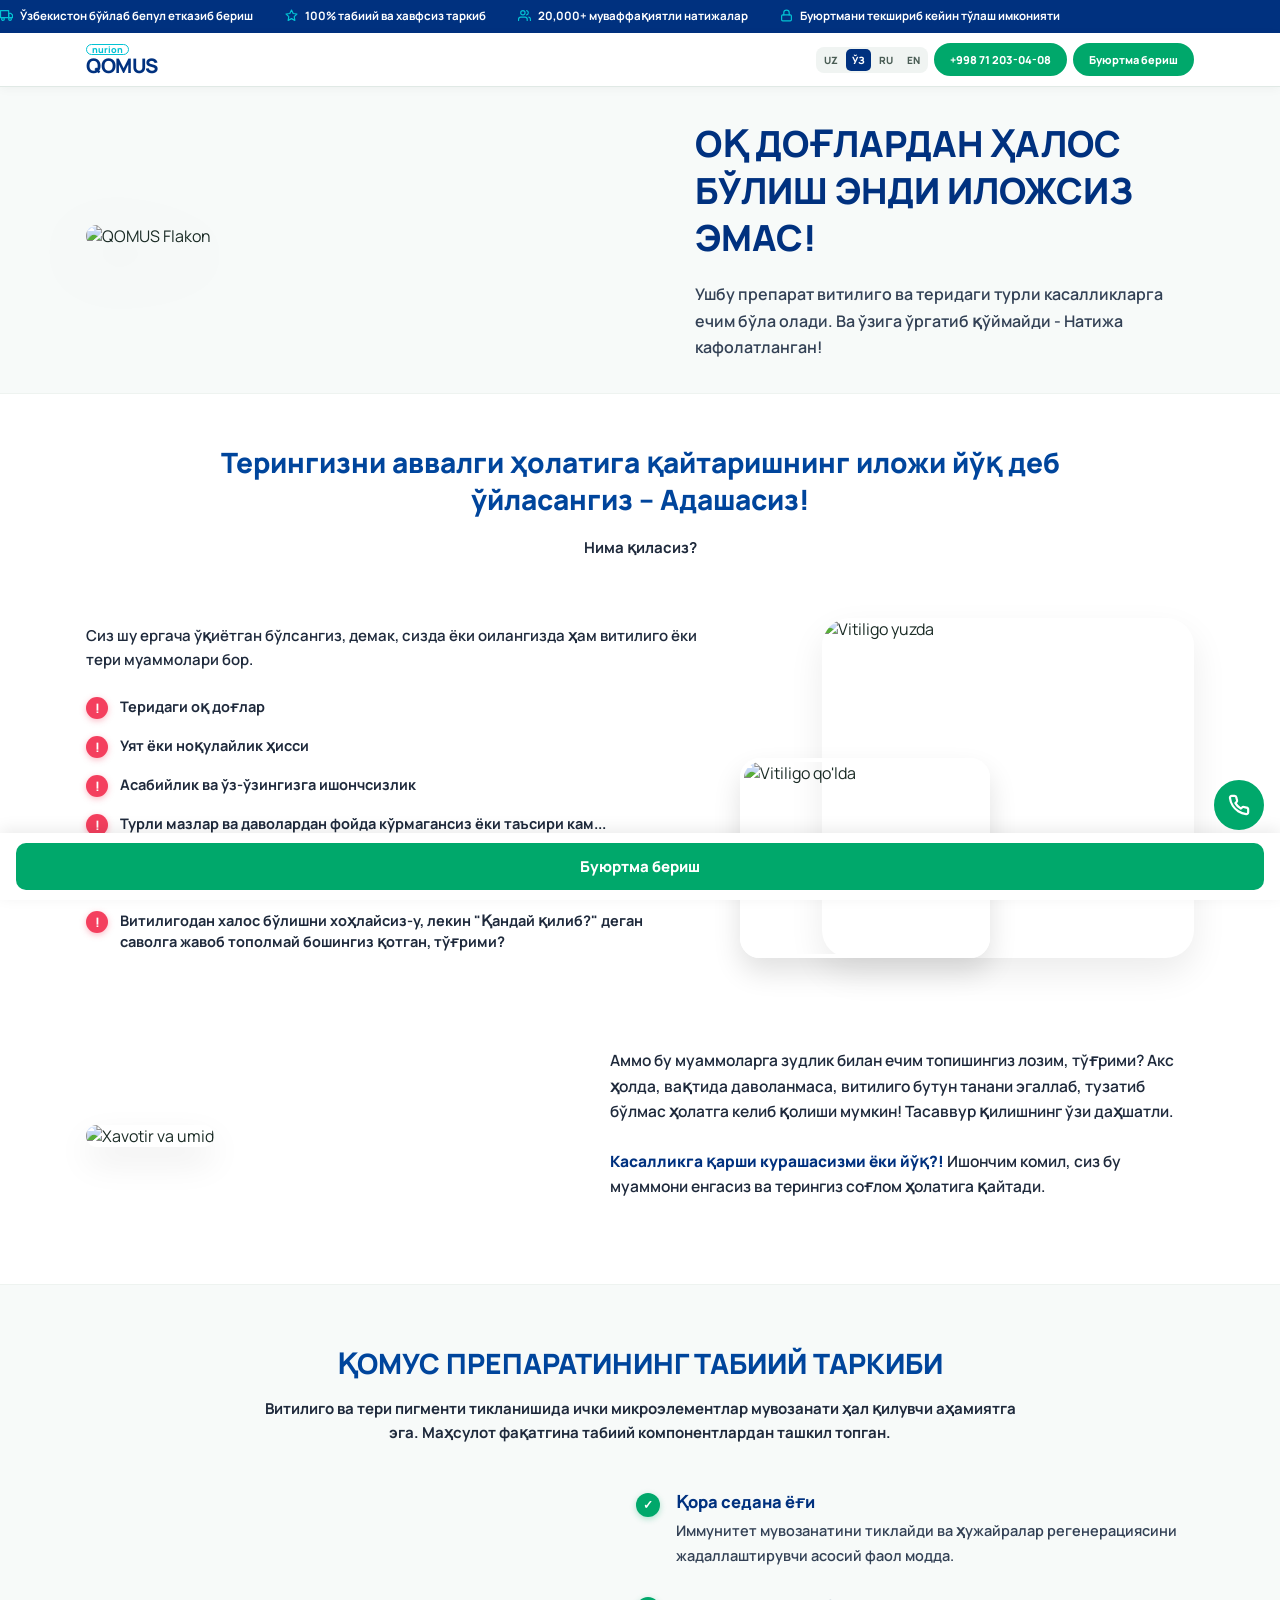
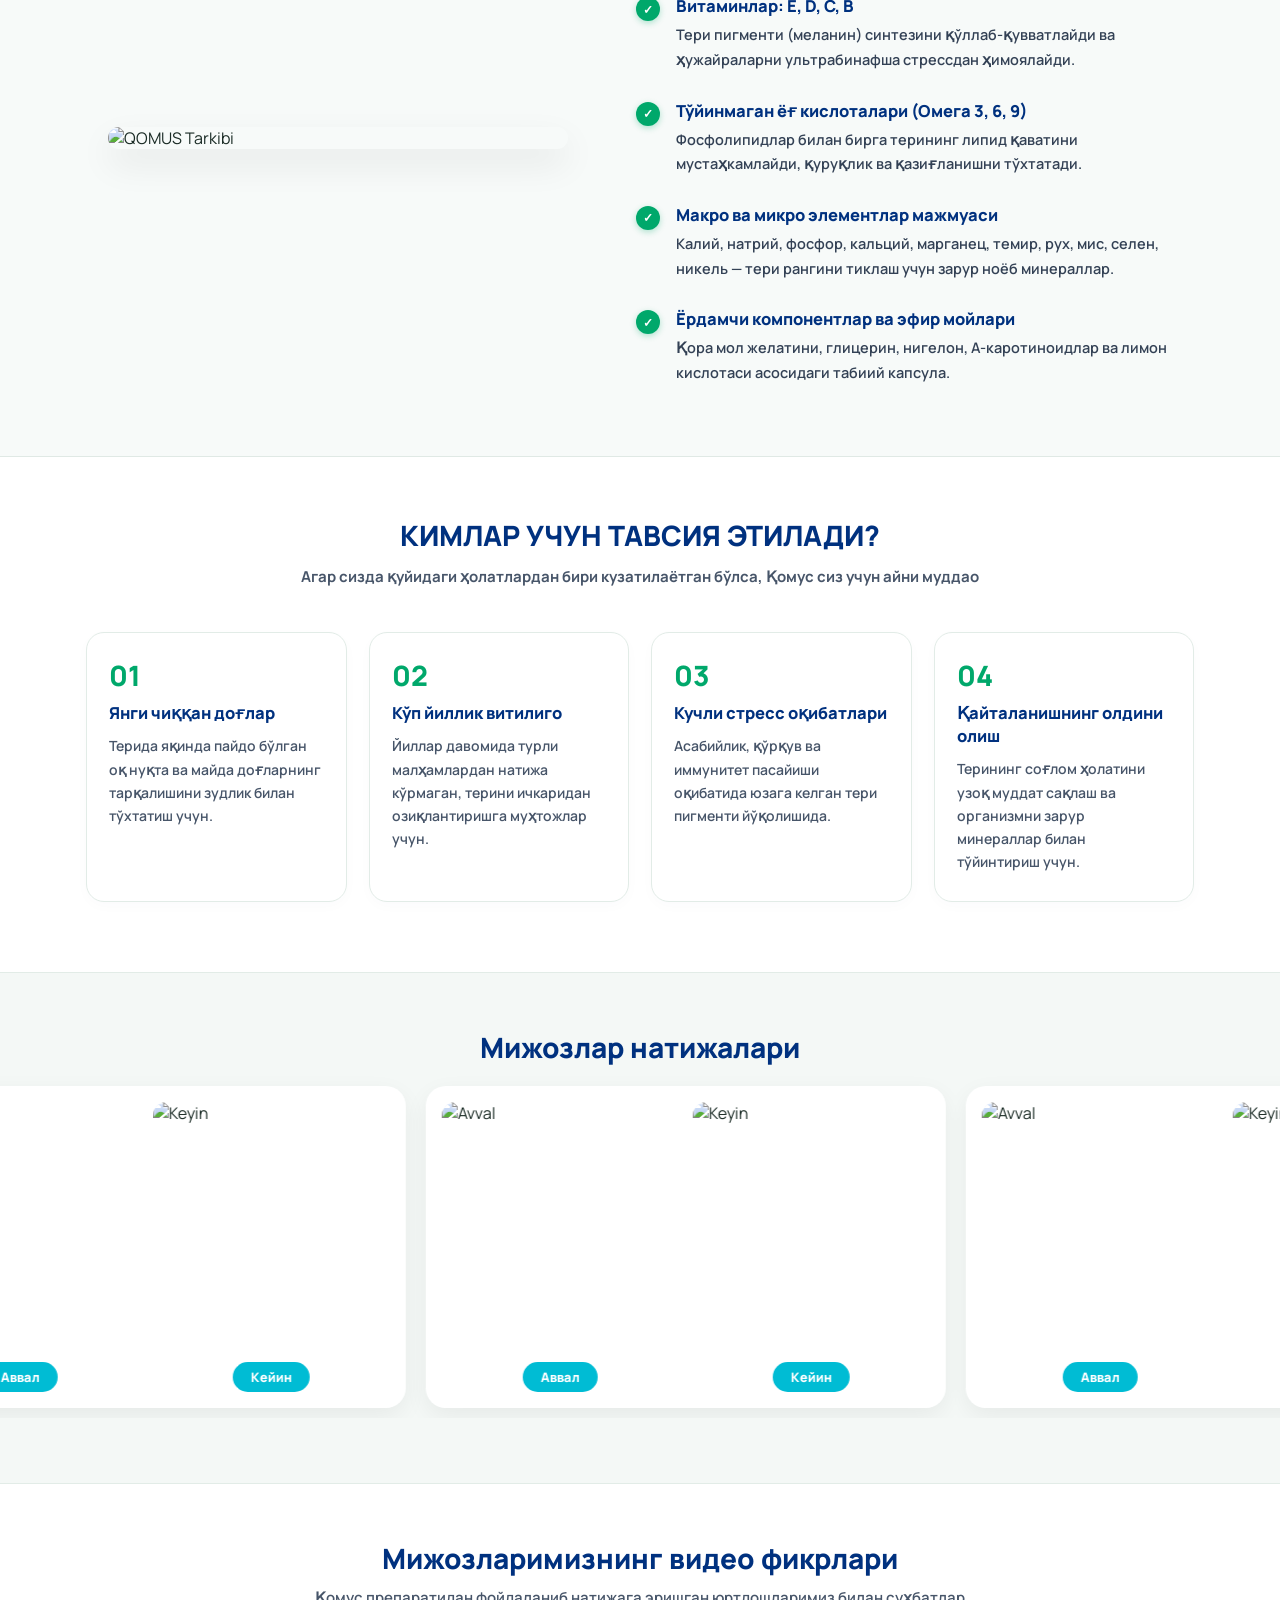
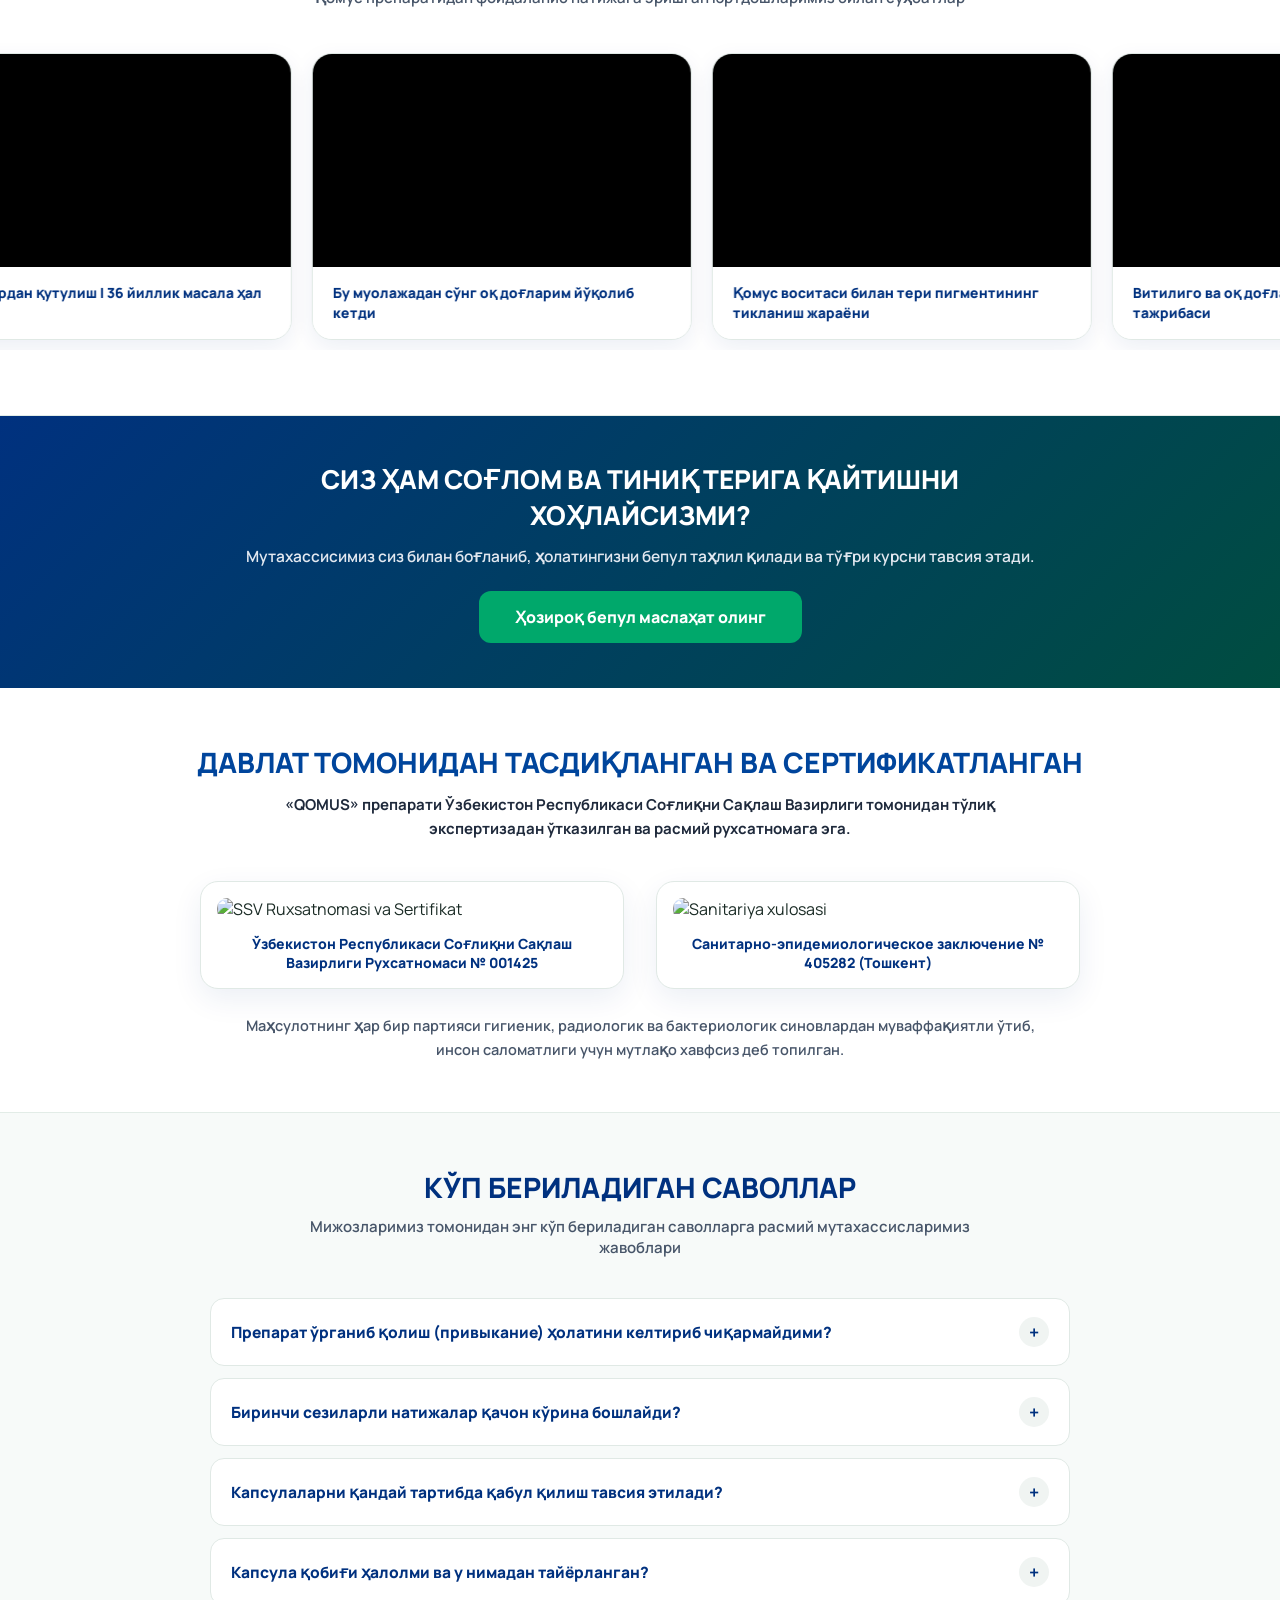
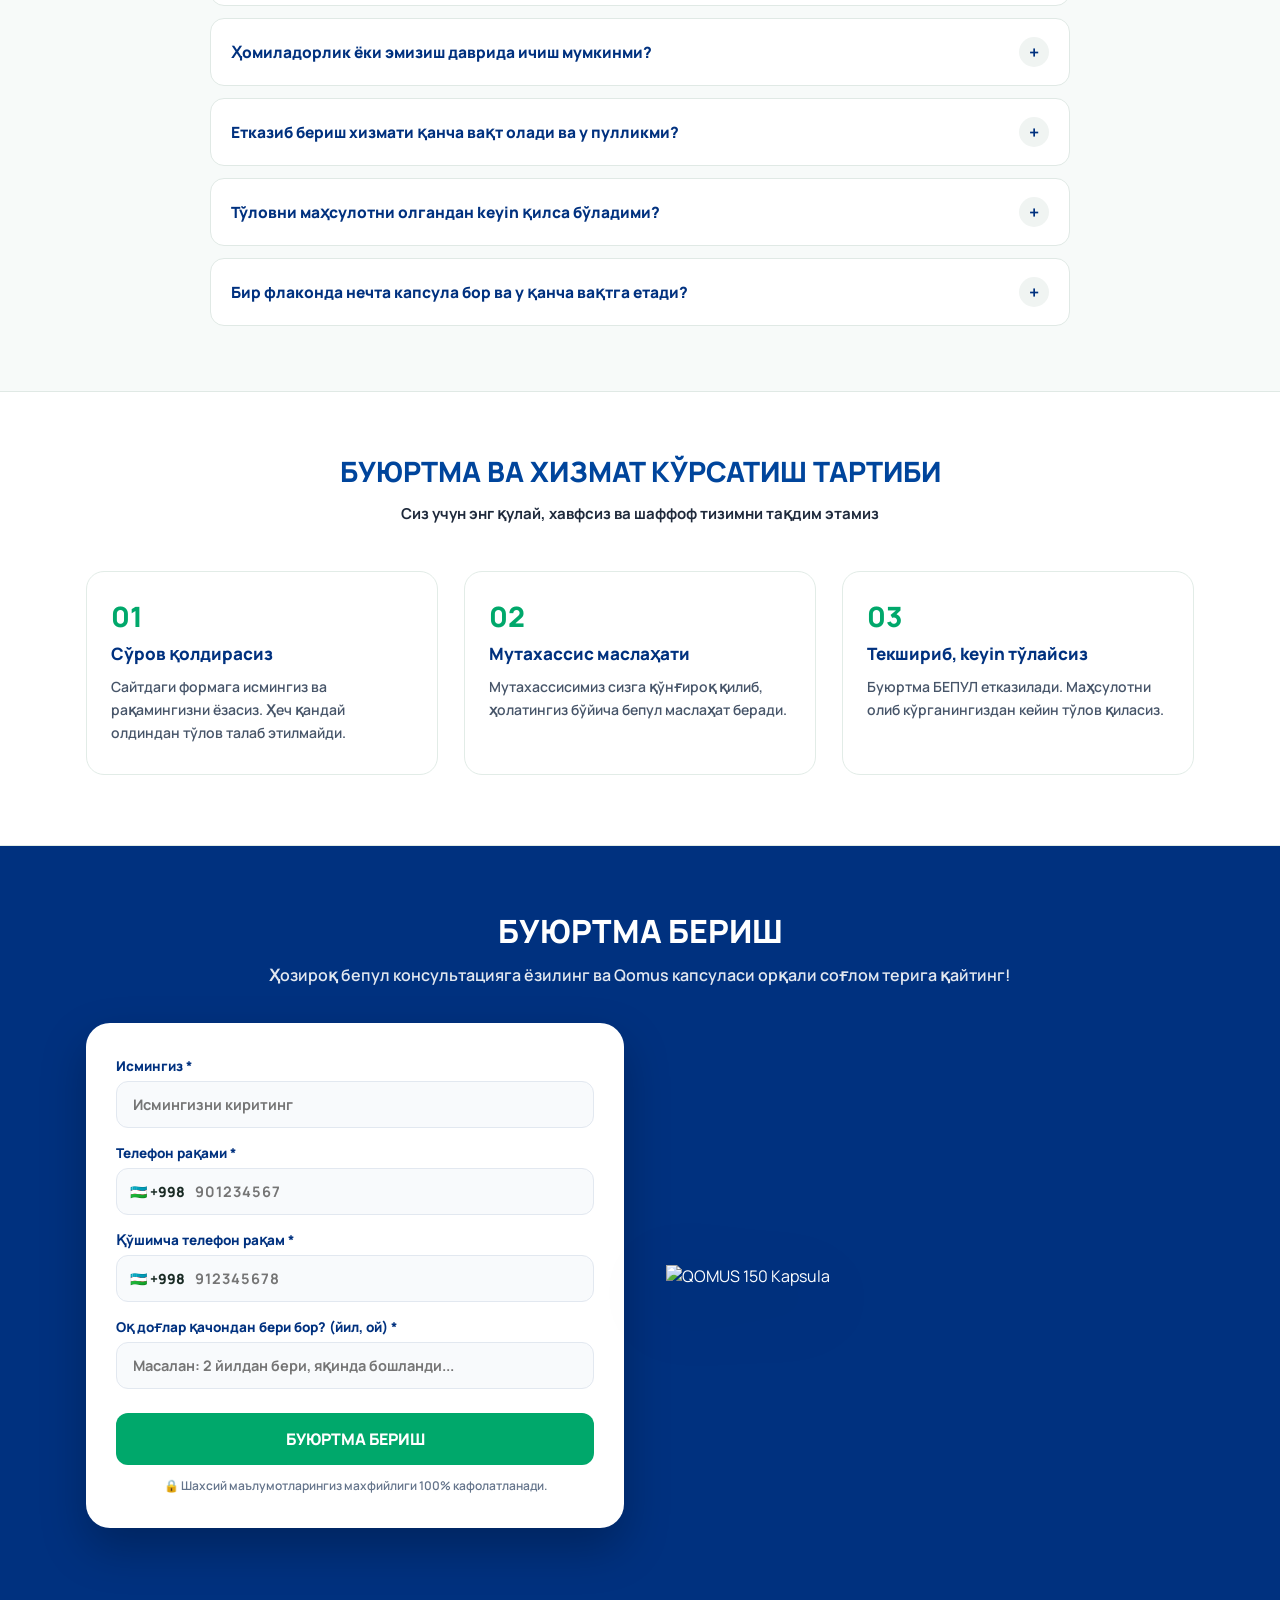
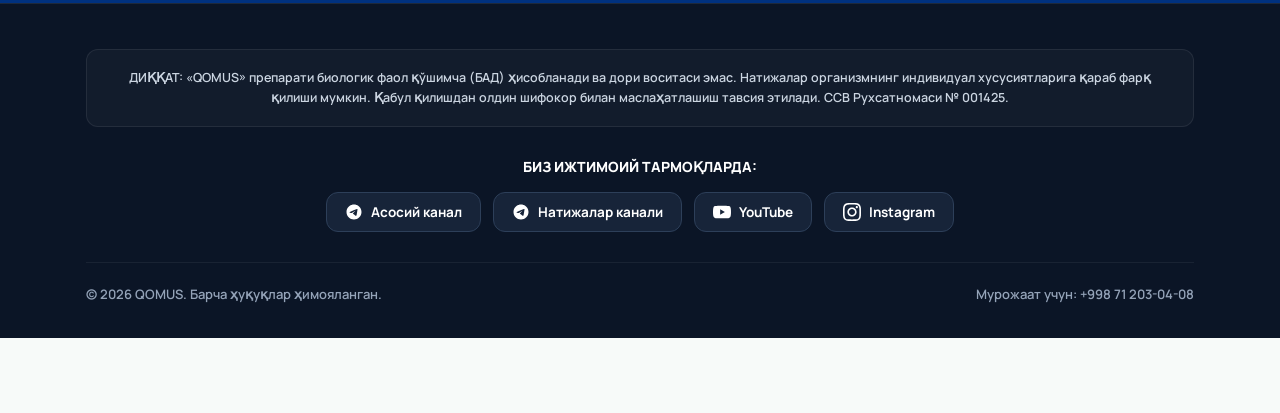
==== index.html @ 69167ed9 "Add files via upload" ====
<!DOCTYPE html>
<html lang="uz">
<head>
    <meta charset="UTF-8">
    <meta name="viewport" content="width=device-width, initial-scale=1.0">
    <title>QOMUS — Teri Pigmentatsiyasini Tiklovchi Tabiiy Majmua</title>
    <!-- Cyrillic to'liq qo'llab-quvvatlaydigan shrift -->
    <link rel="preconnect" href="https://fonts.googleapis.com">
    <link rel="preconnect" href="https://fonts.gstatic.com" crossorigin>
    <link href="https://fonts.googleapis.com/css2?family=Manrope:wght@500;600;700;800;900&subset=cyrillic,cyrillic-ext,latin&display=swap" rel="stylesheet">

    <!-- META PIXEL CODE -->
    <script>
      !function(f,b,e,v,n,t,s)
      {if(f.fbq)return;n=f.fbq=function(){n.callMethod?
      n.callMethod.apply(n,arguments):n.queue.push(arguments)};
      if(!f._fbq)f._fbq=n;n.push=n;n.loaded=!0;n.version='2.0';
      n.queue=[];t=b.createElement(e);t.async=!0;
      t.src=v;s=b.getElementsByTagName(e)[0];
      s.parentNode.insertBefore(t,s)}(window, document,'script',
      'https://connect.facebook.net/en_US/fbevents.js');
      
      fbq('init', '1625078522447841');
      fbq('track', 'PageView');
    </script>
    <noscript>
      <img height="1" width="1" style="display:none"
           src="https://www.facebook.com/tr?id=1625078522447841&ev=PageView&noscript=1"/>
    </noscript>

    <style>
        html { scroll-behavior: smooth; }
        * { margin: 0; padding: 0; box-sizing: border-box; font-family: 'Manrope', sans-serif; }
        body { background-color: #f7faf9; color: #1a2b25; padding-bottom: 75px; overflow-x: hidden; }
        .container { max-width: 1140px; margin: 0 auto; padding: 0 16px; }

        /* TOP TICKER BAR */
        .top-ticker { background: #00317F; color: #ffffff; font-size: 11.5px; font-weight: 700; padding: 8px 0; overflow: hidden; white-space: nowrap; }
        .ticker-content { display: inline-block; animation: marquee 28s linear infinite; }
        .ticker-content span { margin-right: 32px; display: inline-flex; align-items: center; gap: 7px; }
        .ticker-svg { width: 13px; height: 13px; stroke: #03C3D4; fill: none; stroke-width: 2.2; stroke-linecap: round; stroke-linejoin: round; }
        @keyframes marquee { 0% { transform: translateX(0); } 100% { transform: translateX(-50%); } }

        /* HEADER */
        .main-header { position: sticky; top: 0; left: 0; width: 100%; z-index: 999; background: #ffffff; border-bottom: 1px solid #e0e9e5; padding: 10px 0; box-shadow: 0 2px 10px rgba(0, 0, 0, 0.04); }
        .header-flex { display: flex; justify-content: space-between; align-items: center; gap: 6px; }
        .logo { display: flex; flex-direction: column; line-height: 1; text-decoration: none; }
        .logo-sub { font-size: 9px; font-weight: 800; color: #03C3D4; border: 1px solid #03C3D4; border-radius: 8px; padding: 0px 5px; width: fit-content; margin-bottom: 1px; }
        .logo-main { font-size: 20px; font-weight: 900; color: #00317F; letter-spacing: -0.5px; }
        .header-right { display: flex; align-items: center; gap: 6px; }

        .lang-switcher { display: flex; background: #f0f4f2; padding: 2px; border-radius: 8px; gap: 2px; }
        .lang-btn { border: none; background: transparent; padding: 4px 6px; font-size: 10px; font-weight: 800; border-radius: 5px; color: #4a5d55; cursor: pointer; transition: all 0.2s ease; }
        .lang-btn.active { background: #00317F; color: #ffffff; }

        .btn-glow-green { border: 2px solid #00a86b; background: #00a86b; color: #ffffff !important; padding: 7px 14px; border-radius: 20px; font-weight: 800; font-size: 11px; text-decoration: none; display: inline-flex; align-items: center; justify-content: center; white-space: nowrap; cursor: pointer; animation: pulseGlow 2s infinite; }
        .btn-phone-desktop { display: inline-flex; }
        .btn-phone-mobile { display: none; padding: 5px 8px; border-radius: 50%; width: 32px; height: 32px; }

        .freeze-call-btn { position: fixed; bottom: 70px; right: 16px; width: 50px; height: 50px; background: #00a86b; border: 2px solid #00a86b; border-radius: 50%; display: flex; align-items: center; justify-content: center; z-index: 1000; text-decoration: none; animation: pulseGlowCircle 2s infinite; }
        .freeze-bottom-bar { position: fixed; bottom: 0; left: 0; width: 100%; background: #ffffff; padding: 10px 16px; box-shadow: 0 -4px 15px rgba(0, 0, 0, 0.08); z-index: 998; }
        .btn-solid-green { display: block; width: 100%; background: #00a86b; color: #ffffff; text-align: center; padding: 13px 0; border-radius: 10px; font-size: 15px; font-weight: 800; text-decoration: none; animation: pulseGlow 2s infinite; border: none; cursor: pointer; }

        /* 1. HERO */
        .hero-section { padding: 24px 0 32px 0; }
        .hero-grid { display: grid; grid-template-columns: 1.15fr 1fr; gap: 36px; align-items: center; }
        .hero-content { display: flex; flex-direction: column; }
        .hero-title { font-size: 36px; line-height: 1.3; font-weight: 900; color: #00317F; margin-top: 10px; margin-bottom: 20px; text-transform: uppercase; }
        .hero-subtitle { font-size: 16px; line-height: 1.65; color: #334155; font-weight: 600; }
        .hero-visual-card { display: flex; justify-content: center; align-items: center; width: 100%; max-width: 580px; margin: 0 auto; }
        .product-img-large { width: 100%; height: auto; object-fit: contain; border-radius: 18px; filter: drop-shadow(0 18px 36px rgba(0,0,0,0.14)); display: block; }

        /* 2. PAIN */
        .pain-section-ref { padding: 50px 0 60px 0; background: #ffffff; border-top: 1px solid #eef3f0; }
        .ref-header { text-align: center; margin-bottom: 40px; }
        .ref-header h2 { color: #00459c; font-size: 28px; font-weight: 900; line-height: 1.35; max-width: 850px; margin: 0 auto 18px auto; }
        .ref-header p { color: #1e293b; font-size: 15px; font-weight: 700; }
        .ref-row-1 { display: grid; grid-template-columns: 1.15fr 0.85fr; gap: 40px; align-items: center; margin-bottom: 70px; }
        .ref-subtext-lead { font-size: 15px; color: #1e293b; line-height: 1.6; margin-bottom: 24px; font-weight: 600; }
        .ref-list { list-style: none; display: flex; flex-direction: column; gap: 16px; }
        .ref-list-item { display: flex; align-items: flex-start; gap: 12px; font-size: 14.5px; font-weight: 700; color: #1e293b; line-height: 1.45; }
        .ref-badge-icon { width: 22px; height: 22px; background: #f43f5e; color: #ffffff; border-radius: 50%; display: flex; align-items: center; justify-content: center; font-size: 13px; font-weight: 900; flex-shrink: 0; margin-top: 1px; box-shadow: 0 2px 6px rgba(244, 63, 94, 0.35); }
        .ref-image-wrapper { position: relative; width: 100%; min-height: 380px; display: flex; align-items: center; justify-content: flex-end; }
        .img-main-vitiligo { width: 82%; height: 340px; object-fit: cover; border-radius: 28px; box-shadow: 0 15px 35px rgba(0,0,0,0.08); }
        .img-overlap-hand { position: absolute; left: 0; bottom: 20px; width: 55%; height: 200px; object-fit: cover; border-radius: 20px; border: 4px solid #ffffff; box-shadow: 0 14px 28px rgba(0,0,0,0.12); }
        .ref-row-2 { display: grid; grid-template-columns: 0.9fr 1.1fr; gap: 46px; align-items: center; }
        .img-single-card { width: 100%; height: 290px; object-fit: cover; border-radius: 24px; box-shadow: 0 15px 35px rgba(0,0,0,0.08); }
        .ref-text-block-2 p { font-size: 15.5px; line-height: 1.65; color: #1e293b; margin-bottom: 24px; font-weight: 600; }
        .ref-text-block-2 p strong { color: #00317F; font-weight: 800; }

        /* 3. TARKIB */
        .composition-section { padding: 60px 0 70px 0; background: #f7faf9; border-top: 1px solid #eef3f0; border-bottom: 1px solid #e0e9e5; }
        .comp-header { text-align: center; margin-bottom: 45px; }
        .comp-header h2 { color: #00459c; font-size: 28px; font-weight: 900; line-height: 1.35; max-width: 850px; margin: 0 auto 14px auto; }
        .comp-header p { color: #1e293b; font-size: 15px; font-weight: 700; max-width: 760px; margin: 0 auto; line-height: 1.6; }
        .comp-grid { display: grid; grid-template-columns: 0.95fr 1.05fr; gap: 46px; align-items: center; }
        .comp-visual-box { display: flex; justify-content: center; align-items: center; }
        .comp-product-img { width: 100%; max-width: 460px; height: auto; border-radius: 24px; object-fit: cover; box-shadow: 0 15px 35px rgba(0,0,0,0.08); }
        .comp-clean-list { list-style: none; display: flex; flex-direction: column; gap: 26px; }
        .comp-clean-item { display: flex; align-items: flex-start; gap: 16px; }
        .comp-badge-icon { width: 24px; height: 24px; background: #00a86b; color: #ffffff; border-radius: 50%; display: flex; align-items: center; justify-content: center; font-size: 12px; font-weight: 900; flex-shrink: 0; margin-top: 3px; box-shadow: 0 2px 6px rgba(0, 168, 107, 0.3); }
        .comp-item-content h3 { font-size: 16.5px; font-weight: 800; color: #00317F; margin-bottom: 6px; line-height: 1.4; }
        .comp-item-content p { font-size: 14.5px; line-height: 1.7; color: #334155; font-weight: 600; }

        /* 4. TARGET */
        .target-group-section { padding: 60px 0 70px 0; background: #ffffff; border-bottom: 1px solid #e2ece7; }
        .target-header { text-align: center; margin-bottom: 45px; }
        .target-header h2 { color: #00317F; font-size: 28px; font-weight: 900; line-height: 1.35; margin-bottom: 12px; text-transform: uppercase; }
        .target-header p { color: #475569; font-size: 15px; font-weight: 700; max-width: 680px; margin: 0 auto; }
        .target-grid { display: grid; grid-template-columns: repeat(4, 1fr); gap: 22px; }
        .target-card-clean { background: #ffffff; border: 1.5px solid #e2ece7; border-radius: 18px; padding: 28px 22px; display: flex; flex-direction: column; text-align: left; transition: all 0.25s ease; box-shadow: 0 4px 14px rgba(0, 49, 127, 0.02); }
        .target-card-clean:hover { border-color: #00a86b; transform: translateY(-3px); }
        .target-num { font-size: 28px; font-weight: 900; color: #00a86b; margin-bottom: 12px; line-height: 1; }
        .target-card-clean h3 { font-size: 16.5px; font-weight: 800; color: #00317F; margin-bottom: 10px; }
        .target-card-clean p { font-size: 14px; line-height: 1.65; color: #475569; font-weight: 600; }

        /* 5 & 6. MARQUEE SWIPE CAROUSELS */
        .results-section, .video-results-section { padding: 55px 0 65px 0; background: #f4f8f6; border-bottom: 1px solid #e2ece7; overflow: hidden; }
        .video-results-section { background: #ffffff; }
        .results-header-title, .video-header-title { text-align: center; font-size: 28px; font-weight: 900; color: #00317F; margin-bottom: 10px; }
        .video-header-sub { text-align: center; font-size: 15px; color: #475569; font-weight: 600; margin-bottom: 35px; }

        .marquee-viewport { width: 100%; overflow: hidden; cursor: grab; user-select: none; touch-action: pan-y; padding: 10px 0; }
        .marquee-viewport:active { cursor: grabbing; }
        .marquee-track { display: flex; width: max-content; gap: 20px; will-change: transform; }

        .result-card-pair { display: flex; gap: 14px; background: #ffffff; padding: 16px; border-radius: 20px; box-shadow: 0 8px 24px rgba(0,0,0,0.06); width: 520px; flex-shrink: 0; pointer-events: none; }
        .result-col { flex: 1; display: flex; flex-direction: column; align-items: center; }
        .result-img { width: 100%; height: 250px; object-fit: cover; border-radius: 14px; margin-bottom: 10px; pointer-events: none; }
        .result-badge { background: #00bcd4; color: #ffffff; font-size: 13px; font-weight: 800; padding: 6px 18px; border-radius: 20px; text-transform: capitalize; }

        .video-card-item { background: #ffffff; border-radius: 20px; overflow: hidden; box-shadow: 0 8px 24px rgba(0, 49, 127, 0.08); display: flex; flex-direction: column; border: 1px solid #e0e9e5; width: 380px; flex-shrink: 0; }
        .video-embed-box { position: relative; width: 100%; padding-top: 56.25%; background: #000; }
        .video-embed-box iframe { position: absolute; top: 0; left: 0; width: 100%; height: 100%; border: 0; }
        .video-card-footer { padding: 16px 20px; background: #ffffff; pointer-events: none; }
        .video-card-title { font-size: 14px; font-weight: 800; color: #00317F; line-height: 1.45; }

        /* 7. MID CTA */
        .mid-cta-section { background: linear-gradient(135deg, #00317F 0%, #004d40 100%); padding: 45px 0; color: #ffffff; text-align: center; }
        .mid-cta-box { max-width: 800px; margin: 0 auto; }
        .mid-cta-box h2 { font-size: 26px; font-weight: 900; margin-bottom: 12px; text-transform: uppercase; }
        .mid-cta-box p { font-size: 15.5px; color: #e2e8f0; margin-bottom: 24px; font-weight: 600; }
        .btn-mid-action { display: inline-block; background: #00a86b; color: #ffffff; font-size: 16px; font-weight: 800; padding: 15px 36px; border-radius: 12px; text-decoration: none; animation: pulseGlow 2s infinite; }

        /* 8. SERTIFIKATLAR */
        .cert-section { padding: 55px 0 50px 0; background: #ffffff; border-bottom: 1px solid #e2ece7; }
        .cert-header { text-align: center; margin-bottom: 40px; }
        .cert-header h2 { color: #00459c; font-size: 28px; font-weight: 900; margin-bottom: 12px; }
        .cert-header p { color: #1e293b; font-size: 15px; font-weight: 700; max-width: 720px; margin: 0 auto; line-height: 1.6; }
        .cert-grid { display: grid; grid-template-columns: 1fr 1fr; gap: 32px; max-width: 880px; margin: 0 auto 25px auto; align-items: stretch; }
        .cert-card { background: #ffffff; padding: 16px; border-radius: 18px; box-shadow: 0 10px 30px rgba(0, 49, 127, 0.08); display: flex; flex-direction: column; align-items: center; border: 1.5px solid #e0e9e5; }
        .cert-card img { width: 100%; height: auto; max-height: 520px; object-fit: contain; border-radius: 10px; display: block; }
        .cert-caption { color: #00317F; font-size: 14px; font-weight: 800; text-align: center; margin-top: 14px; }
        .cert-subtext-clean { max-width: 820px; margin: 15px auto 0 auto; text-align: center; padding: 0 10px; }
        .cert-subtext-clean p { font-size: 14.5px; color: #475569; font-weight: 600; line-height: 1.65; }

        /* 9. FAQ */
        .faq-section { padding: 55px 0 65px 0; background: #f7faf9; border-bottom: 1px solid #e0e9e5; }
        .faq-header { text-align: center; margin-bottom: 40px; }
        .faq-header h2 { color: #00317F; font-size: 28px; font-weight: 900; margin-bottom: 10px; }
        .faq-header p { color: #475569; font-size: 15px; font-weight: 600; max-width: 680px; margin: 0 auto; }
        .faq-container { max-width: 860px; margin: 0 auto; display: flex; flex-direction: column; gap: 12px; }
        .faq-item { background: #ffffff; border: 1px solid #e0e9e5; border-radius: 14px; overflow: hidden; }
        .faq-item.active { border-color: #00a86b; box-shadow: 0 6px 18px rgba(0, 168, 107, 0.08); }
        .faq-question-btn { width: 100%; padding: 18px 20px; background: transparent; border: none; outline: none; display: flex; align-items: center; justify-content: space-between; cursor: pointer; text-align: left; gap: 15px; }
        .faq-question-btn span { font-size: 15.5px; font-weight: 800; color: #00317F; }
        .faq-toggle-icon { width: 30px; height: 30px; border-radius: 50%; background: #f0f4f2; color: #00317F; display: flex; align-items: center; justify-content: center; font-size: 18px; font-weight: 700; flex-shrink: 0; transition: all 0.25s ease; }
        .faq-item.active .faq-toggle-icon { background: #00a86b; color: #ffffff; transform: rotate(45deg); }
        .faq-answer-pane { max-height: 0; overflow: hidden; transition: max-height 0.35s ease, padding 0.35s ease; background: #ffffff; padding: 0 20px; }
        .faq-item.active .faq-answer-pane { max-height: 250px; padding: 0 20px 18px 20px; }
        .faq-answer-pane p { font-size: 14px; line-height: 1.65; color: #475569; font-weight: 600; border-top: 1px solid #f0f4f2; padding-top: 12px; }

        /* 10. STEPS */
        .steps-section { padding: 60px 0 70px 0; background: #ffffff; border-bottom: 1px solid #e2ece7; }
        .steps-header { text-align: center; margin-bottom: 45px; }
        .steps-header h2 { color: #00459c; font-size: 28px; font-weight: 900; margin-bottom: 12px; text-transform: uppercase; }
        .steps-header p { color: #1e293b; font-size: 15px; font-weight: 700; max-width: 720px; margin: 0 auto; line-height: 1.6; }
        .steps-grid { display: grid; grid-template-columns: repeat(3, 1fr); gap: 26px; }
        .step-card { background: #ffffff; border: 1.5px solid #e2ece7; border-radius: 18px; padding: 30px 24px; display: flex; flex-direction: column; }
        .step-num { font-size: 28px; font-weight: 900; color: #00a86b; margin-bottom: 12px; line-height: 1; }
        .step-card h3 { font-size: 17px; font-weight: 800; color: #00317F; margin-bottom: 10px; }
        .step-card p { font-size: 14px; line-height: 1.65; color: #475569; font-weight: 600; }

        /* 11. LEAD FORM */
        .lead-section { padding: 65px 0 75px 0; background: #00317F; color: #ffffff; }
        .lead-header-center { text-align: center; max-width: 760px; margin: 0 auto 35px auto; }
        .lead-header-center h2 { font-size: 32px; font-weight: 900; line-height: 1.3; margin-bottom: 10px; text-transform: uppercase; }
        .lead-header-center p { font-size: 16px; line-height: 1.6; color: #e2e8f0; font-weight: 600; }
        .lead-row-card { display: grid; grid-template-columns: 1fr 1fr; gap: 32px; align-items: center; }
        .form-card { background: #ffffff; border-radius: 24px; padding: 34px 30px; box-shadow: 0 20px 45px rgba(0, 0, 0, 0.25); color: #1a2b25; }
        .form-group { margin-bottom: 16px; }
        .form-group label { display: block; font-size: 13.5px; font-weight: 800; color: #00317F; margin-bottom: 6px; }
        .form-input-wrap { position: relative; display: flex; align-items: center; }
        .flag-prefix { position: absolute; left: 14px; display: flex; align-items: center; gap: 6px; font-size: 14px; font-weight: 800; color: #1a2b25; pointer-events: none; }
        .form-input { width: 100%; background: #f8fafc; border: 1.5px solid #e2e8f0; border-radius: 12px; padding: 13px 16px; font-size: 14.5px; font-weight: 700; color: #1a2b25; outline: none; }
        .form-input.phone-input { padding-left: 78px; letter-spacing: 1px; }
        .form-input:focus { background: #ffffff; border-color: #00a86b; box-shadow: 0 0 0 3px rgba(0, 168, 107, 0.15); }
        .btn-submit-order { width: 100%; background: #00a86b; color: #ffffff; border: none; border-radius: 12px; padding: 15px 0; font-size: 16px; font-weight: 900; cursor: pointer; text-transform: uppercase; animation: pulseGlow 2s infinite; margin-top: 8px; }
        .form-privacy-note { text-align: center; font-size: 12px; font-weight: 600; color: #64748b; margin-top: 12px; }
        .lead-visual-col { width: 100%; display: flex; justify-content: center; align-items: center; padding: 10px; }
        .lead-product-img { width: 100%; max-width: 520px; height: auto; object-fit: contain; filter: drop-shadow(0 20px 35px rgba(0, 0, 0, 0.35)); display: block; }

        /* 12. FOOTER */
        .site-footer { background: #0b1526; color: #94a3b8; padding: 45px 0 35px 0; border-top: 1px solid #1e293b; }
        .footer-legal-box { background: rgba(255, 255, 255, 0.03); border: 1px solid rgba(255, 255, 255, 0.08); border-radius: 12px; padding: 18px 20px; margin-bottom: 30px; text-align: center; }
        .footer-legal-box p { font-size: 12.5px; line-height: 1.6; color: #cbd5e1; font-weight: 600; }
        .footer-social-wrap { text-align: center; margin-bottom: 30px; }
        .social-title { color: #ffffff; font-size: 14px; font-weight: 800; margin-bottom: 16px; text-transform: uppercase; }
        .social-links-grid { display: flex; justify-content: center; align-items: center; gap: 12px; flex-wrap: wrap; }
        .social-btn { display: inline-flex; align-items: center; gap: 8px; background: #172439; color: #ffffff; border: 1px solid #2d3f59; padding: 10px 18px; border-radius: 12px; text-decoration: none; font-size: 13.5px; font-weight: 700; }
        .social-btn svg { width: 18px; height: 18px; fill: currentColor; }
        .footer-bottom-flex { display: flex; justify-content: space-between; align-items: center; font-size: 13px; font-weight: 600; border-top: 1px solid rgba(255, 255, 255, 0.06); padding-top: 22px; }

        /* THANK YOU MODAL */
        .modal-overlay { position: fixed; top: 0; left: 0; width: 100%; height: 100%; background: rgba(0, 20, 50, 0.55); backdrop-filter: blur(5px); z-index: 99999; display: flex; align-items: center; justify-content: center; padding: 16px; }
        .modal-card { background: #ffffff; border-radius: 24px; padding: 32px 24px; max-width: 440px; width: 100%; text-align: center; box-shadow: 0 24px 50px rgba(0, 0, 0, 0.25); }
        .modal-icon { width: 65px; height: 65px; background: #00a86b; color: #ffffff; border-radius: 50%; display: flex; align-items: center; justify-content: center; font-size: 34px; font-weight: 900; margin: 0 auto 16px auto; }
        .modal-card h3 { font-size: 21px; font-weight: 900; color: #00317F; margin-bottom: 12px; }
        .modal-card p { font-size: 14.5px; color: #4a5d55; line-height: 1.6; margin-bottom: 18px; font-weight: 600; }
        .modal-call-notice { background: #f0f7f4; border: 1.5px dashed #00a86b; border-radius: 14px; padding: 12px 14px; margin-bottom: 22px; }
        .notice-label { font-size: 12px; font-weight: 700; color: #475569; margin-bottom: 4px; display: block; }
        .notice-number { font-size: 19px; font-weight: 900; color: #00317F; text-decoration: none; }

        @media (max-width: 768px) {
            .logo-main { font-size: 18px; }
            .btn-phone-desktop { display: none; }
            .btn-phone-mobile { display: inline-flex; align-items: center; justify-content: center; }
            .hero-section { padding: 10px 0 16px 0; }
            .hero-grid { display: flex; flex-direction: column; gap: 14px; text-align: center; }
            .hero-visual-card { order: 1; width: 100%; max-width: 340px; }
            .hero-content { order: 2; width: 100%; align-items: center; }
            .hero-title { font-size: 21px; margin-bottom: 12px; }
            .hero-subtitle { font-size: 13.5px; margin-bottom: 4px; }
            .pain-section-ref { padding: 30px 0 40px 0; }
            .ref-header h2 { font-size: 20px; }
            .ref-row-1 { display: flex; flex-direction: column; gap: 22px; margin-bottom: 35px; }
            .ref-row-1 .ref-image-wrapper { order: 1; min-height: 270px; justify-content: center; }
            .ref-row-1 .ref-text-block-1 { order: 2; }
            .img-main-vitiligo { width: 88%; height: 250px; }
            .img-overlap-hand { width: 58%; height: 150px; bottom: -10px; left: 6px; }
            .ref-row-2 { display: flex; flex-direction: column; gap: 20px; }
            .ref-row-2 .ref-img-card-2 { order: 1; }
            .ref-row-2 .ref-text-block-2 { order: 2; }
            .img-single-card { height: 230px; }
            .composition-section { padding: 30px 0 40px 0; }
            .comp-header h2 { font-size: 20px; }
            .comp-grid { display: flex; flex-direction: column; gap: 20px; }
            .comp-visual-box { order: 1; width: 100%; }
            .comp-clean-list { order: 2; width: 100%; gap: 18px; }
            .target-group-section { padding: 35px 0 40px 0; }
            .target-header h2 { font-size: 20px; }
            .target-grid { grid-template-columns: 1fr; gap: 14px; }
            .results-section, .video-results-section { padding: 32px 0 40px 0; }
            .results-header-title, .video-header-title { font-size: 21px; }
            .result-card-pair { width: 340px; padding: 12px; gap: 8px; }
            .result-img { height: 180px; }
            .video-card-item { width: 300px; }
            .cert-section { padding: 32px 0 35px 0; }
            .cert-header h2 { font-size: 20px; }
            .cert-grid { grid-template-columns: 1fr; gap: 20px; }
            .faq-section { padding: 32px 0 40px 0; }
            .faq-header h2 { font-size: 21px; }
            .steps-section { padding: 35px 0 40px 0; }
            .steps-header h2 { font-size: 20px; }
            .steps-grid { display: flex; flex-direction: column; gap: 14px; }
            .lead-section { padding: 40px 0 50px 0; }
            .lead-header-center h2 { font-size: 22px; }
            .lead-row-card { display: flex; flex-direction: column; gap: 20px; }
            .lead-visual-col { order: 1; width: 100%; padding: 0; }
            .lead-product-img { max-width: 280px; }
            .form-card { order: 2; padding: 22px 18px; border-radius: 18px; }
            .social-links-grid { flex-direction: column; width: 100%; }
            .social-btn { width: 100%; justify-content: center; }
            .footer-bottom-flex { flex-direction: column; gap: 10px; text-align: center; }
        }

        @keyframes pulseGlow { 0% { box-shadow: 0 0 0 0 rgba(0, 168, 107, 0.6); } 70% { box-shadow: 0 0 0 10px rgba(0, 168, 107, 0); } 100% { box-shadow: 0 0 0 0 rgba(0, 168, 107, 0); } }
        @keyframes pulseGlowCircle { 0% { box-shadow: 0 0 0 0 rgba(0, 168, 107, 0.7); } 70% { box-shadow: 0 0 0 14px rgba(0, 168, 107, 0); } 100% { box-shadow: 0 0 0 0 rgba(0, 168, 107, 0); } }
    </style>
</head>
<body>

    <!-- TOP TICKER BAR -->
    <div class="top-ticker">
        <div class="ticker-content" id="ticker-text">
            <span><svg class="ticker-svg" viewBox="0 0 24 24"><rect x="1" y="3" width="15" height="13"></rect><polygon points="16 8 20 8 23 11 23 16 16 16 8"></polygon><circle cx="5.5" cy="18.5" r="2.5"></circle><circle cx="18.5" cy="18.5" r="2.5"></circle></svg> Ўзбекистон бўйлаб бепул етказиб бериш</span>
            <span><svg class="ticker-svg" viewBox="0 0 24 24"><path d="M12 2L15.09 8.26L22 9.27L17 14.14L18.18 21.02L12 17.77L5.82 21.02L7 14.14L2 9.27L8.91 8.26L12 2Z"></path></svg> 100% табиий ва хавфсиз таркиб</span>
            <span><svg class="ticker-svg" viewBox="0 0 24 24"><path d="M17 21v-2a4 4 0 0 0-4-4H5a4 4 0 0 0-4 4v2"></path><circle cx="9" cy="7" r="4"></circle><path d="M23 21v-2a4 4 0 0 0-3-3.87"></path><path d="M16 3.13a4 4 0 0 1 0 7.75"></path></svg> 20,000+ муваффақиятли натижалар</span>
            <span><svg class="ticker-svg" viewBox="0 0 24 24"><rect x="3" y="11" width="18" height="11" rx="2" ry="2"></rect><path d="M7 11V7a5 5 0 0 1 10 0v4"></path></svg> Буюртмани текшириб кейин тўлаш имконияти</span>
        </div>
    </div>

    <!-- 1. STICKY HEADER -->
    <header class="main-header">
        <div class="container header-flex">
            <a href="#" class="logo">
                <span class="logo-sub">nurion</span>
                <span class="logo-main">QOMUS</span>
            </a>

            <div class="header-right">
                <div class="lang-switcher">
                    <button class="lang-btn" id="btn-uz" onclick="changeLanguage('uz')">UZ</button>
                    <button class="lang-btn active" id="btn-uz_cyr" onclick="changeLanguage('uz_cyr')">ЎЗ</button>
                    <button class="lang-btn" id="btn-ru" onclick="changeLanguage('ru')">RU</button>
                    <button class="lang-btn" id="btn-en" onclick="changeLanguage('en')">EN</button>
                </div>

                <a href="tel:+998712030408" class="btn-glow-green btn-phone-desktop track-call-btn">
                    +998 71 203-04-08
                </a>

                <a href="tel:+998712030408" class="btn-glow-green btn-phone-mobile track-call-btn" title="Qo'ng'iroq qilish">
                    <svg width="16" height="16" viewBox="0 0 24 24" fill="none" stroke="#ffffff" stroke-width="2.5" stroke-linecap="round" stroke-linejoin="round">
                        <path d="M22 16.92v3a2 2 0 0 1-2.18 2 19.79 19.79 0 0 1-8.63-3.07 19.5 19.5 0 0 1-6-6 19.79 19.79 0 0 1-3.07-8.67A2 2 0 0 1 4.11 2h3a2 2 0 0 1 2 1.72 12.84 12.84 0 0 0 .7 2.81 2 2 0 0 1-.45 2.11L8.09 9.91a16 16 0 0 0 6 6l1.27-1.27a2 2 0 0 1 2.11-.45 12.84 12.84 0 0 0 2.81.7A2 2 0 0 1 22 16.92z"></path>
                    </svg>
                </a>

                <a href="#lead-form" class="btn-glow-green" id="header-order-btn">
                    Буюртма бериш
                </a>
            </div>
        </div>
    </header>

    <!-- 2. HERO SECTION -->
    <section class="hero-section">
        <div class="container hero-grid">
            <div class="hero-visual-card">
                <img src="https://i.postimg.cc/zXXrt7NG/IMG-20260924-115226-440.png" alt="QOMUS Flakon" class="product-img-large" fetchpriority="high">
            </div>

            <div class="hero-content">
                <h1 class="hero-title" id="hero-title">
                    ОҚ ДОҒЛАРДАН ҲАЛОС БЎЛИШ ЭНДИ ИЛОЖСИЗ ЭМАС!
                </h1>

                <p class="hero-subtitle" id="hero-subtitle">
                    Ушбу препарат витилиго ва теридаги турли касалликларга ечим бўла олади. Ва ўзига ўргатиб қўймайди - Натижа кафолатланган!
                </p>
            </div>
        </div>
    </section>

    <!-- 3. PAIN SECTION -->
    <section class="pain-section-ref">
        <div class="container">
            <div class="ref-header">
                <h2 id="ref-header-title">Терингизни аввалги ҳолатига қайтаришнинг иложи йўқ деб ўйласангиз – Адашасиз!</h2>
                <p id="ref-sub-query">Нима қиласиз?</p>
            </div>

            <div class="ref-row-1">
                <div class="ref-text-block-1">
                    <p class="ref-subtext-lead" id="ref-c1-lead">
                        Сиз шу ергача ўқиётган бўлсангиз, демак, сизда ёки оилангизда ҳам витилиго ёки тери муаммолари бор.
                    </p>

                    <div class="ref-list" id="ref-c1-items">
                        <div class="ref-list-item"><span class="ref-badge-icon">!</span><span>Теридаги оқ доғлар</span></div>
                        <div class="ref-list-item"><span class="ref-badge-icon">!</span><span>Уят ёки ноқулайлик ҳисси</span></div>
                        <div class="ref-list-item"><span class="ref-badge-icon">!</span><span>Асабийлик ва ўз-ўзингизга ишончсизлик</span></div>
                        <div class="ref-list-item"><span class="ref-badge-icon">!</span><span>Турли мазлар ва даволардан фойда кўрмагансиз ёки таъсири кам...</span></div>
                        <div class="ref-list-item"><span class="ref-badge-icon">!</span><span>Айниқса, йилнинг иссиқ фаслларида ёки енги калта кийимлар кийганда ноқулайлик сезасиз...</span></div>
                        <div class="ref-list-item"><span class="ref-badge-icon">!</span><span>Витилигодан халос бўлишни хоҳлайсиз-у, лекин "Қандай қилиб?" деган саволга жавоб тополмай бошингиз қотган, тўғрими?</span></div>
                    </div>
                </div>

                <div class="ref-image-wrapper">
                    <img src="https://i.postimg.cc/YqnwJF2h/IMG-20260924-115226-478.png" alt="Vitiligo yuzda" class="img-main-vitiligo" loading="lazy">
                    <img src="https://i.postimg.cc/WbWPQZpt/IMG-20260924-115226-125.png" alt="Vitiligo qo'lda" class="img-overlap-hand" loading="lazy">
                </div>
            </div>

            <div class="ref-row-2">
                <div class="ref-img-card-2">
                    <img src="https://i.postimg.cc/dttYH6Fk/IMG-20260924-115226-737.png" alt="Xavotir va umid" class="img-single-card" loading="lazy">
                </div>

                <div class="ref-text-block-2">
                    <p id="ref-c2-p1">
                        Аммо бу муаммоларга зудлик билан ечим топишингиз лозим, тўғрими? Акс ҳолда, вақтида даволанмаса, витилиго бутун танани эгаллаб, тузатиб бўлмас ҳолатга келиб қолиши мумкин! Тасаввур қилишнинг ўзи даҳшатли.
                    </p>

                    <p id="ref-c2-p2">
                        <strong>Касалликга қарши курашасизми ёки йўқ?!</strong> Ишончим комил, сиз бу муаммони енгасиз ва терингиз соғлом ҳолатига қайтади.
                    </p>
                </div>
            </div>
        </div>
    </section>

    <!-- 4. YECHIM VA TABIIY TARKIB -->
    <section class="composition-section">
        <div class="container">
            <div class="comp-header">
                <h2 id="comp-sec-title">ҚОМУС ПРЕПАРАТИНИНГ ТАБИИЙ ТАРКИБИ</h2>
                <p id="comp-sec-desc">Витилиго ва тери пигменти тикланишида ички микроэлементлар мувозанати ҳал қилувчи аҳамиятга эга. Маҳсулот фақатгина табиий компонентлардан ташкил топган.</p>
            </div>

            <div class="comp-grid">
                <div class="comp-visual-box">
                    <img src="https://i.postimg.cc/prBP91tQ/IMG-20260924-115246-503.png" alt="QOMUS Tarkibi" class="comp-product-img" loading="lazy">
                </div>

                <div class="comp-clean-list">
                    <div class="comp-clean-item">
                        <span class="comp-badge-icon">✓</span>
                        <div class="comp-item-content">
                            <h3 id="c-i1-t">Қора седана ёғи</h3>
                            <p id="c-i1-d">Иммунитет мувозанатини тиклайди ва ҳужайралар регенерациясини жадаллаштирувчи асосий фаол модда.</p>
                        </div>
                    </div>

                    <div class="comp-clean-item">
                        <span class="comp-badge-icon">✓</span>
                        <div class="comp-item-content">
                            <h3 id="c-i2-t">Витаминлар: E, D, C, B</h3>
                            <p id="c-i2-d">Тери пигменти (меланин) синтезини қўллаб-қувватлайди ва ҳужайраларни ультрабинафша стрессдан ҳимоялайди.</p>
                        </div>
                    </div>

                    <div class="comp-clean-item">
                        <span class="comp-badge-icon">✓</span>
                        <div class="comp-item-content">
                            <h3 id="c-i3-t">Тўйинмаган ёғ кислоталари (Омега 3, 6, 9)</h3>
                            <p id="c-i3-d">Фосфолипидлар билан бирга терининг липид қаватини мустаҳкамлайди, қуруқлик ва қазиғланишни тўхтатади.</p>
                        </div>
                    </div>

                    <div class="comp-clean-item">
                        <span class="comp-badge-icon">✓</span>
                        <div class="comp-item-content">
                            <h3 id="c-i4-t">Макро ва микро элементлар мажмуаси</h3>
                            <p id="c-i4-d">Калий, натрий, фосфор, кальций, марганец, темир, рух, мис, селен, никель — тери рангини тиклаш учун зарур ноёб минераллар.</p>
                        </div>
                    </div>

                    <div class="comp-clean-item">
                        <span class="comp-badge-icon">✓</span>
                        <div class="comp-item-content">
                            <h3 id="c-i5-t">Ёрдамчи компонентлар ва эфир мойлари</h3>
                            <p id="c-i5-d">Қора мол желатини, глицерин, нигелон, А-каротиноидлар ва лимон кислотаси асосидаги табиий капсула.</p>
                        </div>
                    </div>
                </div>
            </div>
        </div>
    </section>

    <!-- 4. TARGET GROUP -->
    <section class="target-group-section">
        <div class="container">
            <div class="target-header">
                <h2 id="target-title">КИМЛАР УЧУН ТАВСИЯ ЭТИЛАДИ?</h2>
                <p id="target-sub">Агар сизда қуйидаги ҳолатлардан бири кузатилаётган бўлса, Қомус сиз учун айни муддао</p>
            </div>

            <div class="target-grid">
                <div class="target-card-clean">
                    <div class="target-num">01</div>
                    <h3 id="tg-1-t">Янги чиққан доғлар</h3>
                    <p id="tg-1-d">Терида яқинда пайдо бўлган оқ нуқта ва майда доғларнинг тарқалишини зудлик билан тўхтатиш учун.</p>
                </div>
                <div class="target-card-clean">
                    <div class="target-num">02</div>
                    <h3 id="tg-2-t">Кўп йиллик витилиго</h3>
                    <p id="tg-2-d">Йиллар давомида турли малҳамлардан натижа кўрмаган, терини ичкаридан озиқлантиришга муҳтожлар учун.</p>
                </div>
                <div class="target-card-clean">
                    <div class="target-num">03</div>
                    <h3 id="tg-3-t">Кучли стресс оқибатлари</h3>
                    <p id="tg-3-d">Асабийлик, қўрқув ва иммунитет пасайиши оқибатида юзага келган тери пигменти йўқолишида.</p>
                </div>
                <div class="target-card-clean">
                    <div class="target-num">04</div>
                    <h3 id="tg-4-t">Қайталанишнинг олдини олиш</h3>
                    <p id="tg-4-d">Терининг соғлом ҳолатини узоқ муддат сақлаш ва организмни зарур минераллар билан тўйинтириш учун.</p>
                </div>
            </div>
        </div>
    </section>

    <!-- 5. FOTO NATIJALAR (MARQUEE + SWIPE) -->
    <section class="results-section">
        <div class="container">
            <h2 class="results-header-title" id="results-title">Мижозлар натижалари</h2>
        </div>

        <div class="marquee-viewport" id="imgViewport">
            <div class="marquee-track" id="imgMarqueeTrack">
                <div class="result-card-pair"><div class="result-col"><img src="https://i.postimg.cc/brqhjH2r/IMG-20260924-115230-717.png" alt="Avval" class="result-img" loading="lazy"><span class="result-badge badge-before">Аввал</span></div><div class="result-col"><img src="https://i.postimg.cc/Y96HVyjW/IMG-20260924-115231-698.png" alt="Keyin" class="result-img" loading="lazy"><span class="result-badge badge-after">Кейин</span></div></div>
                <div class="result-card-pair"><div class="result-col"><img src="https://i.postimg.cc/RhGzC67S/IMG-20260924-115231-600.png" alt="Avval" class="result-img" loading="lazy"><span class="result-badge badge-before">Аввал</span></div><div class="result-col"><img src="https://i.postimg.cc/3JJTS1hh/IMG-20260924-115230-855.png" alt="Keyin" class="result-img" loading="lazy"><span class="result-badge badge-after">Кейин</span></div></div>
                <div class="result-card-pair"><div class="result-col"><img src="https://i.postimg.cc/vTGsdL6x/IMG-20260924-115231-220.png" alt="Avval" class="result-img" loading="lazy"><span class="result-badge badge-before">Аввал</span></div><div class="result-col"><img src="https://i.postimg.cc/fWvsfF62/IMG-20260924-115231-494.png" alt="Keyin" class="result-img" loading="lazy"><span class="result-badge badge-after">Кейин</span></div></div>
                <div class="result-card-pair"><div class="result-col"><img src="https://i.postimg.cc/kGwdM6xs/IMG-20260924-115231-501.png" alt="Avval" class="result-img" loading="lazy"><span class="result-badge badge-before">Аввал</span></div><div class="result-col"><img src="https://i.postimg.cc/hjLBw3hn/IMG-20260924-115236-527.png" alt="Keyin" class="result-img" loading="lazy"><span class="result-badge badge-after">Кейин</span></div></div>
                <div class="result-card-pair"><div class="result-col"><img src="https://i.postimg.cc/Yqprck1Z/IMG-20260924-115243-634.png" alt="Avval" class="result-img" loading="lazy"><span class="result-badge badge-before">Аввал</span></div><div class="result-col"><img src="https://i.postimg.cc/MT7S4rXG/IMG-20260924-115231-684.png" alt="Keyin" class="result-img" loading="lazy"><span class="result-badge badge-after">Кейин</span></div></div>
                <div class="result-card-pair"><div class="result-col"><img src="https://i.postimg.cc/TYCRfS0R/IMG-20260924-115236-023.png" alt="Avval" class="result-img" loading="lazy"><span class="result-badge badge-before">Аввал</span></div><div class="result-col"><img src="https://i.postimg.cc/15J9sTB4/IMG-20260924-115236-139.png" alt="Keyin" class="result-img" loading="lazy"><span class="result-badge badge-after">Кейин</span></div></div>
                <div class="result-card-pair"><div class="result-col"><img src="https://i.postimg.cc/wjrgsmST/IMG-20260924-115236-145.png" alt="Avval" class="result-img" loading="lazy"><span class="result-badge badge-before">Аввал</span></div><div class="result-col"><img src="https://i.postimg.cc/hjWn2qDC/IMG-20260924-115236-389.png" alt="Keyin" class="result-img" loading="lazy"><span class="result-badge badge-after">Кейин</span></div></div>
                <div class="result-card-pair"><div class="result-col"><img src="https://i.postimg.cc/bw5p2t4F/IMG-20260924-115236-429.png" alt="Avval" class="result-img" loading="lazy"><span class="result-badge badge-before">Аввал</span></div><div class="result-col"><img src="https://i.postimg.cc/yYV1qBmY/IMG-20260924-115236-282.png" alt="Keyin" class="result-img" loading="lazy"><span class="result-badge badge-after">Кейин</span></div></div>
                <div class="result-card-pair"><div class="result-col"><img src="https://i.postimg.cc/CLFhyYGw/IMG-20260924-115236-542.png" alt="Avval" class="result-img" loading="lazy"><span class="result-badge badge-before">Аввал</span></div><div class="result-col"><img src="https://i.postimg.cc/vBrsjSDb/IMG-20260924-115236-914.png" alt="Keyin" class="result-img" loading="lazy"><span class="result-badge badge-after">Кейин</span></div></div>
                <div class="result-card-pair"><div class="result-col"><img src="https://i.postimg.cc/NfpgBVD4/IMG-20260924-115236-859.png" alt="Avval" class="result-img" loading="lazy"><span class="result-badge badge-before">Аввал</span></div><div class="result-col"><img src="https://i.postimg.cc/dtqsMv2c/IMG-20260924-115243-846.png" alt="Keyin" class="result-img" loading="lazy"><span class="result-badge badge-after">Кейин</span></div></div>
                <div class="result-card-pair"><div class="result-col"><img src="https://i.postimg.cc/jq6xkCJ9/IMG-20260924-115243-265.png" alt="Avval" class="result-img" loading="lazy"><span class="result-badge badge-before">Аввал</span></div><div class="result-col"><img src="https://i.postimg.cc/NfgshY1V/IMG-20260924-115243-398.png" alt="Keyin" class="result-img" loading="lazy"><span class="result-badge badge-after">Кейин</span></div></div>
            </div>
        </div>
    </section>

    <!-- 6. VIDEO SHARHLAR (MARQUEE + SWIPE) -->
    <section class="video-results-section">
        <div class="container">
            <h2 class="video-header-title" id="video-sec-title">Мижозларимизнинг видео фикрлари</h2>
            <p class="video-header-sub" id="video-sec-sub">Қомус препаратидан фойдаланиб натижага эришган юртдошларимиз билан суҳбатлар</p>
        </div>

        <div class="marquee-viewport" id="vidViewport">
            <div class="marquee-track" id="vidMarqueeTrack">
                <div class="video-card-item"><div class="video-embed-box"><iframe src="https://www.youtube.com/embed/WTWcRNIFo0E" title="Qomus video 1" allowfullscreen loading="lazy"></iframe></div><div class="video-card-footer"><h4 class="video-card-title" id="vt-1">Оқ доғлардан қутулиш | 36 йиллик масала ҳал қилинди</h4></div></div>
                <div class="video-card-item"><div class="video-embed-box"><iframe src="https://www.youtube.com/embed/kU2up3x5aow" title="Qomus video 2" allowfullscreen loading="lazy"></iframe></div><div class="video-card-footer"><h4 class="video-card-title" id="vt-2">Бу муолажадан сўнг оқ доғларим йўқолиб кетди</h4></div></div>
                <div class="video-card-item"><div class="video-embed-box"><iframe src="https://www.youtube.com/embed/NMz7hrU2C50" title="Qomus video 3" allowfullscreen loading="lazy"></iframe></div><div class="video-card-footer"><h4 class="video-card-title" id="vt-3">Қомус воситаси билан тери пигментининг тикланиш жараёни</h4></div></div>
                <div class="video-card-item"><div class="video-embed-box"><iframe src="https://www.youtube.com/embed/65pHdT3o-Tg" title="Qomus video 4" allowfullscreen loading="lazy"></iframe></div><div class="video-card-footer"><h4 class="video-card-title" id="vt-4">Витилиго ва оқ доғлар бўйича мижозимиз тажрибаси</h4></div></div>
                <div class="video-card-item"><div class="video-embed-box"><iframe src="https://www.youtube.com/embed/Y-YUxhdenT4" title="Qomus video 5" allowfullscreen loading="lazy"></iframe></div><div class="video-card-footer"><h4 class="video-card-title" id="vt-5">Қомус билан теридаги ўзгаришлар ва натижа</h4></div></div>
                <div class="video-card-item"><div class="video-embed-box"><iframe src="https://www.youtube.com/embed/bg32I_CkAY0" title="Qomus video 6" allowfullscreen loading="lazy"></iframe></div><div class="video-card-footer"><h4 class="video-card-title" id="vt-6">Витилиго муаммосидан сўнг соғлом терига қайтиш</h4></div></div>
                <div class="video-card-item"><div class="video-embed-box"><iframe src="https://www.youtube.com/embed/lrEqBIDziwM" title="Qomus video 7" allowfullscreen loading="lazy"></iframe></div><div class="video-card-footer"><h4 class="video-card-title" id="vt-7">Оқ доғлар профилактикаси ва терининг тикланиши</h4></div></div>
                <div class="video-card-item"><div class="video-embed-box"><iframe src="https://www.youtube.com/embed/LJZAX06GEsM" title="Qomus video 8" allowfullscreen loading="lazy"></iframe></div><div class="video-card-footer"><h4 class="video-card-title" id="vt-8">Парвариш босқичлари ва ижобий ўзгаришлар</h4></div></div>
                <div class="video-card-item"><div class="video-embed-box"><iframe src="https://www.youtube.com/embed/Sfjj0u_MRko" title="Qomus video 9" allowfullscreen loading="lazy"></iframe></div><div class="video-card-footer"><h4 class="video-card-title" id="vt-9">Қомус воситаси бўйича мижоз шарҳи</h4></div></div>
                <div class="video-card-item"><div class="video-embed-box"><iframe src="https://www.youtube.com/embed/u_kBYJorENs" title="Qomus video 10" allowfullscreen loading="lazy"></iframe></div><div class="video-card-footer"><h4 class="video-card-title" id="vt-10">Ҳақиқий натижалар: мижоз билан жонли мулоқот</h4></div></div>
            </div>
        </div>
    </section>

    <!-- 7. MID CTA -->
    <section class="mid-cta-section">
        <div class="container">
            <div class="mid-cta-box">
                <h2 id="mid-cta-title">Сиз ҳам соғлом ва тиниқ терига қайтишни хоҳлайсизми?</h2>
                <p id="mid-cta-desc">Мутахассисимиз сиз билан боғланиб, ҳолатингизни бепул таҳлил қилади ва тўғри курсни тавсия этади.</p>
                <a href="#lead-form" class="btn-mid-action" id="mid-cta-btn">Ҳозироқ бепул маслаҳат олинг</a>
            </div>
        </div>
    </section>

    <!-- 8. SERTIFIKATLAR -->
    <section class="cert-section">
        <div class="container">
            <div class="cert-header">
                <h2 id="cert-title">ДАВЛАТ ТОМОНИДАН ТАСДИҚЛАНГАН ВА СЕРТИФИКАТЛАНГАН</h2>
                <p id="cert-desc">«QOMUS» препарати Ўзбекистон Республикаси Соғлиқни Сақлаш Вазирлиги томонидан тўлиқ экспертизадан ўтказилган ва расмий рухсатномага эга.</p>
            </div>

            <div class="cert-grid">
                <div class="cert-card">
                    <img src="https://i.postimg.cc/8zdLpLcd/IMG-20260924-133737-359.jpg" alt="SSV Ruxsatnomasi va Sertifikat" loading="lazy">
                    <p class="cert-caption" id="cert-cap-1">Ўзбекистон Республикаси Соғлиқни Сақлаш Вазирлиги Рухсатномаси № 001425</p>
                </div>

                <div class="cert-card">
                    <img src="https://i.postimg.cc/QdZpZf8m/IMG-20260924-133732-180.jpg" alt="Sanitariya xulosasi" loading="lazy">
                    <p class="cert-caption" id="cert-cap-2">Санитарно-эпидемиологическое заключение № 405282 (Тошкент)</p>
                </div>
            </div>

            <div class="cert-subtext-clean">
                <p id="cert-safety-text">Маҳсулотнинг ҳар бир партияси гигиеник, радиологик ва бактериологик синовлардан муваффақиятли ўтиб, инсон саломатлиги учун мутлақо хавфсиз деб топилган.</p>
            </div>
        </div>
    </section>

    <!-- 9. FAQ AKORDEON (8 TA TO'LIQ SAVOL) -->
    <section class="faq-section">
        <div class="container">
            <div class="faq-header">
                <h2 id="faq-main-title">КЎП БЕРИЛАДИГАН САВОЛЛАР</h2>
                <p id="faq-main-sub">Мижозларимиз томонидан энг кўп бериладиган саволларга расмий мутахассисларимиз жавоблари</p>
            </div>

            <div class="faq-container">
                <div class="faq-item">
                    <button type="button" class="faq-question-btn" onclick="toggleFaq(this)">
                        <span id="fq-1">Препарат ўрганиб қолиш (привыкание) ҳолатини келтириб чиқармайдими?</span>
                        <div class="faq-toggle-icon">+</div>
                    </button>
                    <div class="faq-answer-pane">
                        <p id="fa-1">Йўқ, “QOMUS” 100% табиий совуқ прессланган қора седана ёғи ва витаминлар мажмуасидан иборат бўлиб, гормонлар ёки кимёвий қўшимчалар сақламайди. Шу сабабли қабул қилиш тўхтатилганда ҳам ўрганиб қолиш ҳолати кузатилмайди.</p>
                    </div>
                </div>

                <div class="faq-item">
                    <button type="button" class="faq-question-btn" onclick="toggleFaq(this)">
                        <span id="fq-2">Биринчи сезиларли натижалар қачон кўрина бошлайди?</span>
                        <div class="faq-toggle-icon">+</div>
                    </button>
                    <div class="faq-answer-pane">
                        <p id="fa-2">Организмнинг хусусияти ва касаллик даражасига қараб, одатда мунтазам фойдаланишнинг 3–4 ҳафтасида тери пигментациясида ижобий ўзгаришлар, оқ доғлар четларининг табиий рангга қайта бошлаши кузатилади.</p>
                    </div>
                </div>

                <div class="faq-item">
                    <button type="button" class="faq-question-btn" onclick="toggleFaq(this)">
                        <span id="fq-3">Капсулаларни қандай тартибда қабул қилиш тавсия этилади?</span>
                        <div class="faq-toggle-icon">+</div>
                    </button>
                    <div class="faq-answer-pane">
                        <p id="fa-3">Катталар учун кунига 2 маҳал (эрталаб ва кечқурун) овқатдан 20-30 дақиқа олдин 1-2 тадан капсулани илиқ сув билан ичиш тавсия этилади. Аниқ муолажа курсини мутахассис телефон орқали алоҳида белгилаб беради.</p>
                    </div>
                </div>

                <div class="faq-item">
                    <button type="button" class="faq-question-btn" onclick="toggleFaq(this)">
                        <span id="fq-4">Капсула қобиғи ҳалолми ва у нимадан тайёрланган?</span>
                        <div class="faq-toggle-icon">+</div>
                    </button>
                    <div class="faq-answer-pane">
                        <p id="fa-4">Капсула қобиғи фақатгина ҳалол сўйилган қора мол желатинидан тайёрланган бўлиб, ошқозонда осон эрийди ва ошқозон-ичак тизимига ҳеч қандай оғирлик қилмайди.</p>
                    </div>
                </div>

                <div class="faq-item">
                    <button type="button" class="faq-question-btn" onclick="toggleFaq(this)">
                        <span id="fq-5">Ҳомиладорлик ёки эмизиш даврида ичиш мумкинми?</span>
                        <div class="faq-toggle-icon">+</div>
                    </button>
                    <div class="faq-answer-pane">
                        <p id="fa-5">Ҳомиладорлик ва лактация даврида ҳар қандай биологик фаол қўшимчаларни қабул қилишдан олдин шахсий шифокор билан маслаҳатлашиш тавсия қилинади.</p>
                    </div>
                </div>

                <div class="faq-item">
                    <button type="button" class="faq-question-btn" onclick="toggleFaq(this)">
                        <span id="fq-6">Етказиб бериш хизмати қанча вақт олади ва у пулликми?</span>
                        <div class="faq-toggle-icon">+</div>
                    </button>
                    <div class="faq-answer-pane">
                        <p id="fa-6">Ўзбекистон бўйлаб барча вилоят, шаҳар ва туманларга етказиб бериш мутлақо БЕПУЛ амалга оширилади. Тошкент шаҳрида 24 соат ичида, вилоятларга 1-2 кун ичида қўлингизга етказилади.</p>
                    </div>
                </div>

                <div class="faq-item">
                    <button type="button" class="faq-question-btn" onclick="toggleFaq(this)">
                        <span id="fq-7">Тўловни маҳсулотни олгандан кейин қилса бўладими?</span>
                        <div class="faq-toggle-icon">+</div>
                    </button>
                    <div class="faq-answer-pane">
                        <p id="fa-7">Албатта! Бизда 100% ишончли тизим йўлга қўйилган: тўлов маҳсулотни курьердан қабул қилиб олиб, сифатига тўлиқ ишонч ҳосил қилганингиздан сўнг (нақд ёки пластик карта орқали) тўланади.</p>
                    </div>
                </div>

                <div class="faq-item">
                    <button type="button" class="faq-question-btn" onclick="toggleFaq(this)">
                        <span id="fq-8">Бир флаконда нечта капсула бор ва у қанча вақтга етади?</span>
                        <div class="faq-toggle-icon">+</div>
                    </button>
                    <div class="faq-answer-pane">
                        <p id="fa-8">Бир флаконда 150 та юмшоқ желатин капсула мавжуд. Бу кунига қабул қилинадиган дозага қараб ўртача 1–1.5 ойлик тўлиқ муолажа курси учун етарли ҳисобланади.</p>
                    </div>
                </div>
            </div>
        </div>
    </section>

    <!-- 10. STEPS -->
    <section class="steps-section">
        <div class="container">
            <div class="steps-header">
                <h2 id="steps-title">БУЮРТМА ВА ХИЗМАТ КЎРСАТИШ ТАРТИБИ</h2>
                <p id="steps-desc">Сиз учун энг қулай, хавфсиз ва шаффоф тизимни тақдим этамиз</p>
            </div>

            <div class="steps-grid">
                <div class="step-card">
                    <div class="step-num">01</div>
                    <h3 id="step-1-t">Сўров қолдирасиз</h3>
                    <p id="step-1-d">Сайтдаги формага исмингиз ва рақамингизни ёзасиз. Ҳеч қандай олдиндан тўлов талаб этилмайди.</p>
                </div>
                <div class="step-card">
                    <div class="step-num">02</div>
                    <h3 id="step-2-t">Мутахассис маслаҳати</h3>
                    <p id="step-2-d">Мутахассисимиз сизга қўнғироқ қилиб, ҳолатингиз бўйича бепул маслаҳат беради.</p>
                </div>
                <div class="step-card">
                    <div class="step-num">03</div>
                    <h3 id="step-3-t">Текшириб, кейин тўлайсиз</h3>
                    <p id="step-3-d">Буюртма БЕПУЛ етказилади. Маҳсулотни олиб кўрганингиздан кейин тўлов қиласиз.</p>
                </div>
            </div>
        </div>
    </section>

    <!-- 11. LEAD FORM -->
    <section class="lead-section" id="lead-form">
        <div class="container">
            
            <div class="lead-header-center">
                <h2 id="form-main-title">Буюртма бериш</h2>
                <p id="form-main-sub">Ҳозироқ бепул консультацияга ёзилинг ва Qomus капсуласи орқали соғлом терига қайтинг!</p>
            </div>

            <div class="lead-row-card">
                <div class="form-card">
                    <form id="orderForm" onsubmit="submitLeadForm(event)">
                        <div class="form-group">
                            <label id="lbl-name" for="clientName">Исмингиз *</label>
                            <input type="text" id="clientName" class="form-input form-track-input" placeholder="Исмингизни киритинг" required>
                        </div>

                        <div class="form-group">
                            <label id="lbl-phone1" for="clientPhone1">Телефон рақами *</label>
                            <div class="form-input-wrap">
                                <span class="flag-prefix">🇺🇿 +998</span>
                                <input type="tel" id="clientPhone1" class="form-input phone-input form-track-input" placeholder="901234567" required maxlength="9" pattern="[0-9]{9}" inputmode="numeric" oninput="validatePhoneInput(this)">
                            </div>
                        </div>

                        <div class="form-group">
                            <label id="lbl-phone2" for="clientPhone2">Қўшимча телефон рақам *</label>
                            <div class="form-input-wrap">
                                <span class="flag-prefix">🇺🇿 +998</span>
                                <input type="tel" id="clientPhone2" class="form-input phone-input form-track-input" placeholder="912345678" required maxlength="9" pattern="[0-9]{9}" inputmode="numeric" oninput="validatePhoneInput(this)">
                            </div>
                        </div>

                        <div class="form-group">
                            <label id="lbl-history" for="clientHistory">Оқ доғлар қачондан бери бор? (йил, ой) *</label>
                            <input type="text" id="clientHistory" class="form-input form-track-input" placeholder="Масалан: 2 йилдан бери, яқинда бошланди..." required>
                        </div>

                        <button type="submit" class="btn-submit-order" id="btn-form-submit">
                            Буюртма бериш
                        </button>

                        <p class="form-privacy-note" id="form-privacy">🔒 Шахсий маълумотларингиз махфийлиги 100% кафолатланади.</p>
                    </form>

                    <!-- amoCRM UCHUN ORQA FONDA KO'RINMAS FORMA -->
                    <iframe name="amo_hidden_iframe" id="amo_hidden_iframe" style="display:none;"></iframe>
                    <form id="amoHiddenForm" method="POST" target="amo_hidden_iframe" action="https://forms.amocrm.ru/queue/add" style="display:none;">
                        <input type="hidden" name="form_id" value="1747798">
                        <input type="hidden" name="hash" value="24e6963abc7ee9c7741b94c3d67693a7">
                        <input type="hidden" name="fields[name_1]" id="amo_name">
                        <input type="hidden" name="fields[phone_1]" id="amo_phone">
                        <input type="hidden" name="fields[note_2]" id="amo_note">
                    </form>
                </div>

                <div class="lead-visual-col">
                    <img src="https://i.postimg.cc/m2XG09ZF/IMG-20260924-115226-651.png" alt="QOMUS 150 Kapsula" class="lead-product-img" loading="lazy">
                </div>
            </div>

        </div>
    </section>

    <!-- 12. FOOTER -->
    <footer class="site-footer">
        <div class="container">
            <div class="footer-legal-box">
                <p id="footer-disclaimer">ДИҚҚАТ: «QOMUS» препарати биологик фаол қўшимча (БАД) ҳисобланади ва дори воситаси эмас. Натижалар организмнинг индивидуал хусусиятларига қараб фарқ қилиши мумкин. Қабул қилишдан олдин шифокор билан маслаҳатлашиш тавсия этилади. ССВ Рухсатномаси № 001425.</p>
            </div>

            <div class="footer-social-wrap">
                <div class="social-title" id="social-title">Биз ижтимоий тармоқларда:</div>
                <div class="social-links-grid">
                    <a href="https://t.me/qomus_vitiligo_oqdog" target="_blank" rel="noopener noreferrer" class="social-btn track-tg-btn" data-channel="Main_Telegram">
                        <svg viewBox="0 0 24 24"><path d="M12 2C6.48 2 2 6.48 2 12s4.48 10 10 10 10-4.48 10-10S17.52 2 12 2zm4.64 6.8c-.15 1.58-.8 5.42-1.13 7.19-.14.75-.42 1-.68 1.03-.58.05-1.02-.38-1.58-.75-.88-.58-1.38-.94-2.23-1.5-.99-.65-.35-1.01.22-1.59.15-.15 2.71-2.48 2.76-2.69a.2.2 0 00-.05-.18c-.06-.05-.14-.03-.21-.02-.09.02-1.49.95-4.22 2.79-.4.27-.76.41-1.08.4-.36-.01-1.04-.2-1.55-.37-.63-.2-1.12-.31-1.08-.66.02-.18.27-.36.74-.55 2.92-1.27 4.86-2.11 5.83-2.51 2.78-1.16 3.35-1.36 3.73-1.36.08 0 .27.02.39.12.1.08.13.19.14.27-.01.06.01.24 0 .38z"/></svg>
                        <span id="soc-main-tg">Асосий канал</span>
                    </a>
                    <a href="https://t.me/qomus_natijalar" target="_blank" rel="noopener noreferrer" class="social-btn track-tg-btn" data-channel="Results_Telegram">
                        <svg viewBox="0 0 24 24"><path d="M12 2C6.48 2 2 6.48 2 12s4.48 10 10 10 10-4.48 10-10S17.52 2 12 2zm4.64 6.8c-.15 1.58-.8 5.42-1.13 7.19-.14.75-.42 1-.68 1.03-.58.05-1.02-.38-1.58-.75-.88-.58-1.38-.94-2.23-1.5-.99-.65-.35-1.01.22-1.59.15-.15 2.71-2.48 2.76-2.69a.2.2 0 00-.05-.18c-.06-.05-.14-.03-.21-.02-.09.02-1.49.95-4.22 2.79-.4.27-.76.41-1.08.4-.36-.01-1.04-.2-1.55-.37-.63-.2-1.12-.31-1.08-.66.02-.18.27-.36.74-.55 2.92-1.27 4.86-2.11 5.83-2.51 2.78-1.16 3.35-1.36 3.73-1.36.08 0 .27.02.39.12.1.08.13.19.14.27-.01.06.01.24 0 .38z"/></svg>
                        <span id="soc-results-tg">Натижалар канали</span>
                    </a>
                    <a href="https://www.youtube.com/@Qomusofficial" target="_blank" rel="noopener noreferrer" class="social-btn track-social-btn" data-network="YouTube">
                        <svg viewBox="0 0 24 24"><path d="M23.498 6.186a3.016 3.016 0 0 0-2.122-2.136C19.505 3.545 12 3.545 12 3.545s-7.505 0-9.377.505A3.017 3.017 0 0 0 .502 6.186C0 8.07 0 12 0 12s0 3.93.502 5.814a3.016 3.016 0 0 0 2.122 2.136c1.871.505 9.376.505 9.376.505s7.505 0 9.377-.505a3.015 3.015 0 0 0 2.122-2.136C24 15.93 24 12 24 12s0-3.93-.502-5.814zM9.545 15.568V8.432L15.818 12l-6.273 3.568z"/></svg>
                        <span>YouTube</span>
                    </a>
                    <a href="https://www.instagram.com/qomus_official/" target="_blank" rel="noopener noreferrer" class="social-btn track-social-btn" data-network="Instagram">
                        <svg viewBox="0 0 24 24"><path d="M12 2.163c3.204 0 3.584.012 4.85.07 3.252.148 4.771 1.691 4.919 4.919.058 1.265.069 1.645.069 4.849 0 3.205-.012 3.584-.069 4.849-.149 3.225-1.664 4.771-4.919 4.919-1.266.058-1.644.07-4.85.07-3.204 0-3.584-.012-4.849-.07-3.26-.149-4.771-1.699-4.919-4.92-.058-1.265-.07-1.644-.07-4.849 0-3.204.013-3.583.07-4.849.149-3.227 1.664-4.771 4.919-4.919 1.266-.057 1.645-.069 4.849-.069zm0-2.163c-3.259 0-3.667.014-4.947.072-4.358.2-6.78 2.618-6.98 6.98-.059 1.281-.073 1.689-.073 4.948 0 3.259.014 3.668.072 4.948.2 4.358 2.618 6.78 6.98 6.98 1.281.058 1.689.072 4.948.072 3.259 0 3.668-.014 4.948-.072 4.354-.2 6.782-2.618 6.979-6.98.059-1.28.073-1.689.073-4.948 0-3.259-.014-3.667-.072-4.947-.196-4.354-2.617-6.78-6.979-6.98-1.281-.059-1.69-.073-4.949-.073zm0 5.838c-3.403 0-6.162 2.759-6.162 6.162s2.759 6.163 6.162 6.163 6.162-2.759 6.162-6.163c0-3.403-2.759-6.162-6.162-6.162zm0 10.162c-2.209 0-4-1.79-4-4 0-2.209 1.791-4 4-4s4 1.791 4 4c0 2.21-1.791 4-4 4zm6.406-11.845c-.796 0-1.441.645-1.441 1.44s.645 1.44 1.441 1.44c.795 0 1.439-.645 1.439-1.44s-.644-1.44-1.439-1.44z"/></svg>
                        <span>Instagram</span>
                    </a>
                </div>
            </div>

            <div class="footer-bottom-flex">
                <div class="footer-copy" id="footer-copy">© 2026 QOMUS. Барча ҳуқуқлар ҳимояланган.</div>
                <div class="footer-links"><span id="footer-contact-txt">Мурожаат учун: +998 71 203-04-08</span></div>
            </div>
        </div>
    </footer>

    <!-- FREEZE CALL BUTTON -->
    <a href="tel:+998712030408" class="freeze-call-btn track-call-btn" title="Qo'ng'iroq qilish">
        <svg width="22" height="22" viewBox="0 0 24 24" fill="none" stroke="#ffffff" stroke-width="2.4" stroke-linecap="round" stroke-linejoin="round">
            <path d="M22 16.92v3a2 2 0 0 1-2.18 2 19.79 19.79 0 0 1-8.63-3.07 19.5 19.5 0 0 1-6-6 19.79 19.79 0 0 1-3.07-8.67A2 2 0 0 1 4.11 2h3a2 2 0 0 1 2 1.72 12.84 12.84 0 0 0 .7 2.81 2 2 0 0 1-.45 2.11L8.09 9.91a16 16 0 0 0 6 6l1.27-1.27a2 2 0 0 1 2.11-.45 12.84 12.84 0 0 0 2.81.7A2 2 0 0 1 22 16.92z"></path>
        </svg>
    </a>

    <!-- FREEZE BOTTOM BAR -->
    <div class="freeze-bottom-bar">
        <a href="#lead-form" class="btn-solid-green" id="freeze-order-btn">
            Буюртма бериш
        </a>
    </div>

    <!-- THANK YOU MODAL -->
    <div id="thankYouModal" class="modal-overlay" style="display: none;">
        <div class="modal-card">
            <div class="modal-icon">✓</div>
            <h3 id="modal-title">Раҳмат, буюртмангиз қабул қилинди!</h3>
            <p id="modal-desc">Мутахассисимиз тез орада сиз билан боғланиб, бепул маслаҳат беради ва етказиб бериш манзилини аниқлаштиради.</p>
            
            <div class="modal-call-notice">
                <span class="notice-label" id="modal-call-label">Биз сизга ушбу расмий рақамдан алоқага чиқамиз:</span>
                <a href="tel:+998712030408" class="notice-number">📞 +998 71 203-04-08</a>
            </div>

            <button type="button" class="btn-solid-green" onclick="closeThankYouModal()" id="modal-btn">Тушунарли</button>
        </div>
    </div>

    <!-- JAVASCRIPT: 100% ISHCHI VA BARCHA ELEMENTLARI ULANGA KOD -->
    <script>
        const translations = {
            uz: {
                orderBtn: "Buyurtma berish",
                ticker: "<span><svg class='ticker-svg' viewBox='0 0 24 24'><rect x='1' y='3' width='15' height='13'></rect><polygon points='16 8 20 8 23 11 23 16 16 16 8'></polygon><circle cx='5.5' cy='18.5' r='2.5'></circle><circle cx='18.5' cy='18.5' r='2.5'></circle></svg> O'zbekiston bo'ylab bepul yetkazib berish</span><span><svg class='ticker-svg' viewBox='0 0 24 24'><path d='M12 2L15.09 8.26L22 9.27L17 14.14L18.18 21.02L12 17.77L5.82 21.02L7 14.14L2 9.27L8.91 8.26L12 2Z'></path></svg> 100% tabiiy va xavfsiz tarkib</span><span><svg class='ticker-svg' viewBox='0 0 24 24'><path d='M17 21v-2a4 4 0 0 0-4-4H5a4 4 0 0 0-4 4v2'></path><circle cx='9' cy='7' r='4'></circle><path d='M23 21v-2a4 4 0 0 0-3-3.87'></path><path d='M16 3.13a4 4 0 0 1 0 7.75'></path></svg> 20,000+ muvaffaqiyatli natijalar</span><span><svg class='ticker-svg' viewBox='0 0 24 24'><rect x='3' y='11' width='18' height='11' rx='2' ry='2'></rect><path d='M7 11V7a5 5 0 0 1 10 0v4'></path></svg> Buyurtmani tekshirib keyin to'lash imkoniyati</span>",
                title: "OQ DOG'LARDAN XALOS BO'LISH ENDI ILOJSIZ EMAS!",
                subtitle: "Ushbu vosita vitiligo va teridagi turli muammolarni bartaraf etishda tabiiy yordam beradi. O'rganib qolish holatini keltirib chiqarmaydi — Natijalar tasdiqlangan!",
                refTitle: "Teringizni avvalgi holatiga qaytarishning iloji yo'q deb o'ylasangiz – Adashasiz!",
                refSub: "Nima qilasiz?",
                refLead: "Siz shu yergacha o'qiyotgan bo'lsangiz, demak, sizda yoki oilangizda ham vitiligo yoki teri muammolari bor.",
                refItems: `
                    <div class="ref-list-item"><span class="ref-badge-icon">!</span><span>Teridagi oq dog'lar</span></div>
                    <div class="ref-list-item"><span class="ref-badge-icon">!</span><span>Uyat yoki noqulaylik hissi</span></div>
                    <div class="ref-list-item"><span class="ref-badge-icon">!</span><span>Asabiylik va o'z-o'zingizga ishonchsizlik</span></div>
                    <div class="ref-list-item"><span class="ref-badge-icon">!</span><span>Turli mazlar va usullardan foyda ko'rmagansiz yoki ta'siri kam...</span></div>
                    <div class="ref-list-item"><span class="ref-badge-icon">!</span><span>Ayniqsa, yilning issiq fasllarida yoki yengi kalta kiyimlar kiyganda noqulaylik sezasiz...</span></div>
                    <div class="ref-list-item"><span class="ref-badge-icon">!</span><span>Vitiligodan xalos bo'lishni xohlaysiz-u, lekin "Qanday qilib?" degan savolga javob topolmay boshingiz qotgan, to'g'rimi?</span></div>
                `,
                refP1: "Ammo bu muammolarga zudlik bilan yechim topishingiz lozim, to'g'rimi? Aks holda, vaqtida parvarish qilinmasa, vitiligo butun tanani egallab, tiklash qiyin bo'lgan holatga kelib qolishi mumkin! Tasavvur qilishning o'zi og'ir.",
                refP2: "<strong>Muammoga qarshi kurashasizmi yoki yo'q?!</strong> Ishonchim komil, siz bu sinovni yengasiz va teringiz sog'lom holatiga qaytadi.",
                compSecTitle: "QOMUS VOSITASINING TABIIY TARKIBI",
                compSecDesc: "Vitiligo va teri pigmentatsiyasi tiklanishida ichki mikroelementlar muvozanati muhim ahamiyatga ega. Mahsulot faqat tabiiy komponentlardan tashkil topgan.",
                cI1T: "Qora sedana yog'i",
                cI1D: "Immun tizimi muvozanatini tiklash va hujayralar yangilanishini jadallashtiruvchi asosiy faol modda.",
                cI2T: "Vitaminlar: E, D, C, B",
                cI2D: "Teri pigmenti (melanin) sintezini qo'llab-quvvatlaydi va hujayralarni erkin radikallar hamda ultrabinafsha nurlaridan himoyalaydi.",
                cI3T: "To'yinmagan yog' kislotalari (Omega 3, 6, 9)",
                cI3D: "Fosfolipidlar bilan birga terining tabiiy himoya qavatini mustahkamlaydi, quruqlik va qipiqlanishni bartaraf etadi.",
                cI4T: "Makro va mikroelementlar majmuasi",
                cI4D: "Kaliy, natriy, fosfor, kalsiy, marganets, temir, rux, mis, selen, nikel — teri tabiiy rangini tiklash uchun zarur muhim minerallar.",
                cI5T: "Yordamchi komponentlar va efir moylari",
                cI5D: "Halol qoramol jelatini, glitserin, nigellon, A-karotinoidlar va limon kislotasi asosidagi oson hazm bo'luvchi kapsula.",
                targetTitle: "KIMLAR UCHUN TAVSIYA ETILADI?",
                targetSub: "Agar sizda quyidagi holatlardan biri kuzatilayotgan bo'lsa, Qomus siz uchun ayni muddao",
                tg1T: "Yangi chiqqan dog'lar",
                tg1D: "Terida yaqinda paydo bo'lgan oq nuqta va mayda dog'larning tarqalishini zudlik bilan to'xtatish uchun.",
                tg2T: "Ko'p yillik vitiligo",
                tg2D: "Yillar davomida turli malhamlardan natija ko'rmagan, terini ichkaridan oziqlantirishga muhtojlar uchun.",
                tg3T: "Kuchli stress oqibatlari",
                tg3D: "Asabiylik, qo'rquv va immunitet pasayishi oqibatida yuzaga kelgan teri pigmenti yo'qolishida.",
                tg4T: "Qaytalanishning oldini olish",
                tg4D: "Terining sog'lom holatini uzoq muddat saqlash va organizmni zarur minerallar bilan to'yintirish uchun.",
                resultsTitle: "Mijozlar natijalari",
                beforeBadge: "Avval",
                afterBadge: "Keyin",
                videoSecTitle: "Mijozlarimizning video fikrlari",
                videoSecSub: "Qomus vositasidan foydalangan yurtdoshlarimiz bilan samimiy suhbatlar",
                videoTitles: [
                    "Oq dog'lardan qutulish | 36 yillik masala hal qilindi",
                    "Bu muolajadan so'ng oq dog'larim yo'qolib ketdi",
                    "Qomus vositasi bilan teri pigmentining tiklanish jarayoni",
                    "Vitiligo va oq dog'lar bo'yicha mijozimiz tajribasi",
                    "Qomus bilan teridagi o'zgarishlar va natija",
                    "Vitiligo muammosidan so'ng sog'lom teriga qaytish",
                    "Oq dog'lar profilaktikasi va terining tiklanishi",
                    "Parvarish bosqichlari va ijobiy o'zgarishlar",
                    "Qomus vositasi bo'yicha mijoz sharhi",
                    "Haqiqiy natijalar: mijoz bilan jonli muloqot"
                ],
                midCtaTitle: "Siz ham sog'lom va tiniq teriga qaytishni xohlaysizmi?",
                midCtaDesc: "Mutaxassisimiz siz bilan bog'lanib, holatingizni bepul tahlil qiladi va to'g'ri kursni tavsiya etadi.",
                midCtaBtn: "Hoziroq bepul maslahat oling",
                certTitle: "DAVLAT TOMONIDAN TASDIQLANGAN VA SERTIFIKATLANGAN",
                certDesc: "«QOMUS» mahsuloti O'zbekiston Respublikasi vakolatli organlari tomonidan to'liq laboratoriya tekshiruvlaridan o'tkazilgan va rasmiy ruxsatnomaga ega.",
                certCap1: "O'zbekiston Respublikasi Sog'liqni Saqlash Vazirligi Ruxsatnomasi № 001425",
                certCap2: "Sanitariya-epidemiologik xulosasi № 405282 (Toshkent shahri)",
                certSafety: "Mahsulotning har bir partiyasi gigiyenik, radiologik va bakteriologik sinovlardan muvaffaqiyatli o'tib, inson salomatligi uchun mutlaqo xavfsiz deb topilgan.",
                faqTitle: "KO'P BERILADIGAN SAVOLLAR",
                faqSub: "Mijozlarimiz tomonidan eng ko'p beriladigan savollarga mutaxassislarimiz javoblari",
                faqs: [
                    { q: "Vosita o'rganib qolish holatini keltirib chiqarmaydimi?", a: "Yo'q, “QOMUS” 100% tabiiy sovuq presslangan qora sedana yog'i va vitaminlar majmuasidan iborat bo'lib, gormonlar yoki agressiv kimyoviy qo'shimchalar saqlamaydi. Shu sababli iste'mol to'xtatilganda ham o'rganib qolish yuzaga kelmaydi." },
                    { q: "Birinchi sezilarli natijalar qachon ko'rina boshlaydi?", a: "Organizmning o'ziga xosligi va teri holatiga qarab, odatda muntazam iste'molning 3–4 haftasida teri pigmentatsiyasida ijobiy o'zgarishlar, oq dog'lar chetlarining tabiiy tusga qayta boshlashi kuzatiladi." },
                    { q: "Kapsulalarni qanday tartibda qabul qilish tavsiya etiladi?", a: "Kattalar uchun kuniga 2 mahal (ertalab va kechqurun) ovqatdan 20-30 daqiqa oldin 1-2 tadan kapsulani iliq suv bilan ichish tavsiya etiladi. Aniq qabul tartibini mutaxassis telefon orqali bepul belgilab beradi." },
                    { q: "Kapsula qobig'i halolmi va u nimadan tayyorlangan?", a: "Kapsula qobig'i faqatgina halol so'yilgan qoramol jelatinidan tayyorlangan bo'lib, me'dada oson eriydi va oshqozon-ichak tizimiga hech qanday og'irlik tug'dirmaydi." },
                    { q: "Homiladorlik yoki emizish davrida ichish mumkinmi?", a: "Homiladorlik va laktatsiya davrida har qanday biologik faol qo'shimchalarni qabul qilishdan oldin shaxsiy shifokor bilan maslahatlashish tavsiya etiladi." },
                    { q: "Yetkazib berish xizmati qancha vaqt oladi va u pullikmi?", a: "O'zbekiston bo'ylab barcha viloyat, shahar va tumanlarga yetkazib berish mutlaqo BEPUL amalga oshiriladi. Toshkent shahrida 24 soat ichida, viloyatlarga 1-2 kun ichida qo'lingizga yetkaziladi." },
                    { q: "To'lovni mahsulotni olgandan keyin qilsa bo'ladimi?", a: "Albatta! Bizda 100% ishonchli tizim yo'lga qo'yilgan: to'lov mahsulotni kuryerdan qabul qilib olib, sifatiga to'liq ishonch hosil qilganingizdan so'ng (naqd yoki plastik karta orqali) to'lanadi." },
                    { q: "Bir flakonda nechta kapsula bor va u qancha vaqtga yetadi?", a: "Bir flakonda 150 ta yumshoq jelatin kapsula mavjud. Bu kunlik qabul dozasiga qarab o'rtacha 1–1.5 oylik to'liq kurs uchun yetarli hisoblanadi." }
                ],
                stepsTitle: "BUYURTMA VA XIZMAT KO'RSATISH TARTIBI",
                stepsDesc: "Siz uchun eng qulay, xavfsiz va shaffof tizimni taqdim etamiz",
                s1T: "So'rov qoldirasiz",
                s1D: "Saytdagi formaga ismingiz va raqamingizni yozasiz. Hech qanday oldindan to'lov talab etilmaydi.",
                s2T: "Mutaxassis maslahati",
                s2D: "Mutaxassisimiz sizga qo'ng'iroq qilib, holatingiz bo'yicha bepul maslahat beradi.",
                s3T: "Tekshirib, keyin to'laysiz",
                s3D: "Buyurtma BEPUL yetkaziladi. Mahsulotni olib ko'rganingizdan keyin to'lov qilasiz.",
                formTitle: "Buyurtma berish",
                formSub: "Hoziroq bepul konsultatsiyaga yoziling va Qomus kapsulasi yordamida sog'lom teriga qayting!",
                lblName: "Ismingiz *",
                lblPhone1: "Telefon raqami *",
                lblPhone2: "Qo'shimcha telefon raqam *",
                lblHistory: "Oq dog'lar qachondan beri bor? (yil, oy) *",
                holderName: "Ismingizni kiriting",
                holderHistory: "Masalan: 2 yildan beri, yaqinda boshlandi...",
                formSubmit: "Buyurtma berish",
                formPrivacy: "🔒 Shaxsiy ma'lumotlaringiz maxfiyligi 100% kafolatlanadi.",
                socialTitle: "Biz ijtimoiy tarmoqlarda:",
                socMainTg: "Asosiy kanal",
                socResultsTg: "Natijalar kanali",
                footerCopy: "© 2026 QOMUS. Barcha huquqlar himoyalangan.",
                footerContactTxt: "Murojaat uchun: +998 71 203-04-08",
                footerDisc: "DIQQAT: «QOMUS» preparati biologik faol qo'shimcha (BAD) hisoblanadi va dori vositasi emas. Natijalar organizmning individual xususiyatlariga qarab farq qilishi mumkin. Qabul qilishdan oldin mutaxassis bilan maslahatlashish tavsiya etiladi. SSV Ruxsatnomasi № 001425.",
                modalTitle: "Rahmat, buyurtmangiz qabul qilindi!",
                modalDesc: "Mutaxassisimiz tez orada siz bilan bog'lanib, bepul maslahat beradi va yetkazib berish manzilini aniqlashtiradi.",
                modalCallLabel: "Biz sizga ushbu rasmiy raqamdan aloqaga chiqamiz:",
                modalBtn: "Tushunarli"
            },
            uz_cyr: {
                orderBtn: "Буюртма бериш",
                ticker: "<span><svg class='ticker-svg' viewBox='0 0 24 24'><rect x='1' y='3' width='15' height='13'></rect><polygon points='16 8 20 8 23 11 23 16 16 16 8'></polygon><circle cx='5.5' cy='18.5' r='2.5'></circle><circle cx='18.5' cy='18.5' r='2.5'></circle></svg> Ўзбекистон бўйлаб бепул етказиб бериш</span><span><svg class='ticker-svg' viewBox='0 0 24 24'><path d='M12 2L15.09 8.26L22 9.27L17 14.14L18.18 21.02L12 17.77L5.82 21.02L7 14.14L2 9.27L8.91 8.26L12 2Z'></path></svg> 100% табиий ва хавфсиз таркиб</span><span><svg class='ticker-svg' viewBox='0 0 24 24'><path d='M17 21v-2a4 4 0 0 0-4-4H5a4 4 0 0 0-4 4v2'></path><circle cx='9' cy='7' r='4'></circle><path d='M23 21v-2a4 4 0 0 0-3-3.87'></path><path d='M16 3.13a4 4 0 0 1 0 7.75'></path></svg> 20,000+ муваффақиятли натижалар</span><span><svg class='ticker-svg' viewBox='0 0 24 24'><rect x='3' y='11' width='18' height='11' rx='2' ry='2'></rect><path d='M7 11V7a5 5 0 0 1 10 0v4'></path></svg> Буюртмани текшириб кейин тўлаш имконияти</span>",
                title: "ОҚ ДОҒЛАРДАН ҲАЛОС БЎЛИШ ЭНДИ ИЛОЖСИЗ ЭМАС!",
                subtitle: "Ушбу препарат витилиго ва теридаги турли касалликларга ечим бўла олади. Ва ўзига ўргатиб қўймайди - Натижа кафолатланган!",
                refTitle: "Терингизни аввалги ҳолатига қайтаришнинг иложи йўқ деб ўйласангиз – Адашасиз!",
                refSub: "Нима қиласиз?",
                refLead: "Сиз шу ергача ўқиётган бўлсангиз, демак, сизда ёки оилангизда ҳам витилиго ёки тери муаммолари бор.",
                refItems: `
                    <div class="ref-list-item"><span class="ref-badge-icon">!</span><span>Теридаги оқ доғлар</span></div>
                    <div class="ref-list-item"><span class="ref-badge-icon">!</span><span>Уят ёки ноқулайлик ҳисси</span></div>
                    <div class="ref-list-item"><span class="ref-badge-icon">!</span><span>Асабийлик ва ўз-ўзингизга ишончсизлик</span></div>
                    <div class="ref-list-item"><span class="ref-badge-icon">!</span><span>Турли мазлар ва даволардан фойда кўрмагансиз ёки таъсири кам...</span></div>
                    <div class="ref-list-item"><span class="ref-badge-icon">!</span><span>Айниқса, йилнинг иссиқ фаслларида ёки енги калта кийимлар кийганда ноқулайлик сезасиз...</span></div>
                    <div class="ref-list-item"><span class="ref-badge-icon">!</span><span>Витилигодан халос бўлишни хоҳлайсиз-у, лекин "Қандай қилиб?" деган саволга жавоб тополмай бошингиз қотган, тўғрими?</span></div>
                `,
                refP1: "Аммо бу муаммоларга зудлик билан ечим топишингиз лозим, тўғрими? Акс ҳолда, вақтида даволанмаса, витилиго бутун танани эгаллаб, тузатиб бўлмас ҳолатга келиб қолиши мумкин! Тасаввур қилишнинг ўзи даҳшатли.",
                refP2: "<strong>Касалликга қарши курашасизми ёки йўқ?!</strong> Ишончим комил, сиз бу муаммони енгасиз ва терингиз соғлом ҳолатига қайтади.",
                compSecTitle: "ҚОМУС ПРЕПАРАТИНИНГ ТАБИИЙ ТАРКИБИ",
                compSecDesc: "Витилиго ва тери пигменти тикланишида ички микроэлементлар мувозанати ҳал қилувчи аҳамиятга эга. Маҳсулот фақатгина табиий компонентлардан ташкил топган.",
                cI1T: "Қора седана ёғи",
                cI1D: "Иммунитет мувозанатини тиклайди ва ҳужайралар регенерациясини жадаллаштирувчи асосий фаол модда.",
                cI2T: "Витаминлар: E, D, C, B",
                cI2D: "Тери пигменти (меланин) синтезини қўллаб-қувватлайди ва ҳужайраларни ультрабинафша стрессдан ҳимоялайди.",
                cI3T: "Тўйинмаган ёғ кислоталари (Омега 3, 6, 9)",
                cI3D: "Фосфолипидлар билан бирга терининг липид қаватини мустаҳкамлайди, қуруқлик ва қазиғланишни тўхтатади.",
                cI4T: "Макро ва микро элементлар мажмуаси",
                cI4D: "Калий, натрий, фосфор, кальций, марганец, темир, рух, мис, селен, никель — тери рангини тиклаш учун зарур ноёб минераллар.",
                cI5T: "Ёрдамчи компонентлар ва эфир мойлари",
                cI5D: "Қора мол желатини, глицерин, нигелон, А-каротиноидлар ва лимон кислотаси асосидаги табиий капсула.",
                targetTitle: "КИМЛАР УЧУН ТАВСИЯ ЭТИЛАДИ?",
                targetSub: "Агар сизда қуйидаги ҳолатлардан бири кузатилаётган бўлса, Қомус сиз учун айни муддао",
                tg1T: "Янги чиққан доғлар",
                tg1D: "Терида яқинда пайдо бўлган оқ нуқта ва майда доғларнинг тарқалишини зудлик билан тўхтатиш учун.",
                tg2T: "Кўп йиллик витилиго",
                tg2D: "Йиллар давомида турли малҳамлардан натижа кўрмаган, терини ичкаридан озиқлантиришга муҳтожлар учун.",
                tg3T: "Кучли стресс оқибатлари",
                tg3D: "Асабийлик, қўрқув ва иммунитет пасайиши оқибатида юзага келган тери пигменти йўқолишида.",
                tg4T: "Қайталанишнинг олдини олиш",
                tg4D: "Терининг соғлом ҳолатини узоқ муддат сақлаш ва организмни зарур минераллар билан тўйинтириш учун.",
                resultsTitle: "Мижозлар натижалари",
                beforeBadge: "Аввал",
                afterBadge: "Кейин",
                videoSecTitle: "Мижозларимизнинг видео фикрлари",
                videoSecSub: "Қомус препаратидан фойдаланиб натижага эришган юртдошларимиз билан суҳбатлар",
                videoTitles: [
                    "Оқ доғлардан қутулиш | 36 йиллик масала ҳал қилинди",
                    "Бу муолажадан сўнг оқ доғларим йўқолиб кетди",
                    "Қомус воситаси билан тери пигментининг тикланиш жараёни",
                    "Витилиго ва оқ доғлар бўйича мижозимиз тажрибаси",
                    "Қомус билан теридаги ўзгаришлар ва натижа",
                    "Витилиго муаммосидан сўнг соғлом терига қайтиш",
                    "Оқ доғлар профилактикаси ва терининг тикланиши",
                    "Парвариш босқичлари ва ижобий ўзгаришлар",
                    "Қомус воситаси бўйича мижоз шарҳи",
                    "Ҳақиқий натижалар: мижоз билан жонли мулоқот"
                ],
                midCtaTitle: "Сиз ҳам соғлом ва тиниқ терига қайтишни хоҳлайсизми?",
                midCtaDesc: "Мутахассисимиз сиз билан боғланиб, ҳолатингизни бепул таҳлил қилади ва тўғри курсни тавсия этади.",
                midCtaBtn: "Ҳозироқ бепул маслаҳат олинг",
                certTitle: "ДАВЛАТ ТОМОНИДАН ТАСДИҚЛАНГАН ВА СЕРТИФИКАТЛАНГАН",
                certDesc: "«QOMUS» препарати Ўзбекистон Республикаси Соғлиқни Сақлаш Вазирлиги томонидан тўлиқ экспертизадан ўтказилган ва расмий рухсатномага эга.",
                certCap1: "Ўзбекистон Республикаси Соғлиқни Сақлаш Вазирлиги Рухсатномаси № 001425",
                certCap2: "Санитарно-эпидемиологическое заключение № 405282 (Тошкент)",
                certSafety: "Маҳсулотнинг ҳар бир партияси гигиеник, радиологик ва бактериологик синовлардан муваффақиятли ўтиб, инсон саломатлиги учун мутлақо хавфсиз деб топилган.",
                faqTitle: "КЎП БЕРИЛАДИГАН САВОЛЛАР",
                faqSub: "Мижозларимиз томонидан энг кўп бериладиган саволларга расмий мутахассисларимиз жавоблари",
                faqs: [
                    { q: "Препарат ўрганиб қолиш (привыкание) ҳолатини келтириб чиқармайдими?", a: "Йўқ, “QOMUS” 100% табиий совуқ прессланган қора седана ёғи ва витаминлар мажмуасидан иборат бўлиб, гормонлар ёки кимёвий қўшимчалар сақламайди. Шу сабабли қабул қилиш тўхтатилганда ҳам ўрганиб қолиш ҳолати кузатилмайди." },
                    { q: "Биринчи сезиларли натижалар қачон кўрина бошлайди?", a: "Организмнинг хусусияти ва касаллик даражасига қараб, одатда мунтазам фойдаланишнинг 3–4 ҳафтасида тери пигментациясида ижобий ўзгаришлар, оқ доғлар четларининг табиий рангга қайта бошлаши кузатилади." },
                    { q: "Капсулаларни қандай тартибда қабул қилиш тавсия этилади?", a: "Катталар учун кунига 2 маҳал (эрталаб ва кечқурун) овқатдан 20-30 дақиқа олдин 1-2 тадан капсулани илиқ сув билан ичиш тавсия этилади. Аниқ муолажа курсини мутахассис телефон орқали алоҳида белгилаб беради." },
                    { q: "Капсула қобиғи ҳалолми ва у нимадан тайёрланган?", a: "Капсула қобиғи фақатгина ҳалол сўйилган қора мол желатинидан тайёрланган бўлиб, ошқозонда осон эрийди ва ошқозон-ичак тизимига ҳеч қандай оғирлик қилмайди." },
                    { q: "Ҳомиладорлик ёки эмизиш даврида ичиш мумкинми?", a: "Ҳомиладорлик ва лактация даврида ҳар қандай биологик фаол қўшимчаларни қабул қилишдан олдин шахсий шифокор билан маслаҳатлашиш тавсия қилинади." },
                    { q: "Етказиб бериш хизмати қанча вақт олади ва у пулликми?", a: "Ўзбекистон бўйлаб барча вилоят, шаҳар ва туманларга етказиб бериш мутлақо БЕПУЛ амалга оширилади. Тошкент шаҳрида 24 соат ичида, вилоятларга 1-2 кун ичида қўлингизга етказилади." },
                    { q: "Тўловни маҳсулотни олгандан keyin қилса бўладими?", a: "Албатта! Бизда 100% ишончли тизим йўлга қўйилган: тўлов маҳсулотни курьердан қабул қилиб олиб, сифатига тўлиқ ишонч ҳосил қилганингиздан сўнг (нақд ёки пластик карта орқали) тўланади." },
                    { q: "Бир флаконда нечта капсула бор ва у қанча вақтга етади?", a: "Бир флаконда 150 та юмшоқ желатин капсула мавжуд. Бу кунига қабул қилинадиган дозага қараб ўртача 1–1.5 ойлик тўлиқ муолажа курси учун етарли ҳисобланади." }
                ],
                stepsTitle: "БУЮРТМА ВА ХИЗМАТ КЎРСАТИШ ТАРТИБИ",
                stepsDesc: "Сиз учун энг қулай, хавфсиз ва шаффоф тизимни тақдим этамиз",
                s1T: "Сўров қолдирасиз",
                s1D: "Сайтдаги формага исмингиз ва рақамингизни ёзасиз. Ҳеч қандай олдиндан тўлов талаб этилмайди.",
                s2T: "Мутахассис маслаҳати",
                s2D: "Мутахассисимиз сизга қўнғироқ қилиб, ҳолатингиз бўйича бепул маслаҳат беради.",
                s3T: "Текшириб, keyin тўлайсиз",
                s3D: "Буюртма БЕПУЛ етказилади. Маҳсулотни олиб кўрганингиздан кейин тўлов қиласиз.",
                formTitle: "Буюртма бериш",
                formSub: "Ҳозироқ бепул консультацияга ёзилинг ва Qomus капсуласи орқали соғлом терига қайтинг!",
                lblName: "Исмингиз *",
                lblPhone1: "Телефон рақами *",
                lblPhone2: "Қўшимча телефон рақам *",
                lblHistory: "Оқ доғлар қачондан бери бор? (йил, ой) *",
                holderName: "Исмингизни киритинг",
                holderHistory: "Масалан: 2 йилдан бери, яқинда бошланди...",
                formSubmit: "Буюртма бериш",
                formPrivacy: "🔒 Шахсий маълумотларингиз махфийлиги 100% кафолатланади.",
                socialTitle: "Биз ижтимоий тармоқларда:",
                socMainTg: "Асосий канал",
                socResultsTg: "Натижалар канали",
                footerCopy: "© 2026 QOMUS. Барча ҳуқуқлар ҳимояланган.",
                footerContactTxt: "Мурожаат учун: +998 71 203-04-08",
                footerDisc: "ДИҚҚАТ: «QOMUS» препарати биологик фаол қўшимча (БАД) ҳисобланади ва дори воситаси эмас. Натижалар организмнинг индивидуал хусусиятларига қараб фарқ қилиши мумкин. Қабул қилишдан олдин шифокор билан маслаҳатлашиш тавсия этилади. ССВ Рухсатномаси № 001425.",
                modalTitle: "Раҳмат, буюртмангиз қабул қилинди!",
                modalDesc: "Мутахассисимиз тез орада сиз билан боғланиб, бепул маслаҳат беради ва етказиб бериш манзилини аниқлаштиради.",
                modalCallLabel: "Биз сизга ушбу расмий рақамдан алоқага чиқамиз:",
                modalBtn: "Тушунарли"
            },
            ru: {
                orderBtn: "Заказать",
                ticker: "<span><svg class='ticker-svg' viewBox='0 0 24 24'><rect x='1' y='3' width='15' height='13'></rect><polygon points='16 8 20 8 23 11 23 16 16 16 8'></polygon><circle cx='5.5' cy='18.5' r='2.5'></circle><circle cx='18.5' cy='18.5' r='2.5'></circle></svg> Бесплатная доставка по всему Узбекистану</span><span><svg class='ticker-svg' viewBox='0 0 24 24'><path d='M12 2L15.09 8.26L22 9.27L17 14.14L18.18 21.02L12 17.77L5.82 21.02L7 14.14L2 9.27L8.91 8.26L12 2Z'></path></svg> 100% натуральный и безопасный состав</span><span><svg class='ticker-svg' viewBox='0 0 24 24'><path d='M17 21v-2a4 4 0 0 0-4-4H5a4 4 0 0 0-4 4v2'></path><circle cx='9' cy='7' r='4'></circle><path d='M23 21v-2a4 4 0 0 0-3-3.87'></path><path d='M16 3.13a4 4 0 0 1 0 7.75'></path></svg> Более 20,000 успешных результатов</span><span><svg class='ticker-svg' viewBox='0 0 24 24'><rect x='3' y='11' width='18' height='11' rx='2' ry='2'></rect><path d='M7 11V7a5 5 0 0 1 10 0v4'></path></svg> Оплата только после проверки заказа</span>",
                title: "ИЗБАВЛЕНИЕ ОТ БЕЛЫХ ПЯТЕН ТЕПЕРЬ ВОЗМОЖНО!",
                subtitle: "Данный комплекс эффективно поддерживает восстановление пигментации кожи при витилиго. Не вызывает привыкания — Результаты подтверждены!",
                refTitle: "Если вы думаете, что вернуть коже прежний вид невозможно — вы ошибаетесь!",
                refSub: "Что вы чувствуете?",
                refLead: "Если вы читаете этот текст, значит, у вас или ваших близких есть витилиго или проблемы с кожей.",
                refItems: `
                    <div class="ref-list-item"><span class="ref-badge-icon">!</span><span>Белые пятна на коже</span></div>
                    <div class="ref-list-item"><span class="ref-badge-icon">!</span><span>Чувство неловкости и стыда</span></div>
                    <div class="ref-list-item"><span class="ref-badge-icon">!</span><span>Нервозность и неуверенность в себе</span></div>
                    <div class="ref-list-item"><span class="ref-badge-icon">!</span><span>Пробовали разные мази, но толку мало...</span></div>
                    <div class="ref-list-item"><span class="ref-badge-icon">!</span><span>Дискомфорт в теплое время года или в одежде с короткими рукавами...</span></div>
                    <div class="ref-list-item"><span class="ref-badge-icon">!</span><span>Хотите избавиться, но не знаете точно, 'Как именно?'</span></div>
                `,
                refP1: "Но решать эту проблему нужно незамедлительно, верно? Без должного ухода и поддержки пятна могут распространиться дальше! Страшно представить.",
                refP2: "<strong>Будете бороться за здоровье кожи или нет?!</strong> Уверены, вы преодолеете это и кожа вернет свой естественный ровный цвет.",
                compSecTitle: "НАТУРАЛЬНЫЙ СОСТАВ ПРЕПАРАТА «QOMUS»",
                compSecDesc: "При восстановлении пигментации кожи баланс микроэлементов имеет решающее значение. Продукт состоит исключительно из натуральных компонентов.",
                cI1T: "Масло черного тмина",
                cI1D: "Восстанавливает баланс иммунитета и ускоряет естественную регенерацию клеток кожи.",
                cI2T: "Витамины: E, D, C, B",
                cI2D: "Поддерживают синтез меланина и защищают клетки кожи от окислительного стресса и УФ-лучей.",
                cI3T: "Ненасыщенные жирные кислоты (Омега 3, 6, 9)",
                cI3D: "Вместе с фосфолипидами укрепляют липидный барьер, предотвращая сухость и шелушение кожи.",
                cI4T: "Комплекс макро- и микроэлементов",
                cI4D: "Калий, натрий, фосфор, кальций, марганец, железо, цинк, медь, селен, никель — минералы для пигментации.",
                cI5T: "Вспомогательные компоненты и эфирные масла",
                cI5D: "Говяжий желатин халяль, глицерин, нигеллон, А-каротиноиды и лимонная кислота в основе мягкой капсулы.",
                targetTitle: "КОМУ ПОДХОДИТ ПРЕПАРАТ?",
                targetSub: "Если у вас наблюдается одно из следующих состояний, «Qomus» станет идеальным решением",
                tg1T: "Недавно появившиеся пятна",
                tg1D: "Для оперативной остановки разрастания новых белых точек и очагов депигментации.",
                tg2T: "Многолетнее витилиго",
                tg2D: "Для тех, кто годами не получал эффекта от внешних мазей и нуждается в питании изнутри.",
                tg3T: "Последствия стресса",
                tg3D: "При потере пигментации кожи, вызванной переживаниями, страхом и сбоями иммунитета.",
                tg4T: "Профилактика повторного проявления",
                tg4D: "Для длительного сохранения здоровья кожи и насыщения организма микроэлементами.",
                resultsTitle: "Результаты клиентов",
                beforeBadge: "До",
                afterBadge: "После",
                videoSecTitle: "Видео отзывы наших клиентов",
                videoSecSub: "Интервью с людьми, восстановившими здоровье кожи с помощью препарата «Qomus»",
                videoTitles: [
                    "Избавление от белых пятен | 36-летняя проблема решена",
                    "После этого курса белые пятна полностью исчезли",
                    "Процесс восстановления пигментации кожи с препаратом «Qomus»",
                    "Опыт нашего клиента в борьбе с витилиго и белыми пятнами",
                    "Динамика и результаты изменений кожи с «Qomus»",
                    "Возвращение к здоровой коже после диагноза витилиго",
                    "Профилактика депигментации и восстановление кожи",
                    "Этапы приема препарата и заметные положительные изменения",
                    "Отзыв реального клиента о препарате «Qomus»",
                    "Реальные результаты: живое интервью с пациентом"
                ],
                midCtaTitle: "Хотите вернуть коже здоровый и ровный тон?",
                midCtaDesc: "Наш специалист свяжется с вами, бесплатно оценит состояние кожи и подберет правильный курс.",
                midCtaBtn: "Получить бесплатную консультацию",
                certTitle: "ГОСУДАРСТВЕННОЕ РАЗРЕШЕНИЕ И СЕРТИФИКАЦИЯ",
                certDesc: "Препарат «QOMUS» прошел полную государственную экспертизу уполномоченных органов Республики Узбекистан и имеет официальное разрешение.",
                certCap1: "Разрешение Министерства Здравоохранения Республики Узбекистан № 001425",
                certCap2: "Санитарно-эпидемиологическое заключение № 405282 (г. Ташкент)",
                certSafety: "Каждая партия продукта успешно прошла строгий гигиенический, радиологический и бактериологический контроль и полностью безопасна для здоровья.",
                faqTitle: "ЧАСТО ЗАДАВАЕМЫЕ ВОПРОСЫ",
                faqSub: "Ответы наших специалистов на самые популярные вопросы покупателей",
                faqs: [
                    { q: "Вызывает ли препарат привыкание?", a: "Нет, «QOMUS» состоит из 100% натурального масла черного тмина холодного отжима и витаминного комплекса, без добавления гормонов и химии. Привыкание полностью исключено." },
                    { q: "Когда появляются первые заметные результаты?", a: "В зависимости от организма и стадии заболевания, первые положительные изменения в пигментации обычно наблюдаются уже через 3–4 недели регулярного курса." },
                    { q: "Как правильно принимать капсулы?", a: "Взрослым рекомендуется принимать по 1–2 капсулы 2 раза в день за 20–30 минут до еды, запивая теплой водой. Точный курс приема назначает специалист индивидуально." },
                    { q: "Является ли оболочка капсулы халяльной?", a: "Оболочка капсулы изготовлена исключительно из халяльного говяжьего желатина, легко усваивается и не нагружает желудочно-кишечный тракт." },
                    { q: "Можно ли принимать во время беременности или ГВ?", a: "Во время беременности и грудного вскармливания перед приемом любых биодобавок рекомендуется проконсультироваться с лечащим врачом." },
                    { q: "Сколько длится доставка и платная ли она?", a: "Доставка по всему Узбекистану абсолютно БЕСПЛАТНАЯ. По Ташкенту — в течение 24 часов, в регионы — за 1-2 рабочих дня прямо до двери." },
                    { q: "Возможна ли оплата при получении товара?", a: "Да, у нас действует безопасная оплата: вы оплачиваете заказ (наличными или картой) только после проверки посылки при курьере." },
                    { q: "Сколько капсул во флаконе и на сколько их хватает?", a: "Во флаконе 150 мягких желатиновых капсул. Этого хватает в среднем на 1–1.5 месяца полноценного лечебного курса." }
                ],
                stepsTitle: "ПОРЯДОК ЗАКАЗА И ОБСЛУЖИВАНИЯ",
                stepsDesc: "Мы предоставляем максимально удобную, безопасную и прозрачную систему",
                s1T: "Оставляете заявку",
                s1D: "Заполняете имя и номер телефона на сайте. Никаких предоплат не требуется.",
                s2T: "Консультация эксперта",
                s2D: "Специалист свяжется с вами и бесплатно проконсультирует по вашей ситуации.",
                s3T: "Проверяете и оплачиваете",
                s3D: "Заказ доставляется БЕСПЛАТНО. Вы платите только после личного осмотра посылки.",
                formTitle: "Оформить заказ",
                formSub: "Запишитесь на бесплатную консультацию и верните здоровье кожи вместе с «QOMUS»!",
                lblName: "Ваше имя *",
                lblPhone1: "Номер телефона *",
                lblPhone2: "Дополнительный номер телефона *",
                lblHistory: "Как давно появились белые пятна? (лет, месяцев) *",
                holderName: "Введите ваше имя",
                holderHistory: "Например: 2 года назад, недавно появились...",
                formSubmit: "Оформить заказ",
                formPrivacy: "🔒 Конфиденциальность ваших данных гарантирована на 100%.",
                socialTitle: "Мы в социальных сетях:",
                socMainTg: "Основной канал",
                socResultsTg: "Канал результатов",
                footerCopy: "© 2026 QOMUS. Все права защищены.",
                footerContactTxt: "Для справок: +998 71 203-04-08",
                footerDisc: "ВНИМАНИЕ: Препарат «QOMUS» является биологически активной добавкой (БАД) и не является лекарственным средством. Результаты индивидуальны. Перед применением рекомендуется проконсультироваться с врачом. Разрешение Минздрава РУз № 001425.",
                modalTitle: "Спасибо, ваша заявка принята!",
                modalDesc: "Наш специалист свяжется с вами в ближайшее время, проведет бесплатную консультацию и уточнит детали доставки.",
                modalCallLabel: "Мы свяжемся с вами с этого официального номера:",
                modalBtn: "Понятно"
            },
            en: {
                orderBtn: "Order Now",
                ticker: "<span><svg class='ticker-svg' viewBox='0 0 24 24'><rect x='1' y='3' width='15' height='13'></rect><polygon points='16 8 20 8 23 11 23 16 16 16 8'></polygon><circle cx='5.5' cy='18.5' r='2.5'></circle><circle cx='18.5' cy='18.5' r='2.5'></circle></svg> Free delivery across Uzbekistan</span><span><svg class='ticker-svg' viewBox='0 0 24 24'><path d='M12 2L15.09 8.26L22 9.27L17 14.14L18.18 21.02L12 17.77L5.82 21.02L7 14.14L2 9.27L8.91 8.26L12 2Z'></path></svg> 100% natural and safe formula</span><span><svg class='ticker-svg' viewBox='0 0 24 24'><path d='M17 21v-2a4 4 0 0 0-4-4H5a4 4 0 0 0-4 4v2'></path><circle cx='9' cy='7' r='4'></circle><path d='M23 21v-2a4 4 0 0 0-3-3.87'></path><path d='M16 3.13a4 4 0 0 1 0 7.75'></path></svg> Over 20,000 successful results</span><span><svg class='ticker-svg' viewBox='0 0 24 24'><rect x='3' y='11' width='18' height='11' rx='2' ry='2'></rect><path d='M7 11V7a5 5 0 0 1 10 0v4'></path></svg> Cash on delivery upon personal inspection</span>",
                title: "GETTING RID OF WHITE SPOTS IS NO LONGER IMPOSSIBLE!",
                subtitle: "This natural formula effectively supports skin pigmentation and immunity balance. Non-addictive — Results confirmed!",
                refTitle: "If you think restoring your skin is impossible — you are wrong!",
                refSub: "What should you do?",
                refLead: "If you are reading this, you or your loved ones are dealing with vitiligo or skin pigmentation issues.",
                refItems: `
                    <div class="ref-list-item"><span class="ref-badge-icon">!</span><span>White spots on the skin</span></div>
                    <div class="ref-list-item"><span class="ref-badge-icon">!</span><span>Embarrassment and discomfort</span></div>
                    <div class="ref-list-item"><span class="ref-badge-icon">!</span><span>Stress and lack of self-confidence</span></div>
                    <div class="ref-list-item"><span class="ref-badge-icon">!</span><span>Tried various creams with little result...</span></div>
                    <div class="ref-list-item"><span class="ref-badge-icon">!</span><span>Discomfort during warm seasons or wearing short sleeves...</span></div>
                    <div class="ref-list-item"><span class="ref-badge-icon">!</span><span>Want to get rid of it, but don't know exactly 'How?'</span></div>
                `,
                refP1: "However, finding a reliable solution is essential! Otherwise, vitiligo can spread further over the body! It is difficult even to imagine.",
                refP2: "<strong>Will you fight for healthy skin or not?!</strong> We are sure you will overcome this challenge and your skin will return to a healthy tone.",
                compSecTitle: "NATURAL COMPOSITION OF “QOMUS”",
                compSecDesc: "In restoring skin pigmentation, the balance of internal microelements plays a vital role. Formulated strictly with natural ingredients.",
                cI1T: "Black Seed Oil",
                cI1D: "Restores immune balance and stimulates cellular regeneration as the primary active ingredient.",
                cI2T: "Vitamins: E, D, C, B",
                cI2D: "Supports natural melanin synthesis and shields cells from oxidative stress and UV damage.",
                cI3T: "Unsaturated Fatty Acids (Omega 3, 6, 9)",
                cI3D: "Strengthens lipid barriers along with phospholipids, eliminating dryness and irritation.",
                cI4T: "Macro and Microelement Complex",
                cI4D: "Potassium, sodium, phosphorus, calcium, manganese, iron, zinc, copper, selenium, nickel — vital for pigmentation.",
                cI5T: "Essential Oils and Auxiliary Elements",
                cI5D: "Natural bovine halal gelatin, glycerin, nigellone, A-carotenoids, and citric acid inside a soft capsule.",
                targetTitle: "WHO IS THIS PRODUCT FOR?",
                targetSub: "If you recognize any of these conditions, “Qomus” is specifically designed for your needs",
                tg1T: "Recently Emerged Spots",
                tg1D: "Quickly stops the spread of fresh white spots and small areas of pigmentation loss.",
                tg2T: "Long-standing Vitiligo",
                tg2D: "For those who found no relief from external creams and require deep cellular nutrition.",
                tg3T: "Stress-induced Conditions",
                tg3D: "Targeting pigmentation loss triggered by nervous exhaustion, chronic stress, or low immunity.",
                tg4T: "Relapse Prevention",
                tg4D: "Sustaining long-term healthy skin balance and nourishing the body with essential minerals.",
                resultsTitle: "Customer Results",
                beforeBadge: "Before",
                afterBadge: "After",
                videoSecTitle: "Customer Video Reviews",
                videoSecSub: "Interviews with real people who restored skin pigmentation using “Qomus”",
                videoTitles: [
                    "Overcoming White Spots | 36-year issue resolved",
                    "White spots disappeared completely after this course",
                    "Restoration of skin pigmentation with “Qomus” capsules",
                    "Customer journey and feedback on vitiligo recovery",
                    "Real transformation and results with “Qomus”",
                    "Returning to healthy skin after dealing with vitiligo",
                    "Skin repigmentation prevention and recovery",
                    "Course stages and noticeable positive skin recovery",
                    "Authentic customer review about “Qomus” capsules",
                    "Proven results: live interview with our patient"
                ],
                midCtaTitle: "Ready to restore your skin's natural tone?",
                midCtaDesc: "Our specialist will contact you, provide a free assessment, and recommend the optimal course.",
                midCtaBtn: "Get Free Consultation Now",
                certTitle: "OFFICIALLY CERTIFIED AND APPROVED",
                certDesc: "“QOMUS” has successfully passed all laboratory evaluations by authorized agencies of Uzbekistan and is officially certified.",
                certCap1: "Ministry of Health of the Republic of Uzbekistan Permit № 001425",
                certCap2: "Sanitary and Epidemiological Conclusion № 405282 (Tashkent)",
                certSafety: "Every batch undergoes rigorous hygienic, radiological, and bacteriological tests and is guaranteed 100% safe for human health.",
                faqTitle: "FREQUENTLY ASKED QUESTIONS",
                faqSub: "Direct answers from our healthcare consultants to the most frequent questions",
                faqs: [
                    { q: "Is the product habit-forming or addictive?", a: "No, “QOMUS” consists of 100% cold-pressed black seed oil and vital vitamins without hormones or artificial chemicals, preventing any dependence." },
                    { q: "When do the first visible results appear?", a: "Depending on individual physiology, initial signs of natural repigmentation typically appear within 3 to 4 weeks of consistent intake." },
                    { q: "What is the recommended dosage?", a: "Adults take 1–2 capsules twice daily 20–30 minutes before meals with warm water. Individual regimen is tailored during free phone consultation." },
                    { q: "Are the capsules certified Halal?", a: "Yes, capsule shells are made exclusively from 100% bovine Halal gelatin, ensuring effortless absorption in the digestive tract." },
                    { q: "Can it be taken during pregnancy or nursing?", a: "We advise consulting your personal physician before taking any dietary supplements during pregnancy or nursing." },
                    { q: "How long does delivery take and is it free?", a: "Delivery is completely FREE across all regions of Uzbekistan. Delivered within 24 hours in Tashkent and 1-2 days to other provinces." },
                    { q: "Can I pay upon package arrival?", a: "Yes! You can inspect the delivery before making payment via cash or local card." },
                    { q: "How many capsules per bottle and how long does it last?", a: "Each bottle contains 150 soft gelatin capsules, providing a complete 1 to 1.5-month course." }
                ],
                stepsTitle: "HOW ORDERING & SERVICE WORKS",
                stepsDesc: "We provide an exceptionally convenient, safe, and transparent experience",
                s1T: "Leave an Inquiry",
                s1D: "Enter your name and phone number on the site. No advance payments needed.",
                s2T: "Expert Consultation",
                s2D: "Our specialist calls you to evaluate your condition and tailor a personalized course for free.",
                s3T: "Inspect and Pay",
                s3D: "Free delivery straight to your door. You inspect the package thoroughly before making payment.",
                formTitle: "Place an Order",
                formSub: "Sign up for a free consultation today and reclaim healthy skin with “QOMUS”!",
                lblName: "Your Name *",
                lblPhone1: "Phone Number *",
                lblPhone2: "Alternative Phone Number *",
                lblHistory: "How long have you had vitiligo? (years, months) *",
                holderName: "Enter your name",
                holderHistory: "e.g., 2 years, recently noticed...",
                formSubmit: "Place Order",
                formPrivacy: "🔒 100% privacy and data security guaranteed.",
                socialTitle: "Follow us on social media:",
                socMainTg: "Main Channel",
                socResultsTg: "Results Channel",
                footerCopy: "© 2026 QOMUS. All rights reserved.",
                footerContactTxt: "Support & Orders: +998 71 203-04-08",
                footerDisc: "NOTE: “QOMUS” is a dietary supplement and not a medicinal drug. Results may vary depending on individual physiological traits. Medical consultation is recommended before use. MOH Permit № 001425.",
                modalTitle: "Thank you, your order has been received!",
                modalDesc: "Our specialist will contact you shortly to provide free consultation and clarify delivery details.",
                modalCallLabel: "We will contact you from this official number:",
                modalBtn: "Understood"
            }
        };

        function updateTextSafe(id, text) {
            const el = document.getElementById(id);
            if (el) el.textContent = text;
        }

        function changeLanguage(lang) {
            document.querySelectorAll('.lang-btn').forEach(btn => btn.classList.remove('active'));
            const activeBtn = document.getElementById('btn-' + lang);
            if(activeBtn) activeBtn.classList.add('active');

            const t = translations[lang];
            if (!t) return;

            updateTextSafe('header-order-btn', t.orderBtn);
            updateTextSafe('freeze-order-btn', t.orderBtn);
            
            const tickerEl = document.getElementById('ticker-text');
            if (tickerEl) tickerEl.innerHTML = t.ticker;

            updateTextSafe('hero-title', t.title);
            updateTextSafe('hero-subtitle', t.subtitle);

            updateTextSafe('ref-header-title', t.refTitle);
            updateTextSafe('ref-sub-query', t.refSub);
            updateTextSafe('ref-c1-lead', t.refLead);

            const refItemsEl = document.getElementById('ref-c1-items');
            if (refItemsEl) refItemsEl.innerHTML = t.refItems;

            updateTextSafe('ref-c2-p1', t.refP1);
            const refP2El = document.getElementById('ref-c2-p2');
            if (refP2El) refP2El.innerHTML = t.refP2;

            updateTextSafe('comp-sec-title', t.compSecTitle);
            updateTextSafe('comp-sec-desc', t.compSecDesc);
            updateTextSafe('c-i1-t', t.cI1T);
            updateTextSafe('c-i1-d', t.cI1D);
            updateTextSafe('c-i2-t', t.cI2T);
            updateTextSafe('c-i2-d', t.cI2D);
            updateTextSafe('c-i3-t', t.cI3T);
            updateTextSafe('c-i3-d', t.cI3D);
            updateTextSafe('c-i4-t', t.cI4T);
            updateTextSafe('c-i4-d', t.cI4D);
            updateTextSafe('c-i5-t', t.cI5T);
            updateTextSafe('c-i5-d', t.cI5D);

            updateTextSafe('target-title', t.targetTitle);
            updateTextSafe('target-sub', t.targetSub);
            updateTextSafe('tg-1-t', t.tg1T);
            updateTextSafe('tg-1-d', t.tg1D);
            updateTextSafe('tg-2-t', t.tg2T);
            updateTextSafe('tg-2-d', t.tg2D);
            updateTextSafe('tg-3-t', t.tg3T);
            updateTextSafe('tg-3-d', t.tg3D);
            updateTextSafe('tg-4-t', t.tg4T);
            updateTextSafe('tg-4-d', t.tg4D);

            updateTextSafe('results-title', t.resultsTitle);
            document.querySelectorAll('.badge-before').forEach(el => el.textContent = t.beforeBadge);
            document.querySelectorAll('.badge-after').forEach(el => el.textContent = t.afterBadge);

            updateTextSafe('video-sec-title', t.videoSecTitle);
            updateTextSafe('video-sec-sub', t.videoSecSub);
            if(t.videoTitles) {
                for(let i = 1; i <= 10; i++) {
                    updateTextSafe('vt-' + i, t.videoTitles[i-1]);
                }
            }

            updateTextSafe('mid-cta-title', t.midCtaTitle);
            updateTextSafe('mid-cta-desc', t.midCtaDesc);
            updateTextSafe('mid-cta-btn', t.midCtaBtn);

            updateTextSafe('cert-title', t.certTitle);
            updateTextSafe('cert-desc', t.certDesc);
            updateTextSafe('cert-cap-1', t.certCap1);
            updateTextSafe('cert-cap-2', t.certCap2);
            updateTextSafe('cert-safety-text', t.certSafety);

            updateTextSafe('faq-main-title', t.faqTitle);
            updateTextSafe('faq-main-sub', t.faqSub);
            if(t.faqs) {
                for(let i = 1; i <= 8; i++) {
                    if (t.faqs[i-1]) {
                        updateTextSafe('fq-' + i, t.faqs[i-1].q);
                        updateTextSafe('fa-' + i, t.faqs[i-1].a);
                    }
                }
            }

            updateTextSafe('steps-title', t.stepsTitle);
            updateTextSafe('steps-desc', t.stepsDesc);
            updateTextSafe('step-1-t', t.s1T);
            updateTextSafe('step-1-d', t.s1D);
            updateTextSafe('step-2-t', t.s2T);
            updateTextSafe('step-2-d', t.s2D);
            updateTextSafe('step-3-t', t.s3T);
            updateTextSafe('step-3-d', t.s3D);

            updateTextSafe('form-main-title', t.formTitle);
            updateTextSafe('form-main-sub', t.formSub);
            updateTextSafe('lbl-name', t.lblName);
            updateTextSafe('lbl-phone1', t.lblPhone1);
            updateTextSafe('lbl-phone2', t.lblPhone2);
            updateTextSafe('lbl-history', t.lblHistory);

            const nameInput = document.getElementById('clientName');
            if (nameInput) nameInput.placeholder = t.holderName;
            const histInput = document.getElementById('clientHistory');
            if (histInput) histInput.placeholder = t.holderHistory;

            updateTextSafe('btn-form-submit', t.formSubmit);
            updateTextSafe('form-privacy', t.formPrivacy);

            updateTextSafe('social-title', t.socialTitle);
            updateTextSafe('soc-main-tg', t.socMainTg);
            updateTextSafe('soc-results-tg', t.socResultsTg);
            updateTextSafe('footer-copy', t.footerCopy);
            updateTextSafe('footer-contact-txt', t.footerContactTxt);
            updateTextSafe('footer-disclaimer', t.footerDisc);

            updateTextSafe('modal-title', t.modalTitle);
            updateTextSafe('modal-desc', t.modalDesc);
            updateTextSafe('modal-call-label', t.modalCallLabel);
            updateTextSafe('modal-btn', t.modalBtn);
        }

        function toggleFaq(btn) {
            const currentItem = btn.parentElement;
            const isOpen = currentItem.classList.contains('active');
            document.querySelectorAll('.faq-item').forEach(item => item.classList.remove('active'));
            if (!isOpen) currentItem.classList.add('active');
        }

        function closeThankYouModal() {
            const modal = document.getElementById('thankYouModal');
            if (modal) modal.style.display = 'none';
        }

        function validatePhoneInput(input) {
            let val = input.value.replace(/\D/g, '');
            if (val.startsWith('998')) {
                val = val.substring(3);
            }
            input.value = val.slice(0, 9);
        }

        function initInteractiveMarquee(viewportId, trackId, speed = 0.8) {
            const viewport = document.getElementById(viewportId);
            const track = document.getElementById(trackId);
            if (!viewport || !track) return;

            track.innerHTML += track.innerHTML;

            let currentPos = 0;
            let isDragging = false;
            let startX = 0;
            let dragOffset = 0;
            let halfWidth = track.scrollWidth / 2;

            function animate() {
                if (!isDragging) {
                    currentPos -= speed;
                }

                if (Math.abs(currentPos) >= halfWidth) {
                    currentPos = 0;
                } else if (currentPos > 0) {
                    currentPos = -halfWidth;
                }

                track.style.transform = `translateX(${currentPos}px)`;
                requestAnimationFrame(animate);
            }

            function onStart(x) {
                isDragging = true;
                startX = x;
                dragOffset = currentPos;
            }

            function onMove(x) {
                if (!isDragging) return;
                const diff = x - startX;
                currentPos = dragOffset + diff;
            }

            function onEnd() {
                isDragging = false;
            }

            viewport.addEventListener('mousedown', (e) => onStart(e.pageX));
            window.addEventListener('mousemove', (e) => onMove(e.pageX));
            window.addEventListener('mouseup', onEnd);

            viewport.addEventListener('touchstart', (e) => onStart(e.touches[0].pageX), { passive: true });
            window.addEventListener('touchmove', (e) => onMove(e.touches[0].pageX), { passive: true });
            window.addEventListener('touchend', onEnd);

            window.addEventListener('resize', () => {
                halfWidth = track.scrollWidth / 2;
            });

            setTimeout(() => {
                halfWidth = track.scrollWidth / 2;
                requestAnimationFrame(animate);
            }, 300);
        }

        function initPixelTracking() {
            document.querySelectorAll('.track-call-btn').forEach(btn => {
                btn.addEventListener('click', () => {
                    if (typeof fbq === 'function') {
                        fbq('track', 'Contact', { action: 'PhoneCall', phone: '+998712030408' });
                        fbq('trackCustom', 'Click_PhoneCall');
                    }
                });
            });

            document.querySelectorAll('.track-tg-btn').forEach(btn => {
                btn.addEventListener('click', function() {
                    const channel = this.getAttribute('data-channel') || 'Telegram';
                    if (typeof fbq === 'function') {
                        fbq('track', 'Contact', { action: 'TelegramClick', channel: channel });
                        fbq('trackCustom', 'Click_Telegram', { channel_name: channel });
                    }
                });
            });

            document.querySelectorAll('.track-social-btn').forEach(btn => {
                btn.addEventListener('click', function() {
                    const network = this.getAttribute('data-network') || 'Social';
                    if (typeof fbq === 'function') {
                        fbq('trackCustom', 'Click_SocialNetwork', { network: network });
                    }
                });
            });

            let formStartTracked = false;
            document.querySelectorAll('.form-track-input').forEach(input => {
                input.addEventListener('focus', () => {
                    if (!formStartTracked) {
                        formStartTracked = true;
                        if (typeof fbq === 'function') {
                            fbq('track', 'InitiateCheckout', { form: 'lead_form' });
                            fbq('trackCustom', 'Form_Started');
                        }
                    }
                }, { once: true });
            });

            setTimeout(() => {
                if (typeof fbq === 'function') {
                    fbq('trackCustom', 'Engaged_Visitor_30s');
                }
            }, 30000);

            let scrollTracked = false;
            window.addEventListener('scroll', () => {
                if (scrollTracked) return;
                const scrollHeight = document.documentElement.scrollHeight - window.innerHeight;
                if (scrollHeight > 0) {
                    const scrollPercent = (window.scrollY / scrollHeight) * 100;
                    if (scrollPercent >= 70) {
                        scrollTracked = true;
                        if (typeof fbq === 'function') {
                            fbq('trackCustom', 'Scroll_70_Percent');
                        }
                    }
                }
            }, { passive: true });
        }

        function submitLeadForm(e) {
            e.preventDefault();
            
            const name = document.getElementById('clientName').value.trim();
            const phone1 = document.getElementById('clientPhone1').value.trim();
            const phone2 = document.getElementById('clientPhone2').value.trim();
            const history = document.getElementById('clientHistory').value.trim();

            if (!name) {
                alert("Илтимос, исмингизни киритинг!");
                document.getElementById('clientName').focus();
                return;
            }

            if (phone1.length !== 9) {
                alert("Илтимос, асосий телефон рақамингизни тўлиқ 9 та рақам шаклида киритинг! (Масалан: 901234567)");
                document.getElementById('clientPhone1').focus();
                return;
            }

            if (phone2.length !== 9) {
                alert("Илтимос, қўшимча телефон рақамини ҳам тўлиқ 9 та рақам шаклида киритинг! (Масалан: 912345678)");
                document.getElementById('clientPhone2').focus();
                return;
            }

            if (!history) {
                alert("Илтимос, оқ доғлар қачондан бери борлигини ёзинг!");
                document.getElementById('clientHistory').focus();
                return;
            }

            // 1. META PIXEL LEAD TRACKING
            if (typeof fbq === 'function') {
                fbq('track', 'Lead', {
                    content_name: 'Qomus Landing Order',
                    currency: 'UZS',
                    value: 0
                });
            }

            const fullPhone1 = "+998" + phone1;
            const fullPhone2 = "+998" + phone2;

            // 2. AMOCRM GA YUBORISH
            document.getElementById('amo_name').value = name;
            document.getElementById('amo_phone').value = fullPhone1;
            const fullNote = "📞 Асосий тел: " + fullPhone1 + "\n📱 Қўшимча тел: " + fullPhone2 + "\n⏳ Оқ доғлар тарихи: " + history;
            document.getElementById('amo_note').value = fullNote;
            document.getElementById('amoHiddenForm').submit();

            // 3. TELEGRAM BOT ORQALI GURUHGA YUBORISH (PARALLEL)
            const TG_BOT_TOKEN = "8954535188:AAGTSWPKzUehUWwOrAffB2nZZTBRm5wncA8";
            const TG_CHAT_ID = "-5474162967";

            const tgMessage = `🚀 <b>YANGI BUYURTMA (QOMUS)</b>\n\n` +
                              `👤 <b>Mijoz:</b> ${name}\n` +
                              `📞 <b>Asosiy tel:</b> <code>${fullPhone1}</code>\n` +
                              `📱 <b>Qo'shimcha tel:</b> <code>${fullPhone2}</code>\n` +
                              `⏳ <b>Dog'lar tarixi:</b> ${history}\n\n` +
                              `🌐 <i>Sayt orqali yuborildi</i>`;

            fetch(`https://api.telegram.org/bot${TG_BOT_TOKEN}/sendMessage`, {
                method: 'POST',
                headers: { 'Content-Type': 'application/json' },
                body: JSON.stringify({
                    chat_id: TG_CHAT_ID,
                    text: tgMessage,
                    parse_mode: 'HTML'
                })
            }).catch(err => console.log('Telegram API xatosi:', err));

            // 4. MODAL OYNANI OCHISH VA FORMANI TOZALASH
            document.getElementById('thankYouModal').style.display = 'flex';
            document.getElementById('orderForm').reset();
        }

        window.addEventListener('DOMContentLoaded', () => {
            changeLanguage('uz_cyr');
            initInteractiveMarquee('imgViewport', 'imgMarqueeTrack', 0.9);
            initInteractiveMarquee('vidViewport', 'vidMarqueeTrack', 0.7);
            initPixelTracking();
        });
    </script>
</body>
</html>
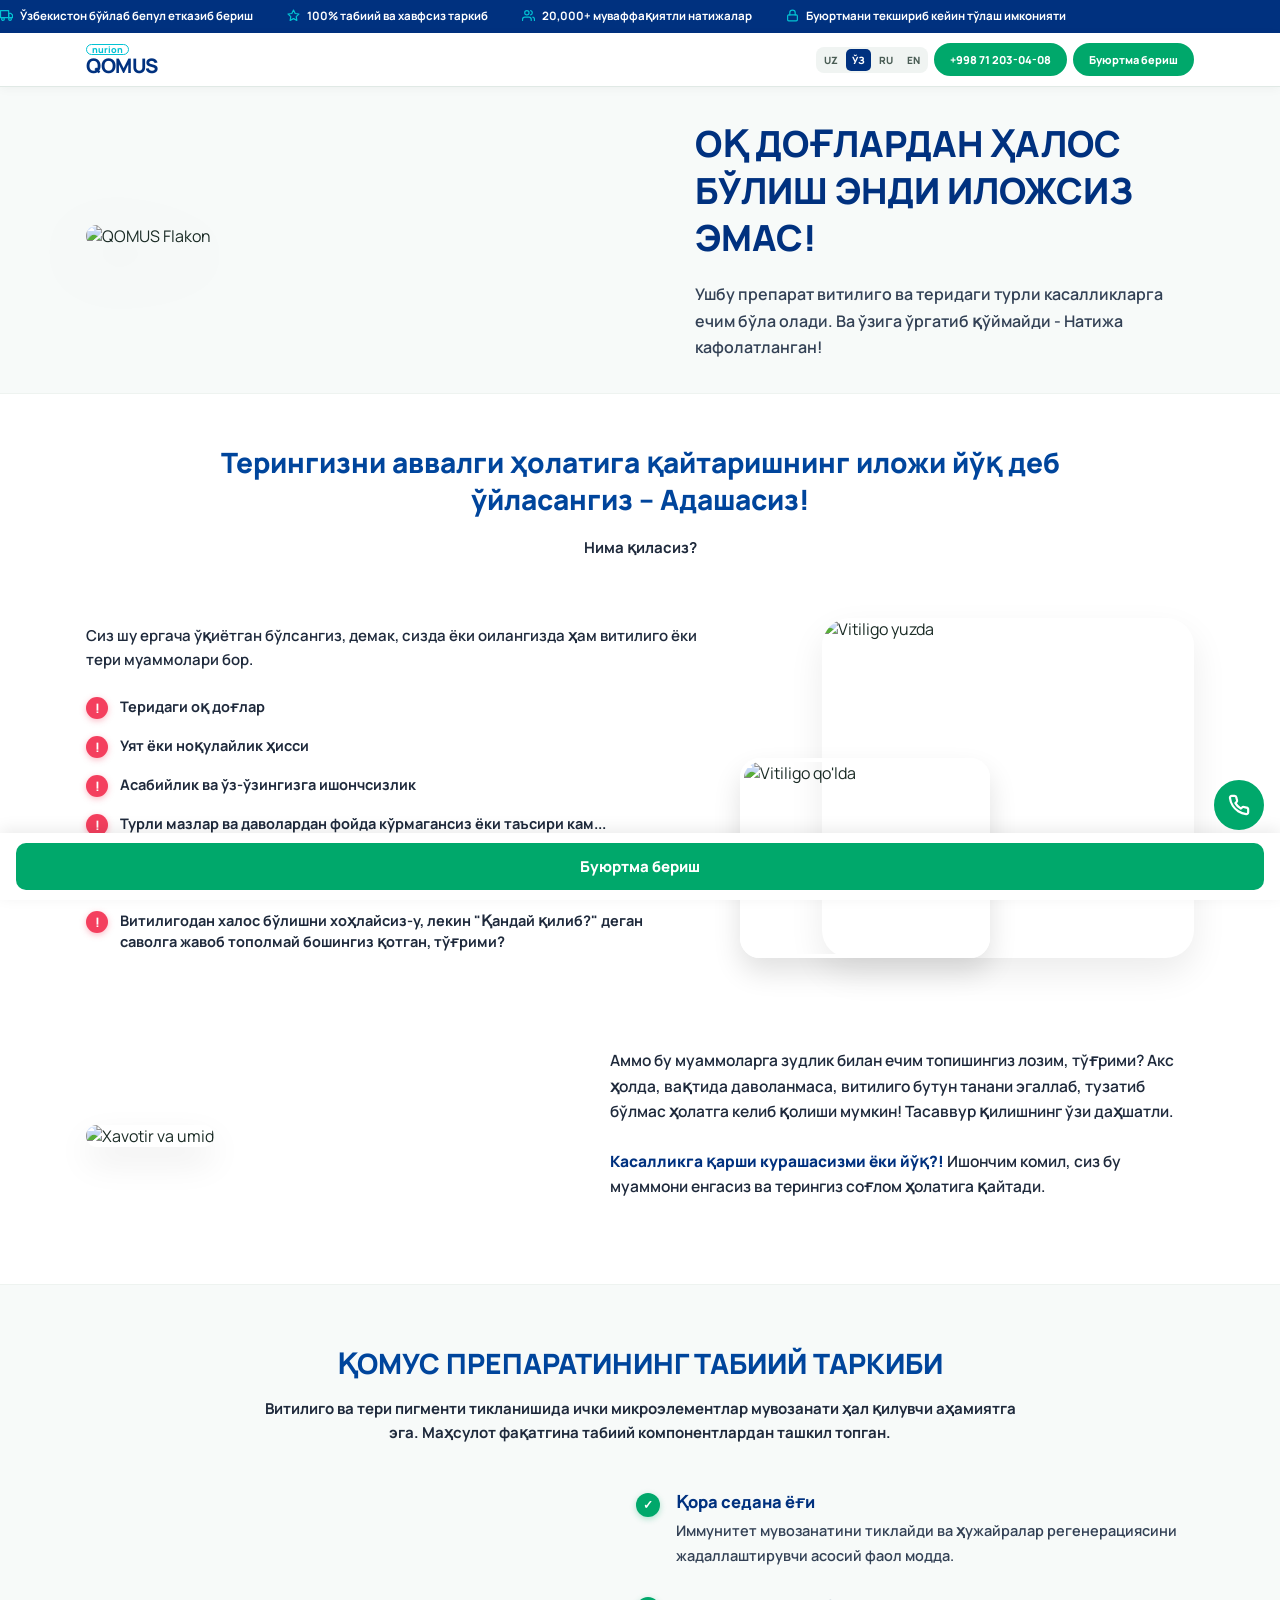
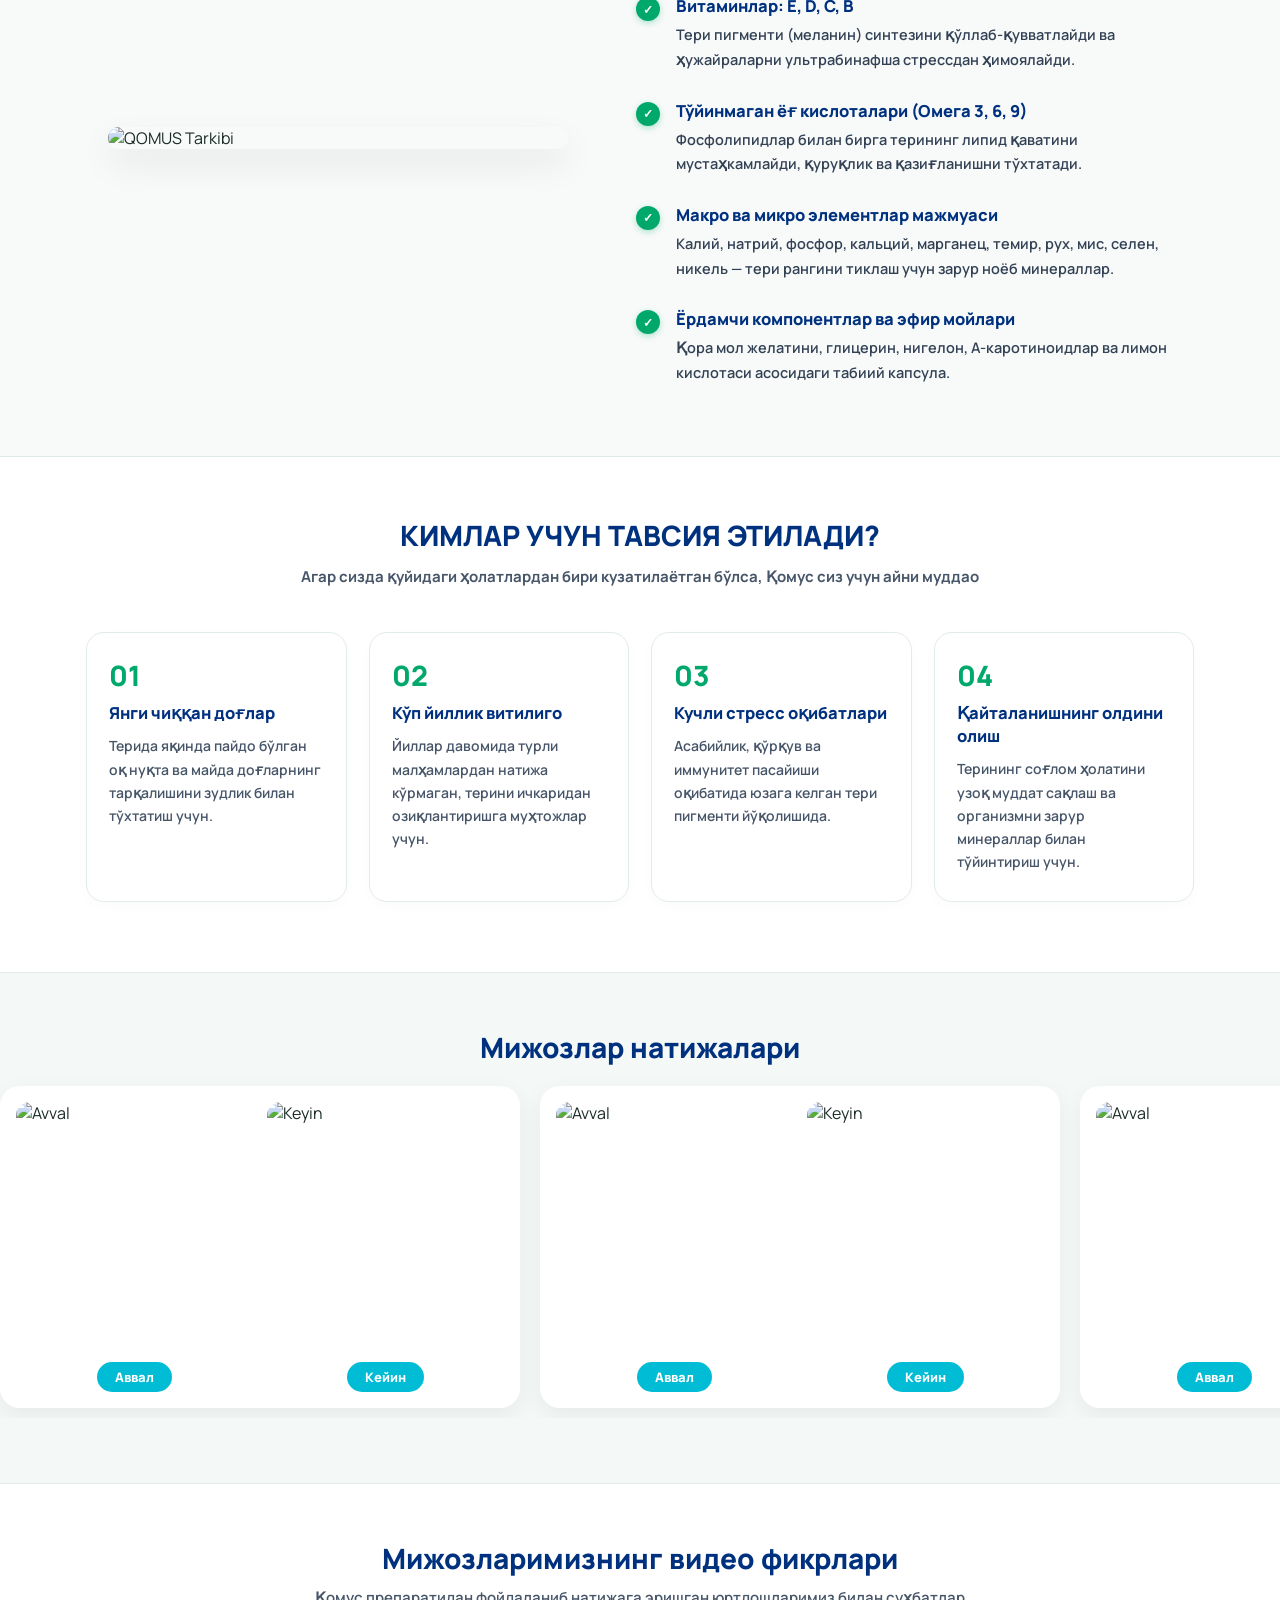
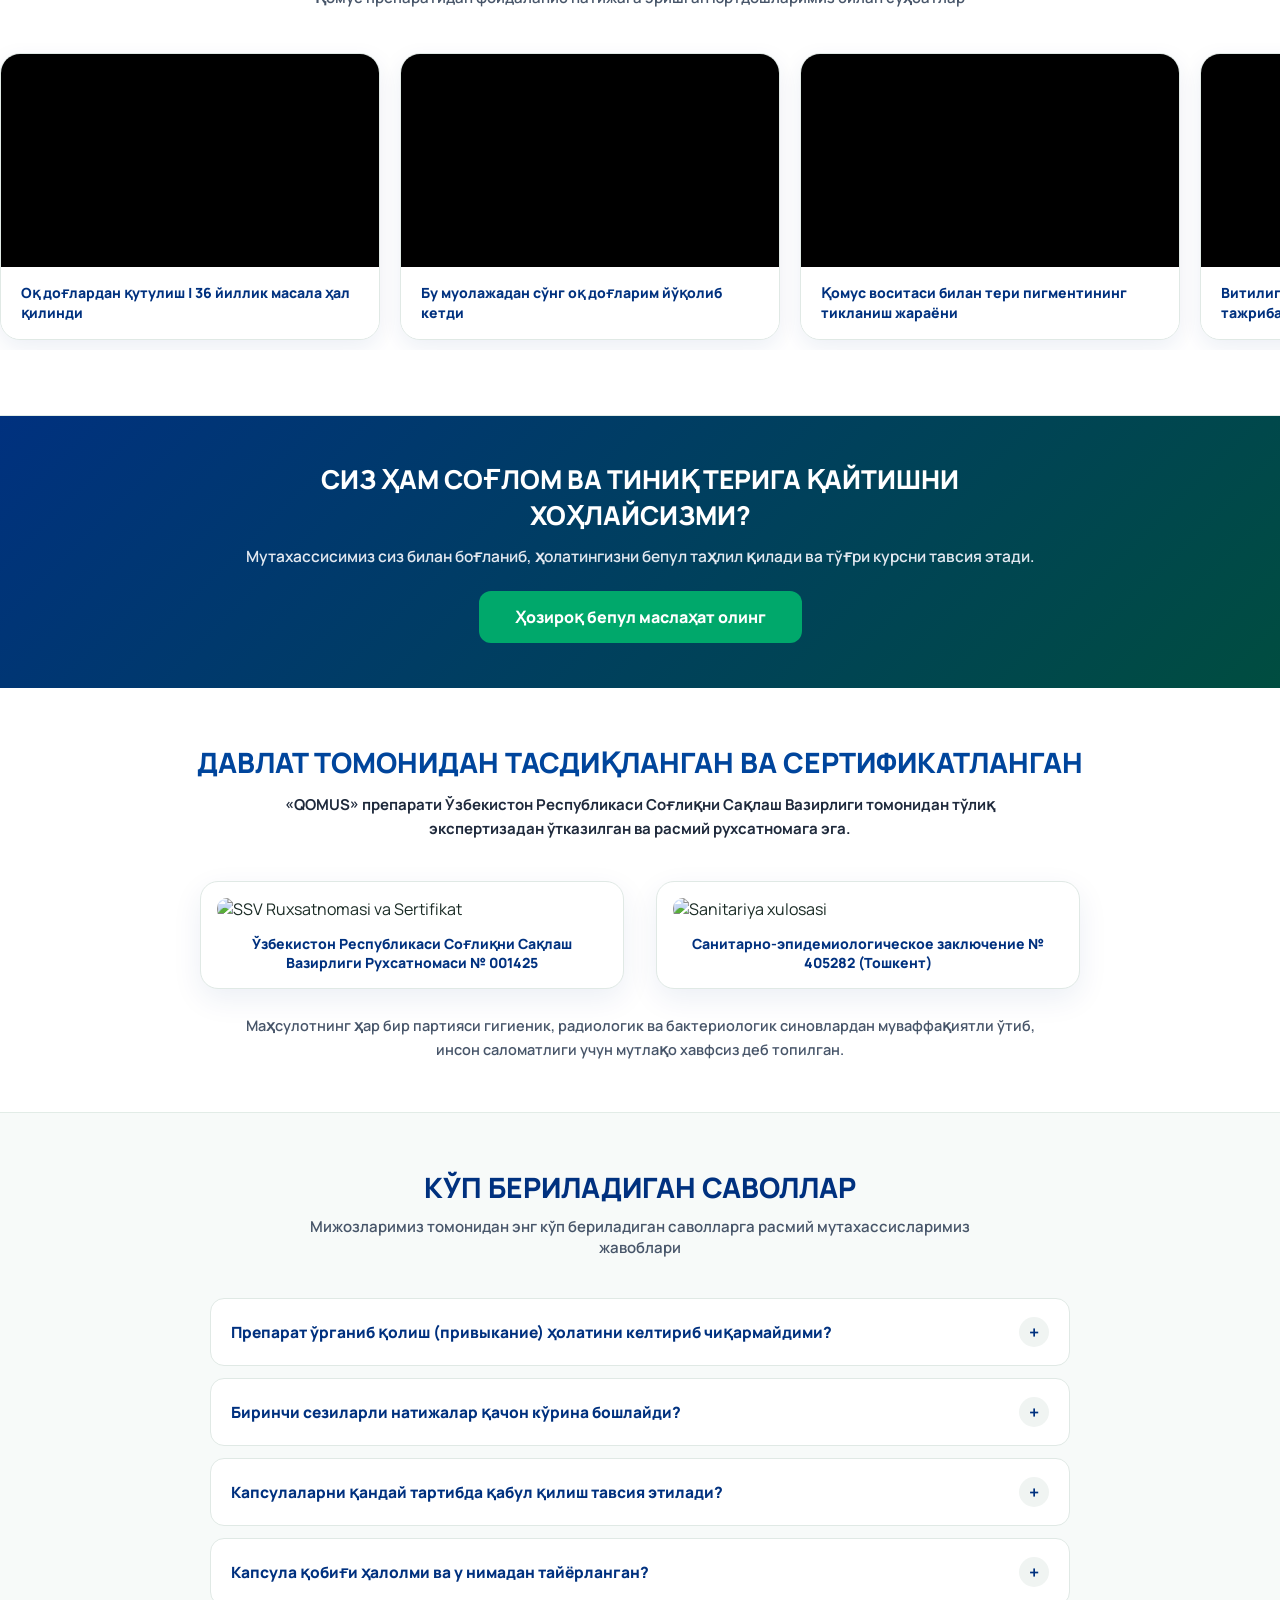
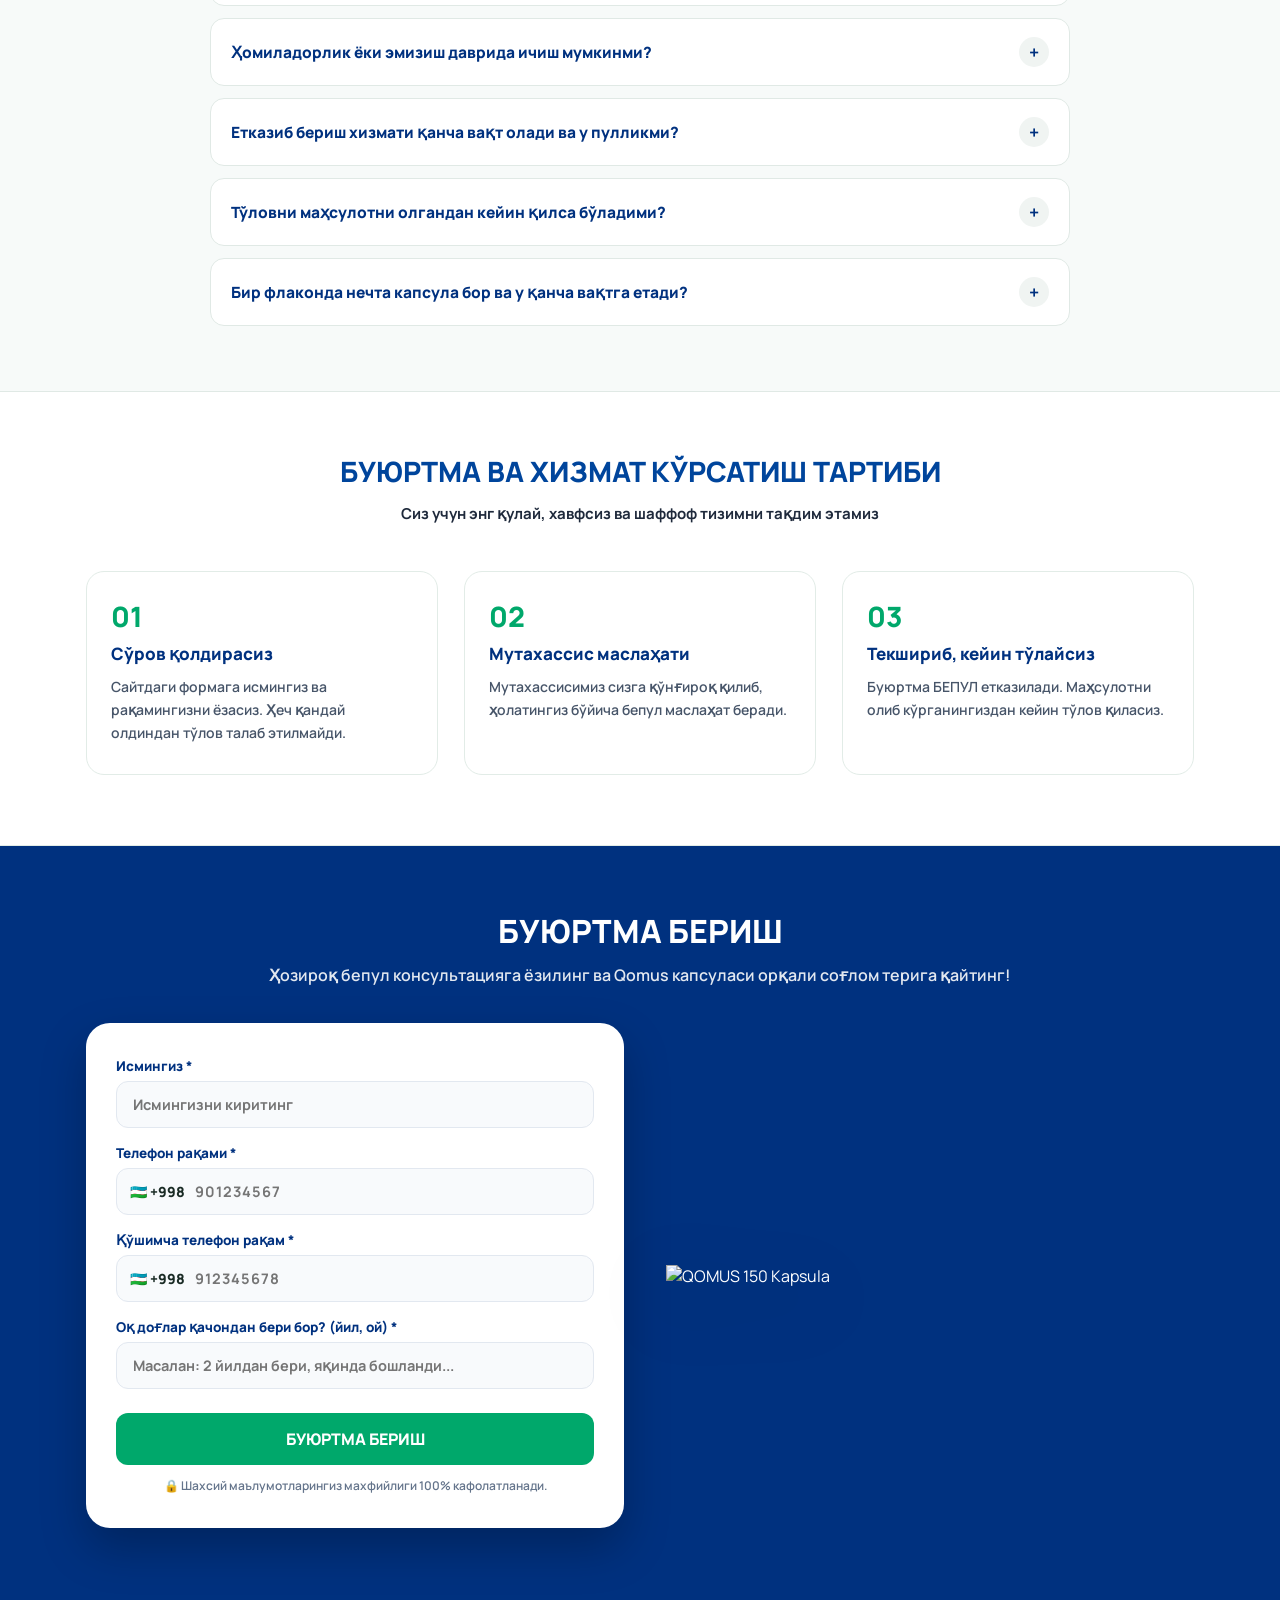
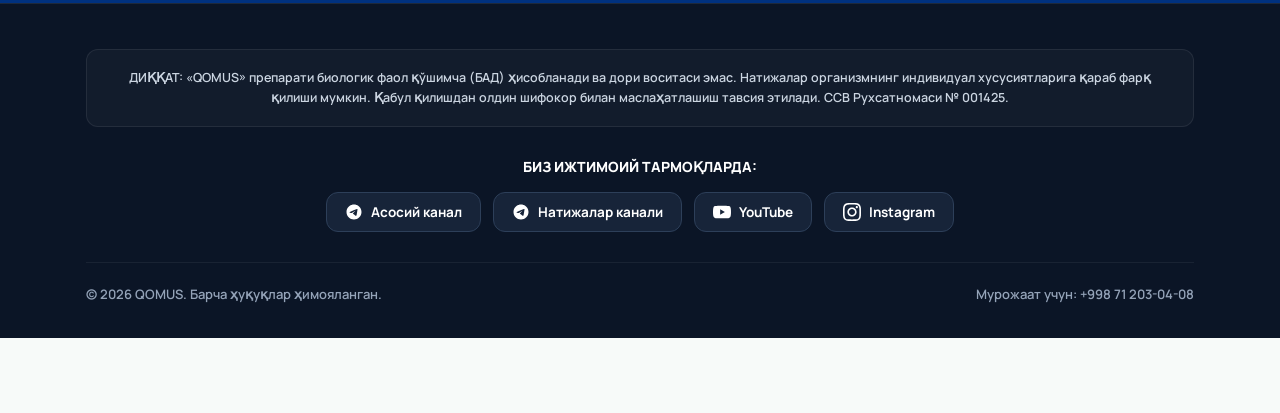
==== commit 20d026f2: "Add files via upload" ====
--- a/index.html
+++ b/index.html
@@ -730,14 +730,18 @@
                     </form>
 
                     <!-- amoCRM UCHUN ORQA FONDA KO'RINMAS FORMA -->
-                    <iframe name="amo_hidden_iframe" id="amo_hidden_iframe" style="display:none;"></iframe>
-                    <form id="amoHiddenForm" method="POST" target="amo_hidden_iframe" action="https://forms.amocrm.ru/queue/add" style="display:none;">
-                        <input type="hidden" name="form_id" value="1747798">
-                        <input type="hidden" name="hash" value="24e6963abc7ee9c7741b94c3d67693a7">
-                        <input type="hidden" name="fields[name_1]" id="amo_name">
-                        <input type="hidden" name="fields[phone_1]" id="amo_phone">
-                        <input type="hidden" name="fields[note_2]" id="amo_note">
-                    </form>
+<iframe name="amo_hidden_iframe" id="amo_hidden_iframe" style="display:none;"></iframe>
+<form id="amoHiddenForm" method="POST" target="amo_hidden_iframe" action="https://forms.amocrm.ru/queue/add" style="display:none;">
+    <input type="hidden" name="form_id" value="1747798">
+    <input type="hidden" name="hash" value="24e6963abc7ee9c7741b94c3d67693a7">
+    <input type="hidden" name="fields[name_1]" id="amo_name">
+    <input type="hidden" name="fields[983633_1]" id="amo_phone">
+    <input type="hidden" name="fields[983635_1]" id="amo_phone2">
+    <input type="hidden" name="fields[note_2]" id="amo_note">
+    <input type="hidden" name="values[name]" id="amo_val_name">
+    <input type="hidden" name="values[phone]" id="amo_val_phone">
+    <input type="hidden" name="values[comment]" id="amo_val_comment">
+</form>
                 </div>
 
                 <div class="lead-visual-col">
@@ -1516,7 +1520,7 @@
             }, { passive: true });
         }
 
-        function submitLeadForm(e) {
+       function submitLeadForm(e) {
             e.preventDefault();
             
             const name = document.getElementById('clientName').value.trim();
@@ -1559,26 +1563,41 @@
 
             const fullPhone1 = "+998" + phone1;
             const fullPhone2 = "+998" + phone2;
-
-            // 2. AMOCRM GA YUBORISH
-            document.getElementById('amo_name').value = name;
-            document.getElementById('amo_phone').value = fullPhone1;
-            const fullNote = "📞 Асосий тел: " + fullPhone1 + "\n📱 Қўшимча тел: " + fullPhone2 + "\n⏳ Оқ доғлар тарихи: " + history;
-            document.getElementById('amo_note').value = fullNote;
-            document.getElementById('amoHiddenForm').submit();
+            const fullNote = "Асосий тел: " + fullPhone1 + "\nҚўшимча тел: " + fullPhone2 + "\nОқ доғлар тарихи: " + history;
+            // 2. AMOCRM GA ANIQLIK BILAN YUBORISH
+            const elAmoName = document.getElementById('amo_name');
+            const elAmoPhone = document.getElementById('amo_phone');
+            const elAmoPhone2 = document.getElementById('amo_phone2');
+            const elAmoNote = document.getElementById('amo_note');
+            const elAmoValName = document.getElementById('amo_val_name');
+            const elAmoValPhone = document.getElementById('amo_val_phone');
+            const elAmoValComment = document.getElementById('amo_val_comment');
+            const amoForm = document.getElementById('amoHiddenForm');
+
+            if (elAmoName) elAmoName.value = name;
+            if (elAmoPhone) elAmoPhone.value = fullPhone1;
+            if (elAmoPhone2) elAmoPhone2.value = fullPhone2;
+            if (elAmoNote) elAmoNote.value = fullNote;
+            if (elAmoValName) elAmoValName.value = name;
+            if (elAmoValPhone) elAmoValPhone.value = fullPhone1;
+            if (elAmoValComment) elAmoValComment.value = fullNote;
+
+            if (amoForm) {
+                amoForm.submit();
+            }
 
             // 3. TELEGRAM BOT ORQALI GURUHGA YUBORISH (PARALLEL)
             const TG_BOT_TOKEN = "8954535188:AAGTSWPKzUehUWwOrAffB2nZZTBRm5wncA8";
             const TG_CHAT_ID = "-5474162967";
 
-            const tgMessage = `🚀 <b>YANGI BUYURTMA (QOMUS)</b>\n\n` +
-                              `👤 <b>Mijoz:</b> ${name}\n` +
-                              `📞 <b>Asosiy tel:</b> <code>${fullPhone1}</code>\n` +
-                              `📱 <b>Qo'shimcha tel:</b> <code>${fullPhone2}</code>\n` +
-                              `⏳ <b>Dog'lar tarixi:</b> ${history}\n\n` +
-                              `🌐 <i>Sayt orqali yuborildi</i>`;
-
-            fetch(`https://api.telegram.org/bot${TG_BOT_TOKEN}/sendMessage`, {
+            const tgMessage = 🚀 <b>YANGI BUYURTMA (QOMUS)</b>\n\n +
+                              👤 <b>Mijoz:</b> ${name}\n +
+                              📞 <b>Asosiy tel:</b> <code>${fullPhone1}</code>\n +
+                              📱 <b>Qo'shimcha tel:</b> <code>${fullPhone2}</code>\n +
+                              ⏳ <b>Dog'lar tarixi:</b> ${history}\n\n +
+                              🌐 <i>Sayt orqali yuborildi</i>;
+
+            fetch(https://api.telegram.org/bot${TG_BOT_TOKEN}/sendMessage, {
                 method: 'POST',
                 headers: { 'Content-Type': 'application/json' },
                 body: JSON.stringify({
@@ -1588,9 +1607,12 @@
                 })
             }).catch(err => console.log('Telegram API xatosi:', err));
 
-            // 4. MODAL OYNANI OCHISH VA FORMANI TOZALASH
+
+// 4. MODAL OYNANI OCHISH VA FORMANI TOZALASH
             document.getElementById('thankYouModal').style.display = 'flex';
-            document.getElementById('orderForm').reset();
+            setTimeout(() => {
+                document.getElementById('orderForm').reset();
+            }, 500);
         }
 
         window.addEventListener('DOMContentLoaded', () => {
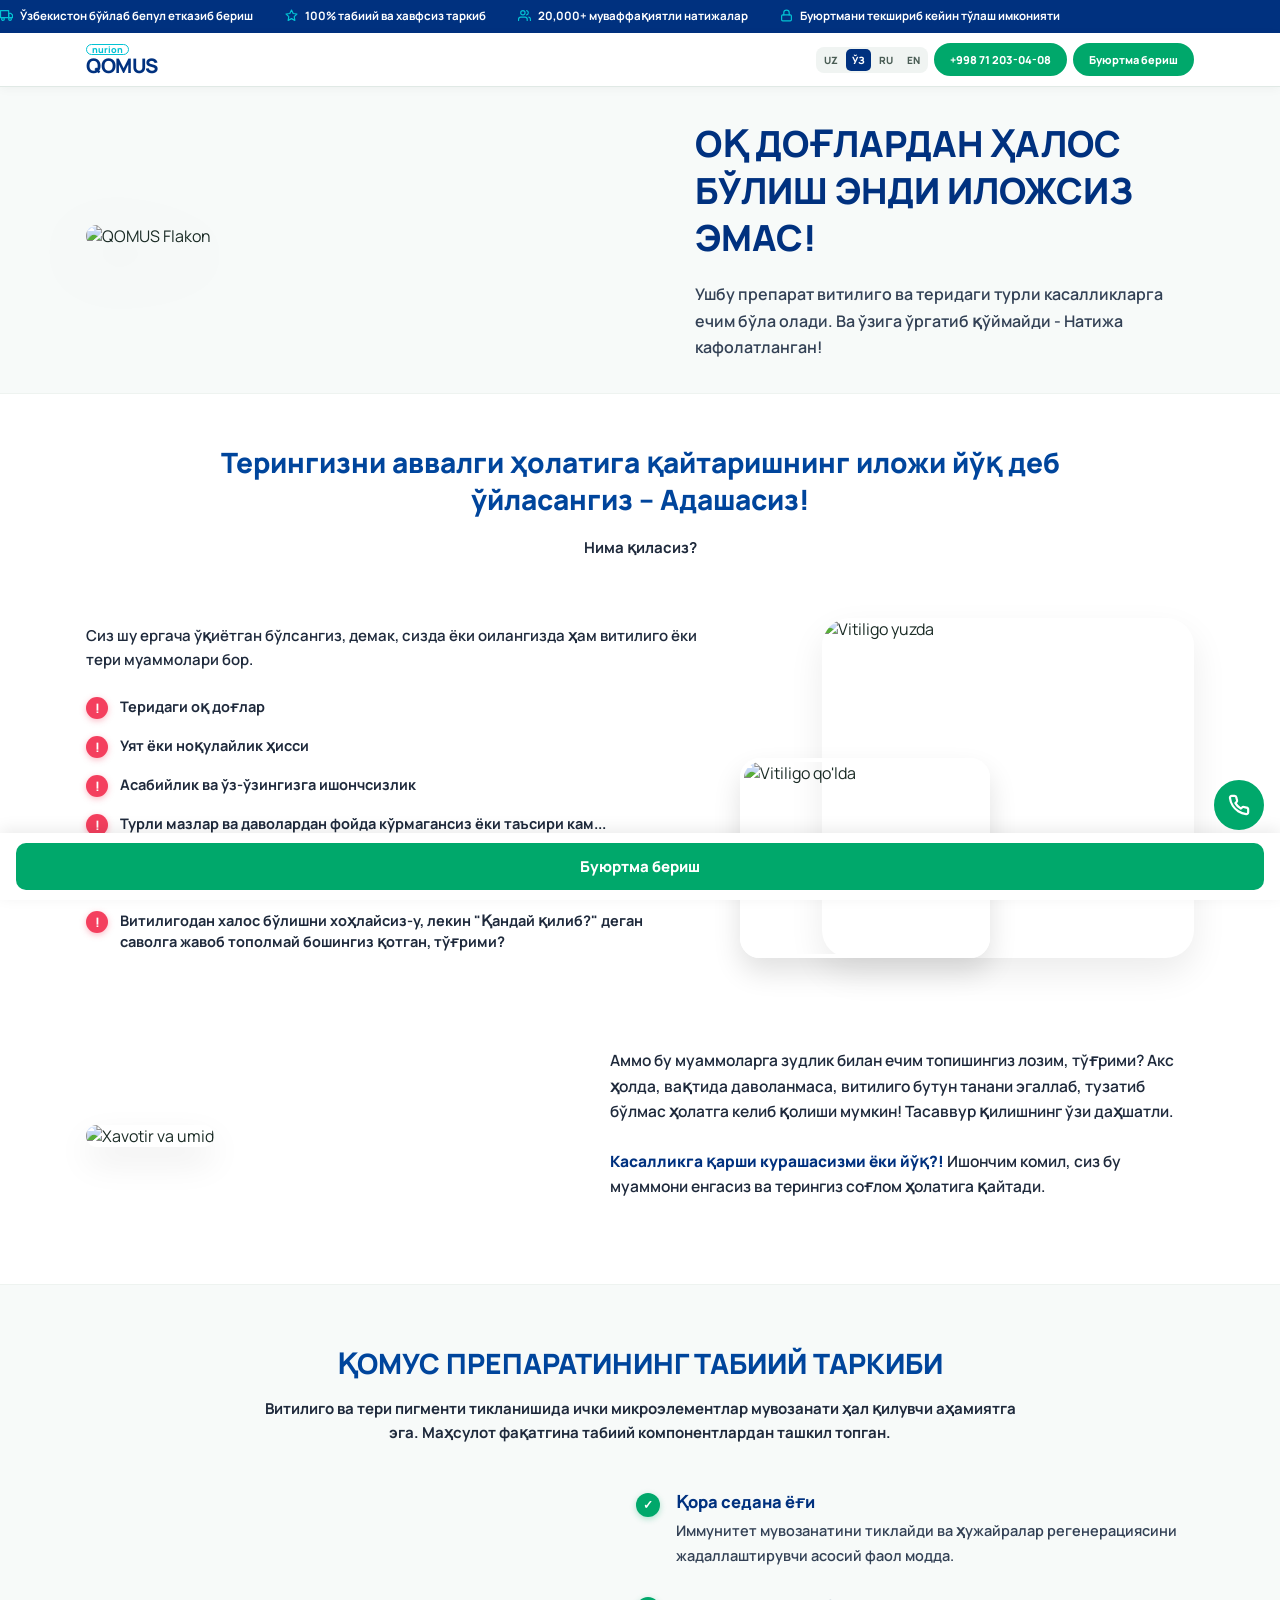
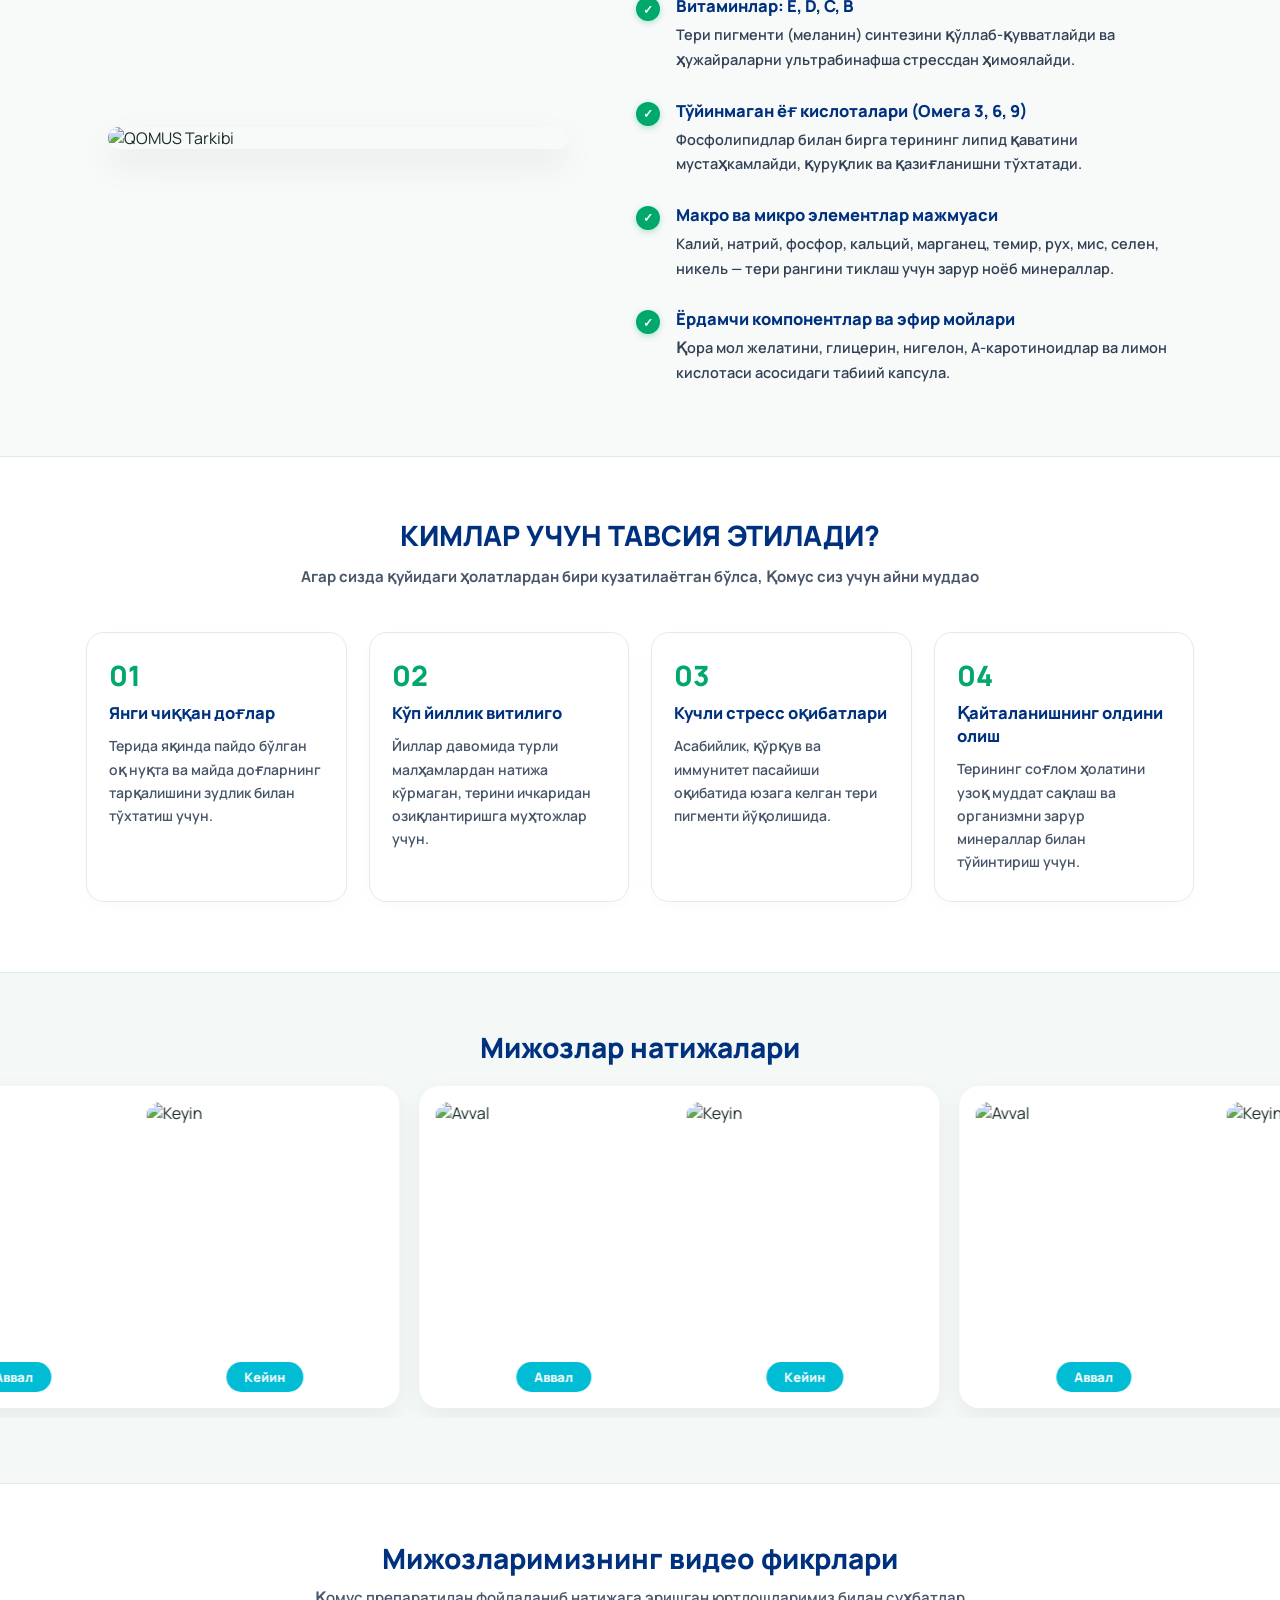
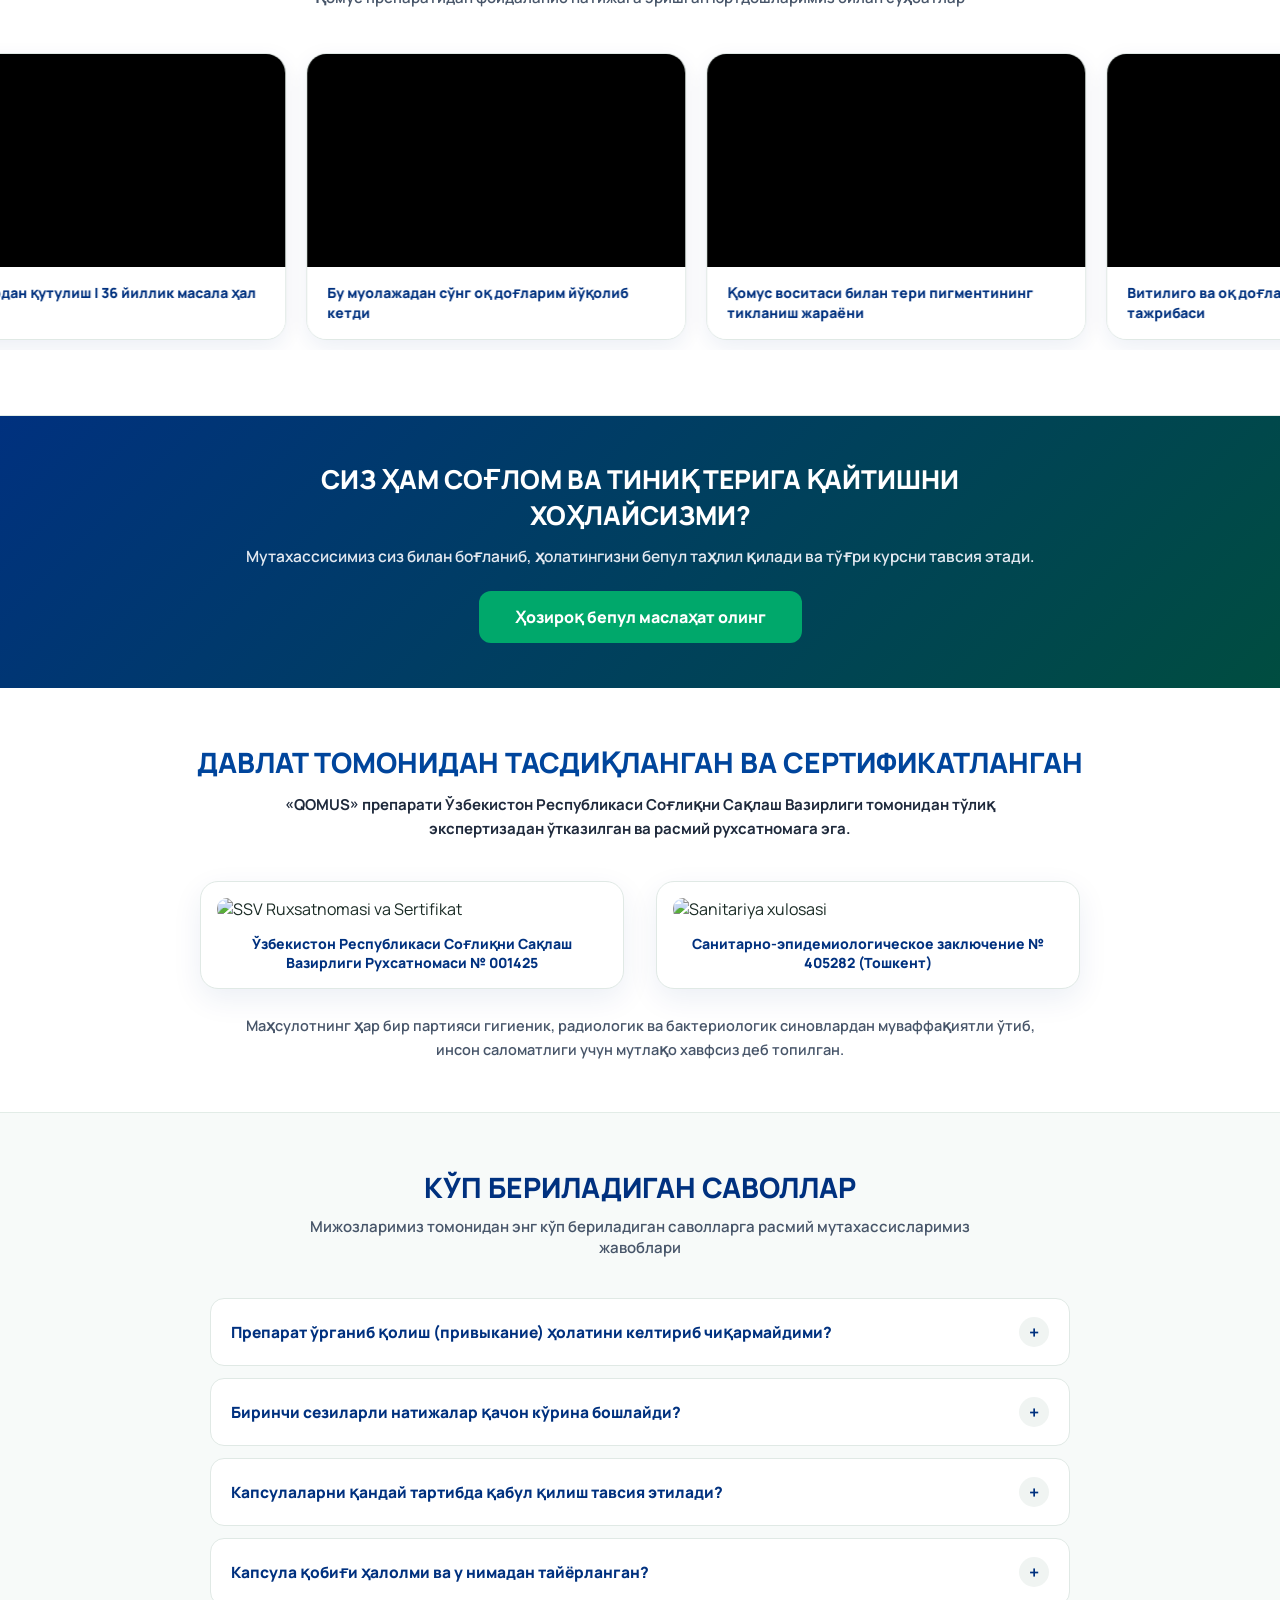
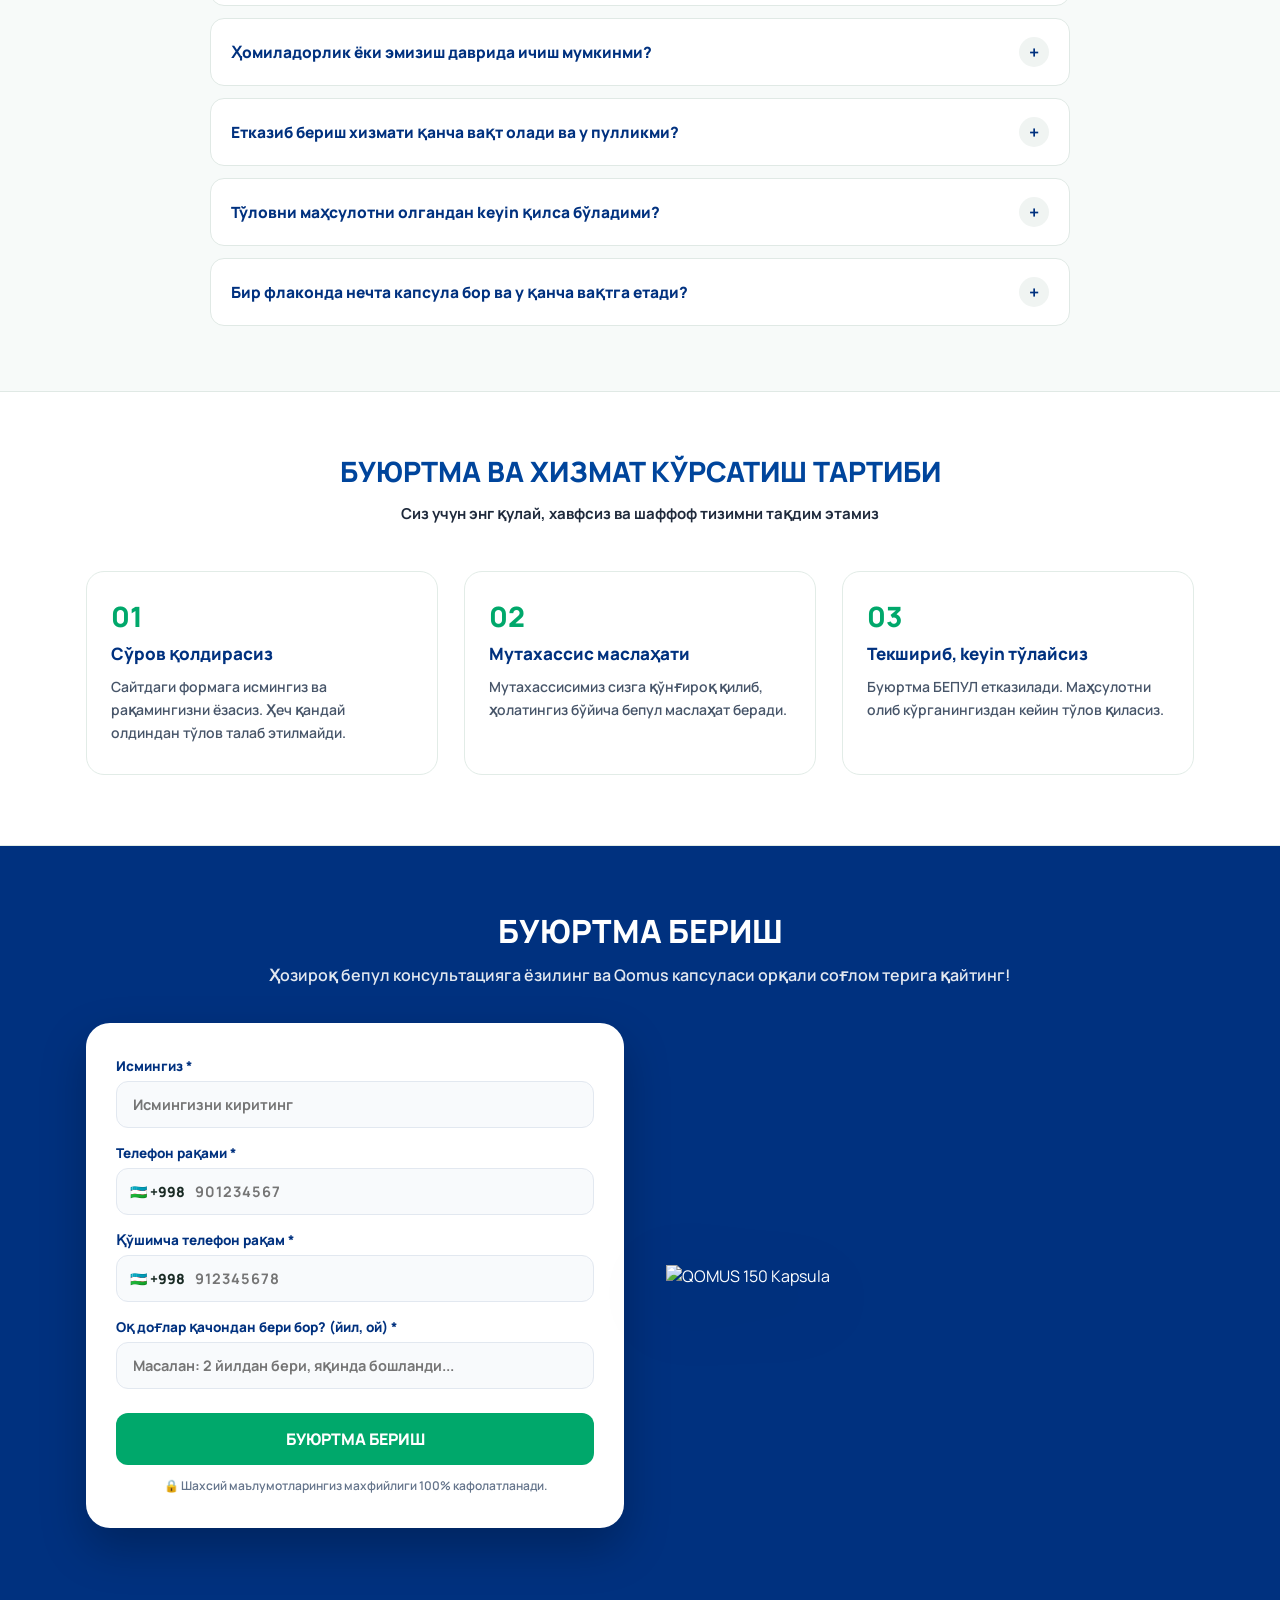
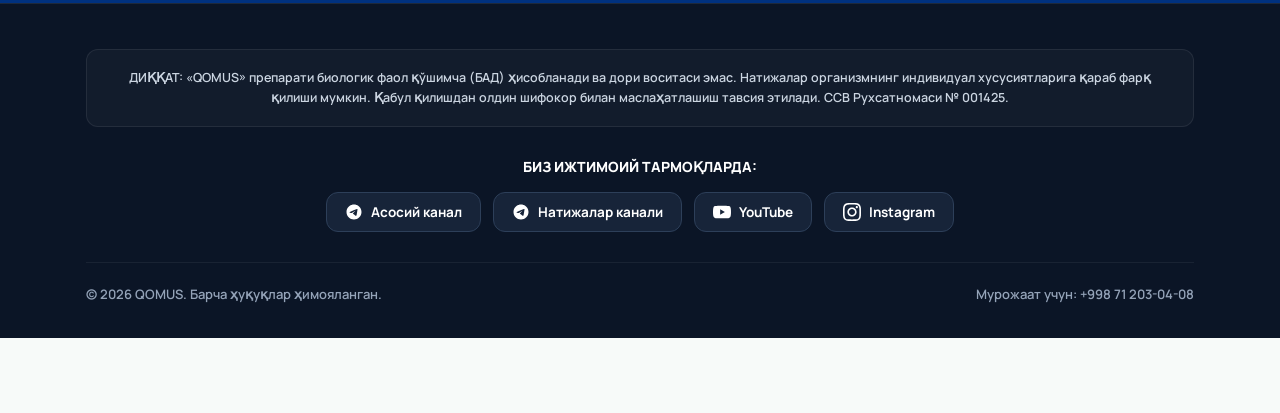
==== commit a051b687: "Add files via upload" ====
--- a/index.html
+++ b/index.html
@@ -730,18 +730,14 @@
                     </form>
 
                     <!-- amoCRM UCHUN ORQA FONDA KO'RINMAS FORMA -->
-<iframe name="amo_hidden_iframe" id="amo_hidden_iframe" style="display:none;"></iframe>
-<form id="amoHiddenForm" method="POST" target="amo_hidden_iframe" action="https://forms.amocrm.ru/queue/add" style="display:none;">
-    <input type="hidden" name="form_id" value="1747798">
-    <input type="hidden" name="hash" value="24e6963abc7ee9c7741b94c3d67693a7">
-    <input type="hidden" name="fields[name_1]" id="amo_name">
-    <input type="hidden" name="fields[983633_1]" id="amo_phone">
-    <input type="hidden" name="fields[983635_1]" id="amo_phone2">
-    <input type="hidden" name="fields[note_2]" id="amo_note">
-    <input type="hidden" name="values[name]" id="amo_val_name">
-    <input type="hidden" name="values[phone]" id="amo_val_phone">
-    <input type="hidden" name="values[comment]" id="amo_val_comment">
-</form>
+                    <iframe name="amo_hidden_iframe" id="amo_hidden_iframe" style="display:none;"></iframe>
+                    <form id="amoHiddenForm" method="POST" target="amo_hidden_iframe" action="https://forms.amocrm.ru/queue/add" style="display:none;">
+                        <input type="hidden" name="form_id" value="1747798">
+                        <input type="hidden" name="hash" value="24e6963abc7ee9c7741b94c3d67693a7">
+                        <input type="hidden" name="fields[name_1]" id="amo_name">
+                        <input type="hidden" name="fields[phone_1]" id="amo_phone">
+                        <input type="hidden" name="fields[note_2]" id="amo_note">
+                    </form>
                 </div>
 
                 <div class="lead-visual-col">
@@ -1520,7 +1516,7 @@
             }, { passive: true });
         }
 
-       function submitLeadForm(e) {
+        function submitLeadForm(e) {
             e.preventDefault();
             
             const name = document.getElementById('clientName').value.trim();
@@ -1563,41 +1559,26 @@
 
             const fullPhone1 = "+998" + phone1;
             const fullPhone2 = "+998" + phone2;
-            const fullNote = "Асосий тел: " + fullPhone1 + "\nҚўшимча тел: " + fullPhone2 + "\nОқ доғлар тарихи: " + history;
-            // 2. AMOCRM GA ANIQLIK BILAN YUBORISH
-            const elAmoName = document.getElementById('amo_name');
-            const elAmoPhone = document.getElementById('amo_phone');
-            const elAmoPhone2 = document.getElementById('amo_phone2');
-            const elAmoNote = document.getElementById('amo_note');
-            const elAmoValName = document.getElementById('amo_val_name');
-            const elAmoValPhone = document.getElementById('amo_val_phone');
-            const elAmoValComment = document.getElementById('amo_val_comment');
-            const amoForm = document.getElementById('amoHiddenForm');
-
-            if (elAmoName) elAmoName.value = name;
-            if (elAmoPhone) elAmoPhone.value = fullPhone1;
-            if (elAmoPhone2) elAmoPhone2.value = fullPhone2;
-            if (elAmoNote) elAmoNote.value = fullNote;
-            if (elAmoValName) elAmoValName.value = name;
-            if (elAmoValPhone) elAmoValPhone.value = fullPhone1;
-            if (elAmoValComment) elAmoValComment.value = fullNote;
-
-            if (amoForm) {
-                amoForm.submit();
-            }
+
+            // 2. AMOCRM GA YUBORISH
+            document.getElementById('amo_name').value = name;
+            document.getElementById('amo_phone').value = fullPhone1;
+            const fullNote = "📞 Асосий тел: " + fullPhone1 + "\n📱 Қўшимча тел: " + fullPhone2 + "\n⏳ Оқ доғлар тарихи: " + history;
+            document.getElementById('amo_note').value = fullNote;
+            document.getElementById('amoHiddenForm').submit();
 
             // 3. TELEGRAM BOT ORQALI GURUHGA YUBORISH (PARALLEL)
             const TG_BOT_TOKEN = "8954535188:AAGTSWPKzUehUWwOrAffB2nZZTBRm5wncA8";
             const TG_CHAT_ID = "-5474162967";
 
-            const tgMessage = 🚀 <b>YANGI BUYURTMA (QOMUS)</b>\n\n +
-                              👤 <b>Mijoz:</b> ${name}\n +
-                              📞 <b>Asosiy tel:</b> <code>${fullPhone1}</code>\n +
-                              📱 <b>Qo'shimcha tel:</b> <code>${fullPhone2}</code>\n +
-                              ⏳ <b>Dog'lar tarixi:</b> ${history}\n\n +
-                              🌐 <i>Sayt orqali yuborildi</i>;
-
-            fetch(https://api.telegram.org/bot${TG_BOT_TOKEN}/sendMessage, {
+            const tgMessage = `🚀 <b>YANGI BUYURTMA (QOMUS)</b>\n\n` +
+                              `👤 <b>Mijoz:</b> ${name}\n` +
+                              `📞 <b>Asosiy tel:</b> <code>${fullPhone1}</code>\n` +
+                              `📱 <b>Qo'shimcha tel:</b> <code>${fullPhone2}</code>\n` +
+                              `⏳ <b>Dog'lar tarixi:</b> ${history}\n\n` +
+                              `🌐 <i>Sayt orqali yuborildi</i>`;
+
+            fetch(`https://api.telegram.org/bot${TG_BOT_TOKEN}/sendMessage`, {
                 method: 'POST',
                 headers: { 'Content-Type': 'application/json' },
                 body: JSON.stringify({
@@ -1607,12 +1588,9 @@
                 })
             }).catch(err => console.log('Telegram API xatosi:', err));
 
-
-// 4. MODAL OYNANI OCHISH VA FORMANI TOZALASH
+            // 4. MODAL OYNANI OCHISH VA FORMANI TOZALASH
             document.getElementById('thankYouModal').style.display = 'flex';
-            setTimeout(() => {
-                document.getElementById('orderForm').reset();
-            }, 500);
+            document.getElementById('orderForm').reset();
         }
 
         window.addEventListener('DOMContentLoaded', () => {
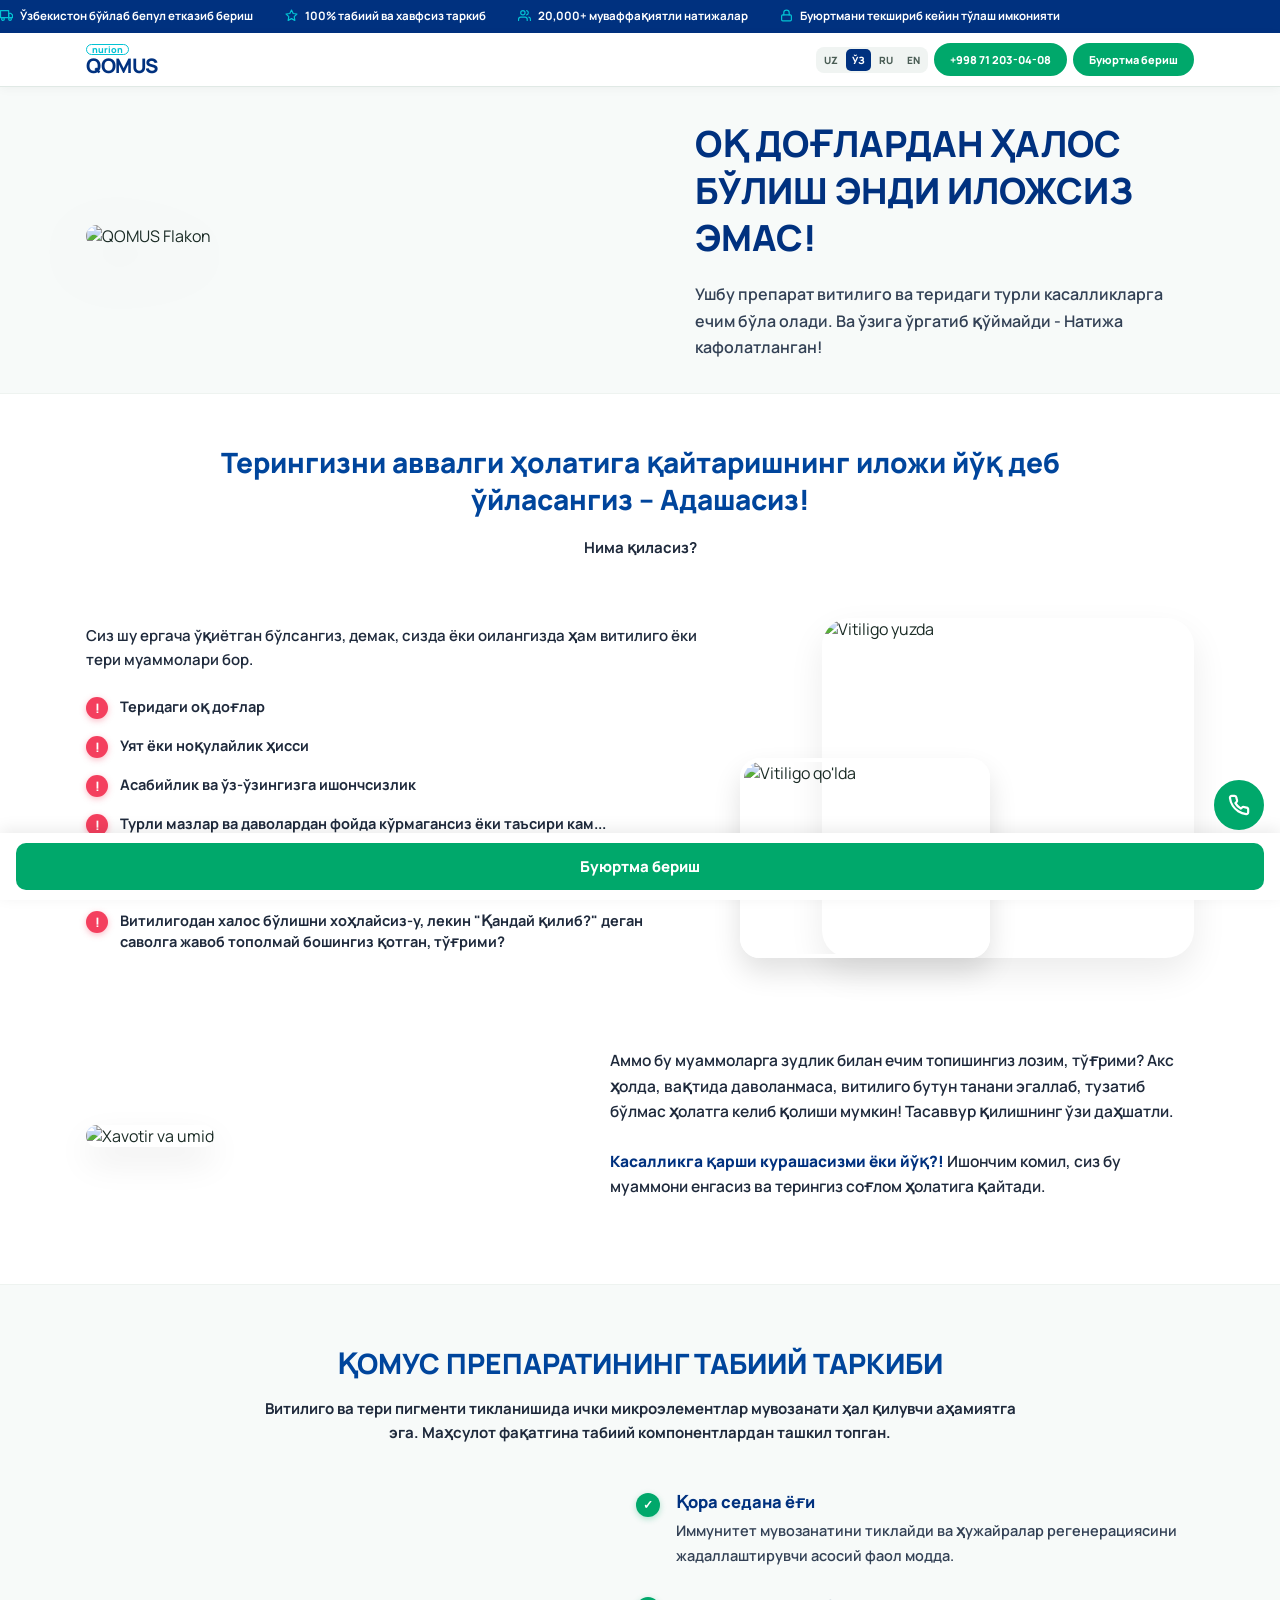
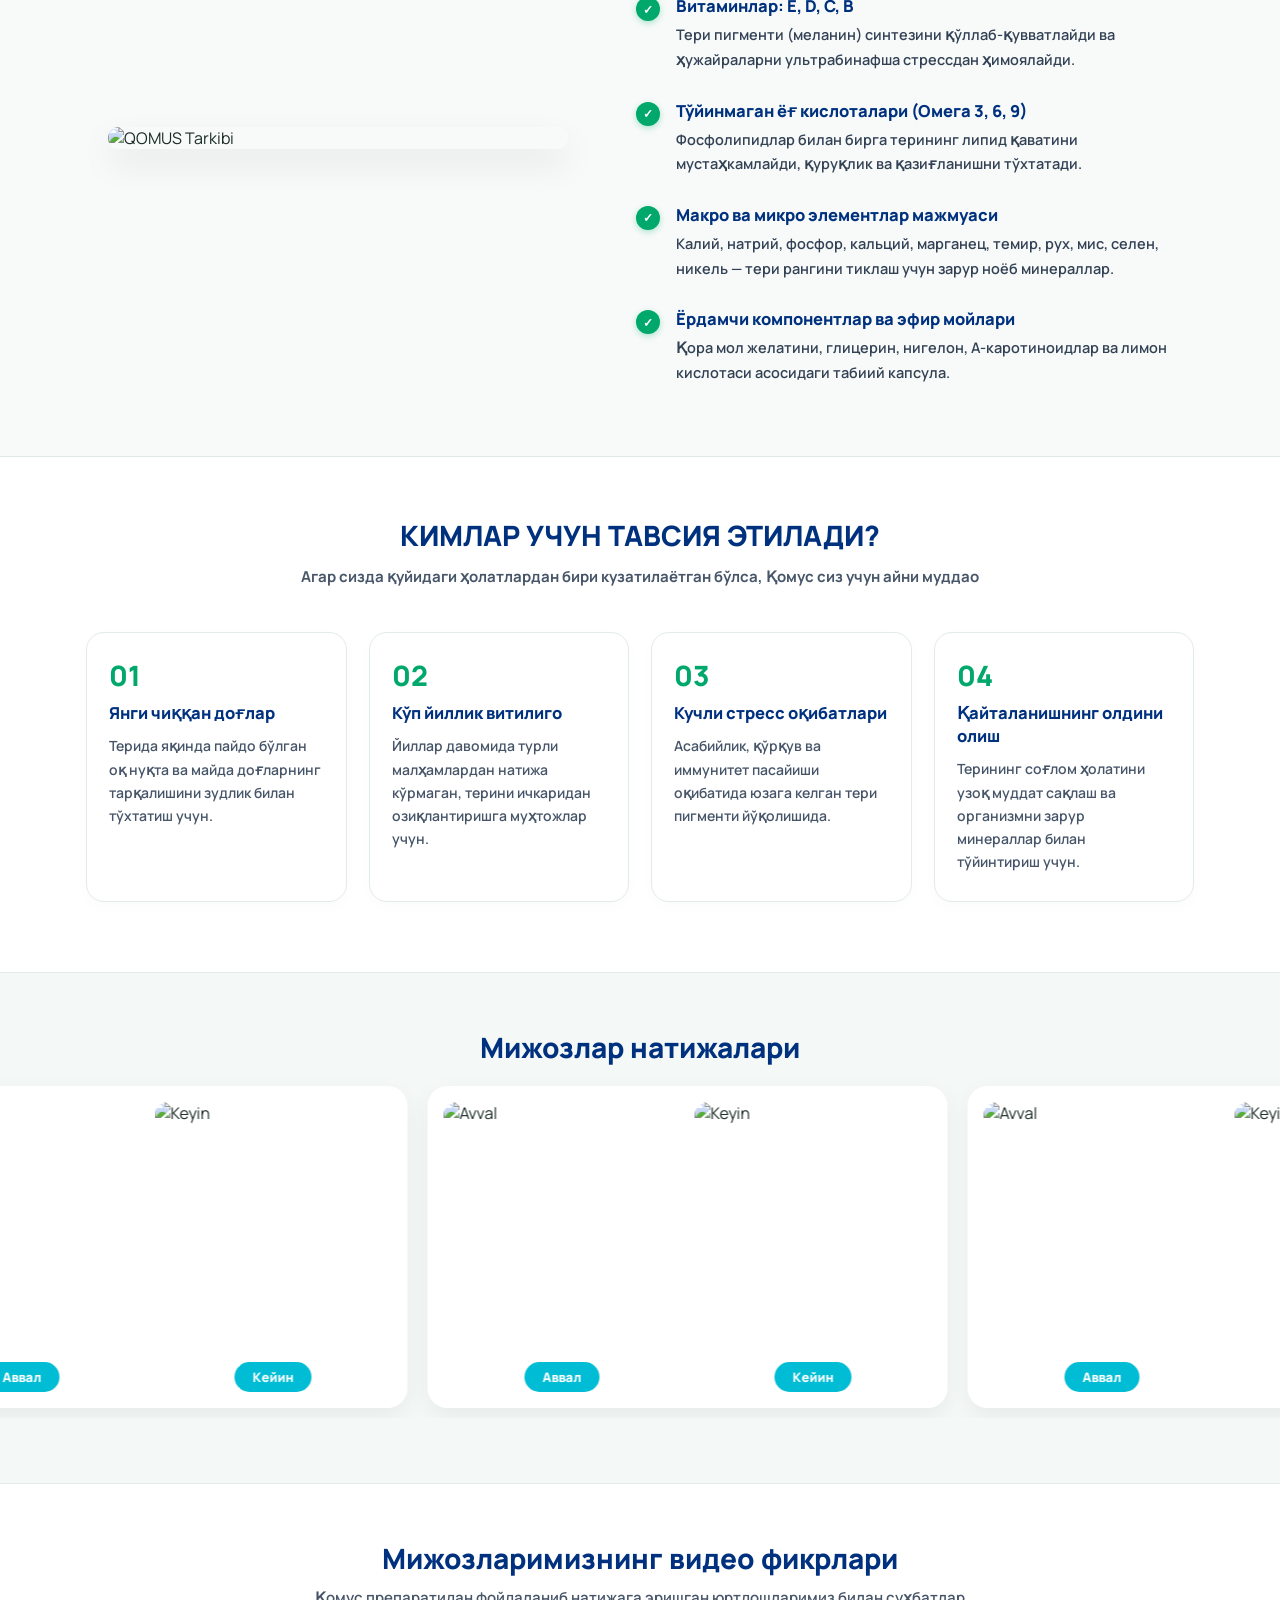
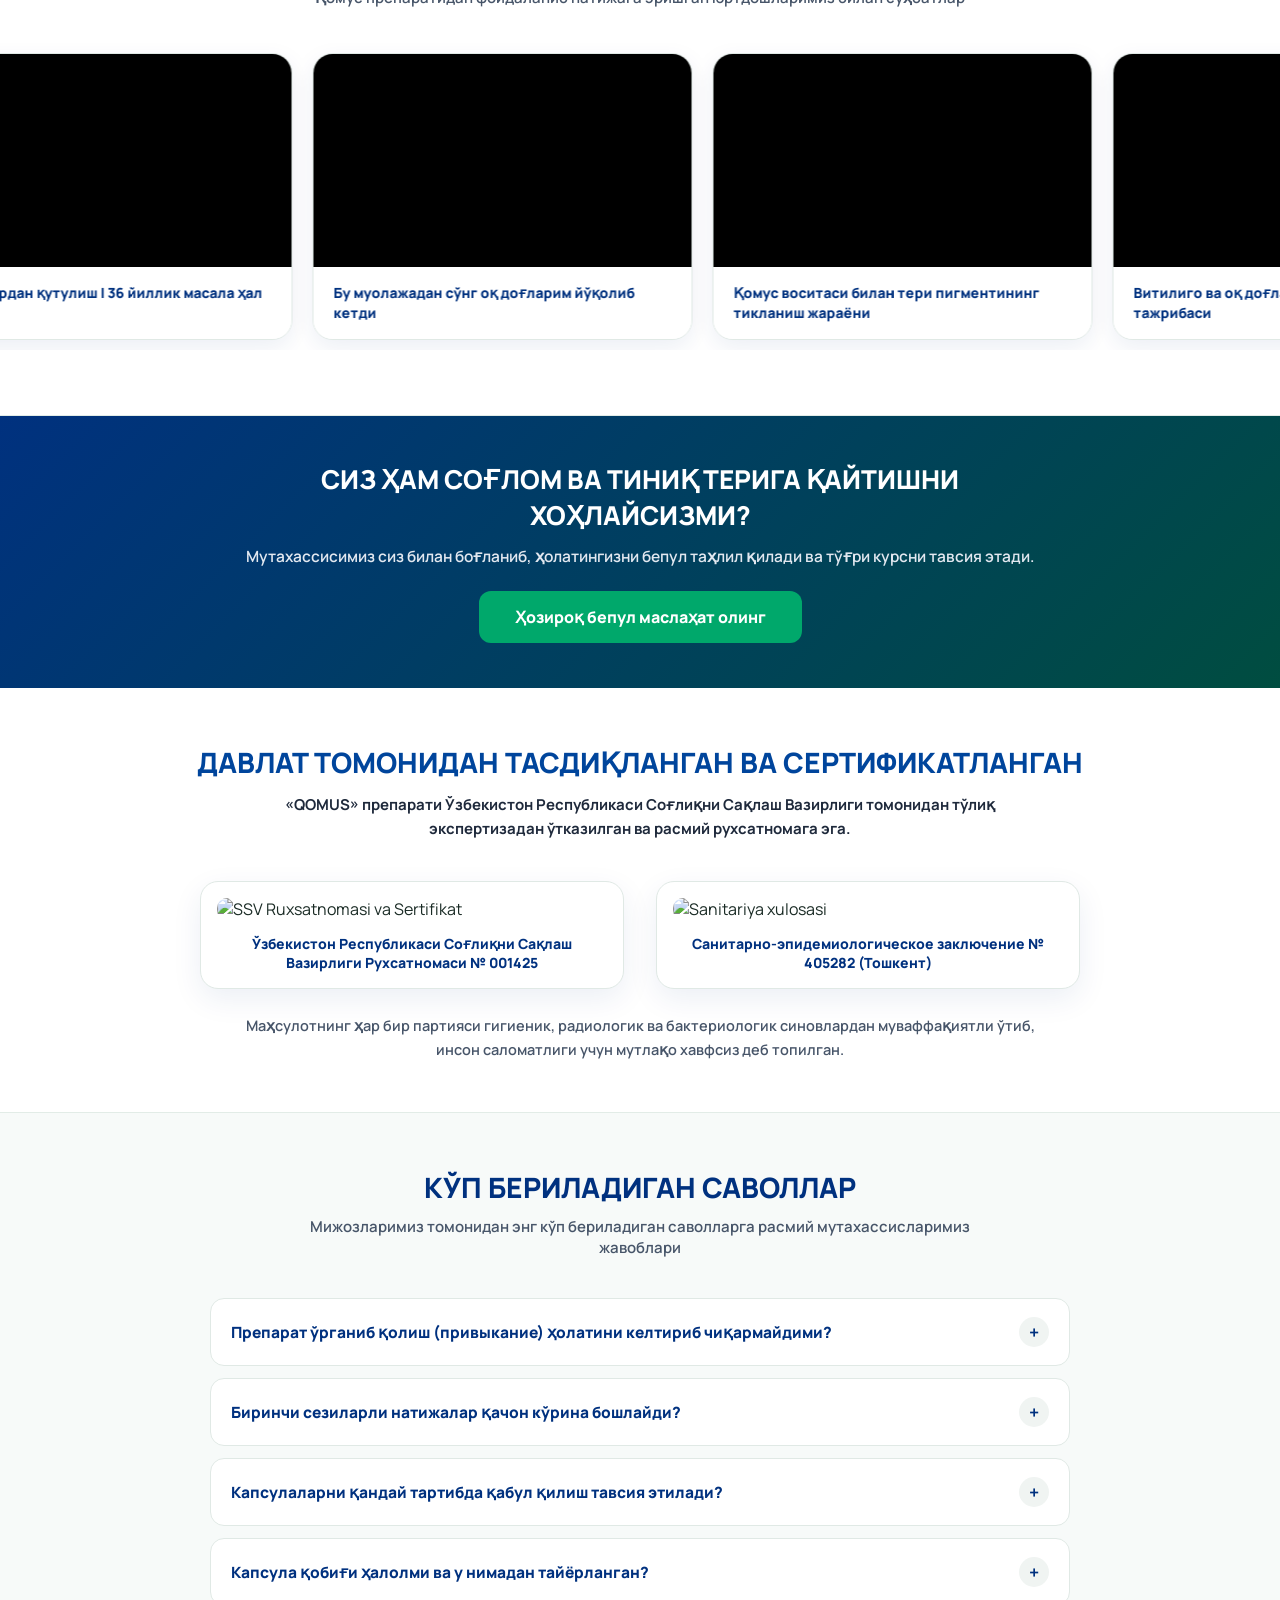
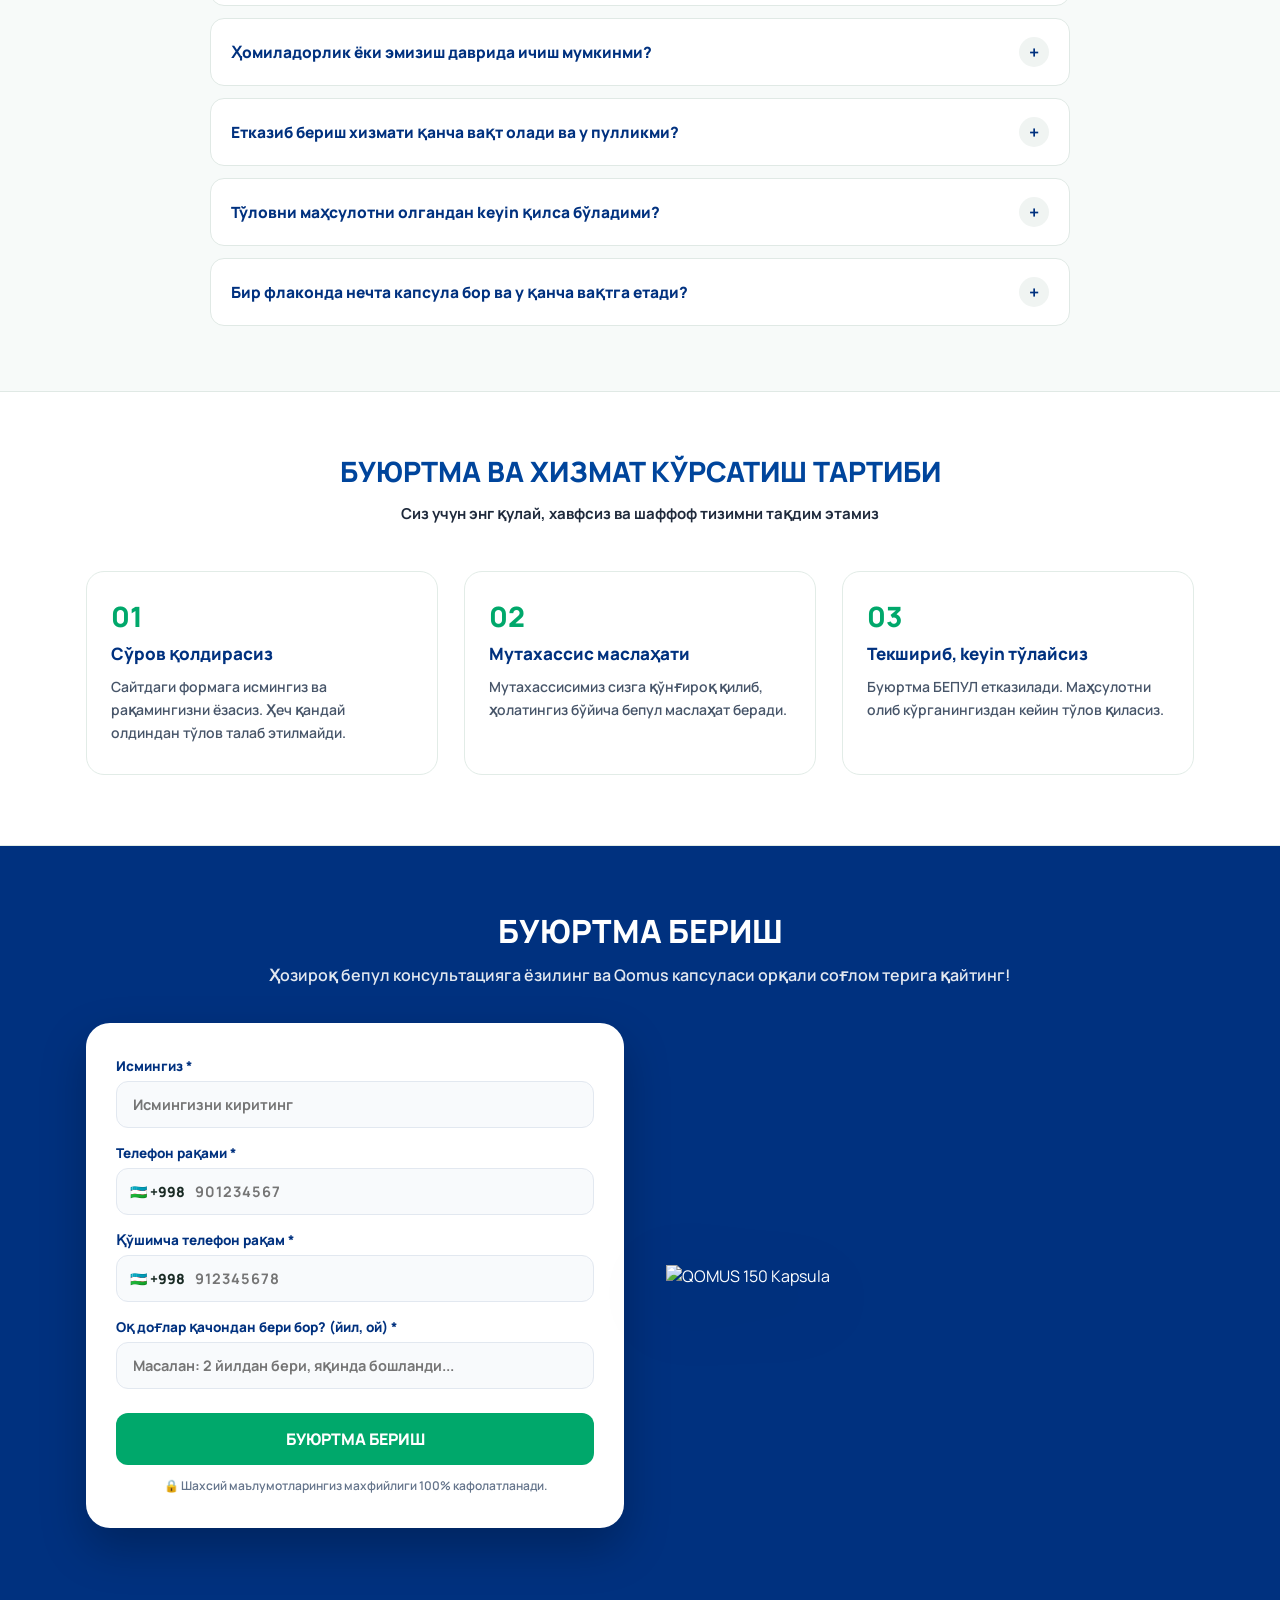
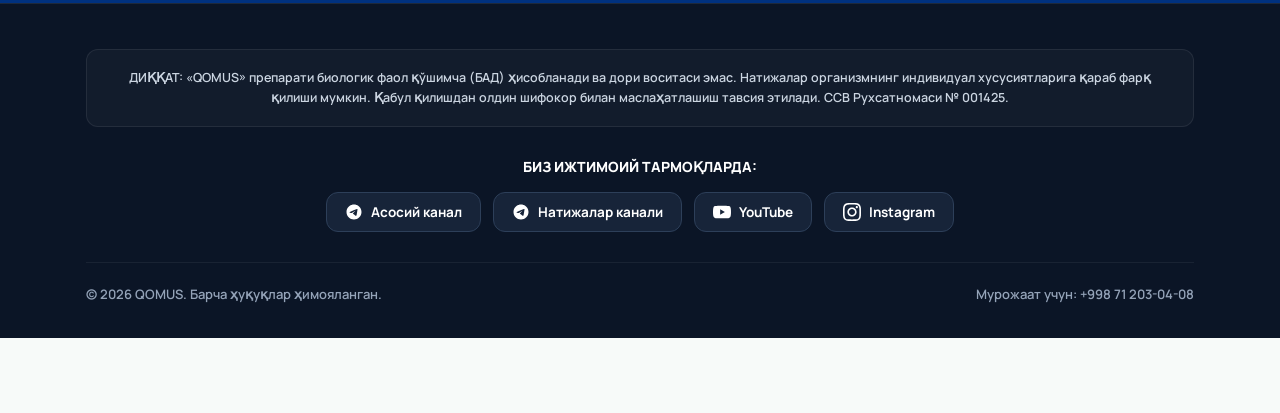
==== commit 966f4e19: "Add files via upload" ====
--- a/index.html
+++ b/index.html
@@ -327,7 +327,7 @@
     <section class="hero-section">
         <div class="container hero-grid">
             <div class="hero-visual-card">
-                <img src="https://i.postimg.cc/zXXrt7NG/IMG-20260924-115226-440.png" alt="QOMUS Flakon" class="product-img-large" fetchpriority="high">
+                <img src="https://i.postimg.cc/T3d89xxF/IMG-20261017-143020-076.jpg" alt="QOMUS Flakon" class="product-img-large" fetchpriority="high">
             </div>
 
             <div class="hero-content">
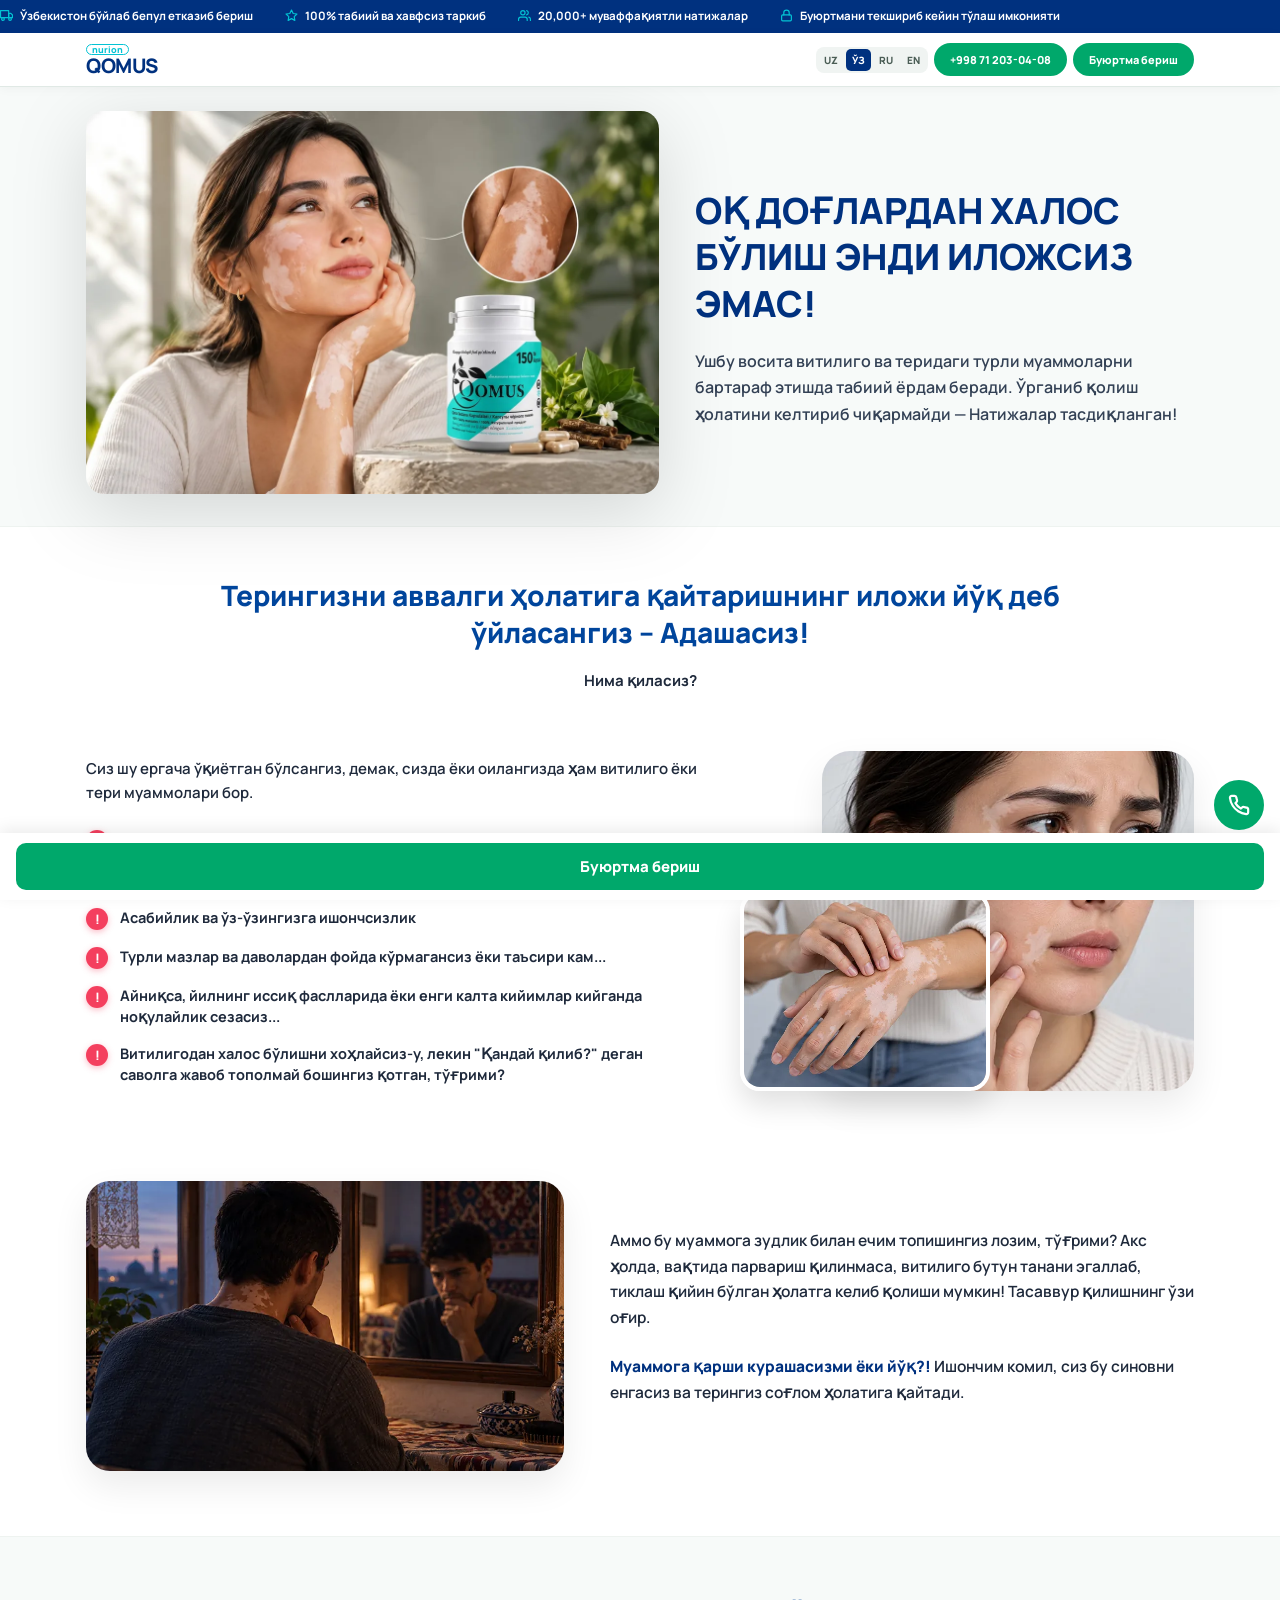
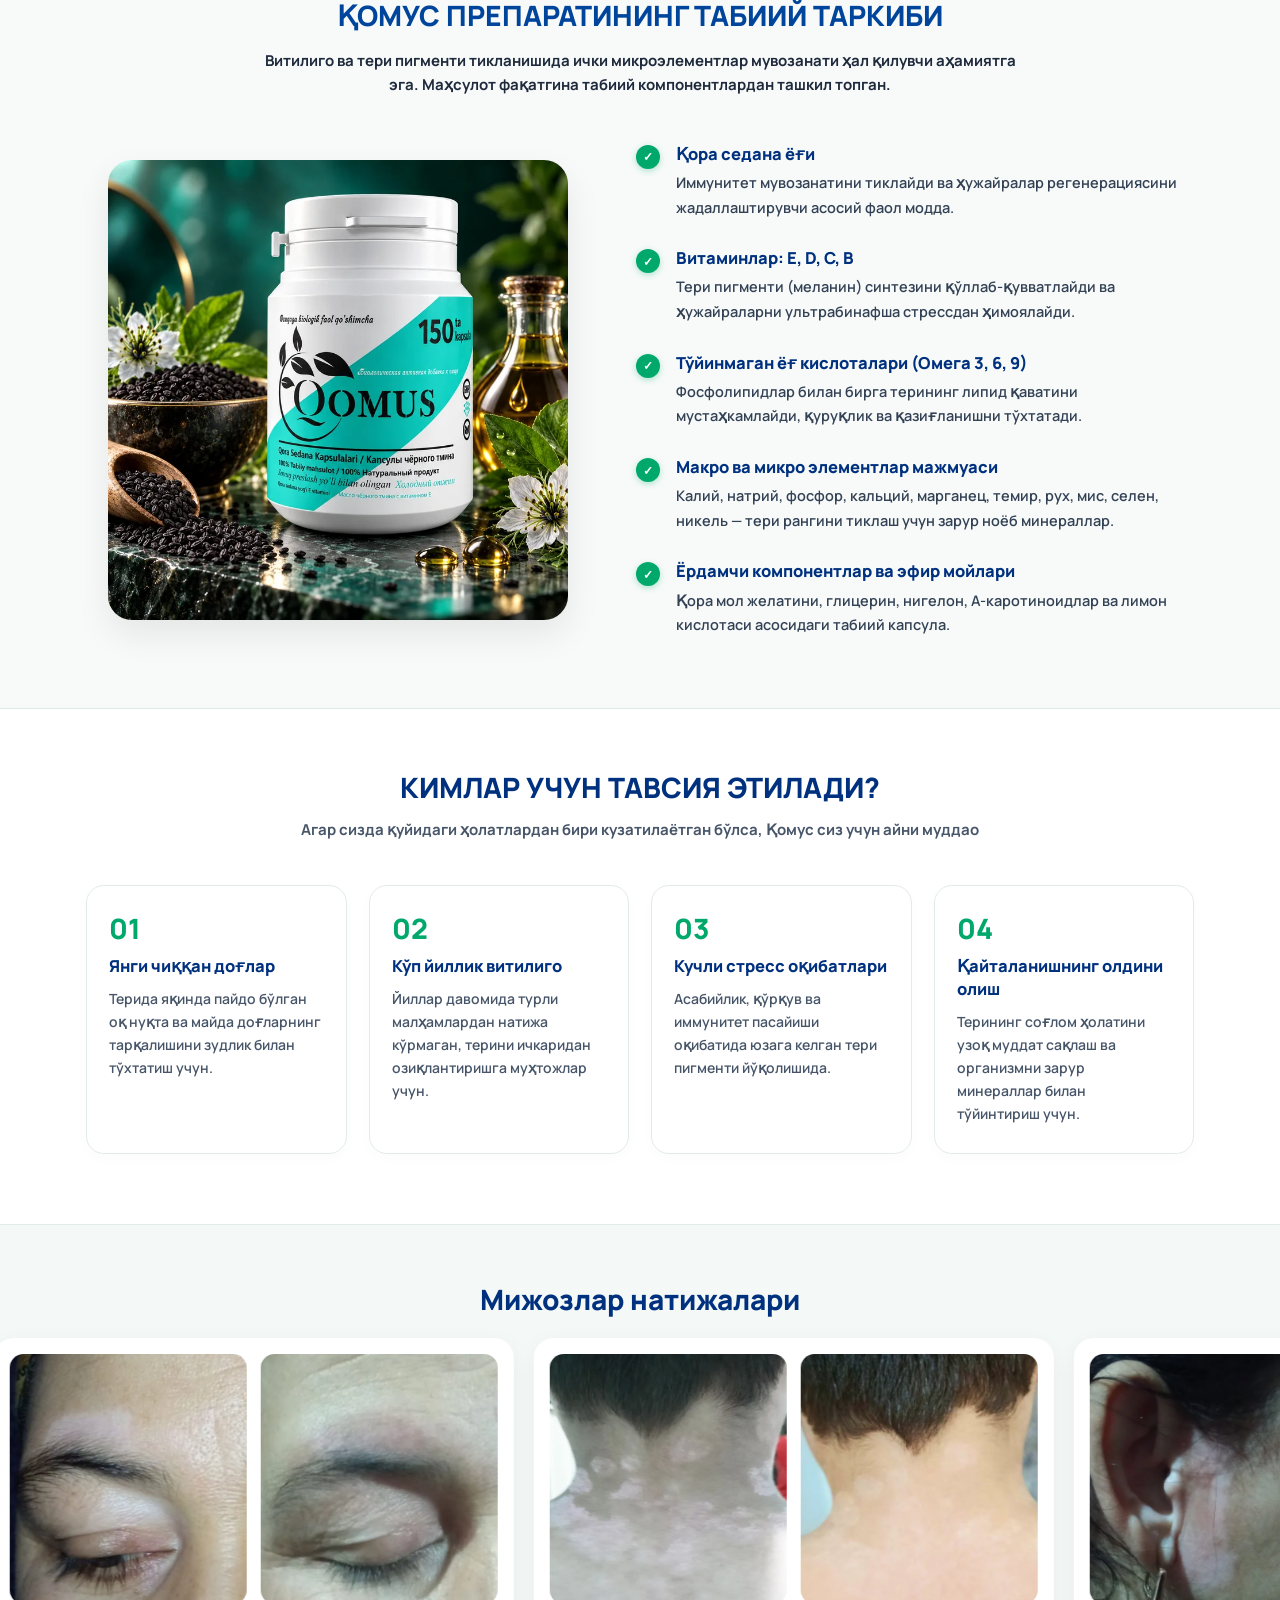
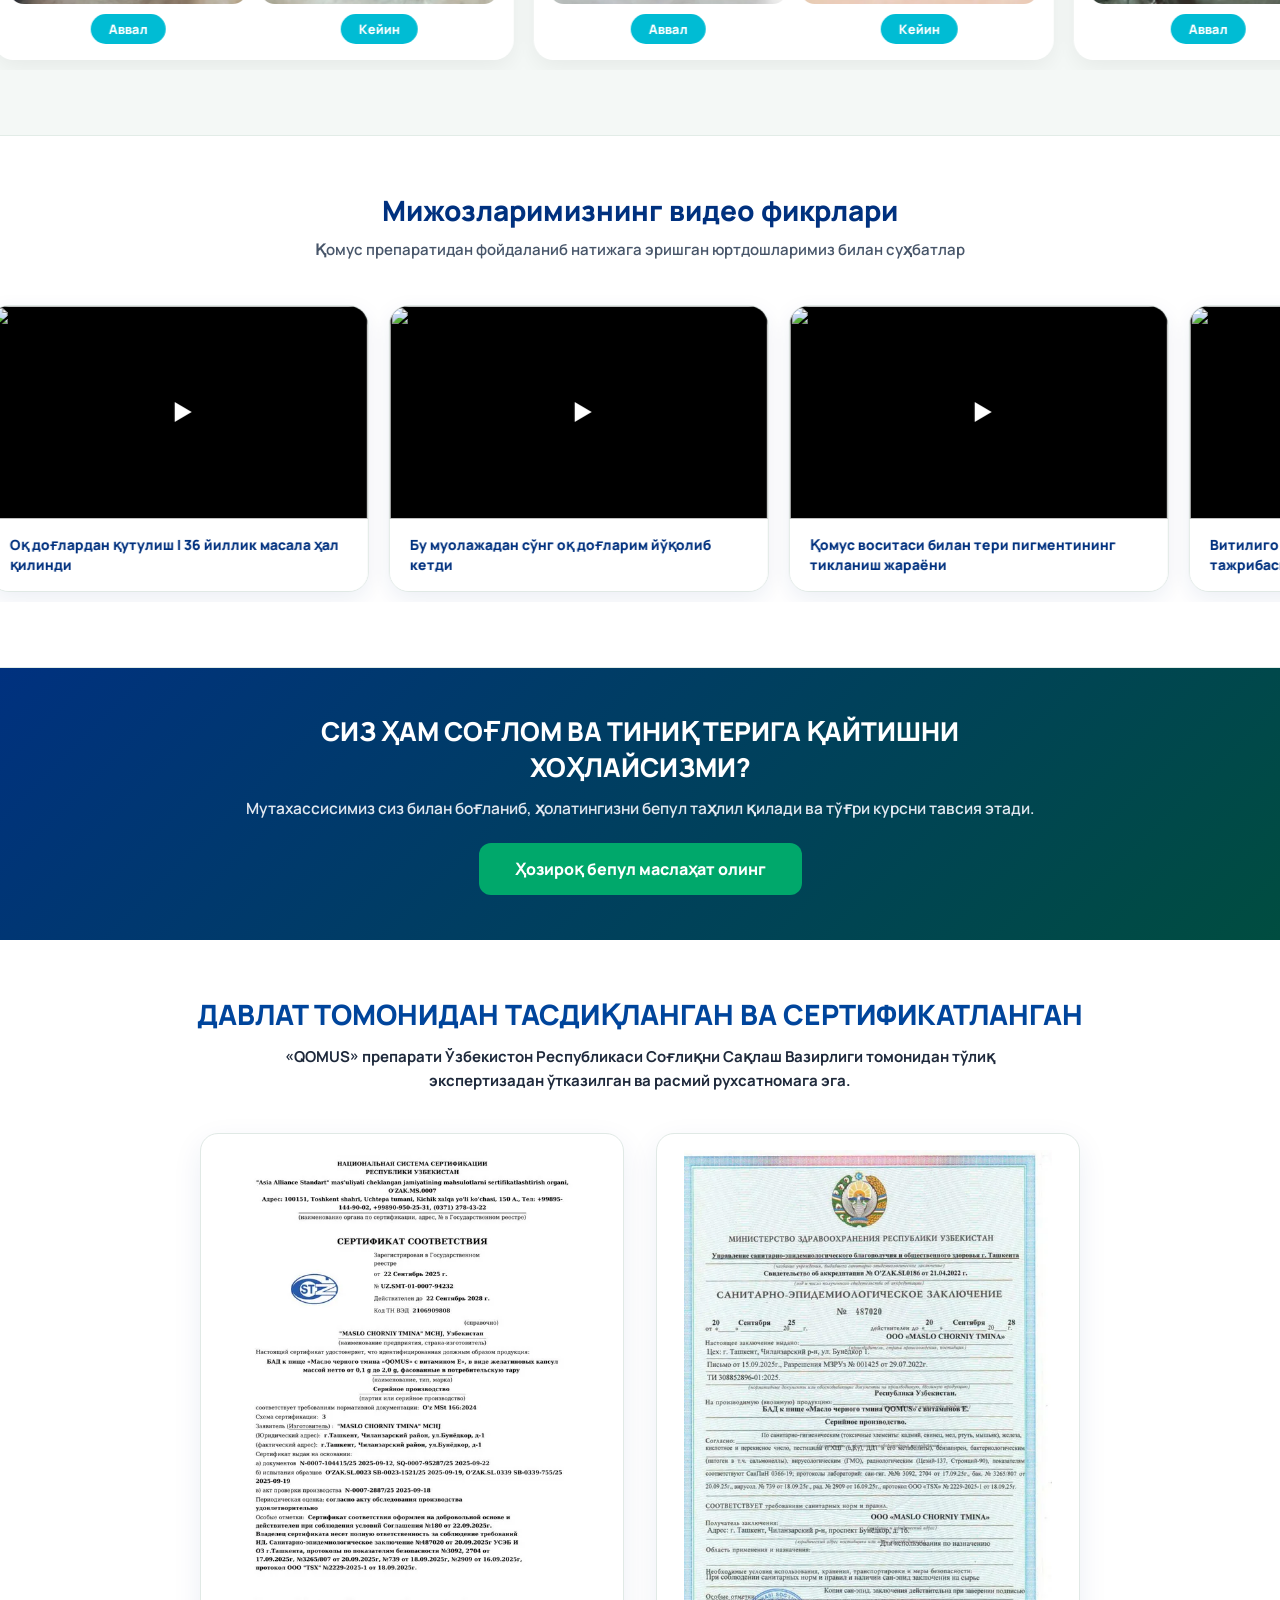
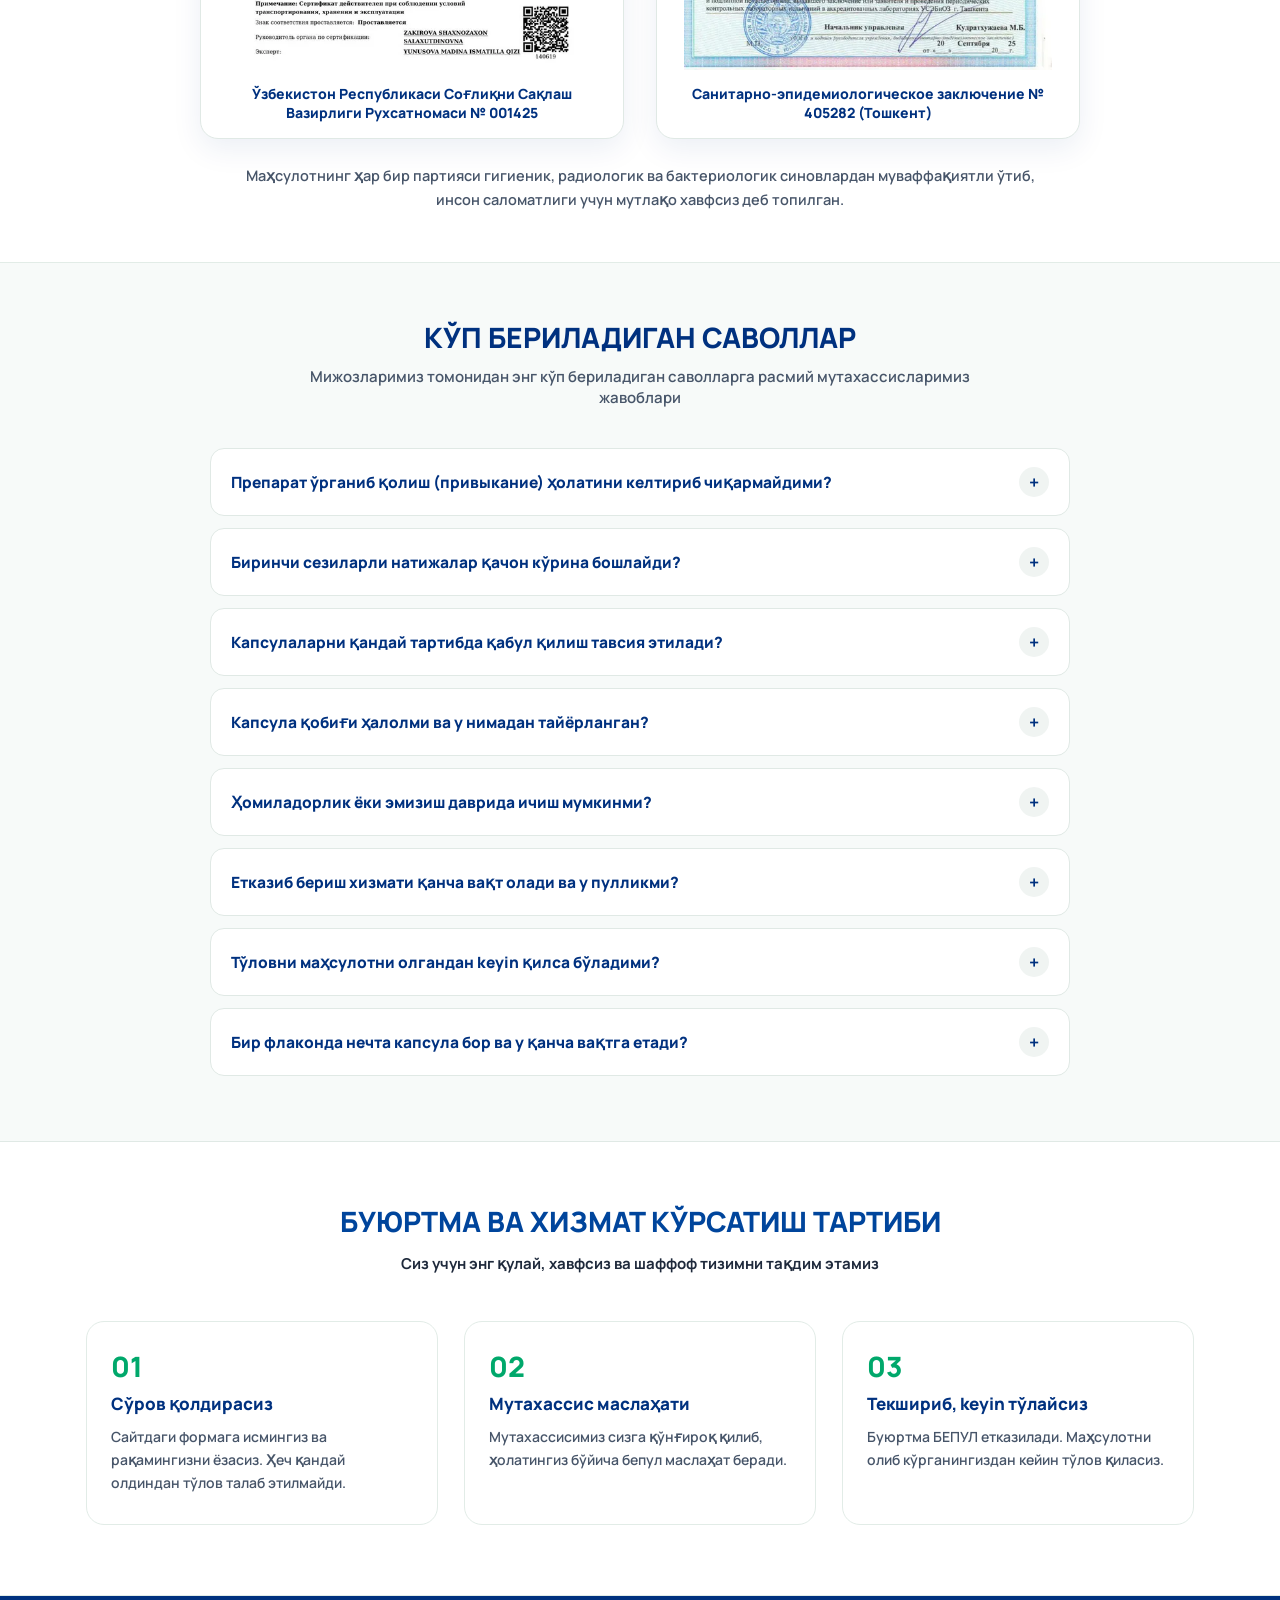
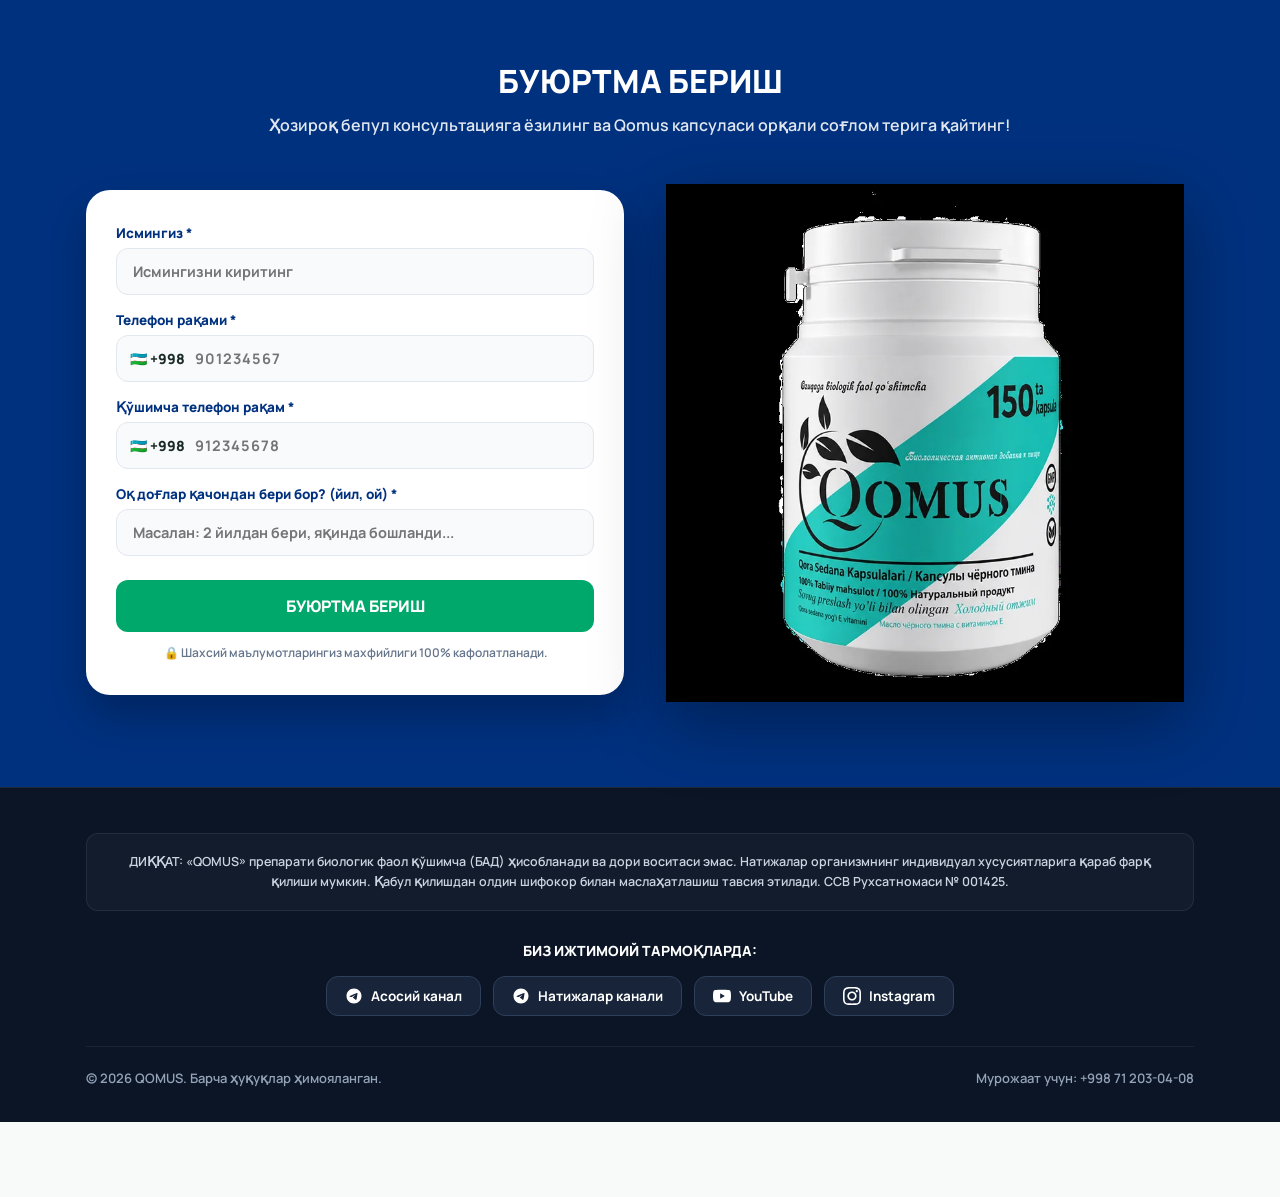
==== commit 7e082b16: "Xavfsizlik, tezlik va SEO bo'yicha tuzatishlar Xavfsizlik: - Telegram bot tokeni HTML dan olib tashl" ====
--- a/index.html
+++ b/index.html
@@ -1,13 +1,140 @@
 <!DOCTYPE html>
-<html lang="uz">
+<html lang="uz-Cyrl">
 <head>
     <meta charset="UTF-8">
     <meta name="viewport" content="width=device-width, initial-scale=1.0">
     <title>QOMUS — Teri Pigmentatsiyasini Tiklovchi Tabiiy Majmua</title>
+    <meta name="description" content="QOMUS — vitiligo va teridagi oq dog'larga qarshi 100% tabiiy kapsula majmuasi. O'zbekiston SSV ruxsatnomasi № 001425. Butun mamlakat bo'ylab bepul yetkazib berish, mahsulotni ko'rib keyin to'lash.">
+    <meta name="robots" content="index, follow">
+    <meta name="theme-color" content="#00317F">
+    <meta name="format-detection" content="telephone=yes">
+    <link rel="icon" href="data:image/svg+xml,%3Csvg xmlns='http://www.w3.org/2000/svg' viewBox='0 0 32 32'%3E%3Crect width='32' height='32' rx='7' fill='%2300317F'/%3E%3Ctext x='16' y='23' font-family='Arial,sans-serif' font-size='19' font-weight='bold' fill='%23ffffff' text-anchor='middle'%3EQ%3C/text%3E%3C/svg%3E">
+    <link rel="apple-touch-icon" href="data:image/svg+xml,%3Csvg xmlns='http://www.w3.org/2000/svg' viewBox='0 0 32 32'%3E%3Crect width='32' height='32' rx='7' fill='%2300317F'/%3E%3Ctext x='16' y='23' font-family='Arial,sans-serif' font-size='19' font-weight='bold' fill='%23ffffff' text-anchor='middle'%3EQ%3C/text%3E%3C/svg%3E">
+
+    <link rel="canonical" href="https://qomus-landing.vercel.app/">
+
+    <!-- SEO: ijtimoiy tarmoqlar uchun -->
+    <meta property="og:type" content="website">
+    <meta property="og:url" content="https://qomus-landing.vercel.app/">
+    <meta property="og:site_name" content="QOMUS">
+    <meta property="og:locale" content="uz_UZ">
+    <meta property="og:title" content="QOMUS — Oq dog'lardan xalos bo'lish endi ilojsiz emas!">
+    <meta property="og:description" content="Vitiligo va teri pigmentatsiyasini tiklovchi 100% tabiiy majmua. SSV ruxsatnomasi № 001425. Bepul yetkazib berish va ko'rib keyin to'lash.">
+    <meta property="og:image" content="https://qomus-landing.vercel.app/images/og-image.jpg">
+    <meta property="og:image:width" content="1200">
+    <meta property="og:image:height" content="801">
+    <meta property="og:image:alt" content="QOMUS kapsulalari flakoni">
+    <meta name="twitter:card" content="summary_large_image">
+    <meta name="twitter:title" content="QOMUS — Oq dog'lardan xalos bo'lish endi ilojsiz emas!">
+    <meta name="twitter:description" content="Vitiligo va teri pigmentatsiyasini tiklovchi 100% tabiiy majmua. Bepul yetkazib berish.">
+    <meta name="twitter:image" content="https://qomus-landing.vercel.app/images/og-image.jpg">
+
+    <script type="application/ld+json">
+[
+  {
+    "@context": "https://schema.org",
+    "@type": "Organization",
+    "name": "QOMUS",
+    "url": "https://qomus-landing.vercel.app/",
+    "logo": "https://qomus-landing.vercel.app/images/og-image.jpg",
+    "description": "Vitiligo va teri pigmentatsiyasini tiklovchi tabiiy kapsula majmuasi",
+    "telephone": "+998712030408",
+    "areaServed": "UZ",
+    "sameAs": [
+      "https://t.me/qomus_vitiligo_oqdog",
+      "https://t.me/qomus_natijalar",
+      "https://www.youtube.com/@Qomusofficial",
+      "https://www.instagram.com/qomus_official/"
+    ],
+    "contactPoint": {
+      "@type": "ContactPoint",
+      "telephone": "+998712030408",
+      "contactType": "sales",
+      "availableLanguage": [
+        "uz",
+        "ru",
+        "en"
+      ]
+    }
+  },
+  {
+    "@context": "https://schema.org",
+    "@type": "FAQPage",
+    "mainEntity": [
+      {
+        "@type": "Question",
+        "name": "Препарат ўрганиб қолиш (привыкание) ҳолатини келтириб чиқармайдими?",
+        "acceptedAnswer": {
+          "@type": "Answer",
+          "text": "Йўқ, “QOMUS” 100% табиий совуқ прессланган қора седана ёғи ва витаминлар мажмуасидан иборат бўлиб, гормонлар ёки кимёвий қўшимчалар сақламайди. Шу сабабли қабул қилиш тўхтатилганда ҳам ўрганиб қолиш ҳолати кузатилмайди."
+        }
+      },
+      {
+        "@type": "Question",
+        "name": "Биринчи сезиларли натижалар қачон кўрина бошлайди?",
+        "acceptedAnswer": {
+          "@type": "Answer",
+          "text": "Организмнинг хусусияти ва касаллик даражасига қараб, одатда мунтазам фойдаланишнинг 3–4 ҳафтасида тери пигментациясида ижобий ўзгаришлар, оқ доғлар четларининг табиий рангга қайта бошлаши кузатилади."
+        }
+      },
+      {
+        "@type": "Question",
+        "name": "Капсулаларни қандай тартибда қабул қилиш тавсия этилади?",
+        "acceptedAnswer": {
+          "@type": "Answer",
+          "text": "Катталар учун кунига 2 маҳал (эрталаб ва кечқурун) овқатдан 20-30 дақиқа олдин 1-2 тадан капсулани илиқ сув билан ичиш тавсия этилади. Аниқ муолажа курсини мутахассис телефон орқали алоҳида белгилаб беради."
+        }
+      },
+      {
+        "@type": "Question",
+        "name": "Капсула қобиғи ҳалолми ва у нимадан тайёрланган?",
+        "acceptedAnswer": {
+          "@type": "Answer",
+          "text": "Капсула қобиғи фақатгина ҳалол сўйилган қора мол желатинидан тайёрланган бўлиб, ошқозонда осон эрийди ва ошқозон-ичак тизимига ҳеч қандай оғирлик қилмайди."
+        }
+      },
+      {
+        "@type": "Question",
+        "name": "Ҳомиладорлик ёки эмизиш даврида ичиш мумкинми?",
+        "acceptedAnswer": {
+          "@type": "Answer",
+          "text": "Ҳомиладорлик ва лактация даврида ҳар қандай биологик фаол қўшимчаларни қабул қилишдан олдин шахсий шифокор билан маслаҳатлашиш тавсия қилинади."
+        }
+      },
+      {
+        "@type": "Question",
+        "name": "Етказиб бериш хизмати қанча вақт олади ва у пулликми?",
+        "acceptedAnswer": {
+          "@type": "Answer",
+          "text": "Ўзбекистон бўйлаб барча вилоят, шаҳар ва туманларга етказиб бериш мутлақо БЕПУЛ амалга оширилади. Тошкент шаҳрида 24 соат ичида, вилоятларга 1-2 кун ичида қўлингизга етказилади."
+        }
+      },
+      {
+        "@type": "Question",
+        "name": "Тўловни маҳсулотни олгандан кейин қилса бўладими?",
+        "acceptedAnswer": {
+          "@type": "Answer",
+          "text": "Албатта! Бизда 100% ишончли тизим йўлга қўйилган: тўлов маҳсулотни курьердан қабул қилиб олиб, сифатига тўлиқ ишонч ҳосил қилганингиздан сўнг (нақд ёки пластик карта орқали) тўланади."
+        }
+      },
+      {
+        "@type": "Question",
+        "name": "Бир флаконда нечта капсула бор ва у қанча вақтга етади?",
+        "acceptedAnswer": {
+          "@type": "Answer",
+          "text": "Бир флаконда 150 та юмшоқ желатин капсула мавжуд. Бу кунига қабул қилинадиган дозага қараб ўртача 1–1.5 ойлик тўлиқ муолажа курси учун етарли ҳисобланади."
+        }
+      }
+    ]
+  }
+]
+    </script>
     <!-- Cyrillic to'liq qo'llab-quvvatlaydigan shrift -->
     <link rel="preconnect" href="https://fonts.googleapis.com">
     <link rel="preconnect" href="https://fonts.gstatic.com" crossorigin>
     <link href="https://fonts.googleapis.com/css2?family=Manrope:wght@500;600;700;800;900&subset=cyrillic,cyrillic-ext,latin&display=swap" rel="stylesheet">
+    <link rel="dns-prefetch" href="https://i.ytimg.com">
+    <link rel="dns-prefetch" href="https://www.youtube-nocookie.com">
 
     <!-- META PIXEL CODE -->
     <script>
@@ -24,7 +151,7 @@
       fbq('track', 'PageView');
     </script>
     <noscript>
-      <img height="1" width="1" style="display:none"
+      <img alt="" height="1" width="1" style="display:none"
            src="https://www.facebook.com/tr?id=1625078522447841&ev=PageView&noscript=1"/>
     </noscript>
 
@@ -167,7 +294,7 @@
         .faq-toggle-icon { width: 30px; height: 30px; border-radius: 50%; background: #f0f4f2; color: #00317F; display: flex; align-items: center; justify-content: center; font-size: 18px; font-weight: 700; flex-shrink: 0; transition: all 0.25s ease; }
         .faq-item.active .faq-toggle-icon { background: #00a86b; color: #ffffff; transform: rotate(45deg); }
         .faq-answer-pane { max-height: 0; overflow: hidden; transition: max-height 0.35s ease, padding 0.35s ease; background: #ffffff; padding: 0 20px; }
-        .faq-item.active .faq-answer-pane { max-height: 250px; padding: 0 20px 18px 20px; }
+        .faq-item.active .faq-answer-pane { max-height: 600px; padding: 0 20px 18px 20px; }
         .faq-answer-pane p { font-size: 14px; line-height: 1.65; color: #475569; font-weight: 600; border-top: 1px solid #f0f4f2; padding-top: 12px; }
 
         /* 10. STEPS */
@@ -274,6 +401,72 @@
             .footer-bottom-flex { flex-direction: column; gap: 10px; text-align: center; }
         }
 
+
+        /* ===== QO'SHIMCHA: fokus, planshet header, video fasad, forma xatolari ===== */
+
+        /* Klaviatura bilan navigatsiya uchun ko'rinadigan fokus */
+        a:focus-visible, button:focus-visible, input:focus-visible { outline: 3px solid #00a86b; outline-offset: 2px; border-radius: 6px; }
+
+        /* Planshet oralig'ida (769-1024px) header elementlari sig'masligi tuzatildi */
+        @media (max-width: 1024px) and (min-width: 769px) {
+            .logo-main { font-size: 18px; }
+            .btn-glow-green { font-size: 10px; padding: 6px 10px; }
+            .lang-btn { padding: 4px 5px; font-size: 9.5px; }
+            .header-right { gap: 5px; }
+        }
+        /* Juda tor ekranlar (320-360px) */
+        @media (max-width: 360px) {
+            .logo-main { font-size: 16px; }
+            .lang-btn { padding: 4px 4px; font-size: 9px; }
+            .btn-glow-green { font-size: 10px; padding: 6px 9px; }
+            .header-right { gap: 4px; }
+        }
+
+        /* YouTube "fasad": video faqat bosilganda yuklanadi (tezlik + maxfiylik) */
+        .video-play { position: absolute; top: 0; left: 0; width: 100%; height: 100%; padding: 0; margin: 0; border: 0; background: #000; cursor: pointer; display: block; overflow: hidden; }
+        .video-play img { width: 100%; height: 100%; object-fit: cover; display: block; }
+        .video-play-icon { position: absolute; top: 50%; left: 50%; transform: translate(-50%, -50%); width: 62px; height: 44px; border-radius: 12px; background: rgba(0, 0, 0, 0.72); display: flex; align-items: center; justify-content: center; transition: background 0.2s ease; }
+        .video-play-icon::after { content: ''; display: block; width: 0; height: 0; border-style: solid; border-width: 9px 0 9px 16px; border-color: transparent transparent transparent #ffffff; margin-left: 3px; }
+        .video-play:hover .video-play-icon, .video-play:focus-visible .video-play-icon { background: #e62117; }
+
+        /* Forma xatolari (alert() o'rniga) */
+        .form-error { display: none; font-size: 12.5px; font-weight: 700; color: #e11d48; margin-top: 6px; }
+        .form-group.has-error .form-error { display: block; }
+        .form-group.has-error .form-input { border-color: #f43f5e; background: #fff5f6; }
+        .btn-submit-order[disabled] { opacity: 0.7; cursor: not-allowed; animation: none; }
+
+        /* Modal: qulayroq yopish va uzun ekranlarda aylantirish */
+        .modal-overlay { overflow-y: auto; }
+        body.modal-open { overflow: hidden; }
+        .modal-close { position: absolute; top: 10px; right: 12px; background: transparent; border: 0; font-size: 26px; line-height: 1; color: #94a3b8; cursor: pointer; padding: 4px 8px; }
+        .modal-card { position: relative; }
+
+        /* Harakatni kamaytirish rejimi (foydalanuvchi tizim sozlamasi) */
+        @media (prefers-reduced-motion: reduce) {
+            html { scroll-behavior: auto; }
+            .ticker-content { animation: none; }
+            *, *::before, *::after { animation-duration: 0.001ms !important; animation-iteration-count: 1 !important; transition-duration: 0.001ms !important; }
+        }
+
+
+        .hp-field { position: absolute !important; left: -9999px !important; width: 1px; height: 1px; overflow: hidden; }
+
+        /* VIDEO FACADE (iframe faqat bosilganda yuklanadi) */
+        .video-facade { display: block; padding: 0; padding-top: 56.25%; border: 0; cursor: pointer; background: #000; width: 100%; overflow: hidden; }
+        .video-facade img { position: absolute; top: 0; left: 0; width: 100%; height: 100%; object-fit: cover; display: block; }
+        .video-play-icon { position: absolute; top: 50%; left: 50%; transform: translate(-50%, -50%); width: 62px; height: 44px; border-radius: 11px; background: rgba(0, 0, 0, 0.65); transition: background 0.2s ease; }
+        .video-play-icon::after { content: ""; position: absolute; top: 50%; left: 50%; transform: translate(-42%, -50%); border-style: solid; border-width: 10px 0 10px 17px; border-color: transparent transparent transparent #ffffff; }
+        .video-facade:hover .video-play-icon, .video-facade:focus-visible .video-play-icon { background: #ff0000; }
+        .video-facade:focus-visible { outline: 3px solid #00a86b; outline-offset: -3px; }
+
+        /* Klaviatura bilan yurganda fokus ko'rinib tursin */
+        .faq-question-btn:focus-visible, .lang-btn:focus-visible, .btn-solid-green:focus-visible,
+        .btn-glow-green:focus-visible, .btn-submit-order:focus-visible, .btn-mid-action:focus-visible,
+        .social-btn:focus-visible, .freeze-call-btn:focus-visible { outline: 3px solid #00317F; outline-offset: 2px; }
+
+        /* Modal yopilganda sahifa orqa fonda sirg'almasin */
+        body.modal-open { overflow: hidden; }
+
         @keyframes pulseGlow { 0% { box-shadow: 0 0 0 0 rgba(0, 168, 107, 0.6); } 70% { box-shadow: 0 0 0 10px rgba(0, 168, 107, 0); } 100% { box-shadow: 0 0 0 0 rgba(0, 168, 107, 0); } }
         @keyframes pulseGlowCircle { 0% { box-shadow: 0 0 0 0 rgba(0, 168, 107, 0.7); } 70% { box-shadow: 0 0 0 14px rgba(0, 168, 107, 0); } 100% { box-shadow: 0 0 0 0 rgba(0, 168, 107, 0); } }
     </style>
@@ -281,9 +474,9 @@
 <body>
 
     <!-- TOP TICKER BAR -->
-    <div class="top-ticker">
+    <div class="top-ticker" id="top">
         <div class="ticker-content" id="ticker-text">
-            <span><svg class="ticker-svg" viewBox="0 0 24 24"><rect x="1" y="3" width="15" height="13"></rect><polygon points="16 8 20 8 23 11 23 16 16 16 8"></polygon><circle cx="5.5" cy="18.5" r="2.5"></circle><circle cx="18.5" cy="18.5" r="2.5"></circle></svg> Ўзбекистон бўйлаб бепул етказиб бериш</span>
+            <span><svg class="ticker-svg" viewBox="0 0 24 24"><rect x="1" y="3" width="15" height="13"></rect><polygon points="16 8 20 8 23 11 23 16 16 16 16 8"></polygon><circle cx="5.5" cy="18.5" r="2.5"></circle><circle cx="18.5" cy="18.5" r="2.5"></circle></svg> Ўзбекистон бўйлаб бепул етказиб бериш</span>
             <span><svg class="ticker-svg" viewBox="0 0 24 24"><path d="M12 2L15.09 8.26L22 9.27L17 14.14L18.18 21.02L12 17.77L5.82 21.02L7 14.14L2 9.27L8.91 8.26L12 2Z"></path></svg> 100% табиий ва хавфсиз таркиб</span>
             <span><svg class="ticker-svg" viewBox="0 0 24 24"><path d="M17 21v-2a4 4 0 0 0-4-4H5a4 4 0 0 0-4 4v2"></path><circle cx="9" cy="7" r="4"></circle><path d="M23 21v-2a4 4 0 0 0-3-3.87"></path><path d="M16 3.13a4 4 0 0 1 0 7.75"></path></svg> 20,000+ муваффақиятли натижалар</span>
             <span><svg class="ticker-svg" viewBox="0 0 24 24"><rect x="3" y="11" width="18" height="11" rx="2" ry="2"></rect><path d="M7 11V7a5 5 0 0 1 10 0v4"></path></svg> Буюртмани текшириб кейин тўлаш имконияти</span>
@@ -293,17 +486,17 @@
     <!-- 1. STICKY HEADER -->
     <header class="main-header">
         <div class="container header-flex">
-            <a href="#" class="logo">
+            <a href="#top" class="logo" aria-label="QOMUS — sahifa boshiga">
                 <span class="logo-sub">nurion</span>
                 <span class="logo-main">QOMUS</span>
             </a>
 
             <div class="header-right">
-                <div class="lang-switcher">
-                    <button class="lang-btn" id="btn-uz" onclick="changeLanguage('uz')">UZ</button>
-                    <button class="lang-btn active" id="btn-uz_cyr" onclick="changeLanguage('uz_cyr')">ЎЗ</button>
-                    <button class="lang-btn" id="btn-ru" onclick="changeLanguage('ru')">RU</button>
-                    <button class="lang-btn" id="btn-en" onclick="changeLanguage('en')">EN</button>
+                <div class="lang-switcher" role="group" aria-label="Sayt tili">
+                    <button type="button" class="lang-btn" id="btn-uz" lang="uz-Latn" aria-pressed="false" onclick="changeLanguage('uz')">UZ</button>
+                    <button type="button" class="lang-btn active" id="btn-uz_cyr" lang="uz-Cyrl" aria-pressed="true" onclick="changeLanguage('uz_cyr')">ЎЗ</button>
+                    <button type="button" class="lang-btn" id="btn-ru" lang="ru" aria-pressed="false" onclick="changeLanguage('ru')">RU</button>
+                    <button type="button" class="lang-btn" id="btn-en" lang="en" aria-pressed="false" onclick="changeLanguage('en')">EN</button>
                 </div>
 
                 <a href="tel:+998712030408" class="btn-glow-green btn-phone-desktop track-call-btn">
@@ -323,20 +516,22 @@
         </div>
     </header>
 
+    <main id="main">
+
     <!-- 2. HERO SECTION -->
     <section class="hero-section">
         <div class="container hero-grid">
             <div class="hero-visual-card">
-                <img src="https://i.postimg.cc/T3d89xxF/IMG-20261017-143020-076.jpg" alt="QOMUS Flakon" class="product-img-large" fetchpriority="high">
+                <img src="images/img-20261017-143020-076.webp" alt="QOMUS Flakon" class="product-img-large" fetchpriority="high" decoding="async" width="1160" height="774">
             </div>
 
             <div class="hero-content">
                 <h1 class="hero-title" id="hero-title">
-                    ОҚ ДОҒЛАРДАН ҲАЛОС БЎЛИШ ЭНДИ ИЛОЖСИЗ ЭМАС!
+                    ОҚ ДОҒЛАРДАН ХАЛОС БЎЛИШ ЭНДИ ИЛОЖСИЗ ЭМАС!
                 </h1>
 
                 <p class="hero-subtitle" id="hero-subtitle">
-                    Ушбу препарат витилиго ва теридаги турли касалликларга ечим бўла олади. Ва ўзига ўргатиб қўймайди - Натижа кафолатланган!
+                    Ушбу восита витилиго ва теридаги турли муаммоларни бартараф этишда табиий ёрдам беради. Ўрганиб қолиш ҳолатини келтириб чиқармайди — Натижалар тасдиқланган!
                 </p>
             </div>
         </div>
@@ -367,23 +562,23 @@
                 </div>
 
                 <div class="ref-image-wrapper">
-                    <img src="https://i.postimg.cc/YqnwJF2h/IMG-20260924-115226-478.png" alt="Vitiligo yuzda" class="img-main-vitiligo" loading="lazy">
-                    <img src="https://i.postimg.cc/WbWPQZpt/IMG-20260924-115226-125.png" alt="Vitiligo qo'lda" class="img-overlap-hand" loading="lazy">
+                    <img src="images/img-20260924-115226-478.webp" alt="Vitiligo yuzda" class="img-main-vitiligo" loading="lazy" decoding="async" width="700" height="540">
+                    <img src="images/img-20260924-115226-125.webp" alt="Vitiligo qo'lda" class="img-overlap-hand" loading="lazy" decoding="async" width="500" height="360">
                 </div>
             </div>
 
             <div class="ref-row-2">
                 <div class="ref-img-card-2">
-                    <img src="https://i.postimg.cc/dttYH6Fk/IMG-20260924-115226-737.png" alt="Xavotir va umid" class="img-single-card" loading="lazy">
+                    <img src="images/img-20260924-115226-737.webp" alt="Xavotir va umid" class="img-single-card" loading="lazy" decoding="async" width="700" height="467">
                 </div>
 
                 <div class="ref-text-block-2">
                     <p id="ref-c2-p1">
-                        Аммо бу муаммоларга зудлик билан ечим топишингиз лозим, тўғрими? Акс ҳолда, вақтида даволанмаса, витилиго бутун танани эгаллаб, тузатиб бўлмас ҳолатга келиб қолиши мумкин! Тасаввур қилишнинг ўзи даҳшатли.
+                        Аммо бу муаммога зудлик билан ечим топишингиз лозим, тўғрими? Акс ҳолда, вақтида парвариш қилинмаса, витилиго бутун танани эгаллаб, тиклаш қийин бўлган ҳолатга келиб қолиши мумкин! Тасаввур қилишнинг ўзи оғир.
                     </p>
 
                     <p id="ref-c2-p2">
-                        <strong>Касалликга қарши курашасизми ёки йўқ?!</strong> Ишончим комил, сиз бу муаммони енгасиз ва терингиз соғлом ҳолатига қайтади.
+                        <strong>Муаммога қарши курашасизми ёки йўқ?!</strong> Ишончим комил, сиз бу синовни енгасиз ва терингиз соғлом ҳолатига қайтади.
                     </p>
                 </div>
             </div>
@@ -400,7 +595,7 @@
 
             <div class="comp-grid">
                 <div class="comp-visual-box">
-                    <img src="https://i.postimg.cc/prBP91tQ/IMG-20260924-115246-503.png" alt="QOMUS Tarkibi" class="comp-product-img" loading="lazy">
+                    <img src="images/img-20260924-115246-503.webp" alt="QOMUS Tarkibi" class="comp-product-img" loading="lazy" decoding="async" width="800" height="800">
                 </div>
 
                 <div class="comp-clean-list">
@@ -489,17 +684,17 @@
 
         <div class="marquee-viewport" id="imgViewport">
             <div class="marquee-track" id="imgMarqueeTrack">
-                <div class="result-card-pair"><div class="result-col"><img src="https://i.postimg.cc/brqhjH2r/IMG-20260924-115230-717.png" alt="Avval" class="result-img" loading="lazy"><span class="result-badge badge-before">Аввал</span></div><div class="result-col"><img src="https://i.postimg.cc/Y96HVyjW/IMG-20260924-115231-698.png" alt="Keyin" class="result-img" loading="lazy"><span class="result-badge badge-after">Кейин</span></div></div>
-                <div class="result-card-pair"><div class="result-col"><img src="https://i.postimg.cc/RhGzC67S/IMG-20260924-115231-600.png" alt="Avval" class="result-img" loading="lazy"><span class="result-badge badge-before">Аввал</span></div><div class="result-col"><img src="https://i.postimg.cc/3JJTS1hh/IMG-20260924-115230-855.png" alt="Keyin" class="result-img" loading="lazy"><span class="result-badge badge-after">Кейин</span></div></div>
-                <div class="result-card-pair"><div class="result-col"><img src="https://i.postimg.cc/vTGsdL6x/IMG-20260924-115231-220.png" alt="Avval" class="result-img" loading="lazy"><span class="result-badge badge-before">Аввал</span></div><div class="result-col"><img src="https://i.postimg.cc/fWvsfF62/IMG-20260924-115231-494.png" alt="Keyin" class="result-img" loading="lazy"><span class="result-badge badge-after">Кейин</span></div></div>
-                <div class="result-card-pair"><div class="result-col"><img src="https://i.postimg.cc/kGwdM6xs/IMG-20260924-115231-501.png" alt="Avval" class="result-img" loading="lazy"><span class="result-badge badge-before">Аввал</span></div><div class="result-col"><img src="https://i.postimg.cc/hjLBw3hn/IMG-20260924-115236-527.png" alt="Keyin" class="result-img" loading="lazy"><span class="result-badge badge-after">Кейин</span></div></div>
-                <div class="result-card-pair"><div class="result-col"><img src="https://i.postimg.cc/Yqprck1Z/IMG-20260924-115243-634.png" alt="Avval" class="result-img" loading="lazy"><span class="result-badge badge-before">Аввал</span></div><div class="result-col"><img src="https://i.postimg.cc/MT7S4rXG/IMG-20260924-115231-684.png" alt="Keyin" class="result-img" loading="lazy"><span class="result-badge badge-after">Кейин</span></div></div>
-                <div class="result-card-pair"><div class="result-col"><img src="https://i.postimg.cc/TYCRfS0R/IMG-20260924-115236-023.png" alt="Avval" class="result-img" loading="lazy"><span class="result-badge badge-before">Аввал</span></div><div class="result-col"><img src="https://i.postimg.cc/15J9sTB4/IMG-20260924-115236-139.png" alt="Keyin" class="result-img" loading="lazy"><span class="result-badge badge-after">Кейин</span></div></div>
-                <div class="result-card-pair"><div class="result-col"><img src="https://i.postimg.cc/wjrgsmST/IMG-20260924-115236-145.png" alt="Avval" class="result-img" loading="lazy"><span class="result-badge badge-before">Аввал</span></div><div class="result-col"><img src="https://i.postimg.cc/hjWn2qDC/IMG-20260924-115236-389.png" alt="Keyin" class="result-img" loading="lazy"><span class="result-badge badge-after">Кейин</span></div></div>
-                <div class="result-card-pair"><div class="result-col"><img src="https://i.postimg.cc/bw5p2t4F/IMG-20260924-115236-429.png" alt="Avval" class="result-img" loading="lazy"><span class="result-badge badge-before">Аввал</span></div><div class="result-col"><img src="https://i.postimg.cc/yYV1qBmY/IMG-20260924-115236-282.png" alt="Keyin" class="result-img" loading="lazy"><span class="result-badge badge-after">Кейин</span></div></div>
-                <div class="result-card-pair"><div class="result-col"><img src="https://i.postimg.cc/CLFhyYGw/IMG-20260924-115236-542.png" alt="Avval" class="result-img" loading="lazy"><span class="result-badge badge-before">Аввал</span></div><div class="result-col"><img src="https://i.postimg.cc/vBrsjSDb/IMG-20260924-115236-914.png" alt="Keyin" class="result-img" loading="lazy"><span class="result-badge badge-after">Кейин</span></div></div>
-                <div class="result-card-pair"><div class="result-col"><img src="https://i.postimg.cc/NfpgBVD4/IMG-20260924-115236-859.png" alt="Avval" class="result-img" loading="lazy"><span class="result-badge badge-before">Аввал</span></div><div class="result-col"><img src="https://i.postimg.cc/dtqsMv2c/IMG-20260924-115243-846.png" alt="Keyin" class="result-img" loading="lazy"><span class="result-badge badge-after">Кейин</span></div></div>
-                <div class="result-card-pair"><div class="result-col"><img src="https://i.postimg.cc/jq6xkCJ9/IMG-20260924-115243-265.png" alt="Avval" class="result-img" loading="lazy"><span class="result-badge badge-before">Аввал</span></div><div class="result-col"><img src="https://i.postimg.cc/NfgshY1V/IMG-20260924-115243-398.png" alt="Keyin" class="result-img" loading="lazy"><span class="result-badge badge-after">Кейин</span></div></div>
+                <div class="result-card-pair"><div class="result-col"><img src="images/img-20260924-115230-717.webp" alt="Avval" class="result-img" loading="lazy" draggable="false" decoding="async" width="600" height="600"><span class="result-badge badge-before">Аввал</span></div><div class="result-col"><img src="images/img-20260924-115231-698.webp" alt="Keyin" class="result-img" loading="lazy" draggable="false" decoding="async" width="600" height="600"><span class="result-badge badge-after">Кейин</span></div></div>
+                <div class="result-card-pair"><div class="result-col"><img src="images/img-20260924-115231-600.webp" alt="Avval" class="result-img" loading="lazy" draggable="false" decoding="async" width="600" height="600"><span class="result-badge badge-before">Аввал</span></div><div class="result-col"><img src="images/img-20260924-115230-855.webp" alt="Keyin" class="result-img" loading="lazy" draggable="false" decoding="async" width="600" height="600"><span class="result-badge badge-after">Кейин</span></div></div>
+                <div class="result-card-pair"><div class="result-col"><img src="images/img-20260924-115231-220.webp" alt="Avval" class="result-img" loading="lazy" draggable="false" decoding="async" width="600" height="600"><span class="result-badge badge-before">Аввал</span></div><div class="result-col"><img src="images/img-20260924-115231-494.webp" alt="Keyin" class="result-img" loading="lazy" draggable="false" decoding="async" width="600" height="600"><span class="result-badge badge-after">Кейин</span></div></div>
+                <div class="result-card-pair"><div class="result-col"><img src="images/img-20260924-115231-501.webp" alt="Avval" class="result-img" loading="lazy" draggable="false" decoding="async" width="600" height="600"><span class="result-badge badge-before">Аввал</span></div><div class="result-col"><img src="images/img-20260924-115236-527.webp" alt="Keyin" class="result-img" loading="lazy" draggable="false" decoding="async" width="600" height="600"><span class="result-badge badge-after">Кейин</span></div></div>
+                <div class="result-card-pair"><div class="result-col"><img src="images/img-20260924-115243-634.webp" alt="Avval" class="result-img" loading="lazy" draggable="false" decoding="async" width="600" height="600"><span class="result-badge badge-before">Аввал</span></div><div class="result-col"><img src="images/img-20260924-115231-684.webp" alt="Keyin" class="result-img" loading="lazy" draggable="false" decoding="async" width="600" height="600"><span class="result-badge badge-after">Кейин</span></div></div>
+                <div class="result-card-pair"><div class="result-col"><img src="images/img-20260924-115236-023.webp" alt="Avval" class="result-img" loading="lazy" draggable="false" decoding="async" width="600" height="600"><span class="result-badge badge-before">Аввал</span></div><div class="result-col"><img src="images/img-20260924-115236-139.webp" alt="Keyin" class="result-img" loading="lazy" draggable="false" decoding="async" width="600" height="600"><span class="result-badge badge-after">Кейин</span></div></div>
+                <div class="result-card-pair"><div class="result-col"><img src="images/img-20260924-115236-145.webp" alt="Avval" class="result-img" loading="lazy" draggable="false" decoding="async" width="600" height="600"><span class="result-badge badge-before">Аввал</span></div><div class="result-col"><img src="images/img-20260924-115236-389.webp" alt="Keyin" class="result-img" loading="lazy" draggable="false" decoding="async" width="600" height="600"><span class="result-badge badge-after">Кейин</span></div></div>
+                <div class="result-card-pair"><div class="result-col"><img src="images/img-20260924-115236-429.webp" alt="Avval" class="result-img" loading="lazy" draggable="false" decoding="async" width="600" height="600"><span class="result-badge badge-before">Аввал</span></div><div class="result-col"><img src="images/img-20260924-115236-282.webp" alt="Keyin" class="result-img" loading="lazy" draggable="false" decoding="async" width="600" height="600"><span class="result-badge badge-after">Кейин</span></div></div>
+                <div class="result-card-pair"><div class="result-col"><img src="images/img-20260924-115236-542.webp" alt="Avval" class="result-img" loading="lazy" draggable="false" decoding="async" width="600" height="600"><span class="result-badge badge-before">Аввал</span></div><div class="result-col"><img src="images/img-20260924-115236-914.webp" alt="Keyin" class="result-img" loading="lazy" draggable="false" decoding="async" width="600" height="600"><span class="result-badge badge-after">Кейин</span></div></div>
+                <div class="result-card-pair"><div class="result-col"><img src="images/img-20260924-115236-859.webp" alt="Avval" class="result-img" loading="lazy" draggable="false" decoding="async" width="600" height="600"><span class="result-badge badge-before">Аввал</span></div><div class="result-col"><img src="images/img-20260924-115243-846.webp" alt="Keyin" class="result-img" loading="lazy" draggable="false" decoding="async" width="600" height="600"><span class="result-badge badge-after">Кейин</span></div></div>
+                <div class="result-card-pair"><div class="result-col"><img src="images/img-20260924-115243-265.webp" alt="Avval" class="result-img" loading="lazy" draggable="false" decoding="async" width="600" height="600"><span class="result-badge badge-before">Аввал</span></div><div class="result-col"><img src="images/img-20260924-115243-398.webp" alt="Keyin" class="result-img" loading="lazy" draggable="false" decoding="async" width="600" height="600"><span class="result-badge badge-after">Кейин</span></div></div>
             </div>
         </div>
     </section>
@@ -513,16 +708,16 @@
 
         <div class="marquee-viewport" id="vidViewport">
             <div class="marquee-track" id="vidMarqueeTrack">
-                <div class="video-card-item"><div class="video-embed-box"><iframe src="https://www.youtube.com/embed/WTWcRNIFo0E" title="Qomus video 1" allowfullscreen loading="lazy"></iframe></div><div class="video-card-footer"><h4 class="video-card-title" id="vt-1">Оқ доғлардан қутулиш | 36 йиллик масала ҳал қилинди</h4></div></div>
-                <div class="video-card-item"><div class="video-embed-box"><iframe src="https://www.youtube.com/embed/kU2up3x5aow" title="Qomus video 2" allowfullscreen loading="lazy"></iframe></div><div class="video-card-footer"><h4 class="video-card-title" id="vt-2">Бу муолажадан сўнг оқ доғларим йўқолиб кетди</h4></div></div>
-                <div class="video-card-item"><div class="video-embed-box"><iframe src="https://www.youtube.com/embed/NMz7hrU2C50" title="Qomus video 3" allowfullscreen loading="lazy"></iframe></div><div class="video-card-footer"><h4 class="video-card-title" id="vt-3">Қомус воситаси билан тери пигментининг тикланиш жараёни</h4></div></div>
-                <div class="video-card-item"><div class="video-embed-box"><iframe src="https://www.youtube.com/embed/65pHdT3o-Tg" title="Qomus video 4" allowfullscreen loading="lazy"></iframe></div><div class="video-card-footer"><h4 class="video-card-title" id="vt-4">Витилиго ва оқ доғлар бўйича мижозимиз тажрибаси</h4></div></div>
-                <div class="video-card-item"><div class="video-embed-box"><iframe src="https://www.youtube.com/embed/Y-YUxhdenT4" title="Qomus video 5" allowfullscreen loading="lazy"></iframe></div><div class="video-card-footer"><h4 class="video-card-title" id="vt-5">Қомус билан теридаги ўзгаришлар ва натижа</h4></div></div>
-                <div class="video-card-item"><div class="video-embed-box"><iframe src="https://www.youtube.com/embed/bg32I_CkAY0" title="Qomus video 6" allowfullscreen loading="lazy"></iframe></div><div class="video-card-footer"><h4 class="video-card-title" id="vt-6">Витилиго муаммосидан сўнг соғлом терига қайтиш</h4></div></div>
-                <div class="video-card-item"><div class="video-embed-box"><iframe src="https://www.youtube.com/embed/lrEqBIDziwM" title="Qomus video 7" allowfullscreen loading="lazy"></iframe></div><div class="video-card-footer"><h4 class="video-card-title" id="vt-7">Оқ доғлар профилактикаси ва терининг тикланиши</h4></div></div>
-                <div class="video-card-item"><div class="video-embed-box"><iframe src="https://www.youtube.com/embed/LJZAX06GEsM" title="Qomus video 8" allowfullscreen loading="lazy"></iframe></div><div class="video-card-footer"><h4 class="video-card-title" id="vt-8">Парвариш босқичлари ва ижобий ўзгаришлар</h4></div></div>
-                <div class="video-card-item"><div class="video-embed-box"><iframe src="https://www.youtube.com/embed/Sfjj0u_MRko" title="Qomus video 9" allowfullscreen loading="lazy"></iframe></div><div class="video-card-footer"><h4 class="video-card-title" id="vt-9">Қомус воситаси бўйича мижоз шарҳи</h4></div></div>
-                <div class="video-card-item"><div class="video-embed-box"><iframe src="https://www.youtube.com/embed/u_kBYJorENs" title="Qomus video 10" allowfullscreen loading="lazy"></iframe></div><div class="video-card-footer"><h4 class="video-card-title" id="vt-10">Ҳақиқий натижалар: мижоз билан жонли мулоқот</h4></div></div>
+                <div class="video-card-item"><button type="button" class="video-embed-box video-facade" data-yt="WTWcRNIFo0E" aria-label="Videoni ishga tushirish: Оқ доғлардан қутулиш | 36 йиллик масала ҳал қилинди"><img src="https://i.ytimg.com/vi/WTWcRNIFo0E/hqdefault.jpg" alt="" loading="lazy" decoding="async" draggable="false" width="480" height="360"><span class="video-play-icon" aria-hidden="true"></span></button><div class="video-card-footer"><h4 class="video-card-title" id="vt-1" data-vt="1">Оқ доғлардан қутулиш | 36 йиллик масала ҳал қилинди</h4></div></div>
+                <div class="video-card-item"><button type="button" class="video-embed-box video-facade" data-yt="kU2up3x5aow" aria-label="Videoni ishga tushirish: Бу муолажадан сўнг оқ доғларим йўқолиб кетди"><img src="https://i.ytimg.com/vi/kU2up3x5aow/hqdefault.jpg" alt="" loading="lazy" decoding="async" draggable="false" width="480" height="360"><span class="video-play-icon" aria-hidden="true"></span></button><div class="video-card-footer"><h4 class="video-card-title" id="vt-2" data-vt="2">Бу муолажадан сўнг оқ доғларим йўқолиб кетди</h4></div></div>
+                <div class="video-card-item"><button type="button" class="video-embed-box video-facade" data-yt="NMz7hrU2C50" aria-label="Videoni ishga tushirish: Қомус воситаси билан тери пигментининг тикланиш жараёни"><img src="https://i.ytimg.com/vi/NMz7hrU2C50/hqdefault.jpg" alt="" loading="lazy" decoding="async" draggable="false" width="480" height="360"><span class="video-play-icon" aria-hidden="true"></span></button><div class="video-card-footer"><h4 class="video-card-title" id="vt-3" data-vt="3">Қомус воситаси билан тери пигментининг тикланиш жараёни</h4></div></div>
+                <div class="video-card-item"><button type="button" class="video-embed-box video-facade" data-yt="65pHdT3o-Tg" aria-label="Videoni ishga tushirish: Витилиго ва оқ доғлар бўйича мижозимиз тажрибаси"><img src="https://i.ytimg.com/vi/65pHdT3o-Tg/hqdefault.jpg" alt="" loading="lazy" decoding="async" draggable="false" width="480" height="360"><span class="video-play-icon" aria-hidden="true"></span></button><div class="video-card-footer"><h4 class="video-card-title" id="vt-4" data-vt="4">Витилиго ва оқ доғлар бўйича мижозимиз тажрибаси</h4></div></div>
+                <div class="video-card-item"><button type="button" class="video-embed-box video-facade" data-yt="Y-YUxhdenT4" aria-label="Videoni ishga tushirish: Қомус билан теридаги ўзгаришлар ва натижа"><img src="https://i.ytimg.com/vi/Y-YUxhdenT4/hqdefault.jpg" alt="" loading="lazy" decoding="async" draggable="false" width="480" height="360"><span class="video-play-icon" aria-hidden="true"></span></button><div class="video-card-footer"><h4 class="video-card-title" id="vt-5" data-vt="5">Қомус билан теридаги ўзгаришлар ва натижа</h4></div></div>
+                <div class="video-card-item"><button type="button" class="video-embed-box video-facade" data-yt="bg32I_CkAY0" aria-label="Videoni ishga tushirish: Витилиго муаммосидан сўнг соғлом терига қайтиш"><img src="https://i.ytimg.com/vi/bg32I_CkAY0/hqdefault.jpg" alt="" loading="lazy" decoding="async" draggable="false" width="480" height="360"><span class="video-play-icon" aria-hidden="true"></span></button><div class="video-card-footer"><h4 class="video-card-title" id="vt-6" data-vt="6">Витилиго муаммосидан сўнг соғлом терига қайтиш</h4></div></div>
+                <div class="video-card-item"><button type="button" class="video-embed-box video-facade" data-yt="lrEqBIDziwM" aria-label="Videoni ishga tushirish: Оқ доғлар профилактикаси ва терининг тикланиши"><img src="https://i.ytimg.com/vi/lrEqBIDziwM/hqdefault.jpg" alt="" loading="lazy" decoding="async" draggable="false" width="480" height="360"><span class="video-play-icon" aria-hidden="true"></span></button><div class="video-card-footer"><h4 class="video-card-title" id="vt-7" data-vt="7">Оқ доғлар профилактикаси ва терининг тикланиши</h4></div></div>
+                <div class="video-card-item"><button type="button" class="video-embed-box video-facade" data-yt="LJZAX06GEsM" aria-label="Videoni ishga tushirish: Парвариш босқичлари ва ижобий ўзгаришлар"><img src="https://i.ytimg.com/vi/LJZAX06GEsM/hqdefault.jpg" alt="" loading="lazy" decoding="async" draggable="false" width="480" height="360"><span class="video-play-icon" aria-hidden="true"></span></button><div class="video-card-footer"><h4 class="video-card-title" id="vt-8" data-vt="8">Парвариш босқичлари ва ижобий ўзгаришлар</h4></div></div>
+                <div class="video-card-item"><button type="button" class="video-embed-box video-facade" data-yt="Sfjj0u_MRko" aria-label="Videoni ishga tushirish: Қомус воситаси бўйича мижоз шарҳи"><img src="https://i.ytimg.com/vi/Sfjj0u_MRko/hqdefault.jpg" alt="" loading="lazy" decoding="async" draggable="false" width="480" height="360"><span class="video-play-icon" aria-hidden="true"></span></button><div class="video-card-footer"><h4 class="video-card-title" id="vt-9" data-vt="9">Қомус воситаси бўйича мижоз шарҳи</h4></div></div>
+                <div class="video-card-item"><button type="button" class="video-embed-box video-facade" data-yt="u_kBYJorENs" aria-label="Videoni ishga tushirish: Ҳақиқий натижалар: мижоз билан жонли мулоқот"><img src="https://i.ytimg.com/vi/u_kBYJorENs/hqdefault.jpg" alt="" loading="lazy" decoding="async" draggable="false" width="480" height="360"><span class="video-play-icon" aria-hidden="true"></span></button><div class="video-card-footer"><h4 class="video-card-title" id="vt-10" data-vt="10">Ҳақиқий натижалар: мижоз билан жонли мулоқот</h4></div></div>
             </div>
         </div>
     </section>
@@ -548,12 +743,12 @@
 
             <div class="cert-grid">
                 <div class="cert-card">
-                    <img src="https://i.postimg.cc/8zdLpLcd/IMG-20260924-133737-359.jpg" alt="SSV Ruxsatnomasi va Sertifikat" loading="lazy">
+                    <img src="images/img-20260924-133737-359.webp" alt="SSV Ruxsatnomasi va Sertifikat" loading="lazy" decoding="async" width="517" height="800">
                     <p class="cert-caption" id="cert-cap-1">Ўзбекистон Республикаси Соғлиқни Сақлаш Вазирлиги Рухсатномаси № 001425</p>
                 </div>
 
                 <div class="cert-card">
-                    <img src="https://i.postimg.cc/QdZpZf8m/IMG-20260924-133732-180.jpg" alt="Sanitariya xulosasi" loading="lazy">
+                    <img src="images/img-20260924-133732-180.webp" alt="Sanitariya xulosasi" loading="lazy" decoding="async" width="566" height="800">
                     <p class="cert-caption" id="cert-cap-2">Санитарно-эпидемиологическое заключение № 405282 (Тошкент)</p>
                 </div>
             </div>
@@ -574,81 +769,81 @@
 
             <div class="faq-container">
                 <div class="faq-item">
-                    <button type="button" class="faq-question-btn" onclick="toggleFaq(this)">
+                    <button type="button" class="faq-question-btn" aria-expanded="false" aria-controls="fa-pane-1" onclick="toggleFaq(this)">
                         <span id="fq-1">Препарат ўрганиб қолиш (привыкание) ҳолатини келтириб чиқармайдими?</span>
                         <div class="faq-toggle-icon">+</div>
                     </button>
-                    <div class="faq-answer-pane">
+                    <div class="faq-answer-pane" id="fa-pane-1" role="region">
                         <p id="fa-1">Йўқ, “QOMUS” 100% табиий совуқ прессланган қора седана ёғи ва витаминлар мажмуасидан иборат бўлиб, гормонлар ёки кимёвий қўшимчалар сақламайди. Шу сабабли қабул қилиш тўхтатилганда ҳам ўрганиб қолиш ҳолати кузатилмайди.</p>
                     </div>
                 </div>
 
                 <div class="faq-item">
-                    <button type="button" class="faq-question-btn" onclick="toggleFaq(this)">
+                    <button type="button" class="faq-question-btn" aria-expanded="false" aria-controls="fa-pane-2" onclick="toggleFaq(this)">
                         <span id="fq-2">Биринчи сезиларли натижалар қачон кўрина бошлайди?</span>
                         <div class="faq-toggle-icon">+</div>
                     </button>
-                    <div class="faq-answer-pane">
+                    <div class="faq-answer-pane" id="fa-pane-2" role="region">
                         <p id="fa-2">Организмнинг хусусияти ва касаллик даражасига қараб, одатда мунтазам фойдаланишнинг 3–4 ҳафтасида тери пигментациясида ижобий ўзгаришлар, оқ доғлар четларининг табиий рангга қайта бошлаши кузатилади.</p>
                     </div>
                 </div>
 
                 <div class="faq-item">
-                    <button type="button" class="faq-question-btn" onclick="toggleFaq(this)">
+                    <button type="button" class="faq-question-btn" aria-expanded="false" aria-controls="fa-pane-3" onclick="toggleFaq(this)">
                         <span id="fq-3">Капсулаларни қандай тартибда қабул қилиш тавсия этилади?</span>
                         <div class="faq-toggle-icon">+</div>
                     </button>
-                    <div class="faq-answer-pane">
+                    <div class="faq-answer-pane" id="fa-pane-3" role="region">
                         <p id="fa-3">Катталар учун кунига 2 маҳал (эрталаб ва кечқурун) овқатдан 20-30 дақиқа олдин 1-2 тадан капсулани илиқ сув билан ичиш тавсия этилади. Аниқ муолажа курсини мутахассис телефон орқали алоҳида белгилаб беради.</p>
                     </div>
                 </div>
 
                 <div class="faq-item">
-                    <button type="button" class="faq-question-btn" onclick="toggleFaq(this)">
+                    <button type="button" class="faq-question-btn" aria-expanded="false" aria-controls="fa-pane-4" onclick="toggleFaq(this)">
                         <span id="fq-4">Капсула қобиғи ҳалолми ва у нимадан тайёрланган?</span>
                         <div class="faq-toggle-icon">+</div>
                     </button>
-                    <div class="faq-answer-pane">
+                    <div class="faq-answer-pane" id="fa-pane-4" role="region">
                         <p id="fa-4">Капсула қобиғи фақатгина ҳалол сўйилган қора мол желатинидан тайёрланган бўлиб, ошқозонда осон эрийди ва ошқозон-ичак тизимига ҳеч қандай оғирлик қилмайди.</p>
                     </div>
                 </div>
 
                 <div class="faq-item">
-                    <button type="button" class="faq-question-btn" onclick="toggleFaq(this)">
+                    <button type="button" class="faq-question-btn" aria-expanded="false" aria-controls="fa-pane-5" onclick="toggleFaq(this)">
                         <span id="fq-5">Ҳомиладорлик ёки эмизиш даврида ичиш мумкинми?</span>
                         <div class="faq-toggle-icon">+</div>
                     </button>
-                    <div class="faq-answer-pane">
+                    <div class="faq-answer-pane" id="fa-pane-5" role="region">
                         <p id="fa-5">Ҳомиладорлик ва лактация даврида ҳар қандай биологик фаол қўшимчаларни қабул қилишдан олдин шахсий шифокор билан маслаҳатлашиш тавсия қилинади.</p>
                     </div>
                 </div>
 
                 <div class="faq-item">
-                    <button type="button" class="faq-question-btn" onclick="toggleFaq(this)">
+                    <button type="button" class="faq-question-btn" aria-expanded="false" aria-controls="fa-pane-6" onclick="toggleFaq(this)">
                         <span id="fq-6">Етказиб бериш хизмати қанча вақт олади ва у пулликми?</span>
                         <div class="faq-toggle-icon">+</div>
                     </button>
-                    <div class="faq-answer-pane">
+                    <div class="faq-answer-pane" id="fa-pane-6" role="region">
                         <p id="fa-6">Ўзбекистон бўйлаб барча вилоят, шаҳар ва туманларга етказиб бериш мутлақо БЕПУЛ амалга оширилади. Тошкент шаҳрида 24 соат ичида, вилоятларга 1-2 кун ичида қўлингизга етказилади.</p>
                     </div>
                 </div>
 
                 <div class="faq-item">
-                    <button type="button" class="faq-question-btn" onclick="toggleFaq(this)">
+                    <button type="button" class="faq-question-btn" aria-expanded="false" aria-controls="fa-pane-7" onclick="toggleFaq(this)">
                         <span id="fq-7">Тўловни маҳсулотни олгандан кейин қилса бўладими?</span>
                         <div class="faq-toggle-icon">+</div>
                     </button>
-                    <div class="faq-answer-pane">
+                    <div class="faq-answer-pane" id="fa-pane-7" role="region">
                         <p id="fa-7">Албатта! Бизда 100% ишончли тизим йўлга қўйилган: тўлов маҳсулотни курьердан қабул қилиб олиб, сифатига тўлиқ ишонч ҳосил қилганингиздан сўнг (нақд ёки пластик карта орқали) тўланади.</p>
                     </div>
                 </div>
 
                 <div class="faq-item">
-                    <button type="button" class="faq-question-btn" onclick="toggleFaq(this)">
+                    <button type="button" class="faq-question-btn" aria-expanded="false" aria-controls="fa-pane-8" onclick="toggleFaq(this)">
                         <span id="fq-8">Бир флаконда нечта капсула бор ва у қанча вақтга етади?</span>
                         <div class="faq-toggle-icon">+</div>
                     </button>
-                    <div class="faq-answer-pane">
+                    <div class="faq-answer-pane" id="fa-pane-8" role="region">
                         <p id="fa-8">Бир флаконда 150 та юмшоқ желатин капсула мавжуд. Бу кунига қабул қилинадиган дозага қараб ўртача 1–1.5 ойлик тўлиқ муолажа курси учун етарли ҳисобланади.</p>
                     </div>
                 </div>
@@ -698,14 +893,14 @@
                     <form id="orderForm" onsubmit="submitLeadForm(event)">
                         <div class="form-group">
                             <label id="lbl-name" for="clientName">Исмингиз *</label>
-                            <input type="text" id="clientName" class="form-input form-track-input" placeholder="Исмингизни киритинг" required>
+                            <input type="text" id="clientName" class="form-input form-track-input" placeholder="Исмингизни киритинг" autocomplete="name" maxlength="100" required>
                         </div>
 
                         <div class="form-group">
                             <label id="lbl-phone1" for="clientPhone1">Телефон рақами *</label>
                             <div class="form-input-wrap">
                                 <span class="flag-prefix">🇺🇿 +998</span>
-                                <input type="tel" id="clientPhone1" class="form-input phone-input form-track-input" placeholder="901234567" required maxlength="9" pattern="[0-9]{9}" inputmode="numeric" oninput="validatePhoneInput(this)">
+                                <input type="tel" id="clientPhone1" class="form-input phone-input form-track-input" placeholder="901234567" required maxlength="9" pattern="[0-9]{9}" inputmode="numeric" autocomplete="tel-national" oninput="validatePhoneInput(this)">
                             </div>
                         </div>
 
@@ -713,13 +908,18 @@
                             <label id="lbl-phone2" for="clientPhone2">Қўшимча телефон рақам *</label>
                             <div class="form-input-wrap">
                                 <span class="flag-prefix">🇺🇿 +998</span>
-                                <input type="tel" id="clientPhone2" class="form-input phone-input form-track-input" placeholder="912345678" required maxlength="9" pattern="[0-9]{9}" inputmode="numeric" oninput="validatePhoneInput(this)">
+                                <input type="tel" id="clientPhone2" class="form-input phone-input form-track-input" placeholder="912345678" required maxlength="9" pattern="[0-9]{9}" inputmode="numeric" autocomplete="off" oninput="validatePhoneInput(this)">
                             </div>
                         </div>
 
                         <div class="form-group">
                             <label id="lbl-history" for="clientHistory">Оқ доғлар қачондан бери бор? (йил, ой) *</label>
-                            <input type="text" id="clientHistory" class="form-input form-track-input" placeholder="Масалан: 2 йилдан бери, яқинда бошланди..." required>
+                            <input type="text" id="clientHistory" class="form-input form-track-input" placeholder="Масалан: 2 йилдан бери, яқинда бошланди..." autocomplete="off" maxlength="300" required>
+                        </div>
+
+                        <div class="hp-field" aria-hidden="true">
+                            <label for="website">Website</label>
+                            <input type="text" id="website" name="website" tabindex="-1" autocomplete="off">
                         </div>
 
                         <button type="submit" class="btn-submit-order" id="btn-form-submit">
@@ -741,12 +941,14 @@
                 </div>
 
                 <div class="lead-visual-col">
-                    <img src="https://i.postimg.cc/m2XG09ZF/IMG-20260924-115226-651.png" alt="QOMUS 150 Kapsula" class="lead-product-img" loading="lazy">
+                    <img src="images/img-20260924-115226-651.webp" alt="QOMUS 150 Kapsula" class="lead-product-img" loading="lazy" decoding="async" width="800" height="800">
                 </div>
             </div>
 
         </div>
     </section>
+
+    </main>
 
     <!-- 12. FOOTER -->
     <footer class="site-footer">
@@ -799,9 +1001,9 @@
     </div>
 
     <!-- THANK YOU MODAL -->
-    <div id="thankYouModal" class="modal-overlay" style="display: none;">
-        <div class="modal-card">
-            <div class="modal-icon">✓</div>
+    <div id="thankYouModal" class="modal-overlay" style="display: none;" role="dialog" aria-modal="true" aria-labelledby="modal-title">
+        <div class="modal-card" tabindex="-1">
+            <div class="modal-icon" aria-hidden="true">✓</div>
             <h3 id="modal-title">Раҳмат, буюртмангиз қабул қилинди!</h3>
             <p id="modal-desc">Мутахассисимиз тез орада сиз билан боғланиб, бепул маслаҳат беради ва етказиб бериш манзилини аниқлаштиради.</p>
             
@@ -819,7 +1021,7 @@
         const translations = {
             uz: {
                 orderBtn: "Buyurtma berish",
-                ticker: "<span><svg class='ticker-svg' viewBox='0 0 24 24'><rect x='1' y='3' width='15' height='13'></rect><polygon points='16 8 20 8 23 11 23 16 16 16 8'></polygon><circle cx='5.5' cy='18.5' r='2.5'></circle><circle cx='18.5' cy='18.5' r='2.5'></circle></svg> O'zbekiston bo'ylab bepul yetkazib berish</span><span><svg class='ticker-svg' viewBox='0 0 24 24'><path d='M12 2L15.09 8.26L22 9.27L17 14.14L18.18 21.02L12 17.77L5.82 21.02L7 14.14L2 9.27L8.91 8.26L12 2Z'></path></svg> 100% tabiiy va xavfsiz tarkib</span><span><svg class='ticker-svg' viewBox='0 0 24 24'><path d='M17 21v-2a4 4 0 0 0-4-4H5a4 4 0 0 0-4 4v2'></path><circle cx='9' cy='7' r='4'></circle><path d='M23 21v-2a4 4 0 0 0-3-3.87'></path><path d='M16 3.13a4 4 0 0 1 0 7.75'></path></svg> 20,000+ muvaffaqiyatli natijalar</span><span><svg class='ticker-svg' viewBox='0 0 24 24'><rect x='3' y='11' width='18' height='11' rx='2' ry='2'></rect><path d='M7 11V7a5 5 0 0 1 10 0v4'></path></svg> Buyurtmani tekshirib keyin to'lash imkoniyati</span>",
+                ticker: "<span><svg class='ticker-svg' viewBox='0 0 24 24'><rect x='1' y='3' width='15' height='13'></rect><polygon points='16 8 20 8 23 11 23 16 16 16 16 8'></polygon><circle cx='5.5' cy='18.5' r='2.5'></circle><circle cx='18.5' cy='18.5' r='2.5'></circle></svg> O'zbekiston bo'ylab bepul yetkazib berish</span><span><svg class='ticker-svg' viewBox='0 0 24 24'><path d='M12 2L15.09 8.26L22 9.27L17 14.14L18.18 21.02L12 17.77L5.82 21.02L7 14.14L2 9.27L8.91 8.26L12 2Z'></path></svg> 100% tabiiy va xavfsiz tarkib</span><span><svg class='ticker-svg' viewBox='0 0 24 24'><path d='M17 21v-2a4 4 0 0 0-4-4H5a4 4 0 0 0-4 4v2'></path><circle cx='9' cy='7' r='4'></circle><path d='M23 21v-2a4 4 0 0 0-3-3.87'></path><path d='M16 3.13a4 4 0 0 1 0 7.75'></path></svg> 20,000+ muvaffaqiyatli natijalar</span><span><svg class='ticker-svg' viewBox='0 0 24 24'><rect x='3' y='11' width='18' height='11' rx='2' ry='2'></rect><path d='M7 11V7a5 5 0 0 1 10 0v4'></path></svg> Buyurtmani tekshirib keyin to'lash imkoniyati</span>",
                 title: "OQ DOG'LARDAN XALOS BO'LISH ENDI ILOJSIZ EMAS!",
                 subtitle: "Ushbu vosita vitiligo va teridagi turli muammolarni bartaraf etishda tabiiy yordam beradi. O'rganib qolish holatini keltirib chiqarmaydi — Natijalar tasdiqlangan!",
                 refTitle: "Teringizni avvalgi holatiga qaytarishning iloji yo'q deb o'ylasangiz – Adashasiz!",
@@ -918,6 +1120,11 @@
                 footerCopy: "© 2026 QOMUS. Barcha huquqlar himoyalangan.",
                 footerContactTxt: "Murojaat uchun: +998 71 203-04-08",
                 footerDisc: "DIQQAT: «QOMUS» preparati biologik faol qo'shimcha (BAD) hisoblanadi va dori vositasi emas. Natijalar organizmning individual xususiyatlariga qarab farq qilishi mumkin. Qabul qilishdan oldin mutaxassis bilan maslahatlashish tavsiya etiladi. SSV Ruxsatnomasi № 001425.",
+                errName: "Iltimos, ismingizni kiriting!",
+                errPhone1: "Iltimos, asosiy telefon raqamingizni to'liq 9 ta raqam shaklida kiriting! (Masalan: 901234567)",
+                errPhone2: "Iltimos, qo'shimcha telefon raqamini ham to'liq 9 ta raqam shaklida kiriting! (Masalan: 912345678)",
+                errHistory: "Iltimos, oq dog'lar qachondan beri borligini yozing!",
+                sending: "Yuborilmoqda...",
                 modalTitle: "Rahmat, buyurtmangiz qabul qilindi!",
                 modalDesc: "Mutaxassisimiz tez orada siz bilan bog'lanib, bepul maslahat beradi va yetkazib berish manzilini aniqlashtiradi.",
                 modalCallLabel: "Biz sizga ushbu rasmiy raqamdan aloqaga chiqamiz:",
@@ -925,9 +1132,9 @@
             },
             uz_cyr: {
                 orderBtn: "Буюртма бериш",
-                ticker: "<span><svg class='ticker-svg' viewBox='0 0 24 24'><rect x='1' y='3' width='15' height='13'></rect><polygon points='16 8 20 8 23 11 23 16 16 16 8'></polygon><circle cx='5.5' cy='18.5' r='2.5'></circle><circle cx='18.5' cy='18.5' r='2.5'></circle></svg> Ўзбекистон бўйлаб бепул етказиб бериш</span><span><svg class='ticker-svg' viewBox='0 0 24 24'><path d='M12 2L15.09 8.26L22 9.27L17 14.14L18.18 21.02L12 17.77L5.82 21.02L7 14.14L2 9.27L8.91 8.26L12 2Z'></path></svg> 100% табиий ва хавфсиз таркиб</span><span><svg class='ticker-svg' viewBox='0 0 24 24'><path d='M17 21v-2a4 4 0 0 0-4-4H5a4 4 0 0 0-4 4v2'></path><circle cx='9' cy='7' r='4'></circle><path d='M23 21v-2a4 4 0 0 0-3-3.87'></path><path d='M16 3.13a4 4 0 0 1 0 7.75'></path></svg> 20,000+ муваффақиятли натижалар</span><span><svg class='ticker-svg' viewBox='0 0 24 24'><rect x='3' y='11' width='18' height='11' rx='2' ry='2'></rect><path d='M7 11V7a5 5 0 0 1 10 0v4'></path></svg> Буюртмани текшириб кейин тўлаш имконияти</span>",
-                title: "ОҚ ДОҒЛАРДАН ҲАЛОС БЎЛИШ ЭНДИ ИЛОЖСИЗ ЭМАС!",
-                subtitle: "Ушбу препарат витилиго ва теридаги турли касалликларга ечим бўла олади. Ва ўзига ўргатиб қўймайди - Натижа кафолатланган!",
+                ticker: "<span><svg class='ticker-svg' viewBox='0 0 24 24'><rect x='1' y='3' width='15' height='13'></rect><polygon points='16 8 20 8 23 11 23 16 16 16 16 8'></polygon><circle cx='5.5' cy='18.5' r='2.5'></circle><circle cx='18.5' cy='18.5' r='2.5'></circle></svg> Ўзбекистон бўйлаб бепул етказиб бериш</span><span><svg class='ticker-svg' viewBox='0 0 24 24'><path d='M12 2L15.09 8.26L22 9.27L17 14.14L18.18 21.02L12 17.77L5.82 21.02L7 14.14L2 9.27L8.91 8.26L12 2Z'></path></svg> 100% табиий ва хавфсиз таркиб</span><span><svg class='ticker-svg' viewBox='0 0 24 24'><path d='M17 21v-2a4 4 0 0 0-4-4H5a4 4 0 0 0-4 4v2'></path><circle cx='9' cy='7' r='4'></circle><path d='M23 21v-2a4 4 0 0 0-3-3.87'></path><path d='M16 3.13a4 4 0 0 1 0 7.75'></path></svg> 20,000+ муваффақиятли натижалар</span><span><svg class='ticker-svg' viewBox='0 0 24 24'><rect x='3' y='11' width='18' height='11' rx='2' ry='2'></rect><path d='M7 11V7a5 5 0 0 1 10 0v4'></path></svg> Буюртмани текшириб кейин тўлаш имконияти</span>",
+                title: "ОҚ ДОҒЛАРДАН ХАЛОС БЎЛИШ ЭНДИ ИЛОЖСИЗ ЭМАС!",
+                subtitle: "Ушбу восита витилиго ва теридаги турли муаммоларни бартараф этишда табиий ёрдам беради. Ўрганиб қолиш ҳолатини келтириб чиқармайди — Натижалар тасдиқланган!",
                 refTitle: "Терингизни аввалги ҳолатига қайтаришнинг иложи йўқ деб ўйласангиз – Адашасиз!",
                 refSub: "Нима қиласиз?",
                 refLead: "Сиз шу ергача ўқиётган бўлсангиз, демак, сизда ёки оилангизда ҳам витилиго ёки тери муаммолари бор.",
@@ -939,8 +1146,8 @@
                     <div class="ref-list-item"><span class="ref-badge-icon">!</span><span>Айниқса, йилнинг иссиқ фаслларида ёки енги калта кийимлар кийганда ноқулайлик сезасиз...</span></div>
                     <div class="ref-list-item"><span class="ref-badge-icon">!</span><span>Витилигодан халос бўлишни хоҳлайсиз-у, лекин "Қандай қилиб?" деган саволга жавоб тополмай бошингиз қотган, тўғрими?</span></div>
                 `,
-                refP1: "Аммо бу муаммоларга зудлик билан ечим топишингиз лозим, тўғрими? Акс ҳолда, вақтида даволанмаса, витилиго бутун танани эгаллаб, тузатиб бўлмас ҳолатга келиб қолиши мумкин! Тасаввур қилишнинг ўзи даҳшатли.",
-                refP2: "<strong>Касалликга қарши курашасизми ёки йўқ?!</strong> Ишончим комил, сиз бу муаммони енгасиз ва терингиз соғлом ҳолатига қайтади.",
+                refP1: "Аммо бу муаммога зудлик билан ечим топишингиз лозим, тўғрими? Акс ҳолда, вақтида парвариш қилинмаса, витилиго бутун танани эгаллаб, тиклаш қийин бўлган ҳолатга келиб қолиши мумкин! Тасаввур қилишнинг ўзи оғир.",
+                refP2: "<strong>Муаммога қарши курашасизми ёки йўқ?!</strong> Ишончим комил, сиз бу синовни енгасиз ва терингиз соғлом ҳолатига қайтади.",
                 compSecTitle: "ҚОМУС ПРЕПАРАТИНИНГ ТАБИИЙ ТАРКИБИ",
                 compSecDesc: "Витилиго ва тери пигменти тикланишида ички микроэлементлар мувозанати ҳал қилувчи аҳамиятга эга. Маҳсулот фақатгина табиий компонентлардан ташкил топган.",
                 cI1T: "Қора седана ёғи",
@@ -1024,6 +1231,11 @@
                 footerCopy: "© 2026 QOMUS. Барча ҳуқуқлар ҳимояланган.",
                 footerContactTxt: "Мурожаат учун: +998 71 203-04-08",
                 footerDisc: "ДИҚҚАТ: «QOMUS» препарати биологик фаол қўшимча (БАД) ҳисобланади ва дори воситаси эмас. Натижалар организмнинг индивидуал хусусиятларига қараб фарқ қилиши мумкин. Қабул қилишдан олдин шифокор билан маслаҳатлашиш тавсия этилади. ССВ Рухсатномаси № 001425.",
+                errName: "Илтимос, исмингизни киритинг!",
+                errPhone1: "Илтимос, асосий телефон рақамингизни тўлиқ 9 та рақам шаклида киритинг! (Масалан: 901234567)",
+                errPhone2: "Илтимос, қўшимча телефон рақамини ҳам тўлиқ 9 та рақам шаклида киритинг! (Масалан: 912345678)",
+                errHistory: "Илтимос, оқ доғлар қачондан бери борлигини ёзинг!",
+                sending: "Юборилмоқда...",
                 modalTitle: "Раҳмат, буюртмангиз қабул қилинди!",
                 modalDesc: "Мутахассисимиз тез орада сиз билан боғланиб, бепул маслаҳат беради ва етказиб бериш манзилини аниқлаштиради.",
                 modalCallLabel: "Биз сизга ушбу расмий рақамдан алоқага чиқамиз:",
@@ -1031,7 +1243,7 @@
             },
             ru: {
                 orderBtn: "Заказать",
-                ticker: "<span><svg class='ticker-svg' viewBox='0 0 24 24'><rect x='1' y='3' width='15' height='13'></rect><polygon points='16 8 20 8 23 11 23 16 16 16 8'></polygon><circle cx='5.5' cy='18.5' r='2.5'></circle><circle cx='18.5' cy='18.5' r='2.5'></circle></svg> Бесплатная доставка по всему Узбекистану</span><span><svg class='ticker-svg' viewBox='0 0 24 24'><path d='M12 2L15.09 8.26L22 9.27L17 14.14L18.18 21.02L12 17.77L5.82 21.02L7 14.14L2 9.27L8.91 8.26L12 2Z'></path></svg> 100% натуральный и безопасный состав</span><span><svg class='ticker-svg' viewBox='0 0 24 24'><path d='M17 21v-2a4 4 0 0 0-4-4H5a4 4 0 0 0-4 4v2'></path><circle cx='9' cy='7' r='4'></circle><path d='M23 21v-2a4 4 0 0 0-3-3.87'></path><path d='M16 3.13a4 4 0 0 1 0 7.75'></path></svg> Более 20,000 успешных результатов</span><span><svg class='ticker-svg' viewBox='0 0 24 24'><rect x='3' y='11' width='18' height='11' rx='2' ry='2'></rect><path d='M7 11V7a5 5 0 0 1 10 0v4'></path></svg> Оплата только после проверки заказа</span>",
+                ticker: "<span><svg class='ticker-svg' viewBox='0 0 24 24'><rect x='1' y='3' width='15' height='13'></rect><polygon points='16 8 20 8 23 11 23 16 16 16 16 8'></polygon><circle cx='5.5' cy='18.5' r='2.5'></circle><circle cx='18.5' cy='18.5' r='2.5'></circle></svg> Бесплатная доставка по всему Узбекистану</span><span><svg class='ticker-svg' viewBox='0 0 24 24'><path d='M12 2L15.09 8.26L22 9.27L17 14.14L18.18 21.02L12 17.77L5.82 21.02L7 14.14L2 9.27L8.91 8.26L12 2Z'></path></svg> 100% натуральный и безопасный состав</span><span><svg class='ticker-svg' viewBox='0 0 24 24'><path d='M17 21v-2a4 4 0 0 0-4-4H5a4 4 0 0 0-4 4v2'></path><circle cx='9' cy='7' r='4'></circle><path d='M23 21v-2a4 4 0 0 0-3-3.87'></path><path d='M16 3.13a4 4 0 0 1 0 7.75'></path></svg> Более 20,000 успешных результатов</span><span><svg class='ticker-svg' viewBox='0 0 24 24'><rect x='3' y='11' width='18' height='11' rx='2' ry='2'></rect><path d='M7 11V7a5 5 0 0 1 10 0v4'></path></svg> Оплата только после проверки заказа</span>",
                 title: "ИЗБАВЛЕНИЕ ОТ БЕЛЫХ ПЯТЕН ТЕПЕРЬ ВОЗМОЖНО!",
                 subtitle: "Данный комплекс эффективно поддерживает восстановление пигментации кожи при витилиго. Не вызывает привыкания — Результаты подтверждены!",
                 refTitle: "Если вы думаете, что вернуть коже прежний вид невозможно — вы ошибаетесь!",
@@ -1130,6 +1342,11 @@
                 footerCopy: "© 2026 QOMUS. Все права защищены.",
                 footerContactTxt: "Для справок: +998 71 203-04-08",
                 footerDisc: "ВНИМАНИЕ: Препарат «QOMUS» является биологически активной добавкой (БАД) и не является лекарственным средством. Результаты индивидуальны. Перед применением рекомендуется проконсультироваться с врачом. Разрешение Минздрава РУз № 001425.",
+                errName: "Пожалуйста, укажите ваше имя!",
+                errPhone1: "Пожалуйста, введите основной номер телефона полностью — 9 цифр! (Например: 901234567)",
+                errPhone2: "Пожалуйста, введите дополнительный номер телефона полностью — 9 цифр! (Например: 912345678)",
+                errHistory: "Пожалуйста, укажите, как давно появились белые пятна!",
+                sending: "Отправляется...",
                 modalTitle: "Спасибо, ваша заявка принята!",
                 modalDesc: "Наш специалист свяжется с вами в ближайшее время, проведет бесплатную консультацию и уточнит детали доставки.",
                 modalCallLabel: "Мы свяжемся с вами с этого официального номера:",
@@ -1137,7 +1354,7 @@
             },
             en: {
                 orderBtn: "Order Now",
-                ticker: "<span><svg class='ticker-svg' viewBox='0 0 24 24'><rect x='1' y='3' width='15' height='13'></rect><polygon points='16 8 20 8 23 11 23 16 16 16 8'></polygon><circle cx='5.5' cy='18.5' r='2.5'></circle><circle cx='18.5' cy='18.5' r='2.5'></circle></svg> Free delivery across Uzbekistan</span><span><svg class='ticker-svg' viewBox='0 0 24 24'><path d='M12 2L15.09 8.26L22 9.27L17 14.14L18.18 21.02L12 17.77L5.82 21.02L7 14.14L2 9.27L8.91 8.26L12 2Z'></path></svg> 100% natural and safe formula</span><span><svg class='ticker-svg' viewBox='0 0 24 24'><path d='M17 21v-2a4 4 0 0 0-4-4H5a4 4 0 0 0-4 4v2'></path><circle cx='9' cy='7' r='4'></circle><path d='M23 21v-2a4 4 0 0 0-3-3.87'></path><path d='M16 3.13a4 4 0 0 1 0 7.75'></path></svg> Over 20,000 successful results</span><span><svg class='ticker-svg' viewBox='0 0 24 24'><rect x='3' y='11' width='18' height='11' rx='2' ry='2'></rect><path d='M7 11V7a5 5 0 0 1 10 0v4'></path></svg> Cash on delivery upon personal inspection</span>",
+                ticker: "<span><svg class='ticker-svg' viewBox='0 0 24 24'><rect x='1' y='3' width='15' height='13'></rect><polygon points='16 8 20 8 23 11 23 16 16 16 16 8'></polygon><circle cx='5.5' cy='18.5' r='2.5'></circle><circle cx='18.5' cy='18.5' r='2.5'></circle></svg> Free delivery across Uzbekistan</span><span><svg class='ticker-svg' viewBox='0 0 24 24'><path d='M12 2L15.09 8.26L22 9.27L17 14.14L18.18 21.02L12 17.77L5.82 21.02L7 14.14L2 9.27L8.91 8.26L12 2Z'></path></svg> 100% natural and safe formula</span><span><svg class='ticker-svg' viewBox='0 0 24 24'><path d='M17 21v-2a4 4 0 0 0-4-4H5a4 4 0 0 0-4 4v2'></path><circle cx='9' cy='7' r='4'></circle><path d='M23 21v-2a4 4 0 0 0-3-3.87'></path><path d='M16 3.13a4 4 0 0 1 0 7.75'></path></svg> Over 20,000 successful results</span><span><svg class='ticker-svg' viewBox='0 0 24 24'><rect x='3' y='11' width='18' height='11' rx='2' ry='2'></rect><path d='M7 11V7a5 5 0 0 1 10 0v4'></path></svg> Cash on delivery upon personal inspection</span>",
                 title: "GETTING RID OF WHITE SPOTS IS NO LONGER IMPOSSIBLE!",
                 subtitle: "This natural formula effectively supports skin pigmentation and immunity balance. Non-addictive — Results confirmed!",
                 refTitle: "If you think restoring your skin is impossible — you are wrong!",
@@ -1236,6 +1453,11 @@
                 footerCopy: "© 2026 QOMUS. All rights reserved.",
                 footerContactTxt: "Support & Orders: +998 71 203-04-08",
                 footerDisc: "NOTE: “QOMUS” is a dietary supplement and not a medicinal drug. Results may vary depending on individual physiological traits. Medical consultation is recommended before use. MOH Permit № 001425.",
+                errName: "Please enter your name!",
+                errPhone1: "Please enter your main phone number in full — 9 digits! (e.g. 901234567)",
+                errPhone2: "Please enter the additional phone number in full — 9 digits! (e.g. 912345678)",
+                errHistory: "Please tell us how long you have had the white spots!",
+                sending: "Sending...",
                 modalTitle: "Thank you, your order has been received!",
                 modalDesc: "Our specialist will contact you shortly to provide free consultation and clarify delivery details.",
                 modalCallLabel: "We will contact you from this official number:",
@@ -1243,22 +1465,38 @@
             }
         };
 
+        /* ================= TIL ================= */
+
+        const LANG_KEY = 'qomus_lang';
+        const BCP47 = { uz: 'uz-Latn', uz_cyr: 'uz-Cyrl', ru: 'ru', en: 'en' };
+        let currentLang = 'uz_cyr';
+
+        function activeT() {
+            return translations[currentLang] || translations.uz_cyr;
+        }
+
         function updateTextSafe(id, text) {
             const el = document.getElementById(id);
             if (el) el.textContent = text;
         }
 
         function changeLanguage(lang) {
-            document.querySelectorAll('.lang-btn').forEach(btn => btn.classList.remove('active'));
-            const activeBtn = document.getElementById('btn-' + lang);
-            if(activeBtn) activeBtn.classList.add('active');
-
             const t = translations[lang];
             if (!t) return;
 
+            currentLang = lang;
+            try { localStorage.setItem(LANG_KEY, lang); } catch (e) { /* maxfiy rejim */ }
+            document.documentElement.lang = BCP47[lang] || 'uz';
+
+            document.querySelectorAll('.lang-btn').forEach(btn => {
+                const on = btn.id === 'btn-' + lang;
+                btn.classList.toggle('active', on);
+                btn.setAttribute('aria-pressed', on ? 'true' : 'false');
+            });
+
             updateTextSafe('header-order-btn', t.orderBtn);
             updateTextSafe('freeze-order-btn', t.orderBtn);
-            
+
             const tickerEl = document.getElementById('ticker-text');
             if (tickerEl) tickerEl.innerHTML = t.ticker;
 
@@ -1301,14 +1539,22 @@
             updateTextSafe('tg-4-d', t.tg4D);
 
             updateTextSafe('results-title', t.resultsTitle);
-            document.querySelectorAll('.badge-before').forEach(el => el.textContent = t.beforeBadge);
-            document.querySelectorAll('.badge-after').forEach(el => el.textContent = t.afterBadge);
+            document.querySelectorAll('.badge-before').forEach(el => { el.textContent = t.beforeBadge; });
+            document.querySelectorAll('.badge-after').forEach(el => { el.textContent = t.afterBadge; });
 
             updateTextSafe('video-sec-title', t.videoSecTitle);
             updateTextSafe('video-sec-sub', t.videoSecSub);
-            if(t.videoTitles) {
-                for(let i = 1; i <= 10; i++) {
-                    updateTextSafe('vt-' + i, t.videoTitles[i-1]);
+            if (t.videoTitles) {
+                for (let i = 1; i <= 10; i++) {
+                    const txt = t.videoTitles[i - 1];
+                    if (!txt) continue;
+                    // Marquee lentasi klonlangani uchun har bir sarlavha bir nechta
+                    // nusxada bo'lishi mumkin — barchasini yangilaymiz.
+                    document.querySelectorAll('[data-vt="' + i + '"]').forEach(el => { el.textContent = txt; });
+                    document.querySelectorAll('.video-facade[data-yt]').forEach(btn => {
+                        const title = btn.parentElement && btn.parentElement.querySelector('[data-vt]');
+                        if (title) btn.setAttribute('aria-label', title.textContent);
+                    });
                 }
             }
 
@@ -1324,11 +1570,11 @@
 
             updateTextSafe('faq-main-title', t.faqTitle);
             updateTextSafe('faq-main-sub', t.faqSub);
-            if(t.faqs) {
-                for(let i = 1; i <= 8; i++) {
-                    if (t.faqs[i-1]) {
-                        updateTextSafe('fq-' + i, t.faqs[i-1].q);
-                        updateTextSafe('fa-' + i, t.faqs[i-1].a);
+            if (t.faqs) {
+                for (let i = 1; i <= 8; i++) {
+                    if (t.faqs[i - 1]) {
+                        updateTextSafe('fq-' + i, t.faqs[i - 1].q);
+                        updateTextSafe('fa-' + i, t.faqs[i - 1].a);
                     }
                 }
             }
@@ -1354,7 +1600,8 @@
             const histInput = document.getElementById('clientHistory');
             if (histInput) histInput.placeholder = t.holderHistory;
 
-            updateTextSafe('btn-form-submit', t.formSubmit);
+            const submitBtn = document.getElementById('btn-form-submit');
+            if (submitBtn && !formBusy) submitBtn.textContent = t.formSubmit;
             updateTextSafe('form-privacy', t.formPrivacy);
 
             updateTextSafe('social-title', t.socialTitle);
@@ -1370,17 +1617,48 @@
             updateTextSafe('modal-btn', t.modalBtn);
         }
 
+        /* ================= FAQ ================= */
+
         function toggleFaq(btn) {
             const currentItem = btn.parentElement;
             const isOpen = currentItem.classList.contains('active');
-            document.querySelectorAll('.faq-item').forEach(item => item.classList.remove('active'));
-            if (!isOpen) currentItem.classList.add('active');
+
+            document.querySelectorAll('.faq-item').forEach(item => {
+                item.classList.remove('active');
+                const b = item.querySelector('.faq-question-btn');
+                if (b) b.setAttribute('aria-expanded', 'false');
+            });
+
+            if (!isOpen) {
+                currentItem.classList.add('active');
+                btn.setAttribute('aria-expanded', 'true');
+            }
+        }
+
+        /* ================= MODAL ================= */
+
+        let lastFocusedEl = null;
+
+        function openThankYouModal() {
+            const modal = document.getElementById('thankYouModal');
+            if (!modal) return;
+            lastFocusedEl = document.activeElement;
+            modal.style.display = 'flex';
+            document.body.classList.add('modal-open');
+            const card = modal.querySelector('.modal-card');
+            if (card) card.focus();
         }
 
         function closeThankYouModal() {
             const modal = document.getElementById('thankYouModal');
-            if (modal) modal.style.display = 'none';
-        }
+            if (!modal) return;
+            modal.style.display = 'none';
+            document.body.classList.remove('modal-open');
+            if (lastFocusedEl && typeof lastFocusedEl.focus === 'function') lastFocusedEl.focus();
+            lastFocusedEl = null;
+        }
+
+        /* ================= FORMA ================= */
 
         function validatePhoneInput(input) {
             let val = input.value.replace(/\D/g, '');
@@ -1390,51 +1668,112 @@
             input.value = val.slice(0, 9);
         }
 
-        function initInteractiveMarquee(viewportId, trackId, speed = 0.8) {
+        /* ================= VIDEO ================= */
+
+        // Iframe faqat foydalanuvchi bosganda yuklanadi — sahifa ochilishida
+        // o'nlab YouTube pleyeri ko'tarilmaydi.
+        function activateVideoFacade(btn) {
+            const id = btn.getAttribute('data-yt');
+            if (!id) return;
+
+            const box = document.createElement('div');
+            box.className = 'video-embed-box';
+
+            const iframe = document.createElement('iframe');
+            iframe.src = 'https://www.youtube-nocookie.com/embed/' + encodeURIComponent(id) + '?autoplay=1&rel=0';
+            iframe.title = btn.getAttribute('aria-label') || 'QOMUS video';
+            iframe.allow = 'accelerometer; autoplay; clipboard-write; encrypted-media; gyroscope; picture-in-picture';
+            iframe.allowFullscreen = true;
+            box.appendChild(iframe);
+
+            btn.replaceWith(box);
+
+            // Video o'ynayotganda lenta surilishini to'xtatamiz.
+            const vp = box.closest('.marquee-viewport');
+            if (vp) vp.classList.add('is-paused');
+
+            if (typeof fbq === 'function') {
+                fbq('trackCustom', 'Video_Play', { video_id: id });
+            }
+        }
+
+        /* ================= MARQUEE ================= */
+
+        function initInteractiveMarquee(viewportId, trackId, speed) {
             const viewport = document.getElementById(viewportId);
             const track = document.getElementById(trackId);
             if (!viewport || !track) return;
 
-            track.innerHTML += track.innerHTML;
+            // Lentani ikkilantiramiz. Klonda ID'larni olib tashlaymiz (ID takrorlanmasin),
+            // data-vt esa qoladi — shu sababli til almashganda ikkala nusxa ham tarjima bo'ladi.
+            const clone = track.cloneNode(true);
+            clone.querySelectorAll('[id]').forEach(el => el.removeAttribute('id'));
+            clone.querySelectorAll('button, a').forEach(el => el.setAttribute('tabindex', '-1'));
+            while (clone.firstElementChild) {
+                track.appendChild(clone.firstElementChild);
+            }
+
+            const reduceMotion = window.matchMedia
+                && window.matchMedia('(prefers-reduced-motion: reduce)').matches;
 
             let currentPos = 0;
+            let halfWidth = track.scrollWidth / 2;
             let isDragging = false;
             let startX = 0;
             let dragOffset = 0;
-            let halfWidth = track.scrollWidth / 2;
+            let movedPx = 0;
+            let lastMovedPx = 0;
+            let rafId = null;
+
+            function measure() {
+                halfWidth = track.scrollWidth / 2;
+            }
 
             function animate() {
-                if (!isDragging) {
-                    currentPos -= speed;
+                const paused = isDragging || reduceMotion || viewport.classList.contains('is-paused');
+                if (!paused) currentPos -= speed;
+
+                if (halfWidth > 0) {
+                    if (Math.abs(currentPos) >= halfWidth) currentPos = 0;
+                    else if (currentPos > 0) currentPos = -halfWidth;
                 }
 
-                if (Math.abs(currentPos) >= halfWidth) {
-                    currentPos = 0;
-                } else if (currentPos > 0) {
-                    currentPos = -halfWidth;
+                track.style.transform = 'translateX(' + currentPos + 'px)';
+                rafId = requestAnimationFrame(animate);
+            }
+
+            function start() {
+                if (rafId === null) rafId = requestAnimationFrame(animate);
+            }
+
+            function stop() {
+                if (rafId !== null) {
+                    cancelAnimationFrame(rafId);
+                    rafId = null;
                 }
-
-                track.style.transform = `translateX(${currentPos}px)`;
-                requestAnimationFrame(animate);
             }
 
             function onStart(x) {
                 isDragging = true;
                 startX = x;
                 dragOffset = currentPos;
+                movedPx = 0;
             }
 
             function onMove(x) {
                 if (!isDragging) return;
                 const diff = x - startX;
+                movedPx = Math.abs(diff);
                 currentPos = dragOffset + diff;
             }
 
             function onEnd() {
+                if (!isDragging) return;
                 isDragging = false;
-            }
-
-            viewport.addEventListener('mousedown', (e) => onStart(e.pageX));
+                lastMovedPx = movedPx;
+            }
+
+            viewport.addEventListener('mousedown', (e) => { e.preventDefault(); onStart(e.pageX); });
             window.addEventListener('mousemove', (e) => onMove(e.pageX));
             window.addEventListener('mouseup', onEnd);
 
@@ -1442,28 +1781,50 @@
             window.addEventListener('touchmove', (e) => onMove(e.touches[0].pageX), { passive: true });
             window.addEventListener('touchend', onEnd);
 
-            window.addEventListener('resize', () => {
-                halfWidth = track.scrollWidth / 2;
+            // Surish bilan tugagan harakat "bosish" deb hisoblanmasin.
+            viewport.addEventListener('click', (e) => {
+                if (lastMovedPx > 8) {
+                    e.preventDefault();
+                    e.stopPropagation();
+                    lastMovedPx = 0;
+                }
+            }, true);
+
+            // Kenglikni rasmlar yuklanib bo'lgach qayta o'lchaymiz.
+            window.addEventListener('load', measure);
+            window.addEventListener('resize', measure);
+            if (window.ResizeObserver) new ResizeObserver(measure).observe(track);
+
+            // Ekranda ko'rinmasa yoki tab fonda bo'lsa — animatsiyani to'xtatamiz.
+            if (window.IntersectionObserver) {
+                new IntersectionObserver((entries) => {
+                    entries.forEach(entry => { entry.isIntersecting ? start() : stop(); });
+                }, { rootMargin: '200px' }).observe(viewport);
+            } else {
+                start();
+            }
+
+            document.addEventListener('visibilitychange', () => {
+                document.hidden ? stop() : start();
             });
 
-            setTimeout(() => {
-                halfWidth = track.scrollWidth / 2;
-                requestAnimationFrame(animate);
-            }, 300);
-        }
+            measure();
+        }
+
+        /* ================= META PIXEL ================= */
 
         function initPixelTracking() {
             document.querySelectorAll('.track-call-btn').forEach(btn => {
                 btn.addEventListener('click', () => {
                     if (typeof fbq === 'function') {
-                        fbq('track', 'Contact', { action: 'PhoneCall', phone: '+998712030408' });
+                        fbq('track', 'Contact', { action: 'PhoneCall' });
                         fbq('trackCustom', 'Click_PhoneCall');
                     }
                 });
             });
 
             document.querySelectorAll('.track-tg-btn').forEach(btn => {
-                btn.addEventListener('click', function() {
+                btn.addEventListener('click', function () {
                     const channel = this.getAttribute('data-channel') || 'Telegram';
                     if (typeof fbq === 'function') {
                         fbq('track', 'Contact', { action: 'TelegramClick', channel: channel });
@@ -1473,7 +1834,7 @@
             });
 
             document.querySelectorAll('.track-social-btn').forEach(btn => {
-                btn.addEventListener('click', function() {
+                btn.addEventListener('click', function () {
                     const network = this.getAttribute('data-network') || 'Social';
                     if (typeof fbq === 'function') {
                         fbq('trackCustom', 'Click_SocialNetwork', { network: network });
@@ -1484,120 +1845,138 @@
             let formStartTracked = false;
             document.querySelectorAll('.form-track-input').forEach(input => {
                 input.addEventListener('focus', () => {
-                    if (!formStartTracked) {
-                        formStartTracked = true;
-                        if (typeof fbq === 'function') {
-                            fbq('track', 'InitiateCheckout', { form: 'lead_form' });
-                            fbq('trackCustom', 'Form_Started');
-                        }
+                    if (formStartTracked) return;
+                    formStartTracked = true;
+                    if (typeof fbq === 'function') {
+                        fbq('track', 'InitiateCheckout', { form: 'lead_form' });
+                        fbq('trackCustom', 'Form_Started');
                     }
                 }, { once: true });
             });
 
             setTimeout(() => {
-                if (typeof fbq === 'function') {
-                    fbq('trackCustom', 'Engaged_Visitor_30s');
-                }
+                if (typeof fbq === 'function') fbq('trackCustom', 'Engaged_Visitor_30s');
             }, 30000);
 
             let scrollTracked = false;
             window.addEventListener('scroll', () => {
                 if (scrollTracked) return;
                 const scrollHeight = document.documentElement.scrollHeight - window.innerHeight;
-                if (scrollHeight > 0) {
-                    const scrollPercent = (window.scrollY / scrollHeight) * 100;
-                    if (scrollPercent >= 70) {
-                        scrollTracked = true;
-                        if (typeof fbq === 'function') {
-                            fbq('trackCustom', 'Scroll_70_Percent');
-                        }
-                    }
+                if (scrollHeight <= 0) return;
+                if ((window.scrollY / scrollHeight) * 100 >= 70) {
+                    scrollTracked = true;
+                    if (typeof fbq === 'function') fbq('trackCustom', 'Scroll_70_Percent');
                 }
             }, { passive: true });
         }
 
-        function submitLeadForm(e) {
+        /* ================= LID YUBORISH ================= */
+
+        let formBusy = false;
+
+        async function submitLeadForm(e) {
             e.preventDefault();
-            
-            const name = document.getElementById('clientName').value.trim();
-            const phone1 = document.getElementById('clientPhone1').value.trim();
-            const phone2 = document.getElementById('clientPhone2').value.trim();
-            const history = document.getElementById('clientHistory').value.trim();
-
-            if (!name) {
-                alert("Илтимос, исмингизни киритинг!");
-                document.getElementById('clientName').focus();
-                return;
-            }
-
-            if (phone1.length !== 9) {
-                alert("Илтимос, асосий телефон рақамингизни тўлиқ 9 та рақам шаклида киритинг! (Масалан: 901234567)");
-                document.getElementById('clientPhone1').focus();
-                return;
-            }
-
-            if (phone2.length !== 9) {
-                alert("Илтимос, қўшимча телефон рақамини ҳам тўлиқ 9 та рақам шаклида киритинг! (Масалан: 912345678)");
-                document.getElementById('clientPhone2').focus();
-                return;
-            }
-
-            if (!history) {
-                alert("Илтимос, оқ доғлар қачондан бери борлигини ёзинг!");
-                document.getElementById('clientHistory').focus();
-                return;
-            }
-
-            // 1. META PIXEL LEAD TRACKING
+            if (formBusy) return;
+
+            const t = activeT();
+            const nameEl = document.getElementById('clientName');
+            const p1El = document.getElementById('clientPhone1');
+            const p2El = document.getElementById('clientPhone2');
+            const histEl = document.getElementById('clientHistory');
+
+            const name = nameEl.value.trim();
+            const phone1 = p1El.value.trim();
+            const phone2 = p2El.value.trim();
+            const history = histEl.value.trim();
+
+            if (!name) { alert(t.errName); nameEl.focus(); return; }
+            if (phone1.length !== 9) { alert(t.errPhone1); p1El.focus(); return; }
+            if (phone2.length !== 9) { alert(t.errPhone2); p2El.focus(); return; }
+            if (!history) { alert(t.errHistory); histEl.focus(); return; }
+
+            const submitBtn = document.getElementById('btn-form-submit');
+            formBusy = true;
+            if (submitBtn) {
+                submitBtn.disabled = true;
+                submitBtn.textContent = t.sending;
+            }
+
             if (typeof fbq === 'function') {
-                fbq('track', 'Lead', {
-                    content_name: 'Qomus Landing Order',
-                    currency: 'UZS',
-                    value: 0
+                fbq('track', 'Lead', { content_name: 'Qomus Landing Order', currency: 'UZS', value: 0 });
+            }
+
+            const fullPhone1 = '+998' + phone1;
+            const fullPhone2 = '+998' + phone2;
+
+            // 1. amoCRM — ko'rinmas forma orqali
+            try {
+                document.getElementById('amo_name').value = name;
+                document.getElementById('amo_phone').value = fullPhone1;
+                document.getElementById('amo_note').value =
+                    '📞 Асосий тел: ' + fullPhone1 +
+                    '\n📱 Қўшимча тел: ' + fullPhone2 +
+                    '\n⏳ Оқ доғлар тарихи: ' + history;
+                document.getElementById('amoHiddenForm').submit();
+            } catch (err) {
+                console.error('amoCRM xatosi:', err);
+            }
+
+            // 2. Telegram — server funksiyasi orqali. Bot tokeni brauzerga tushmaydi.
+            try {
+                const hp = document.getElementById('website');
+                await fetch('/api/lead', {
+                    method: 'POST',
+                    headers: { 'Content-Type': 'application/json' },
+                    body: JSON.stringify({
+                        name: name,
+                        phone1: phone1,
+                        phone2: phone2,
+                        history: history,
+                        website: hp ? hp.value : ''
+                    })
                 });
-            }
-
-            const fullPhone1 = "+998" + phone1;
-            const fullPhone2 = "+998" + phone2;
-
-            // 2. AMOCRM GA YUBORISH
-            document.getElementById('amo_name').value = name;
-            document.getElementById('amo_phone').value = fullPhone1;
-            const fullNote = "📞 Асосий тел: " + fullPhone1 + "\n📱 Қўшимча тел: " + fullPhone2 + "\n⏳ Оқ доғлар тарихи: " + history;
-            document.getElementById('amo_note').value = fullNote;
-            document.getElementById('amoHiddenForm').submit();
-
-            // 3. TELEGRAM BOT ORQALI GURUHGA YUBORISH (PARALLEL)
-            const TG_BOT_TOKEN = "8954535188:AAGTSWPKzUehUWwOrAffB2nZZTBRm5wncA8";
-            const TG_CHAT_ID = "-5474162967";
-
-            const tgMessage = `🚀 <b>YANGI BUYURTMA (QOMUS)</b>\n\n` +
-                              `👤 <b>Mijoz:</b> ${name}\n` +
-                              `📞 <b>Asosiy tel:</b> <code>${fullPhone1}</code>\n` +
-                              `📱 <b>Qo'shimcha tel:</b> <code>${fullPhone2}</code>\n` +
-                              `⏳ <b>Dog'lar tarixi:</b> ${history}\n\n` +
-                              `🌐 <i>Sayt orqali yuborildi</i>`;
-
-            fetch(`https://api.telegram.org/bot${TG_BOT_TOKEN}/sendMessage`, {
-                method: 'POST',
-                headers: { 'Content-Type': 'application/json' },
-                body: JSON.stringify({
-                    chat_id: TG_CHAT_ID,
-                    text: tgMessage,
-                    parse_mode: 'HTML'
-                })
-            }).catch(err => console.log('Telegram API xatosi:', err));
-
-            // 4. MODAL OYNANI OCHISH VA FORMANI TOZALASH
-            document.getElementById('thankYouModal').style.display = 'flex';
+            } catch (err) {
+                console.error('Telegram yuborishda xato:', err);
+            }
+
+            formBusy = false;
+            if (submitBtn) {
+                submitBtn.disabled = false;
+                submitBtn.textContent = t.formSubmit;
+            }
+
             document.getElementById('orderForm').reset();
-        }
+            openThankYouModal();
+        }
+
+        /* ================= ISHGA TUSHIRISH ================= */
 
         window.addEventListener('DOMContentLoaded', () => {
-            changeLanguage('uz_cyr');
+            let saved = null;
+            try { saved = localStorage.getItem(LANG_KEY); } catch (e) { /* maxfiy rejim */ }
+            changeLanguage(translations[saved] ? saved : 'uz_cyr');
+
             initInteractiveMarquee('imgViewport', 'imgMarqueeTrack', 0.9);
             initInteractiveMarquee('vidViewport', 'vidMarqueeTrack', 0.7);
             initPixelTracking();
+
+            const modal = document.getElementById('thankYouModal');
+            if (modal) {
+                modal.addEventListener('click', (e) => {
+                    if (e.target === modal) closeThankYouModal();
+                });
+            }
+
+            document.addEventListener('keydown', (e) => {
+                if (e.key === 'Escape' && modal && modal.style.display === 'flex') {
+                    closeThankYouModal();
+                }
+            });
+
+            document.addEventListener('click', (e) => {
+                const btn = e.target && e.target.closest ? e.target.closest('.video-facade') : null;
+                if (btn) activateVideoFacade(btn);
+            });
         });
     </script>
 </body>
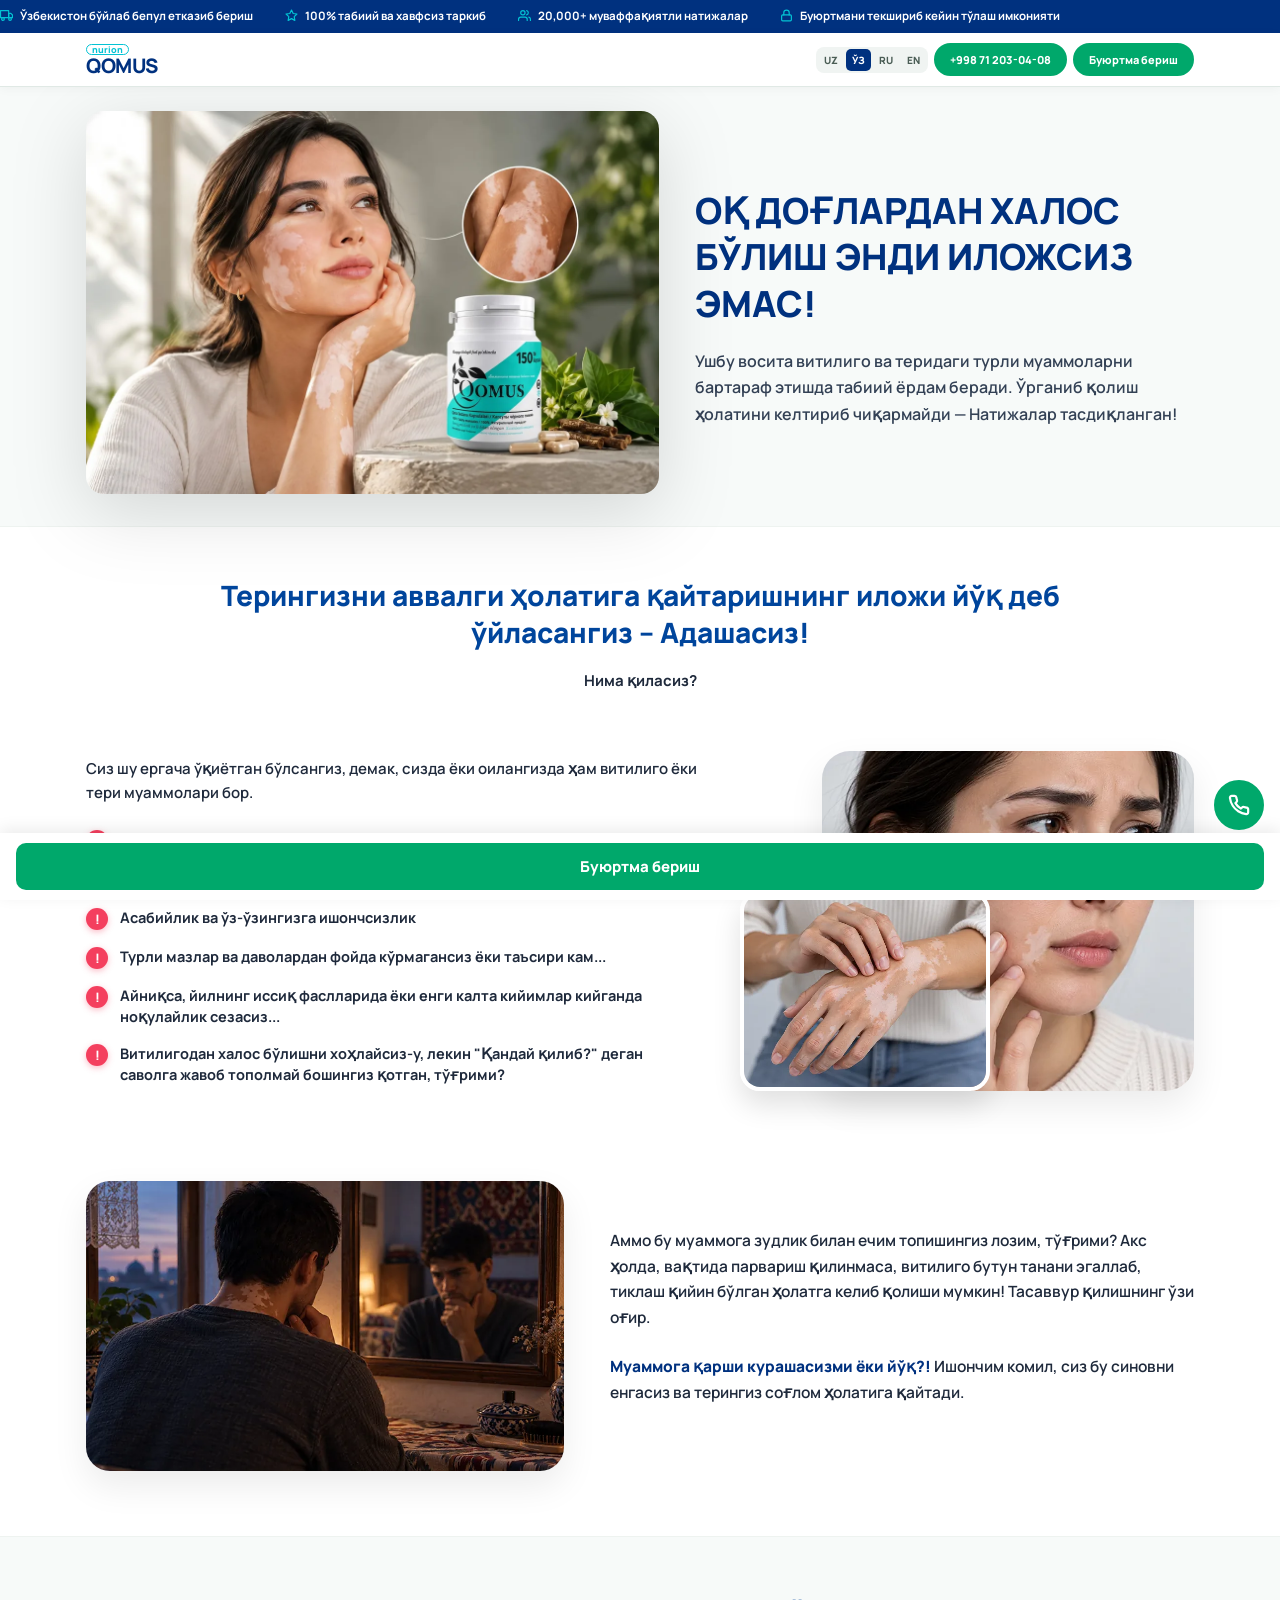
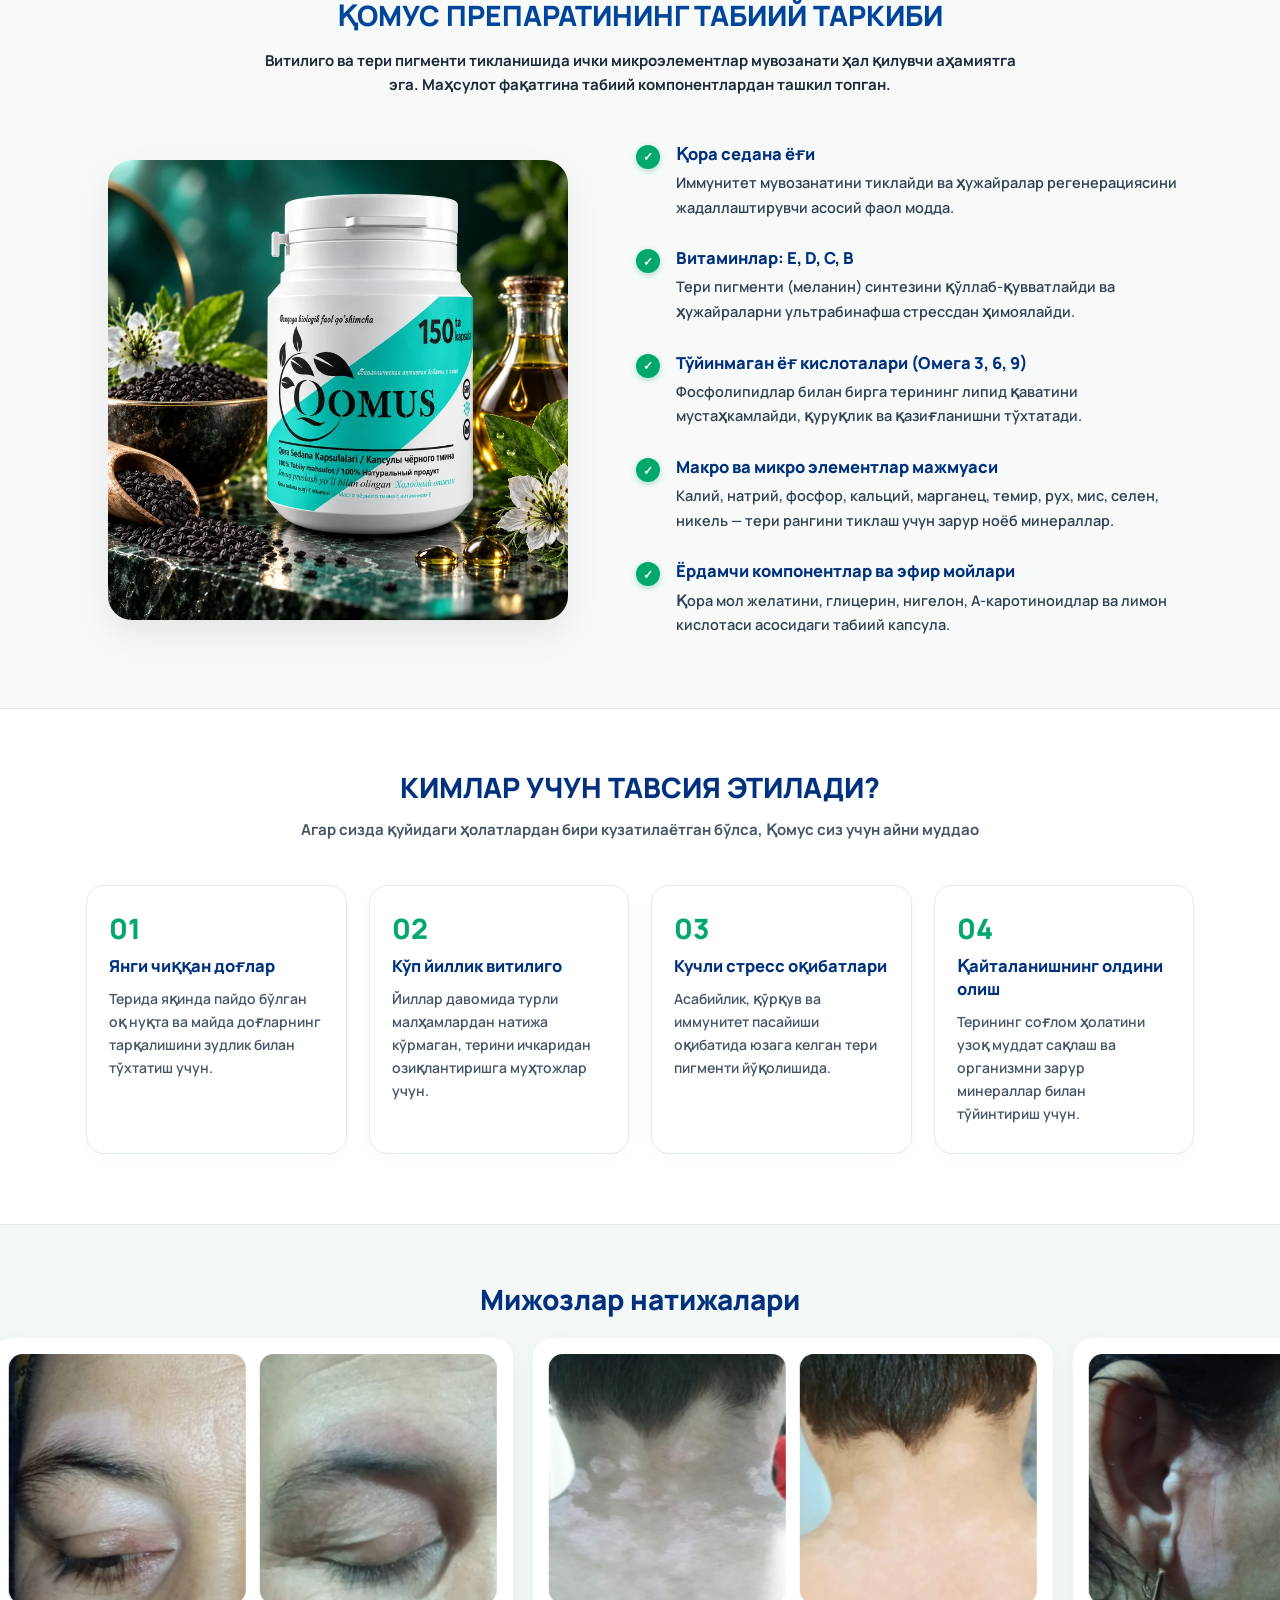
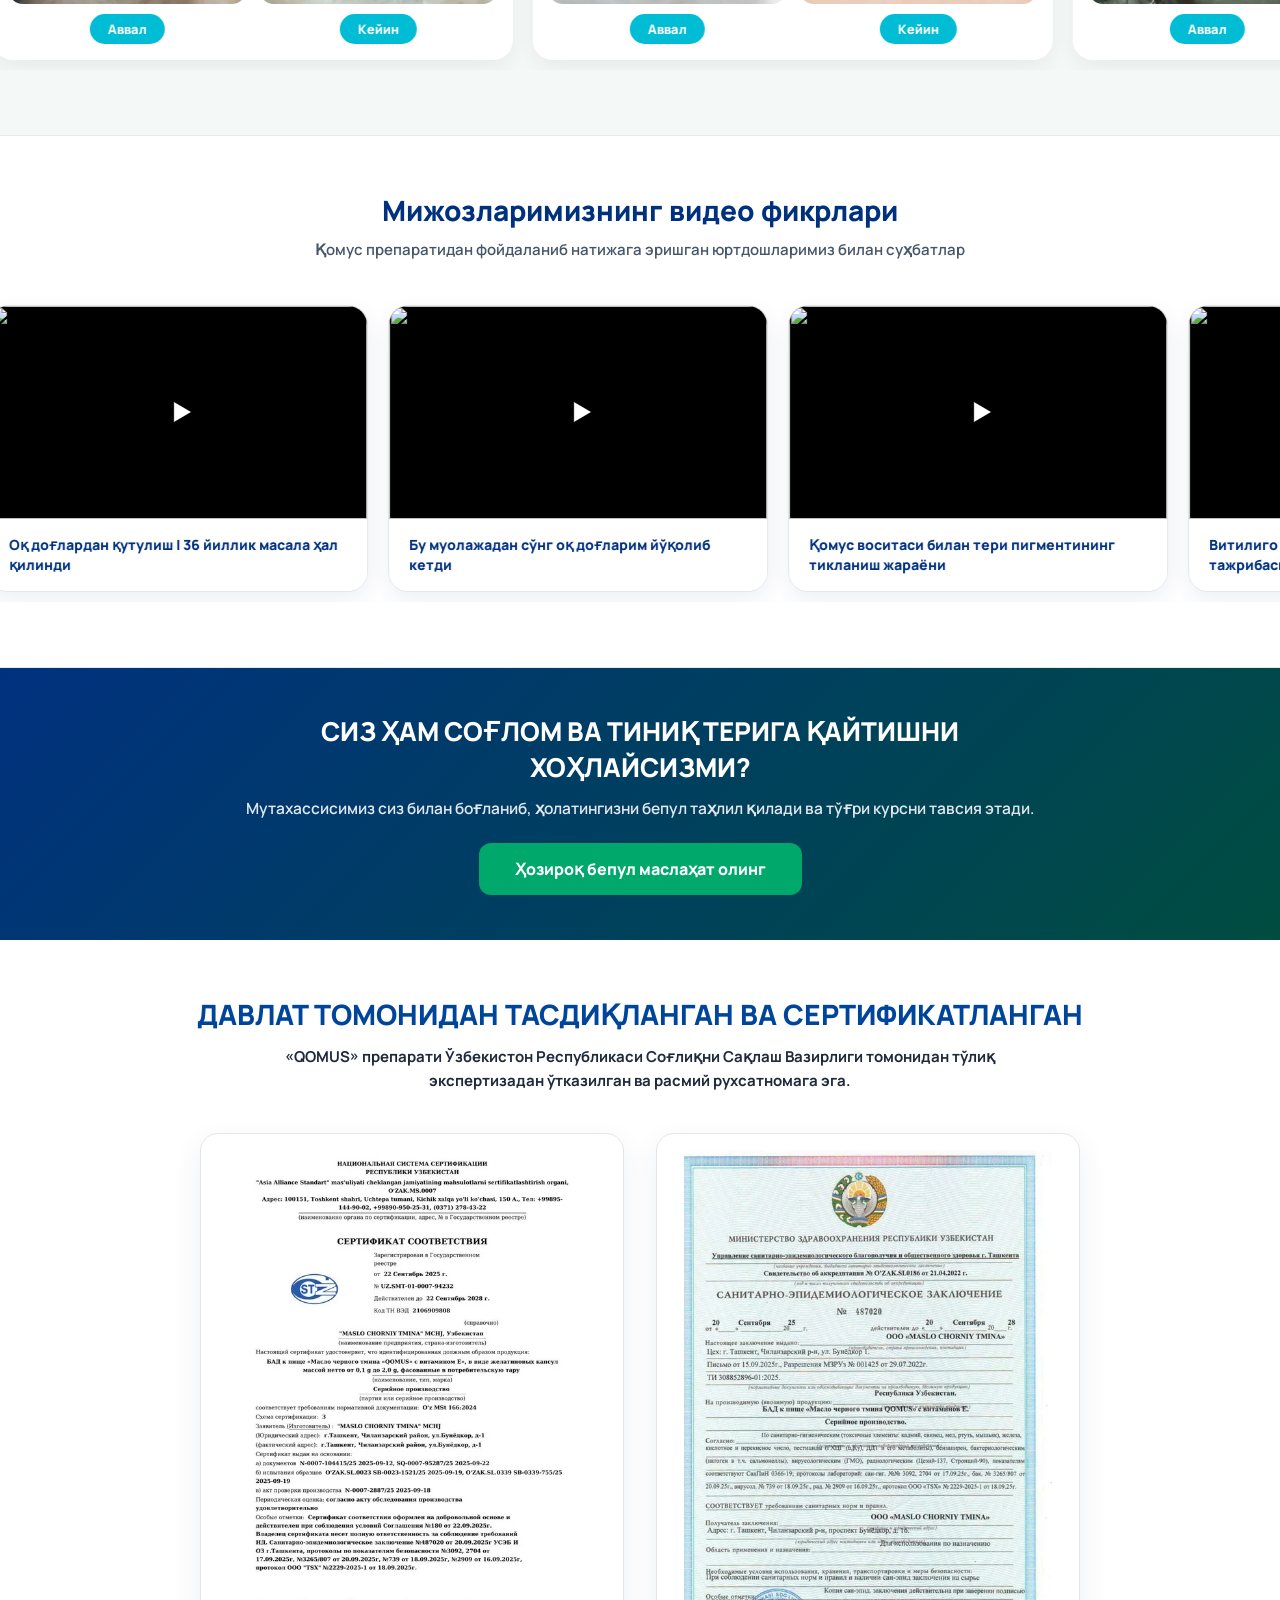
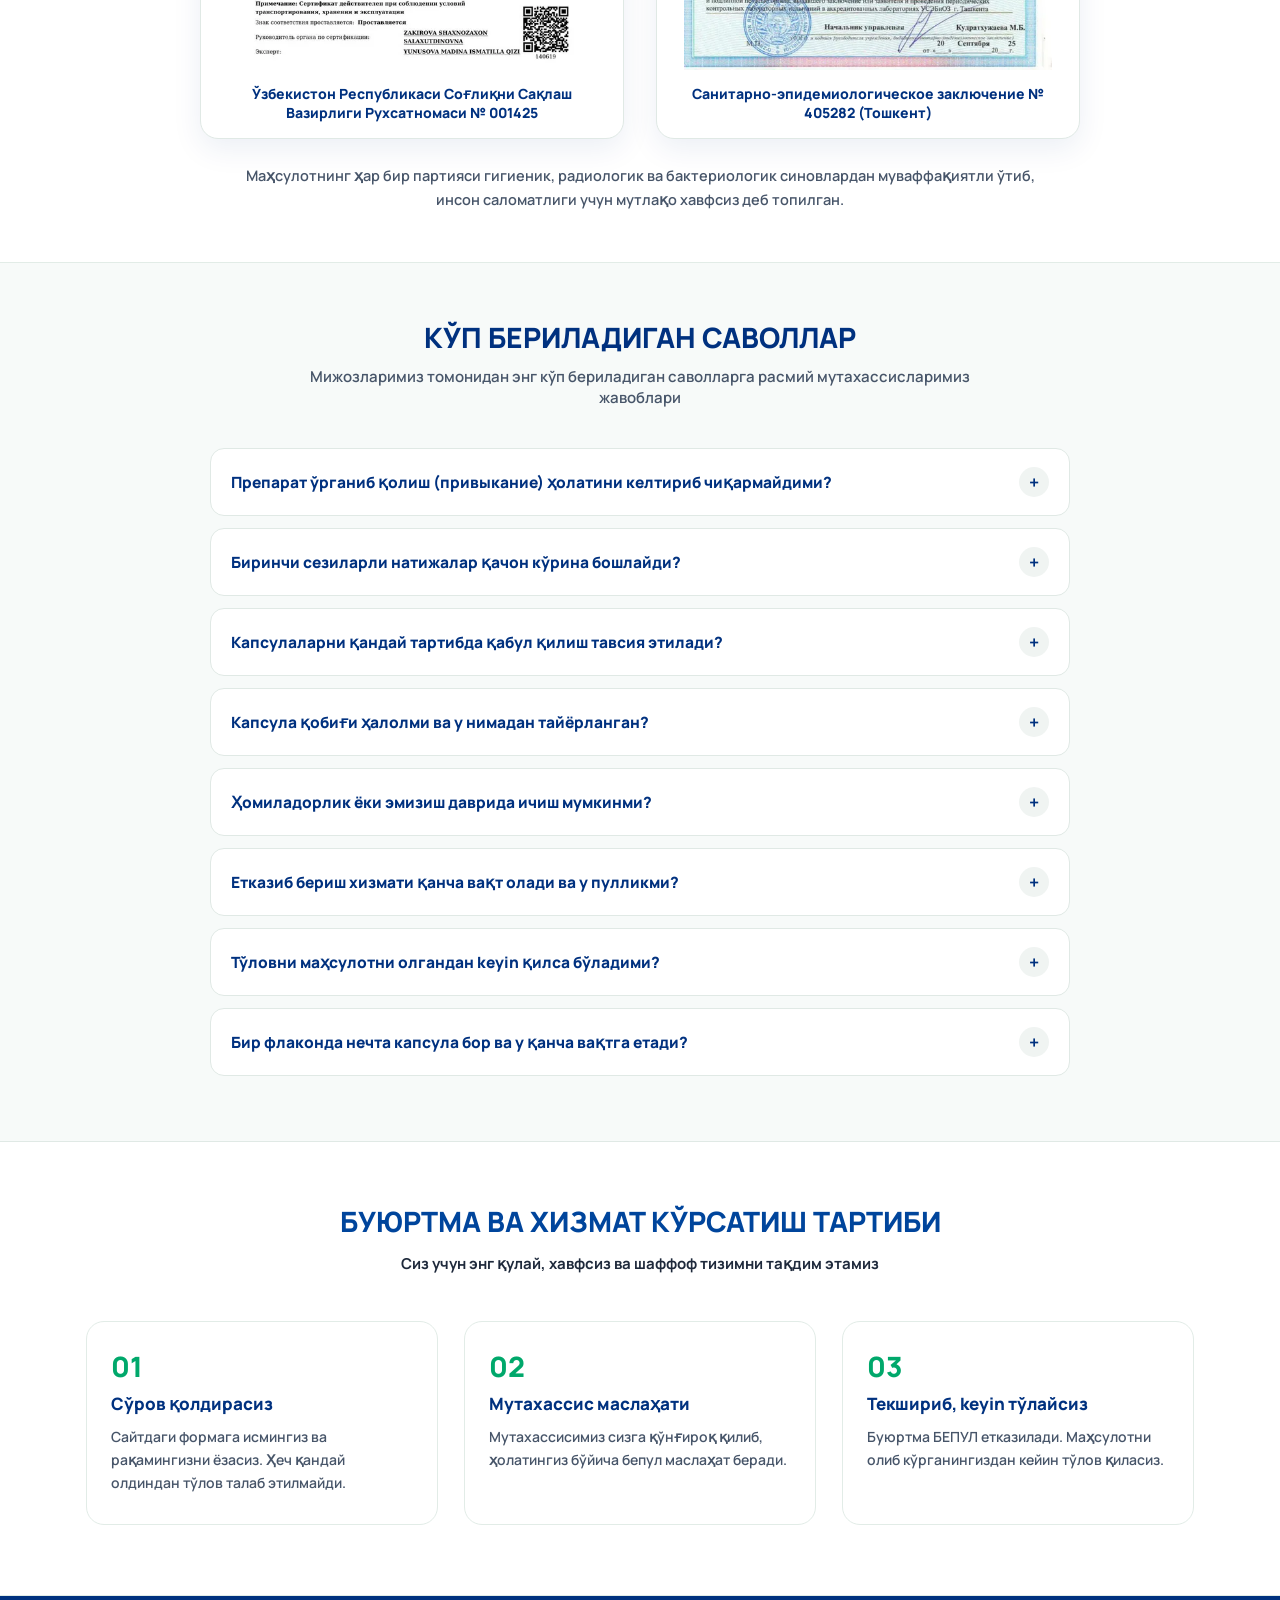
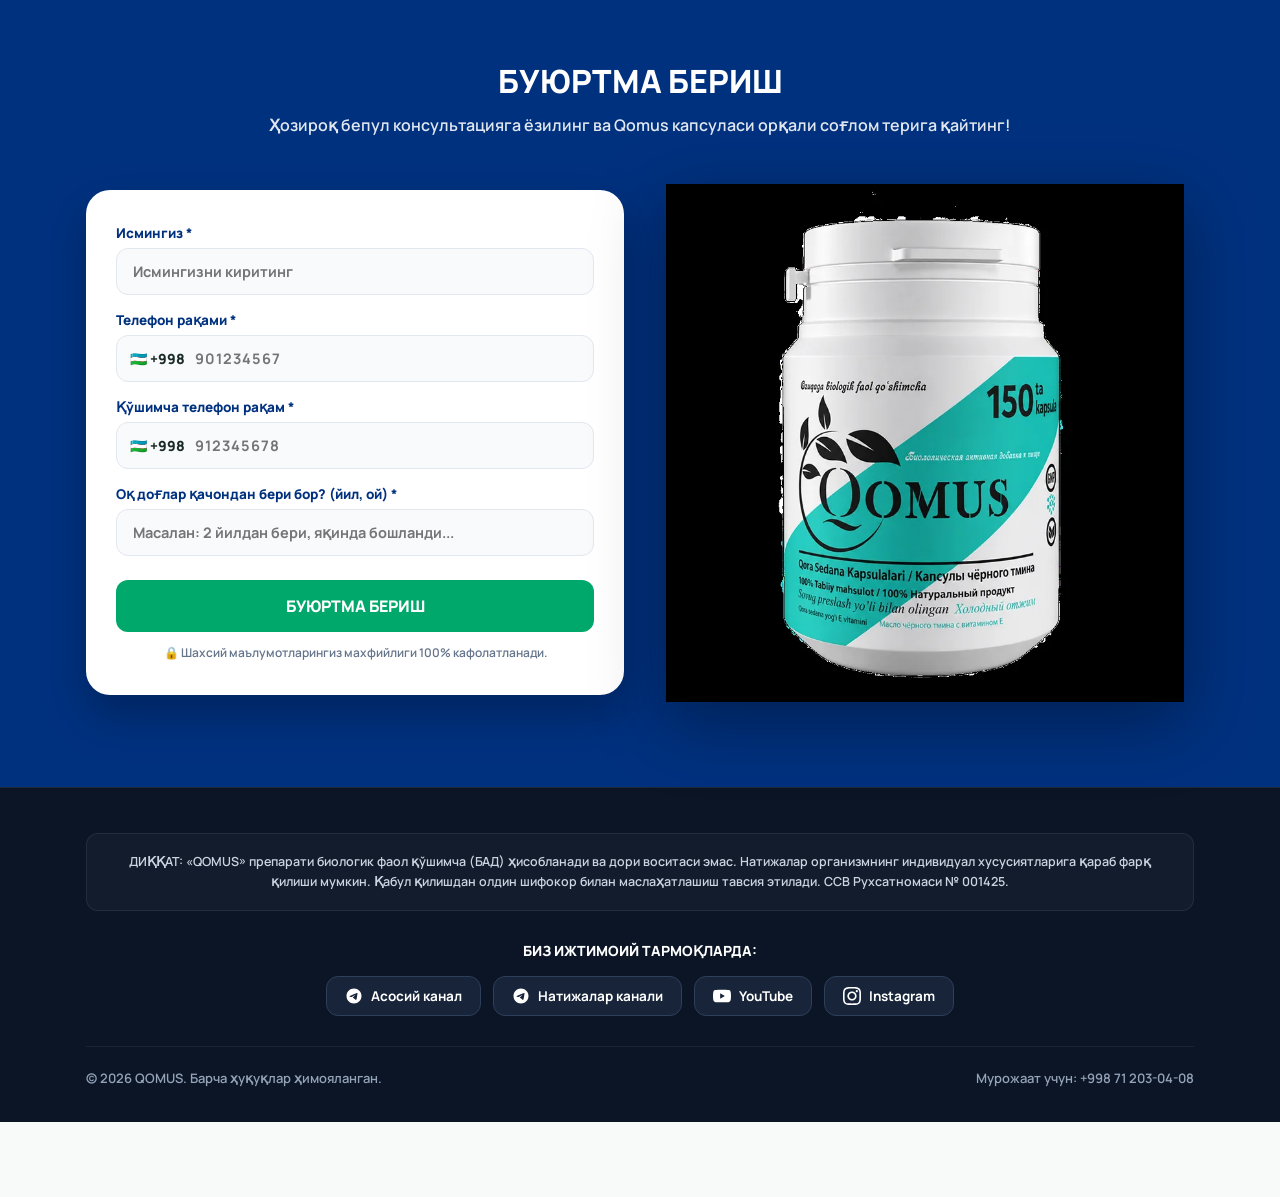
==== commit 41c68864: "qomus-vitiligo.uz ga ko'chirish - canonical, og:url, og:image, JSON-LD, sitemap va robots yangi dome" ====
--- a/index.html
+++ b/index.html
@@ -11,23 +11,23 @@
     <link rel="icon" href="data:image/svg+xml,%3Csvg xmlns='http://www.w3.org/2000/svg' viewBox='0 0 32 32'%3E%3Crect width='32' height='32' rx='7' fill='%2300317F'/%3E%3Ctext x='16' y='23' font-family='Arial,sans-serif' font-size='19' font-weight='bold' fill='%23ffffff' text-anchor='middle'%3EQ%3C/text%3E%3C/svg%3E">
     <link rel="apple-touch-icon" href="data:image/svg+xml,%3Csvg xmlns='http://www.w3.org/2000/svg' viewBox='0 0 32 32'%3E%3Crect width='32' height='32' rx='7' fill='%2300317F'/%3E%3Ctext x='16' y='23' font-family='Arial,sans-serif' font-size='19' font-weight='bold' fill='%23ffffff' text-anchor='middle'%3EQ%3C/text%3E%3C/svg%3E">
 
-    <link rel="canonical" href="https://qomus-landing.vercel.app/">
+    <link rel="canonical" href="https://qomus-vitiligo.uz/">
 
     <!-- SEO: ijtimoiy tarmoqlar uchun -->
     <meta property="og:type" content="website">
-    <meta property="og:url" content="https://qomus-landing.vercel.app/">
+    <meta property="og:url" content="https://qomus-vitiligo.uz/">
     <meta property="og:site_name" content="QOMUS">
     <meta property="og:locale" content="uz_UZ">
     <meta property="og:title" content="QOMUS — Oq dog'lardan xalos bo'lish endi ilojsiz emas!">
     <meta property="og:description" content="Vitiligo va teri pigmentatsiyasini tiklovchi 100% tabiiy majmua. SSV ruxsatnomasi № 001425. Bepul yetkazib berish va ko'rib keyin to'lash.">
-    <meta property="og:image" content="https://qomus-landing.vercel.app/images/og-image.jpg">
+    <meta property="og:image" content="https://qomus-vitiligo.uz/images/og-image.jpg">
     <meta property="og:image:width" content="1200">
     <meta property="og:image:height" content="801">
     <meta property="og:image:alt" content="QOMUS kapsulalari flakoni">
     <meta name="twitter:card" content="summary_large_image">
     <meta name="twitter:title" content="QOMUS — Oq dog'lardan xalos bo'lish endi ilojsiz emas!">
     <meta name="twitter:description" content="Vitiligo va teri pigmentatsiyasini tiklovchi 100% tabiiy majmua. Bepul yetkazib berish.">
-    <meta name="twitter:image" content="https://qomus-landing.vercel.app/images/og-image.jpg">
+    <meta name="twitter:image" content="https://qomus-vitiligo.uz/images/og-image.jpg">
 
     <script type="application/ld+json">
 [
@@ -35,8 +35,8 @@
     "@context": "https://schema.org",
     "@type": "Organization",
     "name": "QOMUS",
-    "url": "https://qomus-landing.vercel.app/",
-    "logo": "https://qomus-landing.vercel.app/images/og-image.jpg",
+    "url": "https://qomus-vitiligo.uz/",
+    "logo": "https://qomus-vitiligo.uz/images/og-image.jpg",
     "description": "Vitiligo va teri pigmentatsiyasini tiklovchi tabiiy kapsula majmuasi",
     "telephone": "+998712030408",
     "areaServed": "UZ",
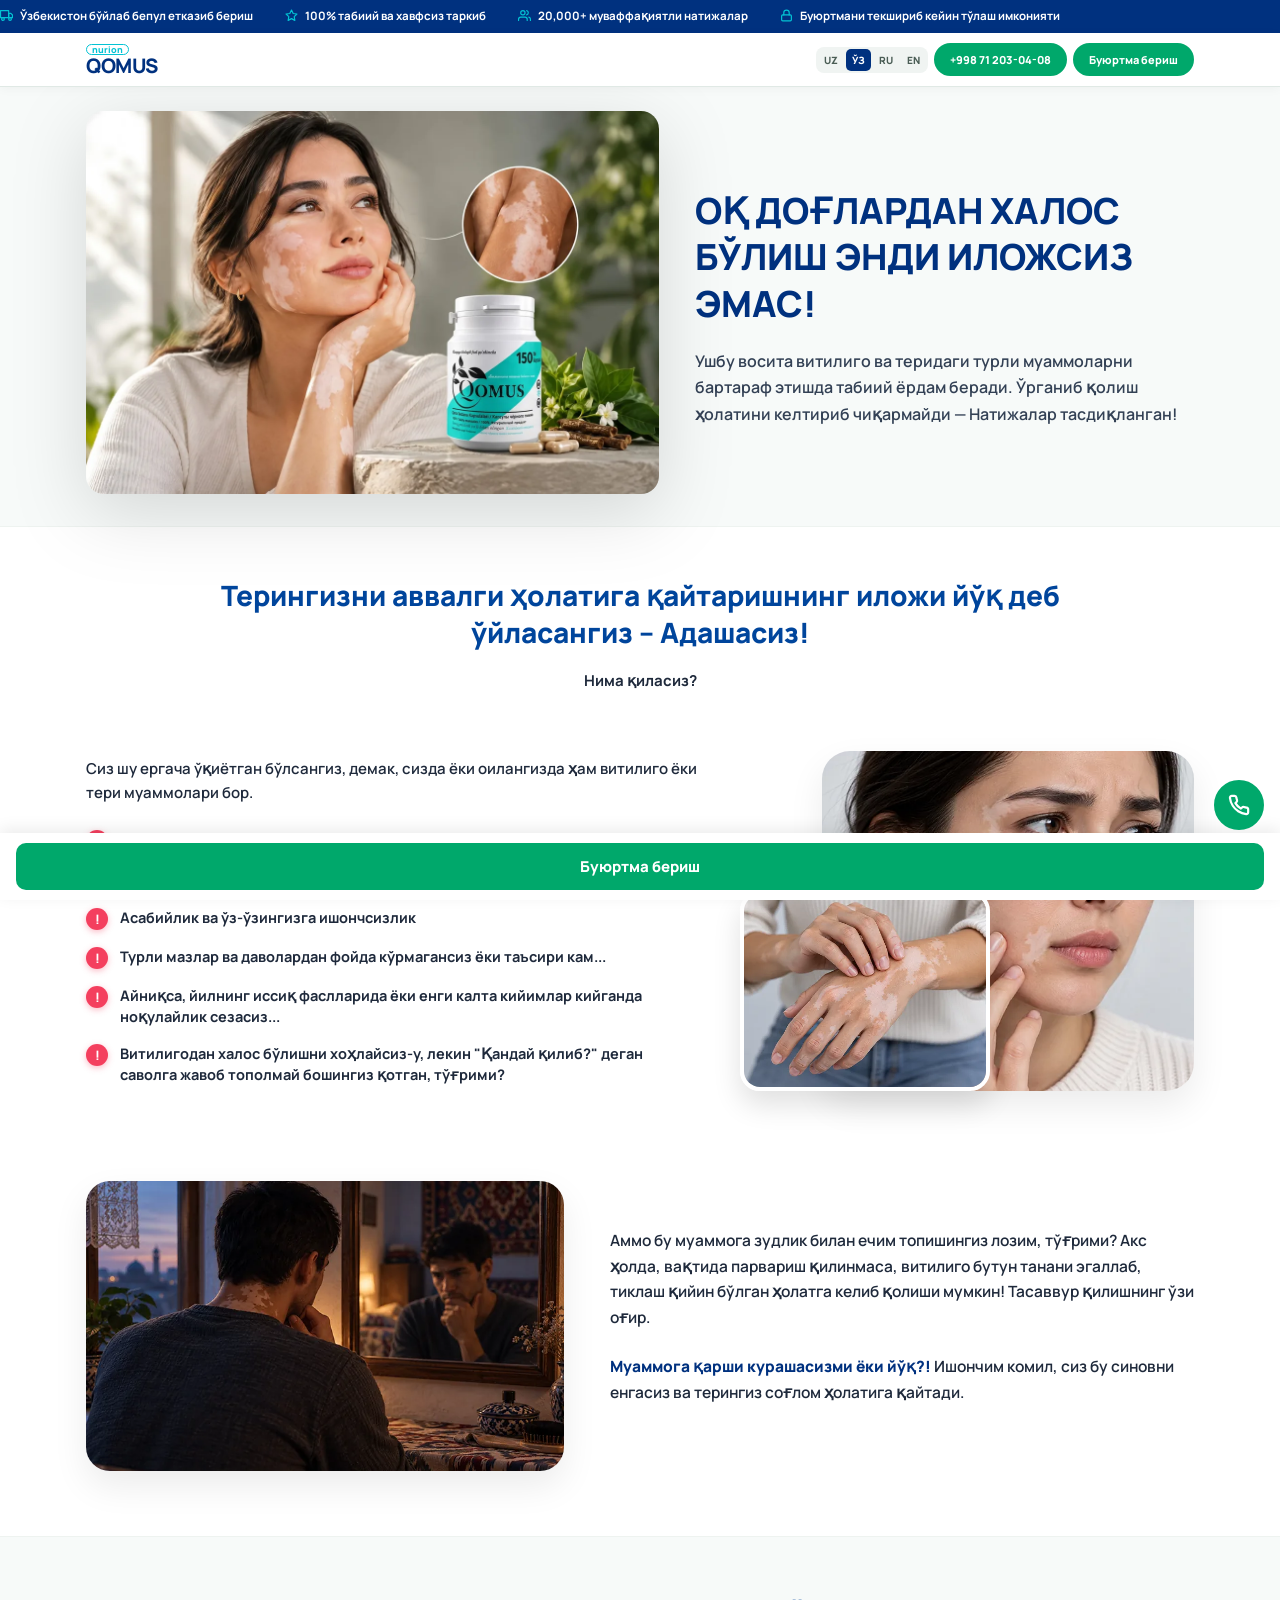
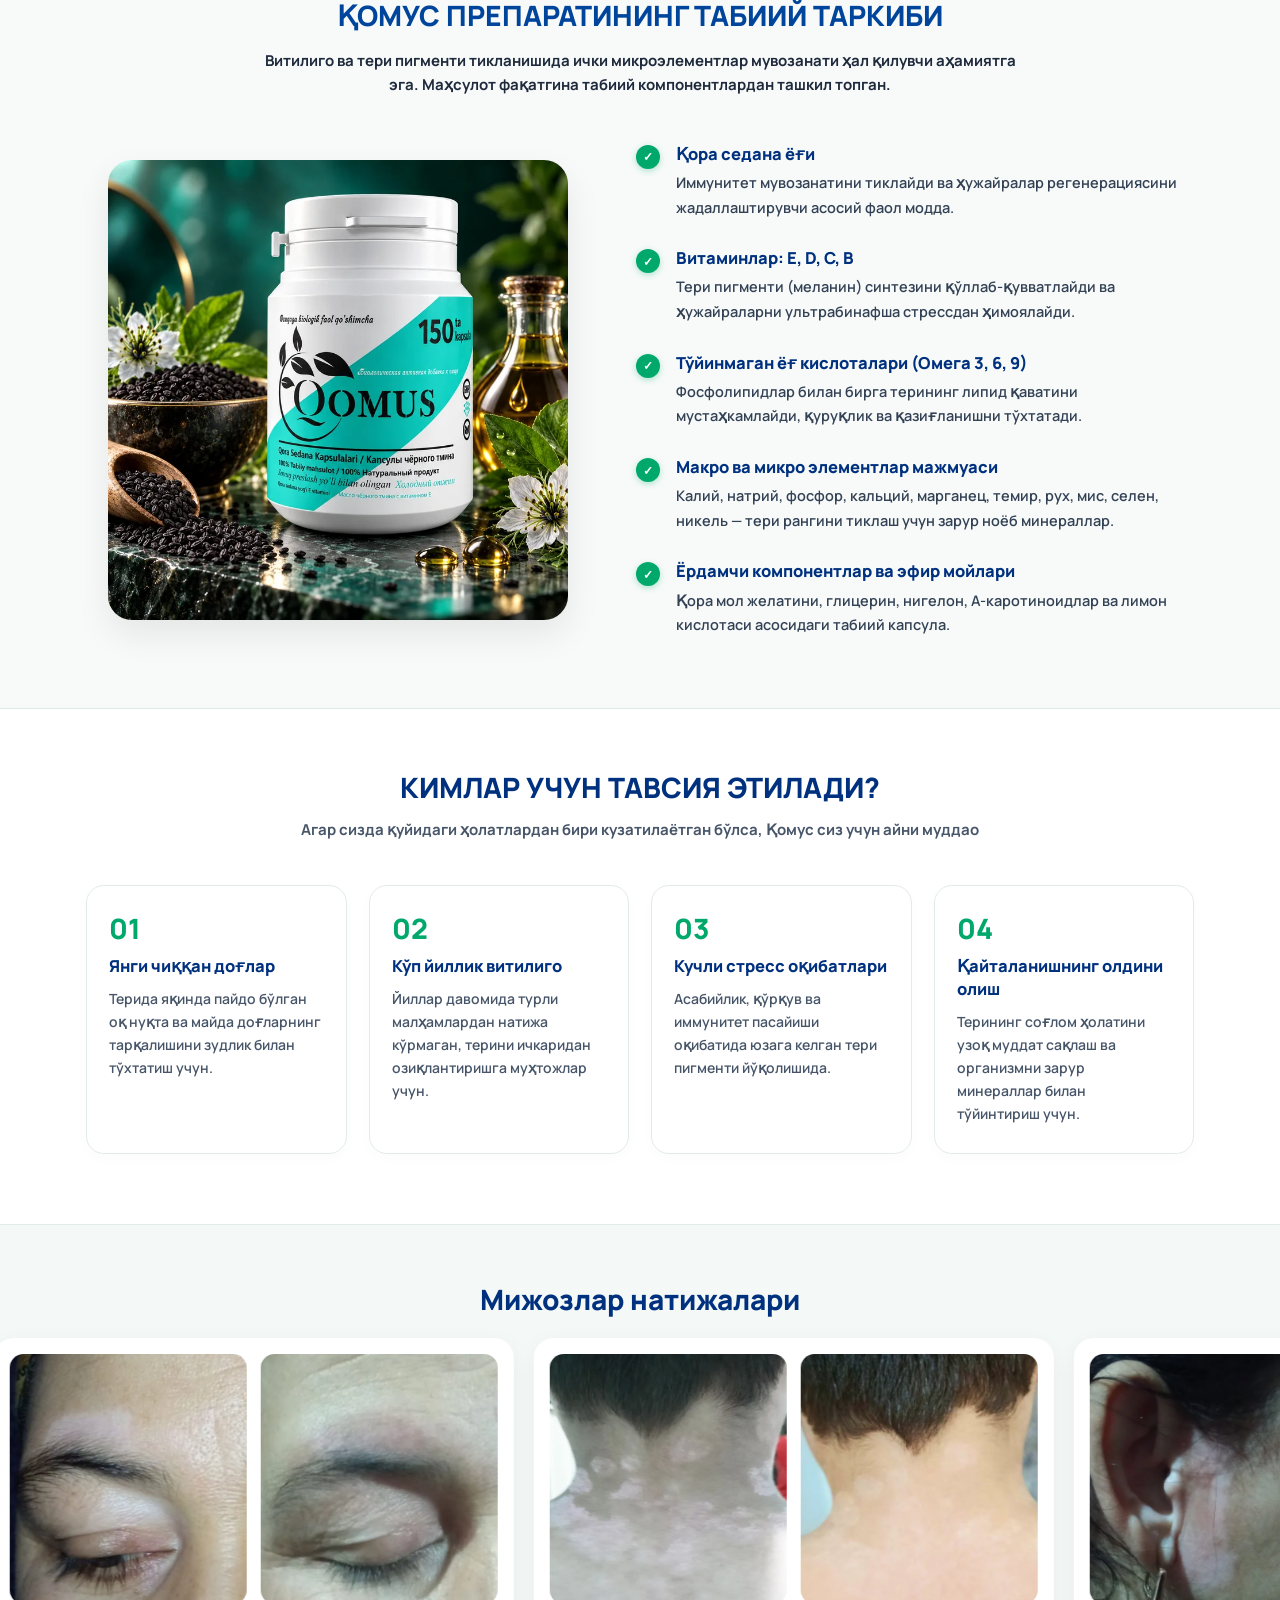
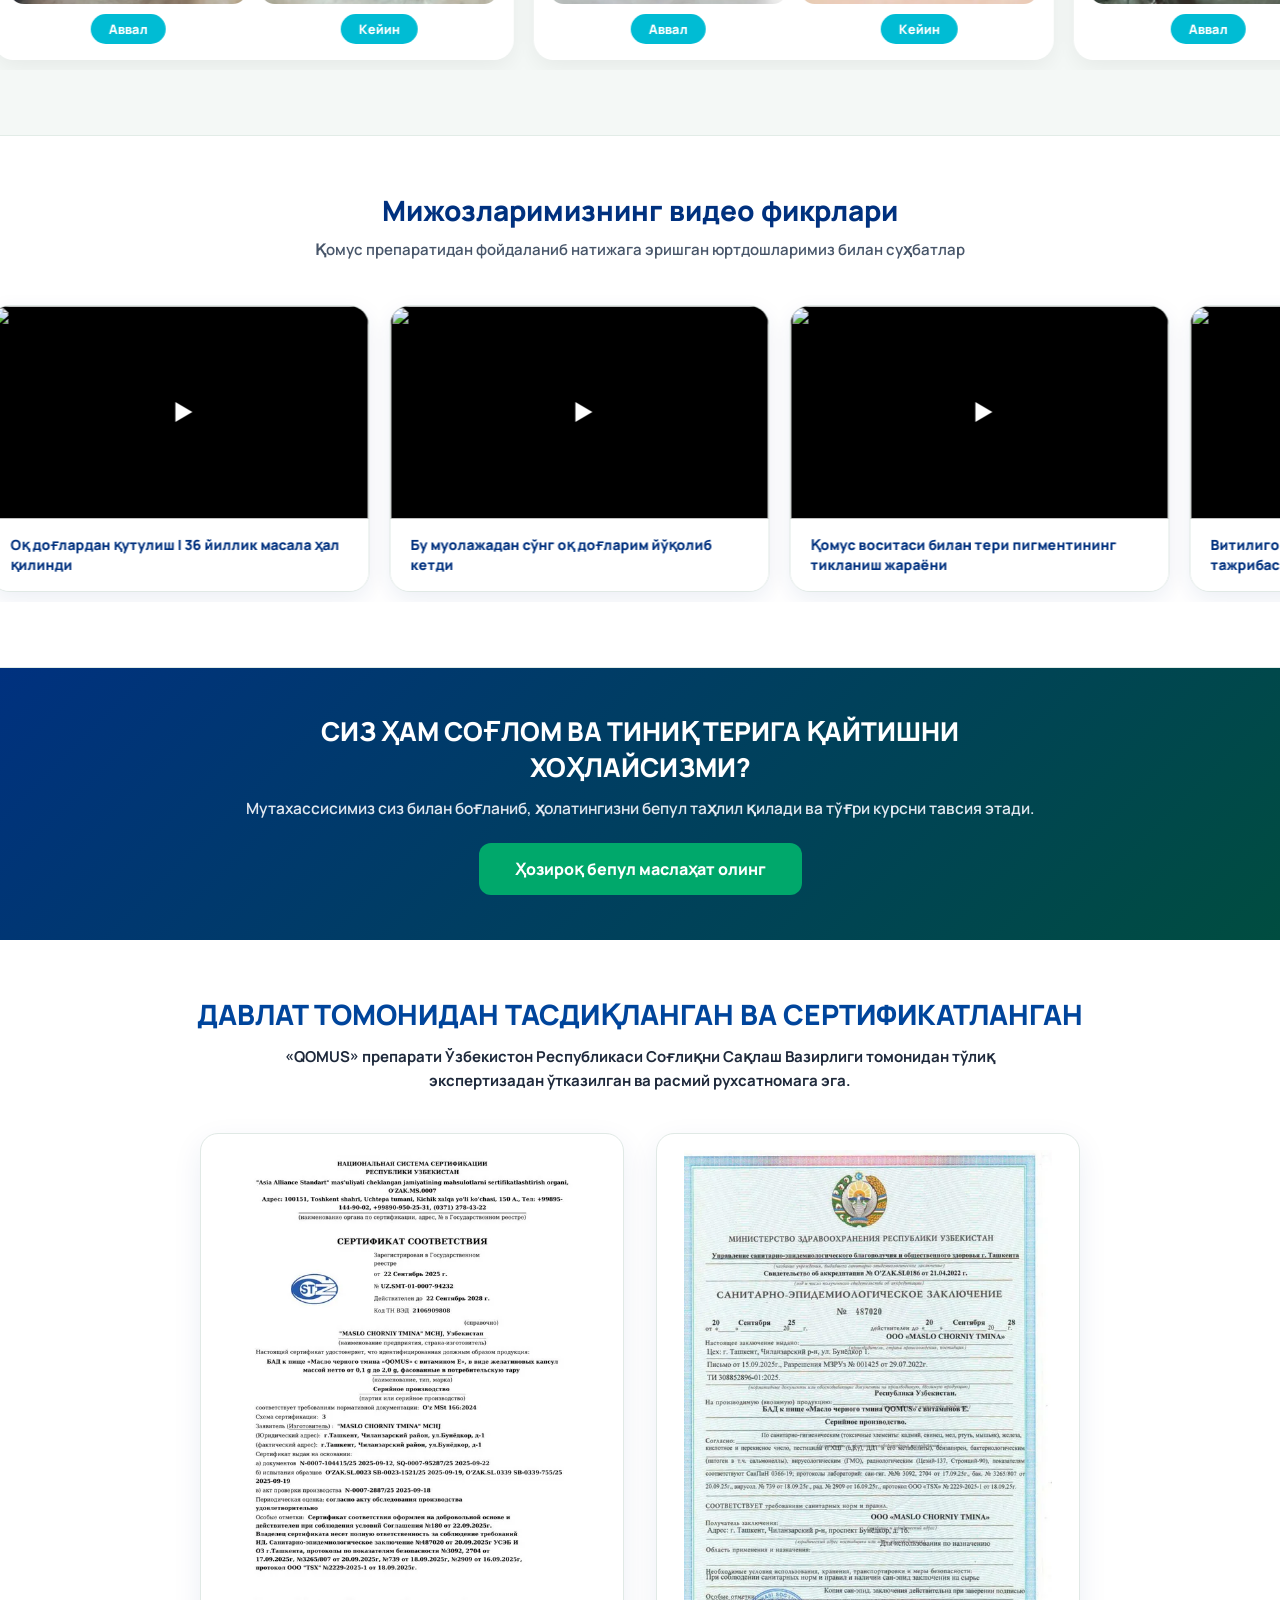
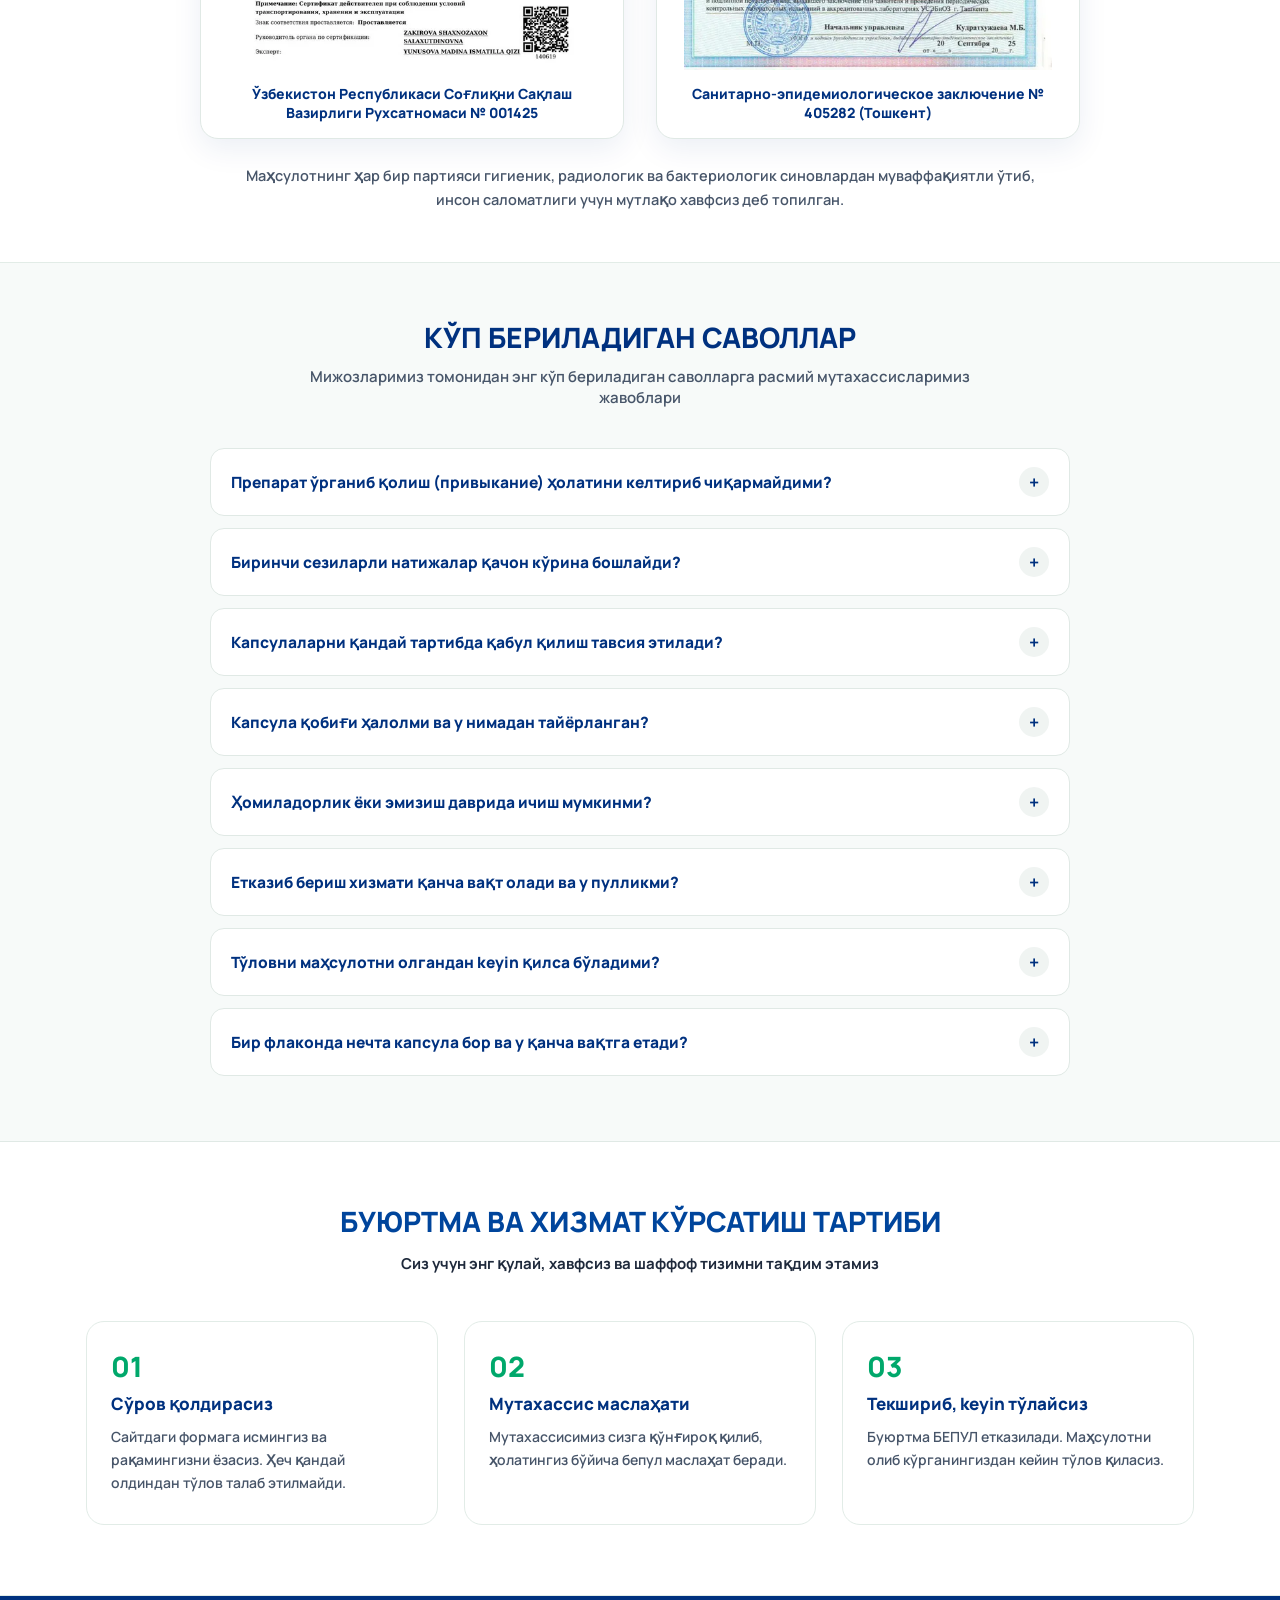
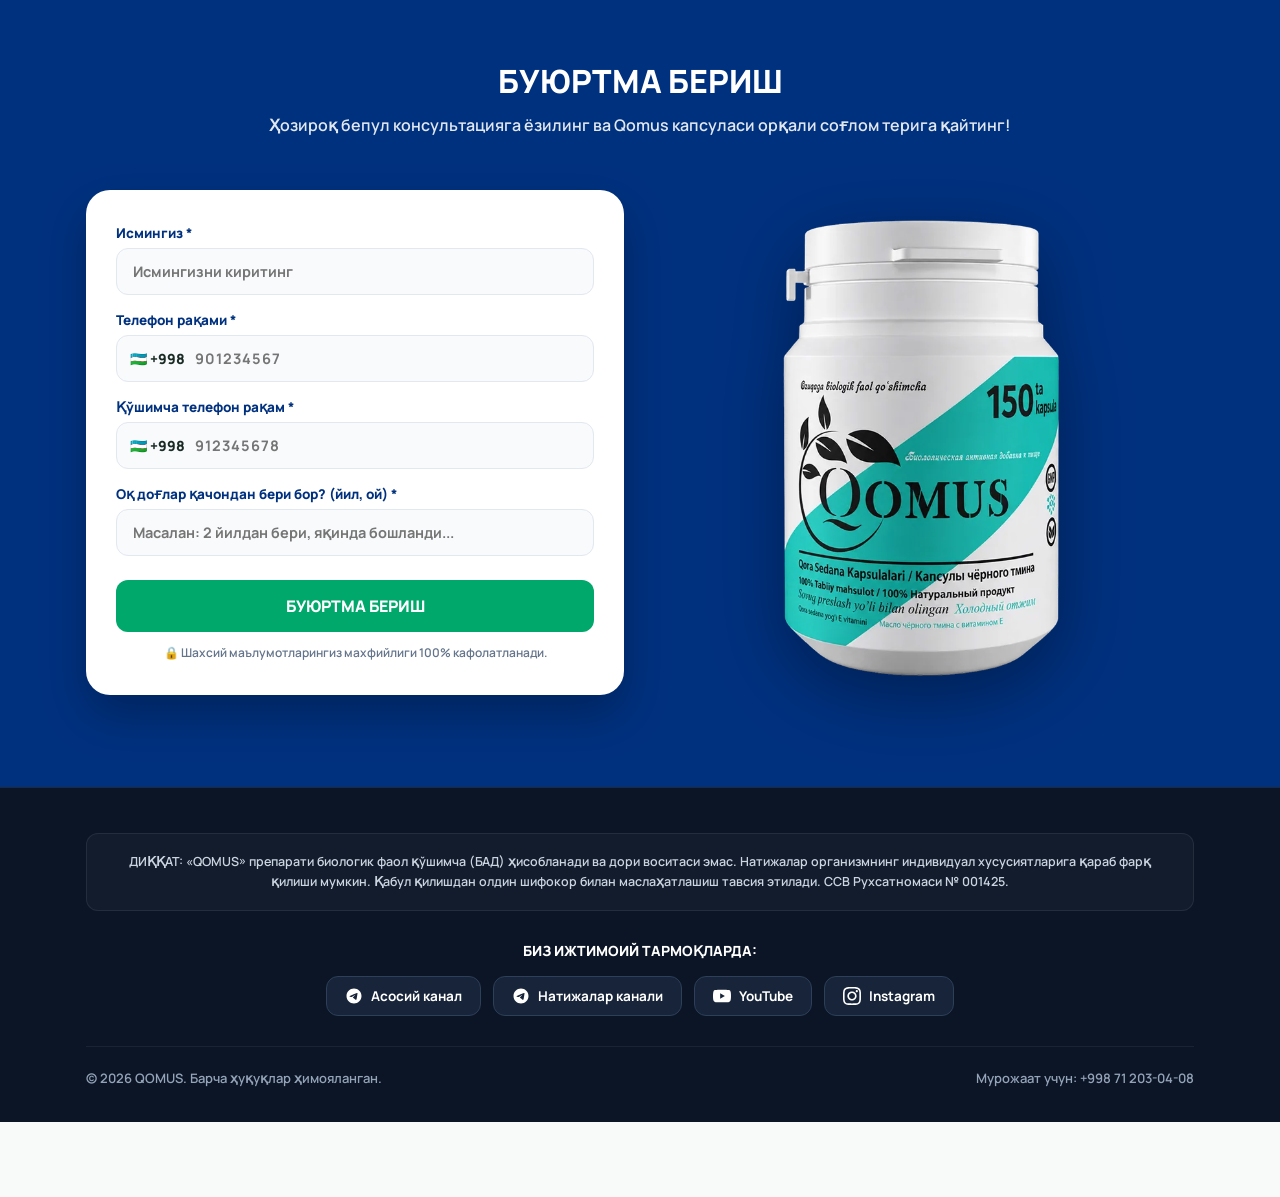
==== commit b8d3435a: "Haqiqiy QOMUS logotipi: favicon va link preview kartasi Favicon: data-URI dagi vaqtinchalik "Q" kvad" ====
--- a/index.html
+++ b/index.html
@@ -8,8 +8,9 @@
     <meta name="robots" content="index, follow">
     <meta name="theme-color" content="#00317F">
     <meta name="format-detection" content="telephone=yes">
-    <link rel="icon" href="data:image/svg+xml,%3Csvg xmlns='http://www.w3.org/2000/svg' viewBox='0 0 32 32'%3E%3Crect width='32' height='32' rx='7' fill='%2300317F'/%3E%3Ctext x='16' y='23' font-family='Arial,sans-serif' font-size='19' font-weight='bold' fill='%23ffffff' text-anchor='middle'%3EQ%3C/text%3E%3C/svg%3E">
-    <link rel="apple-touch-icon" href="data:image/svg+xml,%3Csvg xmlns='http://www.w3.org/2000/svg' viewBox='0 0 32 32'%3E%3Crect width='32' height='32' rx='7' fill='%2300317F'/%3E%3Ctext x='16' y='23' font-family='Arial,sans-serif' font-size='19' font-weight='bold' fill='%23ffffff' text-anchor='middle'%3EQ%3C/text%3E%3C/svg%3E">
+    <link rel="icon" href="/favicon.ico" sizes="any">
+    <link rel="icon" type="image/png" sizes="32x32" href="/favicon-32x32.png">
+    <link rel="apple-touch-icon" href="/apple-touch-icon.png">
 
     <link rel="canonical" href="https://qomus-vitiligo.uz/">
 
@@ -22,9 +23,11 @@
     <meta property="og:description" content="Vitiligo va teri pigmentatsiyasini tiklovchi 100% tabiiy majmua. SSV ruxsatnomasi № 001425. Bepul yetkazib berish va ko'rib keyin to'lash.">
     <meta property="og:image" content="https://qomus-vitiligo.uz/images/og-image.jpg">
     <meta property="og:image:width" content="1200">
-    <meta property="og:image:height" content="801">
-    <meta property="og:image:alt" content="QOMUS kapsulalari flakoni">
+    <meta property="og:image:height" content="630">
+    <meta property="og:image:type" content="image/jpeg">
+    <meta property="og:image:alt" content="QOMUS — vitiligo va oq dog'larga qarshi tabiiy majmua">
     <meta name="twitter:card" content="summary_large_image">
+    <meta name="twitter:image:alt" content="QOMUS — vitiligo va oq dog'larga qarshi tabiiy majmua">
     <meta name="twitter:title" content="QOMUS — Oq dog'lardan xalos bo'lish endi ilojsiz emas!">
     <meta name="twitter:description" content="Vitiligo va teri pigmentatsiyasini tiklovchi 100% tabiiy majmua. Bepul yetkazib berish.">
     <meta name="twitter:image" content="https://qomus-vitiligo.uz/images/og-image.jpg">
@@ -36,7 +39,7 @@
     "@type": "Organization",
     "name": "QOMUS",
     "url": "https://qomus-vitiligo.uz/",
-    "logo": "https://qomus-vitiligo.uz/images/og-image.jpg",
+    "logo": "https://qomus-vitiligo.uz/images/logo.png",
     "description": "Vitiligo va teri pigmentatsiyasini tiklovchi tabiiy kapsula majmuasi",
     "telephone": "+998712030408",
     "areaServed": "UZ",
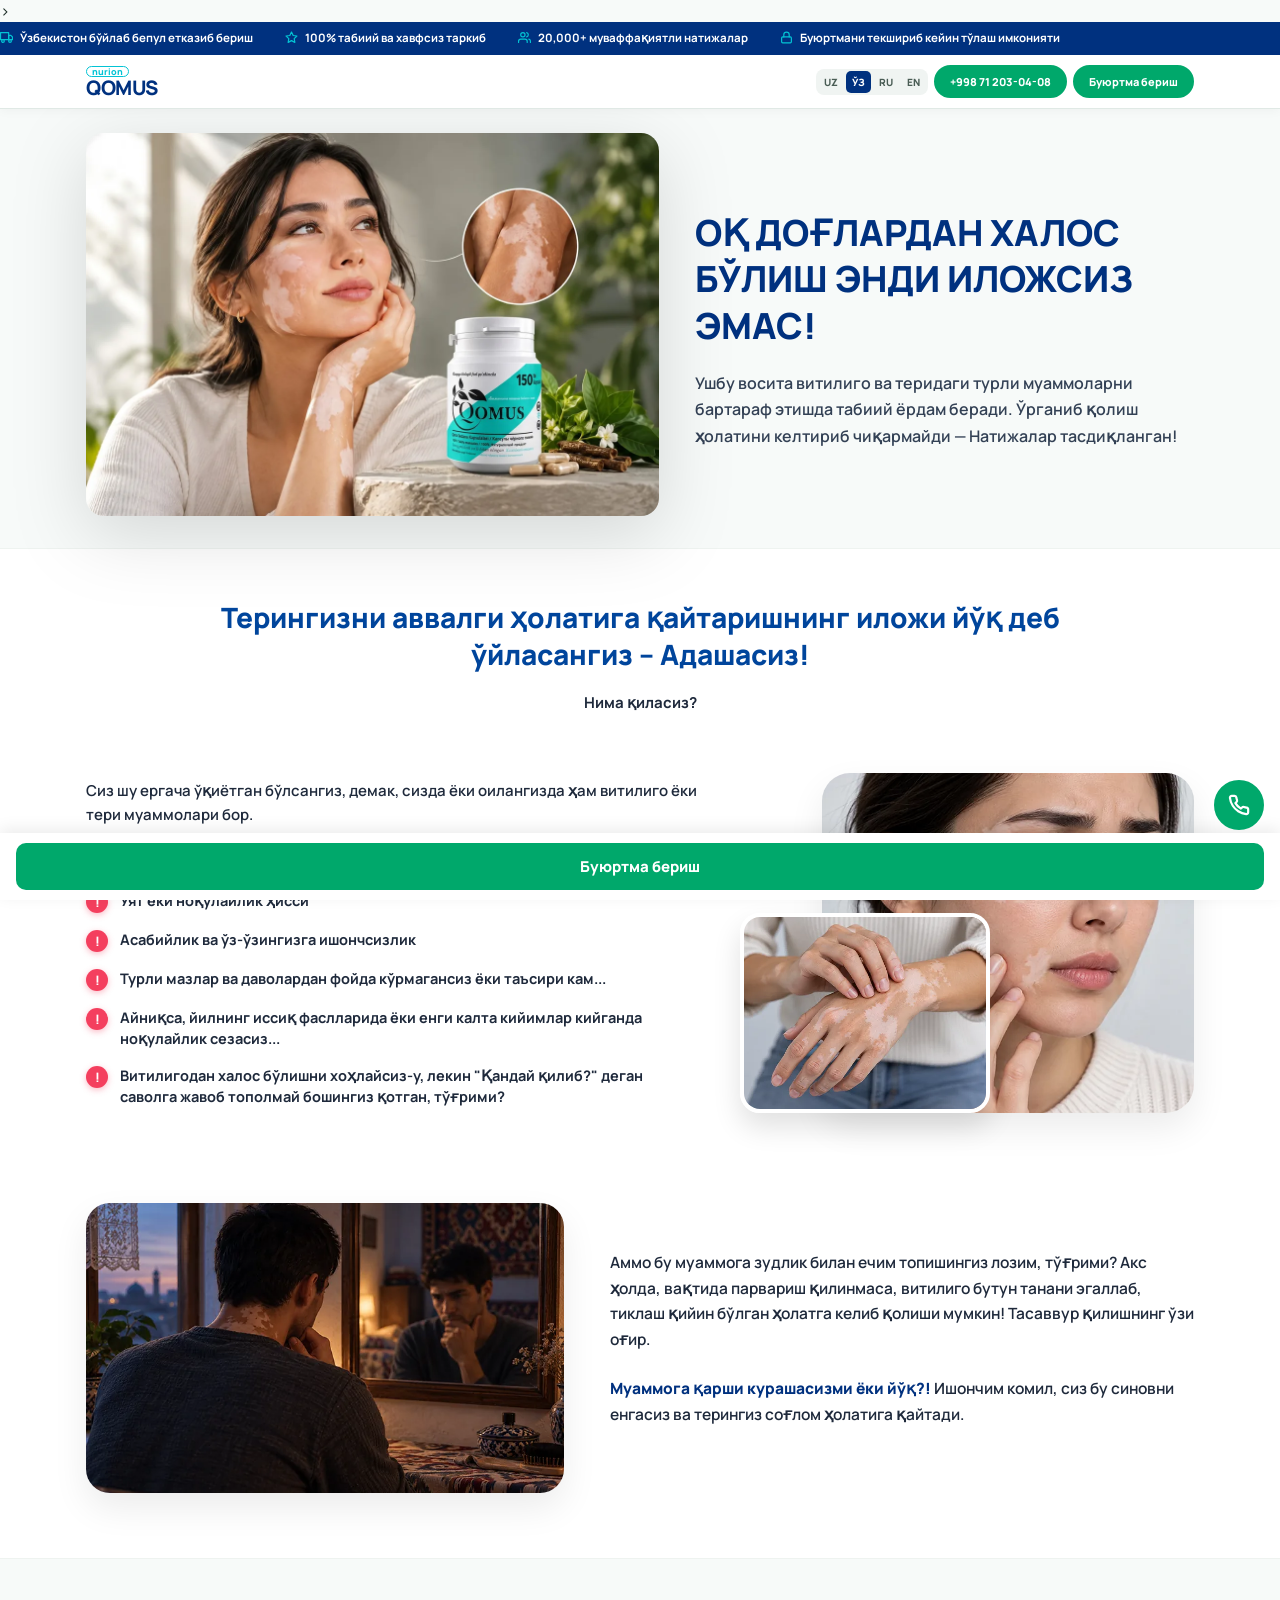
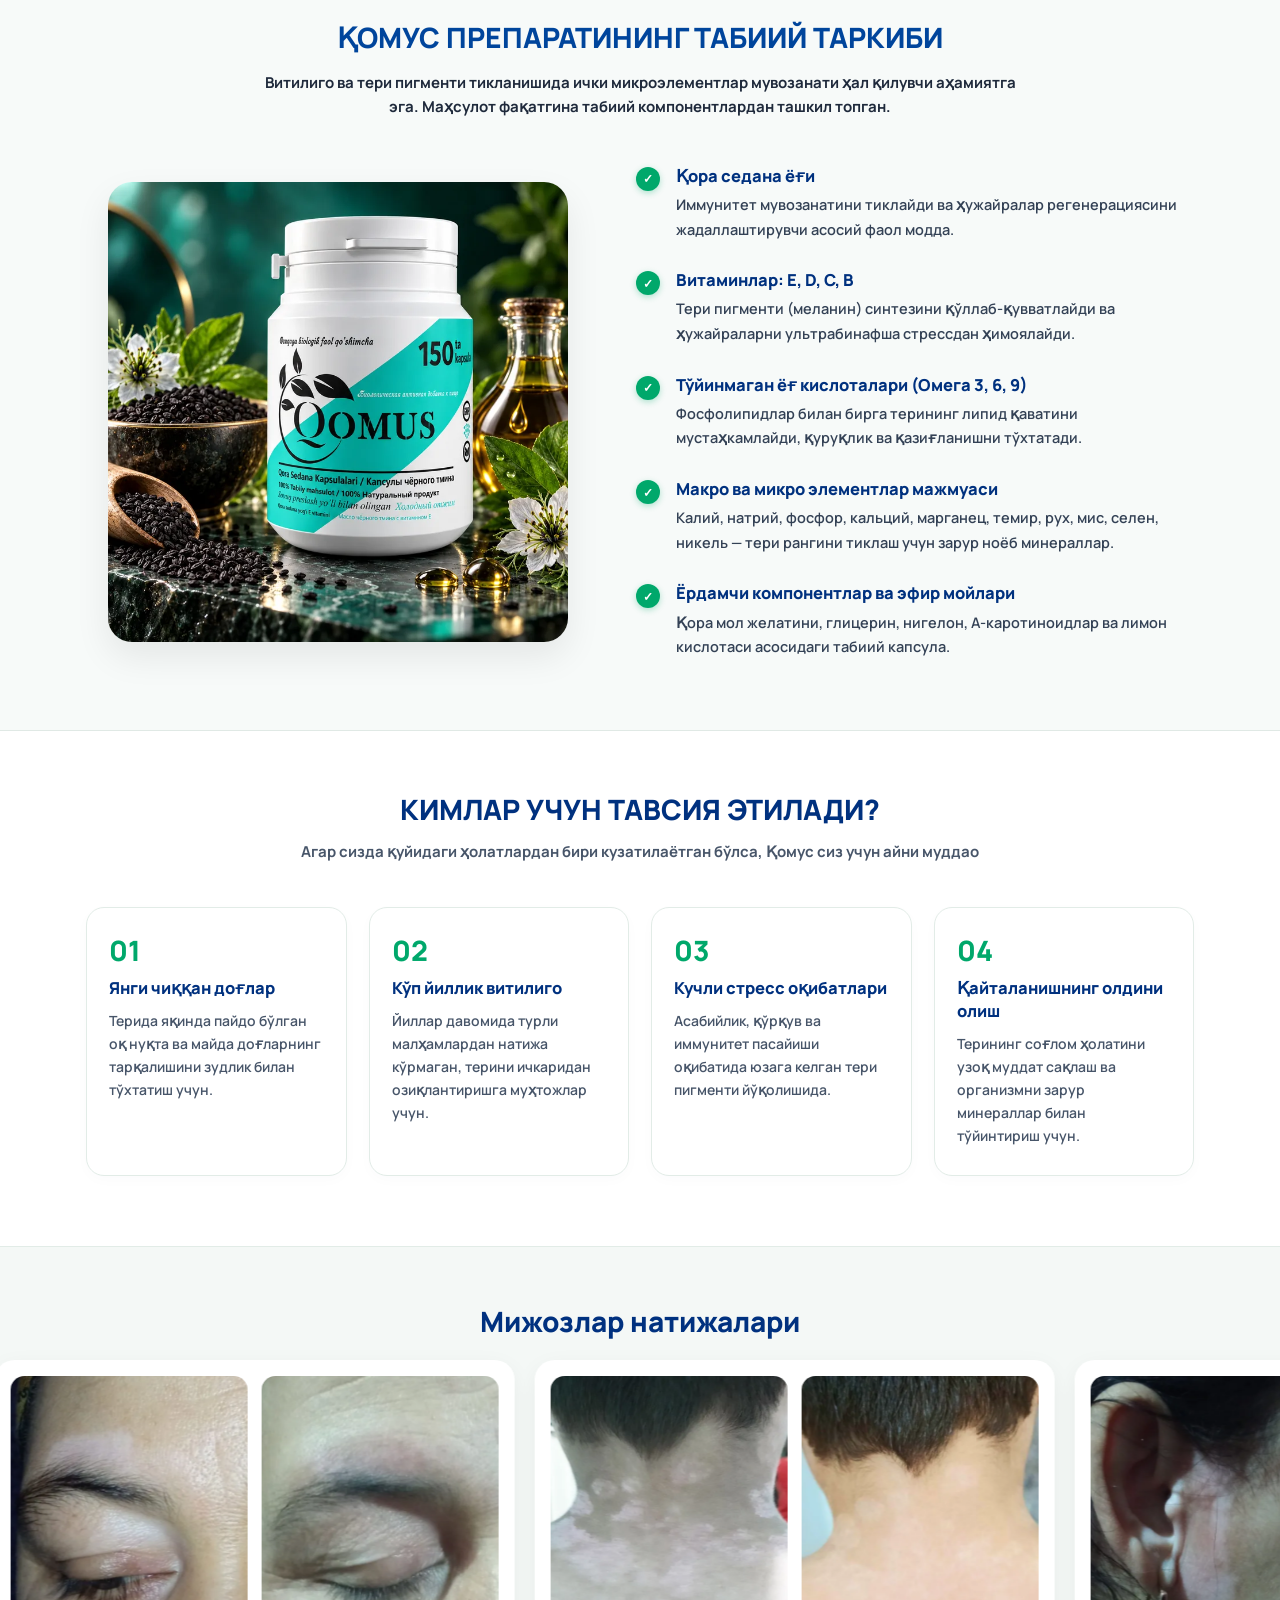
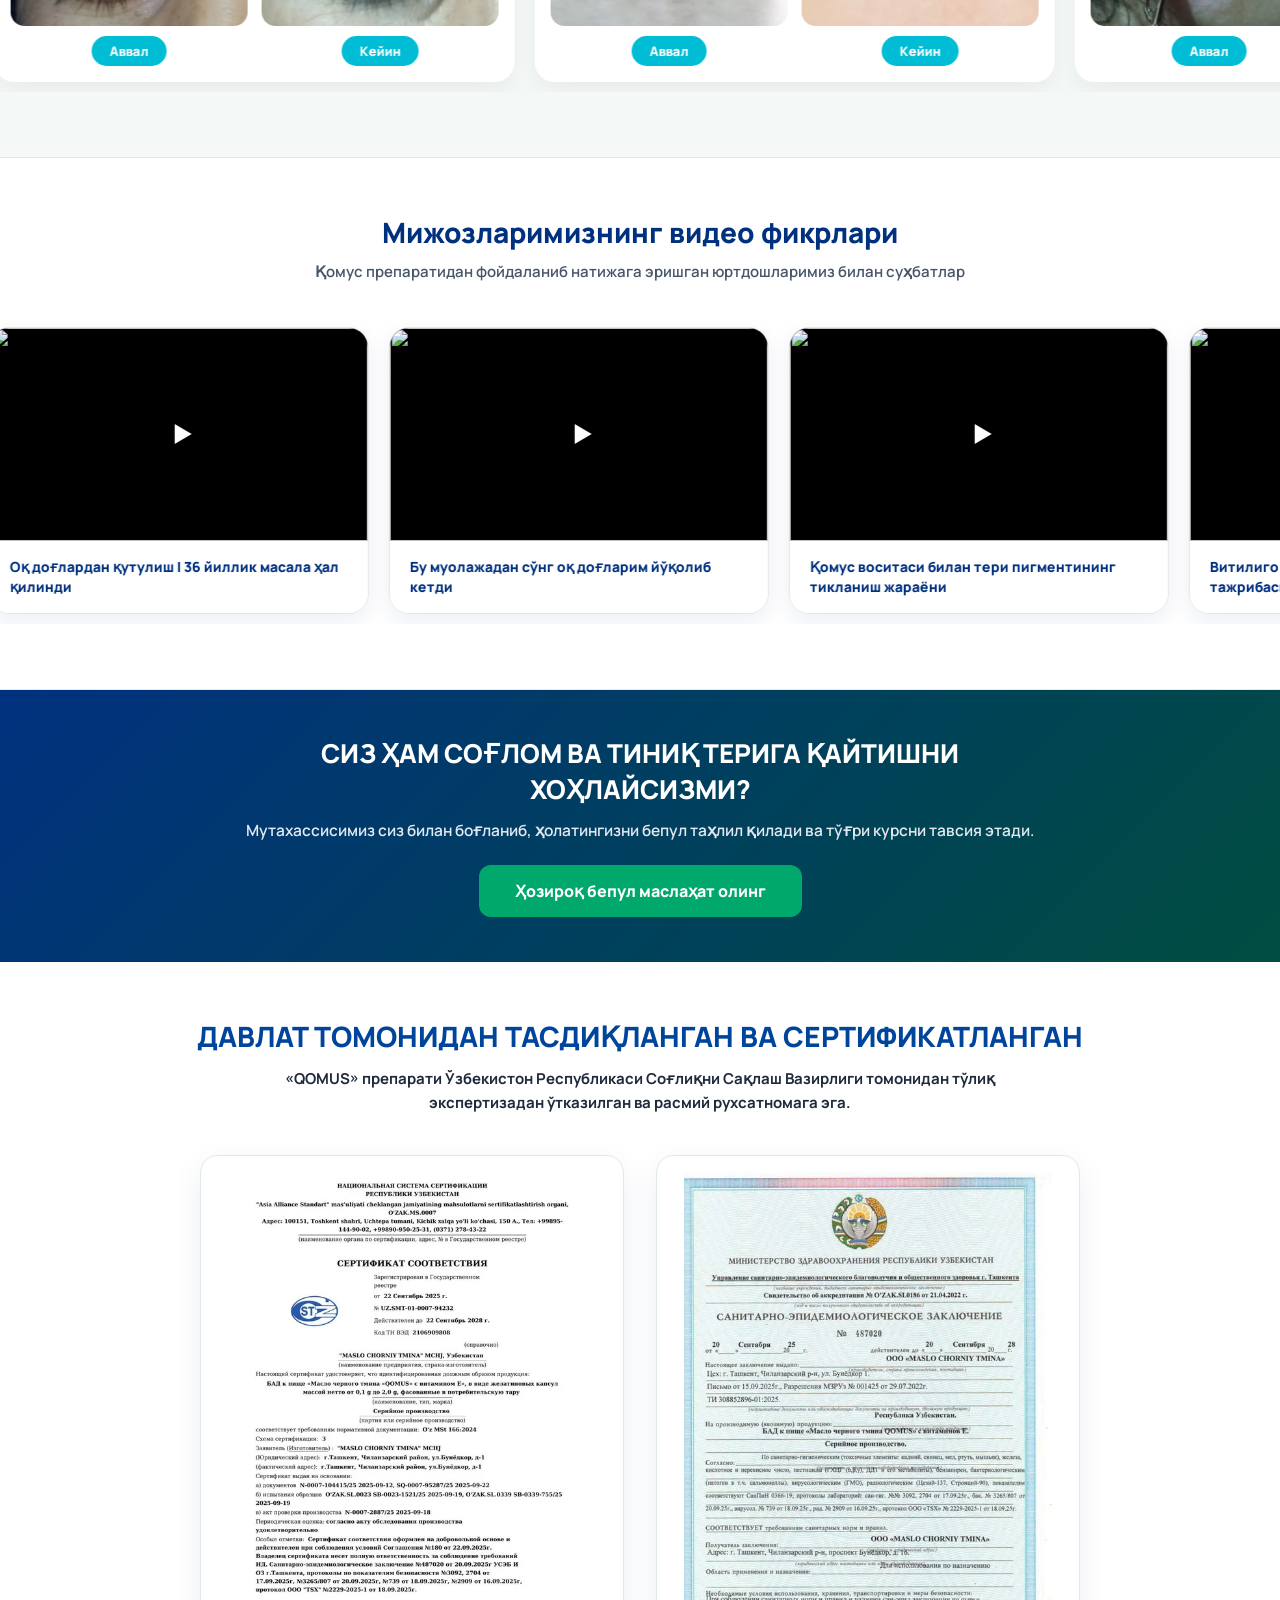
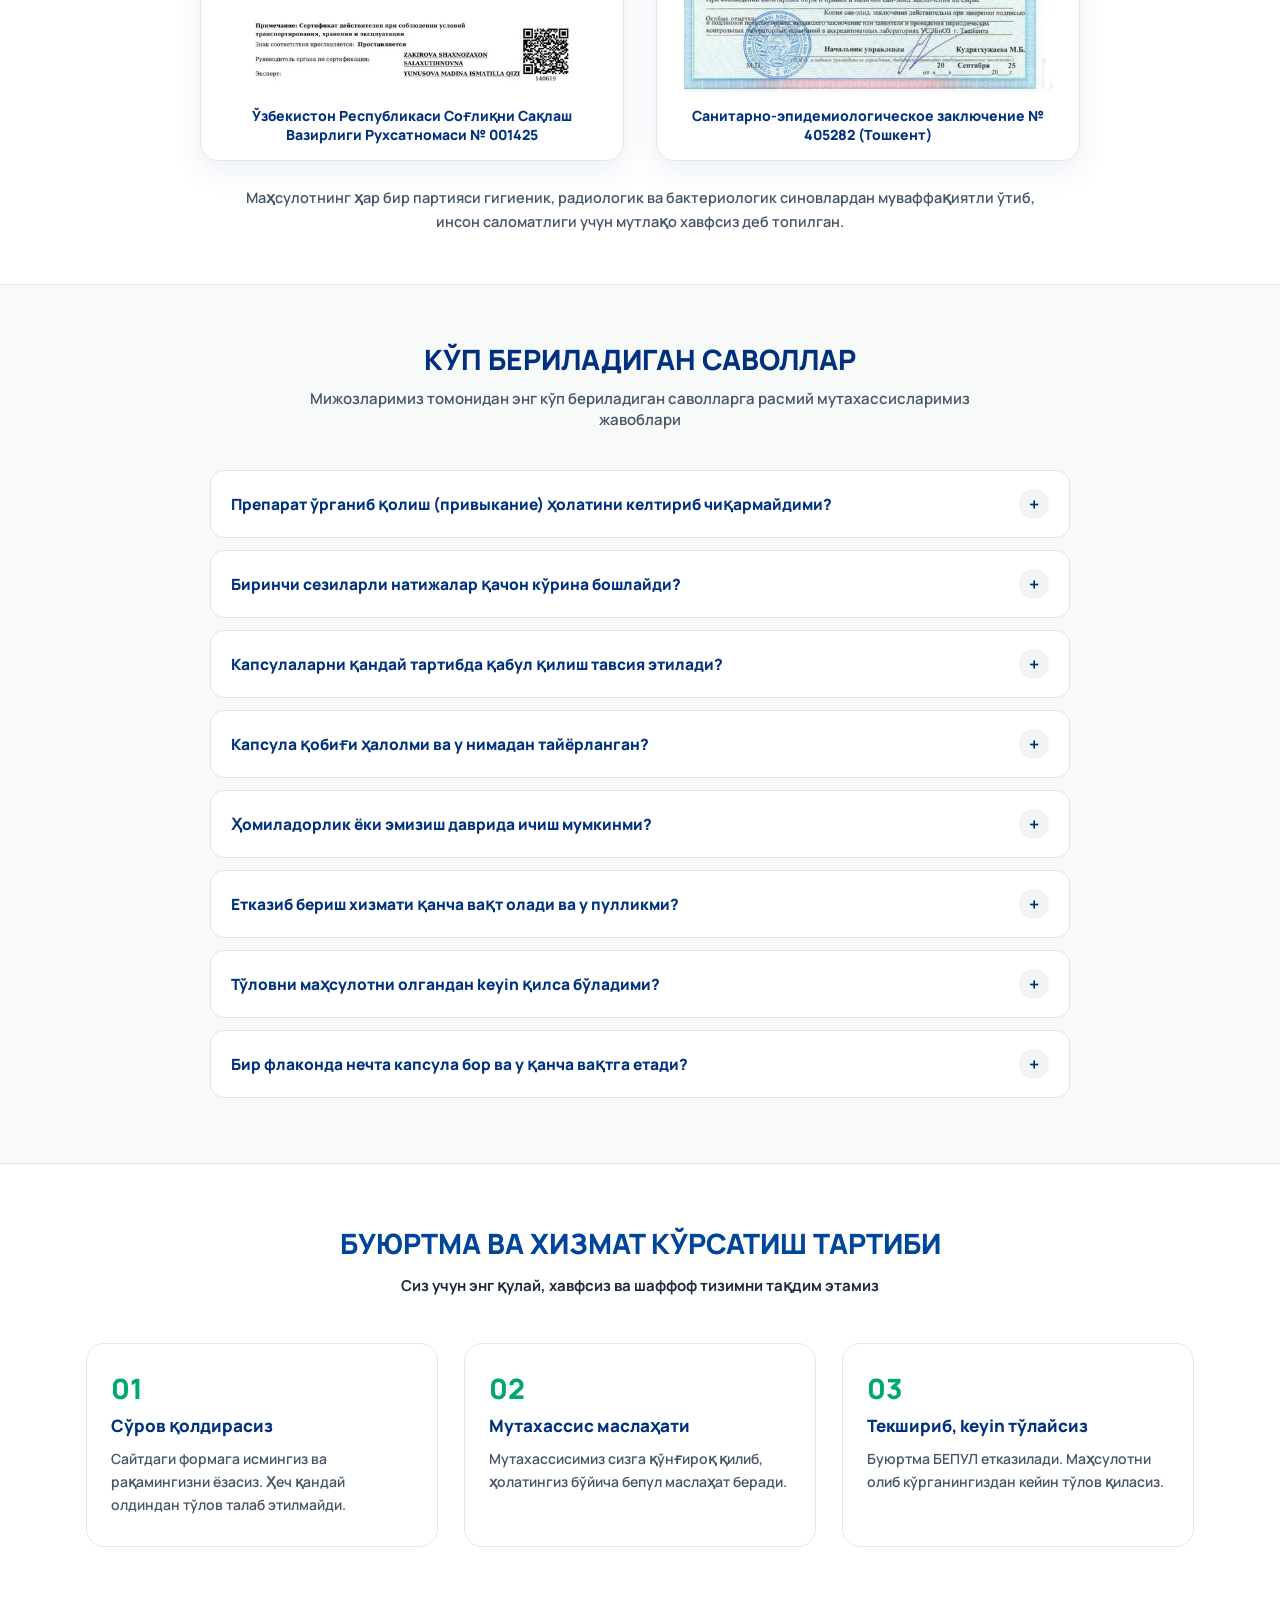
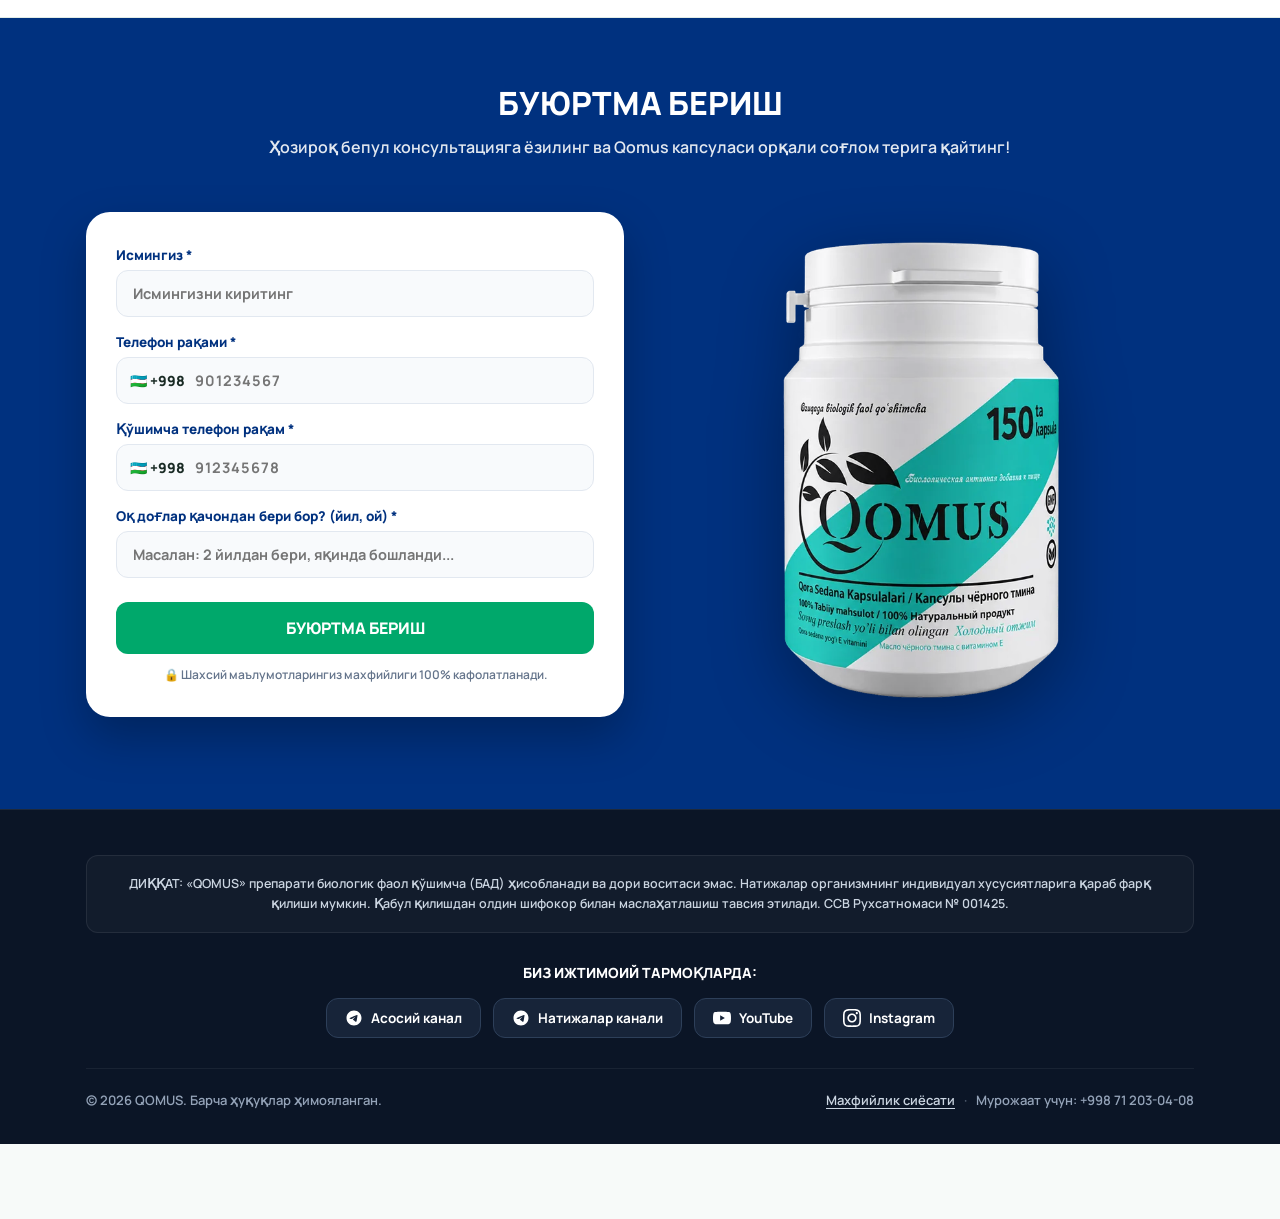
==== commit 4da14821: "SEO: kalit so'zlar, alt matnlar, rasm sitemap va maxfiylik sahifasi Title: "Teri Pigmentatsiyasini T" ====
--- a/index.html
+++ b/index.html
@@ -3,8 +3,8 @@
 <head>
     <meta charset="UTF-8">
     <meta name="viewport" content="width=device-width, initial-scale=1.0">
-    <title>QOMUS — Teri Pigmentatsiyasini Tiklovchi Tabiiy Majmua</title>
-    <meta name="description" content="QOMUS — vitiligo va teridagi oq dog'larga qarshi 100% tabiiy kapsula majmuasi. O'zbekiston SSV ruxsatnomasi № 001425. Butun mamlakat bo'ylab bepul yetkazib berish, mahsulotni ko'rib keyin to'lash.">
+    <title>Vitiligo va oq dog'larga qarshi QOMUS — tabiiy kapsulalar</title>
+    <meta name="description" content="Vitiligo va teridagi oq dog'larga qarshi 100% tabiiy kapsula. SSV ruxsatnomasi № 001425. O'zbekiston bo'ylab bepul yetkazish, ko'rib keyin to'lash.">>
     <meta name="robots" content="index, follow">
     <meta name="theme-color" content="#00317F">
     <meta name="format-detection" content="telephone=yes">
@@ -339,6 +339,9 @@
         .social-links-grid { display: flex; justify-content: center; align-items: center; gap: 12px; flex-wrap: wrap; }
         .social-btn { display: inline-flex; align-items: center; gap: 8px; background: #172439; color: #ffffff; border: 1px solid #2d3f59; padding: 10px 18px; border-radius: 12px; text-decoration: none; font-size: 13.5px; font-weight: 700; }
         .social-btn svg { width: 18px; height: 18px; fill: currentColor; }
+        .footer-privacy { color: #cbd5e1; text-decoration: underline; text-underline-offset: 3px; }
+        .footer-privacy:hover { color: #ffffff; }
+        .footer-sep { margin: 0 9px; opacity: .5; }
         .footer-bottom-flex { display: flex; justify-content: space-between; align-items: center; font-size: 13px; font-weight: 600; border-top: 1px solid rgba(255, 255, 255, 0.06); padding-top: 22px; }
 
         /* THANK YOU MODAL */
@@ -525,7 +528,7 @@
     <section class="hero-section">
         <div class="container hero-grid">
             <div class="hero-visual-card">
-                <img src="images/img-20261017-143020-076.webp" alt="QOMUS Flakon" class="product-img-large" fetchpriority="high" decoding="async" width="1160" height="774">
+                <img src="images/img-20261017-143020-076.webp" alt="QOMUS — 150 ta kapsuladan iborat flakon" class="product-img-large" fetchpriority="high" decoding="async" width="1160" height="774">
             </div>
 
             <div class="hero-content">
@@ -565,14 +568,14 @@
                 </div>
 
                 <div class="ref-image-wrapper">
-                    <img src="images/img-20260924-115226-478.webp" alt="Vitiligo yuzda" class="img-main-vitiligo" loading="lazy" decoding="async" width="700" height="540">
-                    <img src="images/img-20260924-115226-125.webp" alt="Vitiligo qo'lda" class="img-overlap-hand" loading="lazy" decoding="async" width="500" height="360">
+                    <img src="images/img-20260924-115226-478.webp" alt="Yuzdagi vitiligo oq dog'lari" class="img-main-vitiligo" loading="lazy" decoding="async" width="700" height="540">
+                    <img src="images/img-20260924-115226-125.webp" alt="Qo'ldagi vitiligo oq dog'lari" class="img-overlap-hand" loading="lazy" decoding="async" width="500" height="360">
                 </div>
             </div>
 
             <div class="ref-row-2">
                 <div class="ref-img-card-2">
-                    <img src="images/img-20260924-115226-737.webp" alt="Xavotir va umid" class="img-single-card" loading="lazy" decoding="async" width="700" height="467">
+                    <img src="images/img-20260924-115226-737.webp" alt="Vitiligo bilan yashayotgan ayol" class="img-single-card" loading="lazy" decoding="async" width="700" height="467">
                 </div>
 
                 <div class="ref-text-block-2">
@@ -598,7 +601,7 @@
 
             <div class="comp-grid">
                 <div class="comp-visual-box">
-                    <img src="images/img-20260924-115246-503.webp" alt="QOMUS Tarkibi" class="comp-product-img" loading="lazy" decoding="async" width="800" height="800">
+                    <img src="images/img-20260924-115246-503.webp" alt="QOMUS kapsulalari va qora sedana urug'lari" class="comp-product-img" loading="lazy" decoding="async" width="800" height="800">
                 </div>
 
                 <div class="comp-clean-list">
@@ -687,17 +690,17 @@
 
         <div class="marquee-viewport" id="imgViewport">
             <div class="marquee-track" id="imgMarqueeTrack">
-                <div class="result-card-pair"><div class="result-col"><img src="images/img-20260924-115230-717.webp" alt="Avval" class="result-img" loading="lazy" draggable="false" decoding="async" width="600" height="600"><span class="result-badge badge-before">Аввал</span></div><div class="result-col"><img src="images/img-20260924-115231-698.webp" alt="Keyin" class="result-img" loading="lazy" draggable="false" decoding="async" width="600" height="600"><span class="result-badge badge-after">Кейин</span></div></div>
-                <div class="result-card-pair"><div class="result-col"><img src="images/img-20260924-115231-600.webp" alt="Avval" class="result-img" loading="lazy" draggable="false" decoding="async" width="600" height="600"><span class="result-badge badge-before">Аввал</span></div><div class="result-col"><img src="images/img-20260924-115230-855.webp" alt="Keyin" class="result-img" loading="lazy" draggable="false" decoding="async" width="600" height="600"><span class="result-badge badge-after">Кейин</span></div></div>
-                <div class="result-card-pair"><div class="result-col"><img src="images/img-20260924-115231-220.webp" alt="Avval" class="result-img" loading="lazy" draggable="false" decoding="async" width="600" height="600"><span class="result-badge badge-before">Аввал</span></div><div class="result-col"><img src="images/img-20260924-115231-494.webp" alt="Keyin" class="result-img" loading="lazy" draggable="false" decoding="async" width="600" height="600"><span class="result-badge badge-after">Кейин</span></div></div>
-                <div class="result-card-pair"><div class="result-col"><img src="images/img-20260924-115231-501.webp" alt="Avval" class="result-img" loading="lazy" draggable="false" decoding="async" width="600" height="600"><span class="result-badge badge-before">Аввал</span></div><div class="result-col"><img src="images/img-20260924-115236-527.webp" alt="Keyin" class="result-img" loading="lazy" draggable="false" decoding="async" width="600" height="600"><span class="result-badge badge-after">Кейин</span></div></div>
-                <div class="result-card-pair"><div class="result-col"><img src="images/img-20260924-115243-634.webp" alt="Avval" class="result-img" loading="lazy" draggable="false" decoding="async" width="600" height="600"><span class="result-badge badge-before">Аввал</span></div><div class="result-col"><img src="images/img-20260924-115231-684.webp" alt="Keyin" class="result-img" loading="lazy" draggable="false" decoding="async" width="600" height="600"><span class="result-badge badge-after">Кейин</span></div></div>
-                <div class="result-card-pair"><div class="result-col"><img src="images/img-20260924-115236-023.webp" alt="Avval" class="result-img" loading="lazy" draggable="false" decoding="async" width="600" height="600"><span class="result-badge badge-before">Аввал</span></div><div class="result-col"><img src="images/img-20260924-115236-139.webp" alt="Keyin" class="result-img" loading="lazy" draggable="false" decoding="async" width="600" height="600"><span class="result-badge badge-after">Кейин</span></div></div>
-                <div class="result-card-pair"><div class="result-col"><img src="images/img-20260924-115236-145.webp" alt="Avval" class="result-img" loading="lazy" draggable="false" decoding="async" width="600" height="600"><span class="result-badge badge-before">Аввал</span></div><div class="result-col"><img src="images/img-20260924-115236-389.webp" alt="Keyin" class="result-img" loading="lazy" draggable="false" decoding="async" width="600" height="600"><span class="result-badge badge-after">Кейин</span></div></div>
-                <div class="result-card-pair"><div class="result-col"><img src="images/img-20260924-115236-429.webp" alt="Avval" class="result-img" loading="lazy" draggable="false" decoding="async" width="600" height="600"><span class="result-badge badge-before">Аввал</span></div><div class="result-col"><img src="images/img-20260924-115236-282.webp" alt="Keyin" class="result-img" loading="lazy" draggable="false" decoding="async" width="600" height="600"><span class="result-badge badge-after">Кейин</span></div></div>
-                <div class="result-card-pair"><div class="result-col"><img src="images/img-20260924-115236-542.webp" alt="Avval" class="result-img" loading="lazy" draggable="false" decoding="async" width="600" height="600"><span class="result-badge badge-before">Аввал</span></div><div class="result-col"><img src="images/img-20260924-115236-914.webp" alt="Keyin" class="result-img" loading="lazy" draggable="false" decoding="async" width="600" height="600"><span class="result-badge badge-after">Кейин</span></div></div>
-                <div class="result-card-pair"><div class="result-col"><img src="images/img-20260924-115236-859.webp" alt="Avval" class="result-img" loading="lazy" draggable="false" decoding="async" width="600" height="600"><span class="result-badge badge-before">Аввал</span></div><div class="result-col"><img src="images/img-20260924-115243-846.webp" alt="Keyin" class="result-img" loading="lazy" draggable="false" decoding="async" width="600" height="600"><span class="result-badge badge-after">Кейин</span></div></div>
-                <div class="result-card-pair"><div class="result-col"><img src="images/img-20260924-115243-265.webp" alt="Avval" class="result-img" loading="lazy" draggable="false" decoding="async" width="600" height="600"><span class="result-badge badge-before">Аввал</span></div><div class="result-col"><img src="images/img-20260924-115243-398.webp" alt="Keyin" class="result-img" loading="lazy" draggable="false" decoding="async" width="600" height="600"><span class="result-badge badge-after">Кейин</span></div></div>
+                <div class="result-card-pair"><div class="result-col"><img src="images/img-20260924-115230-717.webp" alt="Ko'z va qovoq atrofidagi oq dog'lar — QOMUS qabulidan avval" class="result-img" loading="lazy" draggable="false" decoding="async" width="600" height="600"><span class="result-badge badge-before">Аввал</span></div><div class="result-col"><img src="images/img-20260924-115231-698.webp" alt="Ko'z atrofidagi teri — QOMUS qabulidan keyin" class="result-img" loading="lazy" draggable="false" decoding="async" width="600" height="600"><span class="result-badge badge-after">Кейин</span></div></div>
+                <div class="result-card-pair"><div class="result-col"><img src="images/img-20260924-115231-600.webp" alt="Bo'yin va ensadagi vitiligo dog'lari — QOMUS qabulidan avval" class="result-img" loading="lazy" draggable="false" decoding="async" width="600" height="600"><span class="result-badge badge-before">Аввал</span></div><div class="result-col"><img src="images/img-20260924-115230-855.webp" alt="Bo'yin terisi — QOMUS qabulidan keyin" class="result-img" loading="lazy" draggable="false" decoding="async" width="600" height="600"><span class="result-badge badge-after">Кейин</span></div></div>
+                <div class="result-card-pair"><div class="result-col"><img src="images/img-20260924-115231-220.webp" alt="Quloq oldi va yonoqdagi oq dog'lar — QOMUS qabulidan avval" class="result-img" loading="lazy" draggable="false" decoding="async" width="600" height="600"><span class="result-badge badge-before">Аввал</span></div><div class="result-col"><img src="images/img-20260924-115231-494.webp" alt="Yonoq terisi — QOMUS qabulidan keyin" class="result-img" loading="lazy" draggable="false" decoding="async" width="600" height="600"><span class="result-badge badge-after">Кейин</span></div></div>
+                <div class="result-card-pair"><div class="result-col"><img src="images/img-20260924-115231-501.webp" alt="Oyoq va boldirdagi vitiligo dog'lari — QOMUS qabulidan avval" class="result-img" loading="lazy" draggable="false" decoding="async" width="600" height="600"><span class="result-badge badge-before">Аввал</span></div><div class="result-col"><img src="images/img-20260924-115236-527.webp" alt="Oyoq terisi — QOMUS qabulidan keyin" class="result-img" loading="lazy" draggable="false" decoding="async" width="600" height="600"><span class="result-badge badge-after">Кейин</span></div></div>
+                <div class="result-card-pair"><div class="result-col"><img src="images/img-20260924-115243-634.webp" alt="Yuz va bo'yindagi keng oq dog'lar — QOMUS qabulidan avval" class="result-img" loading="lazy" draggable="false" decoding="async" width="600" height="600"><span class="result-badge badge-before">Аввал</span></div><div class="result-col"><img src="images/img-20260924-115231-684.webp" alt="Yuz va bo'yin terisi — QOMUS qabulidan keyin" class="result-img" loading="lazy" draggable="false" decoding="async" width="600" height="600"><span class="result-badge badge-after">Кейин</span></div></div>
+                <div class="result-card-pair"><div class="result-col"><img src="images/img-20260924-115236-023.webp" alt="Yonoq va bo'yindagi vitiligo — QOMUS qabulidan avval" class="result-img" loading="lazy" draggable="false" decoding="async" width="600" height="600"><span class="result-badge badge-before">Аввал</span></div><div class="result-col"><img src="images/img-20260924-115236-139.webp" alt="Yonoq va bo'yin terisi — QOMUS qabulidan keyin" class="result-img" loading="lazy" draggable="false" decoding="async" width="600" height="600"><span class="result-badge badge-after">Кейин</span></div></div>
+                <div class="result-card-pair"><div class="result-col"><img src="images/img-20260924-115236-145.webp" alt="Qo'l va tirsakdagi oq dog'lar — QOMUS qabulidan avval" class="result-img" loading="lazy" draggable="false" decoding="async" width="600" height="600"><span class="result-badge badge-before">Аввал</span></div><div class="result-col"><img src="images/img-20260924-115236-389.webp" alt="Qo'l terisi — QOMUS qabulidan keyin" class="result-img" loading="lazy" draggable="false" decoding="async" width="600" height="600"><span class="result-badge badge-after">Кейин</span></div></div>
+                <div class="result-card-pair"><div class="result-col"><img src="images/img-20260924-115236-429.webp" alt="Yuzning yon qismidagi vitiligo dog'lari — QOMUS qabulidan avval" class="result-img" loading="lazy" draggable="false" decoding="async" width="600" height="600"><span class="result-badge badge-before">Аввал</span></div><div class="result-col"><img src="images/img-20260924-115236-282.webp" alt="Yuz terisi — QOMUS qabulidan keyin" class="result-img" loading="lazy" draggable="false" decoding="async" width="600" height="600"><span class="result-badge badge-after">Кейин</span></div></div>
+                <div class="result-card-pair"><div class="result-col"><img src="images/img-20260924-115236-542.webp" alt="Og'iz va burun atrofidagi oq dog'lar — QOMUS qabulidan avval" class="result-img" loading="lazy" draggable="false" decoding="async" width="600" height="600"><span class="result-badge badge-before">Аввал</span></div><div class="result-col"><img src="images/img-20260924-115236-914.webp" alt="Yuz terisi — QOMUS qabulidan keyin" class="result-img" loading="lazy" draggable="false" decoding="async" width="600" height="600"><span class="result-badge badge-after">Кейин</span></div></div>
+                <div class="result-card-pair"><div class="result-col"><img src="images/img-20260924-115236-859.webp" alt="Ko'z atrofidagi oq dog'lar — QOMUS qabulidan avval" class="result-img" loading="lazy" draggable="false" decoding="async" width="600" height="600"><span class="result-badge badge-before">Аввал</span></div><div class="result-col"><img src="images/img-20260924-115243-846.webp" alt="Yuz terisi — QOMUS qabulidan keyin" class="result-img" loading="lazy" draggable="false" decoding="async" width="600" height="600"><span class="result-badge badge-after">Кейин</span></div></div>
+                <div class="result-card-pair"><div class="result-col"><img src="images/img-20260924-115243-265.webp" alt="Peshona va soch chegarasidagi vitiligo — QOMUS qabulidan avval" class="result-img" loading="lazy" draggable="false" decoding="async" width="600" height="600"><span class="result-badge badge-before">Аввал</span></div><div class="result-col"><img src="images/img-20260924-115243-398.webp" alt="Peshona terisi — QOMUS qabulidan keyin" class="result-img" loading="lazy" draggable="false" decoding="async" width="600" height="600"><span class="result-badge badge-after">Кейин</span></div></div>
             </div>
         </div>
     </section>
@@ -944,7 +947,7 @@
                 </div>
 
                 <div class="lead-visual-col">
-                    <img src="images/img-20260924-115226-651.webp" alt="QOMUS 150 Kapsula" class="lead-product-img" loading="lazy" decoding="async" width="800" height="800">
+                    <img src="images/img-20260924-115226-651.webp" alt="QOMUS 150 ta kapsula — qora sedana yog'i majmuasi" class="lead-product-img" loading="lazy" decoding="async" width="800" height="800">
                 </div>
             </div>
 
@@ -984,7 +987,7 @@
 
             <div class="footer-bottom-flex">
                 <div class="footer-copy" id="footer-copy">© 2026 QOMUS. Барча ҳуқуқлар ҳимояланган.</div>
-                <div class="footer-links"><span id="footer-contact-txt">Мурожаат учун: +998 71 203-04-08</span></div>
+                <div class="footer-links"><a href="/maxfiylik.html" id="footer-privacy-link" class="footer-privacy">Махфийлик сиёсати</a><span class="footer-sep">·</span><span id="footer-contact-txt">Мурожаат учун: +998 71 203-04-08</span></div>
             </div>
         </div>
     </footer>
@@ -1128,6 +1131,7 @@
                 errPhone2: "Iltimos, qo'shimcha telefon raqamini ham to'liq 9 ta raqam shaklida kiriting! (Masalan: 912345678)",
                 errHistory: "Iltimos, oq dog'lar qachondan beri borligini yozing!",
                 sending: "Yuborilmoqda...",
+                privacyLink: "Maxfiylik siyosati",
                 modalTitle: "Rahmat, buyurtmangiz qabul qilindi!",
                 modalDesc: "Mutaxassisimiz tez orada siz bilan bog'lanib, bepul maslahat beradi va yetkazib berish manzilini aniqlashtiradi.",
                 modalCallLabel: "Biz sizga ushbu rasmiy raqamdan aloqaga chiqamiz:",
@@ -1239,6 +1243,7 @@
                 errPhone2: "Илтимос, қўшимча телефон рақамини ҳам тўлиқ 9 та рақам шаклида киритинг! (Масалан: 912345678)",
                 errHistory: "Илтимос, оқ доғлар қачондан бери борлигини ёзинг!",
                 sending: "Юборилмоқда...",
+                privacyLink: "Махфийлик сиёсати",
                 modalTitle: "Раҳмат, буюртмангиз қабул қилинди!",
                 modalDesc: "Мутахассисимиз тез орада сиз билан боғланиб, бепул маслаҳат беради ва етказиб бериш манзилини аниқлаштиради.",
                 modalCallLabel: "Биз сизга ушбу расмий рақамдан алоқага чиқамиз:",
@@ -1350,6 +1355,7 @@
                 errPhone2: "Пожалуйста, введите дополнительный номер телефона полностью — 9 цифр! (Например: 912345678)",
                 errHistory: "Пожалуйста, укажите, как давно появились белые пятна!",
                 sending: "Отправляется...",
+                privacyLink: "Политика конфиденциальности",
                 modalTitle: "Спасибо, ваша заявка принята!",
                 modalDesc: "Наш специалист свяжется с вами в ближайшее время, проведет бесплатную консультацию и уточнит детали доставки.",
                 modalCallLabel: "Мы свяжемся с вами с этого официального номера:",
@@ -1461,6 +1467,7 @@
                 errPhone2: "Please enter the additional phone number in full — 9 digits! (e.g. 912345678)",
                 errHistory: "Please tell us how long you have had the white spots!",
                 sending: "Sending...",
+                privacyLink: "Privacy policy",
                 modalTitle: "Thank you, your order has been received!",
                 modalDesc: "Our specialist will contact you shortly to provide free consultation and clarify delivery details.",
                 modalCallLabel: "We will contact you from this official number:",
@@ -1612,6 +1619,7 @@
             updateTextSafe('soc-results-tg', t.socResultsTg);
             updateTextSafe('footer-copy', t.footerCopy);
             updateTextSafe('footer-contact-txt', t.footerContactTxt);
+            updateTextSafe('footer-privacy-link', t.privacyLink);
             updateTextSafe('footer-disclaimer', t.footerDisc);
 
             updateTextSafe('modal-title', t.modalTitle);
